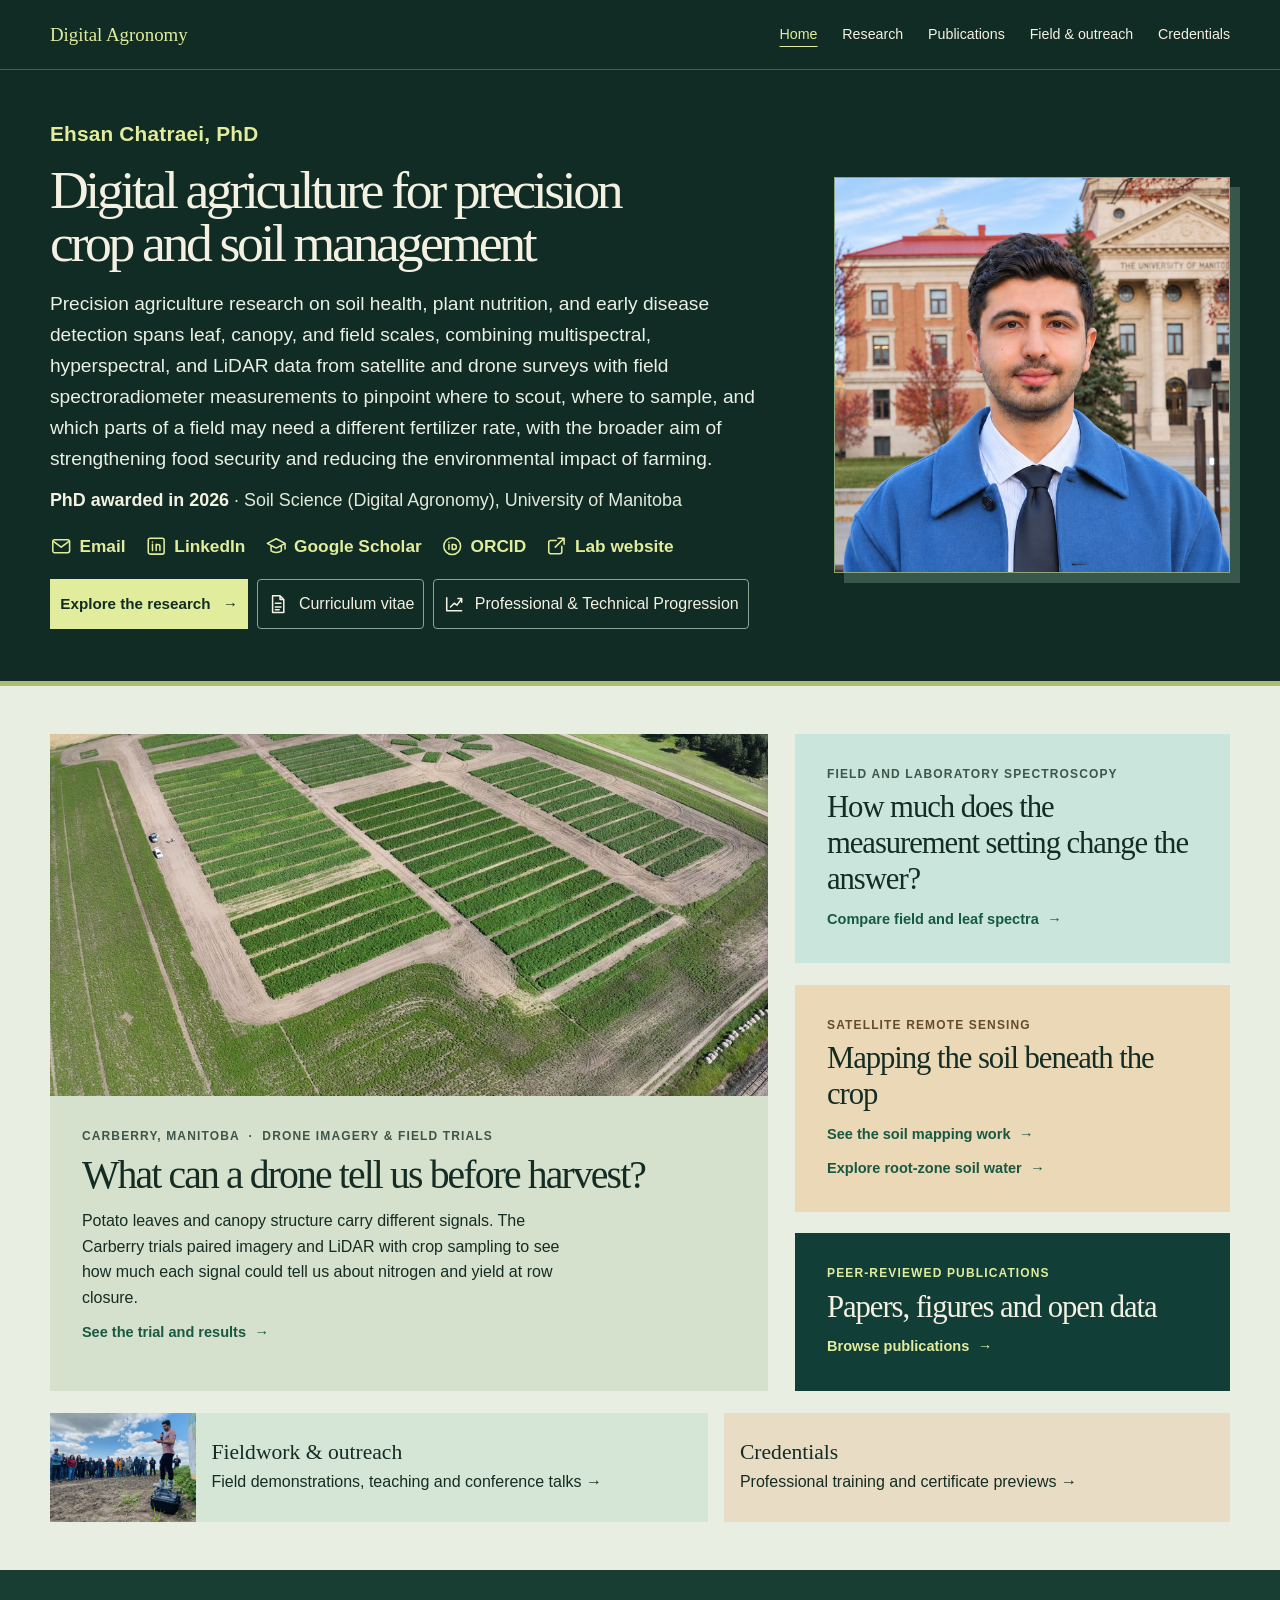
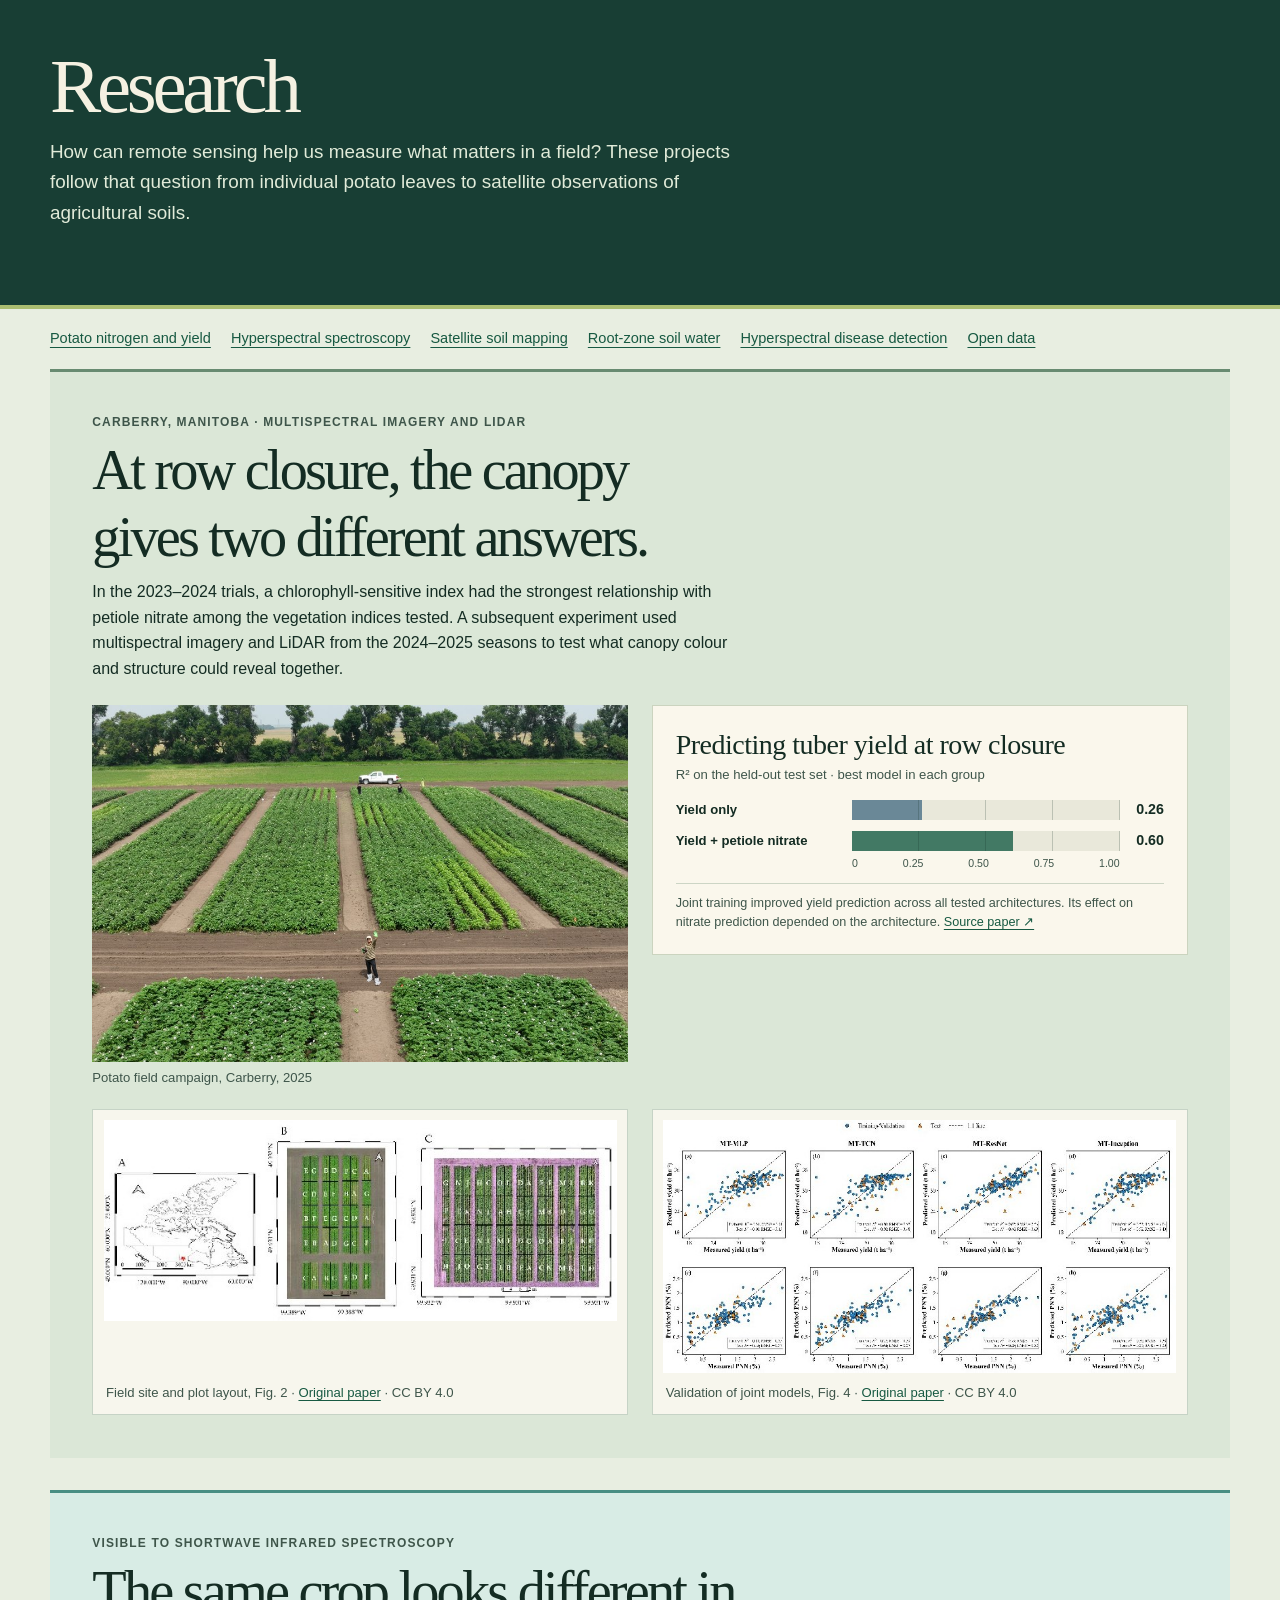
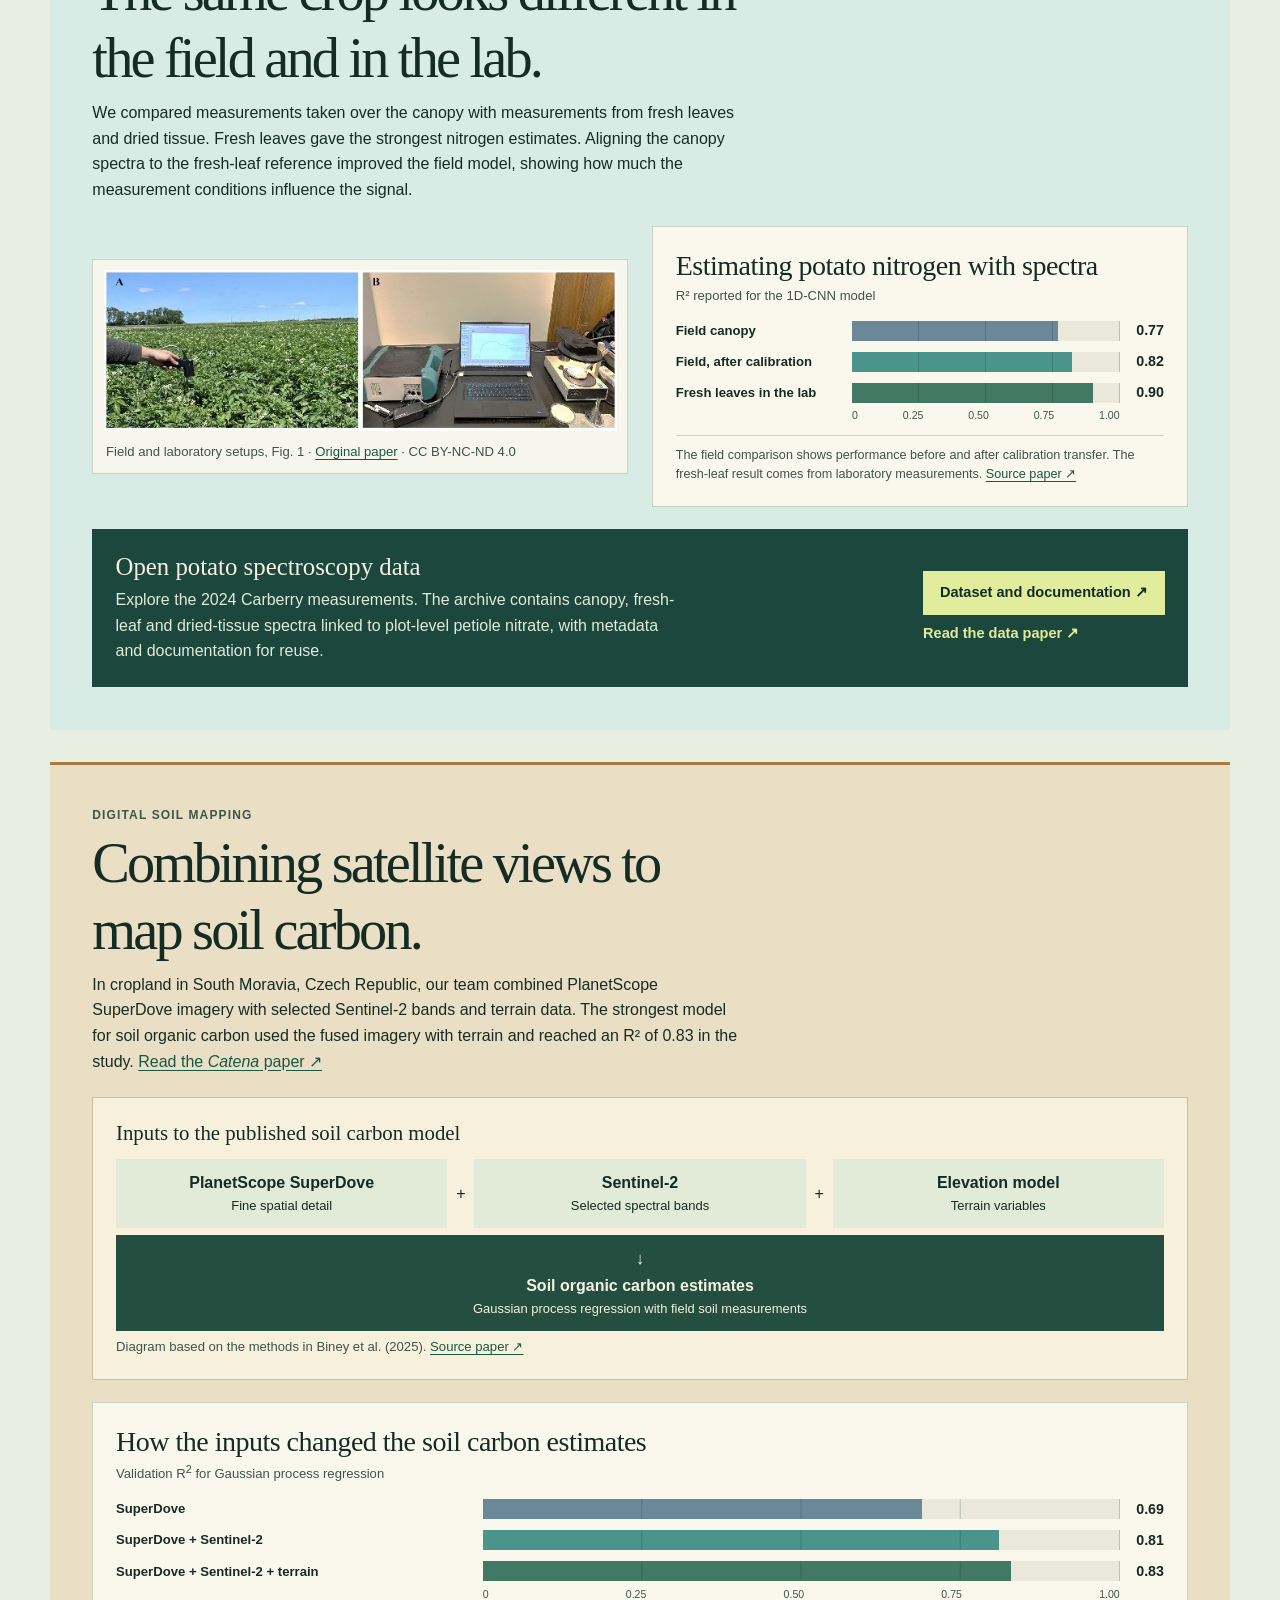
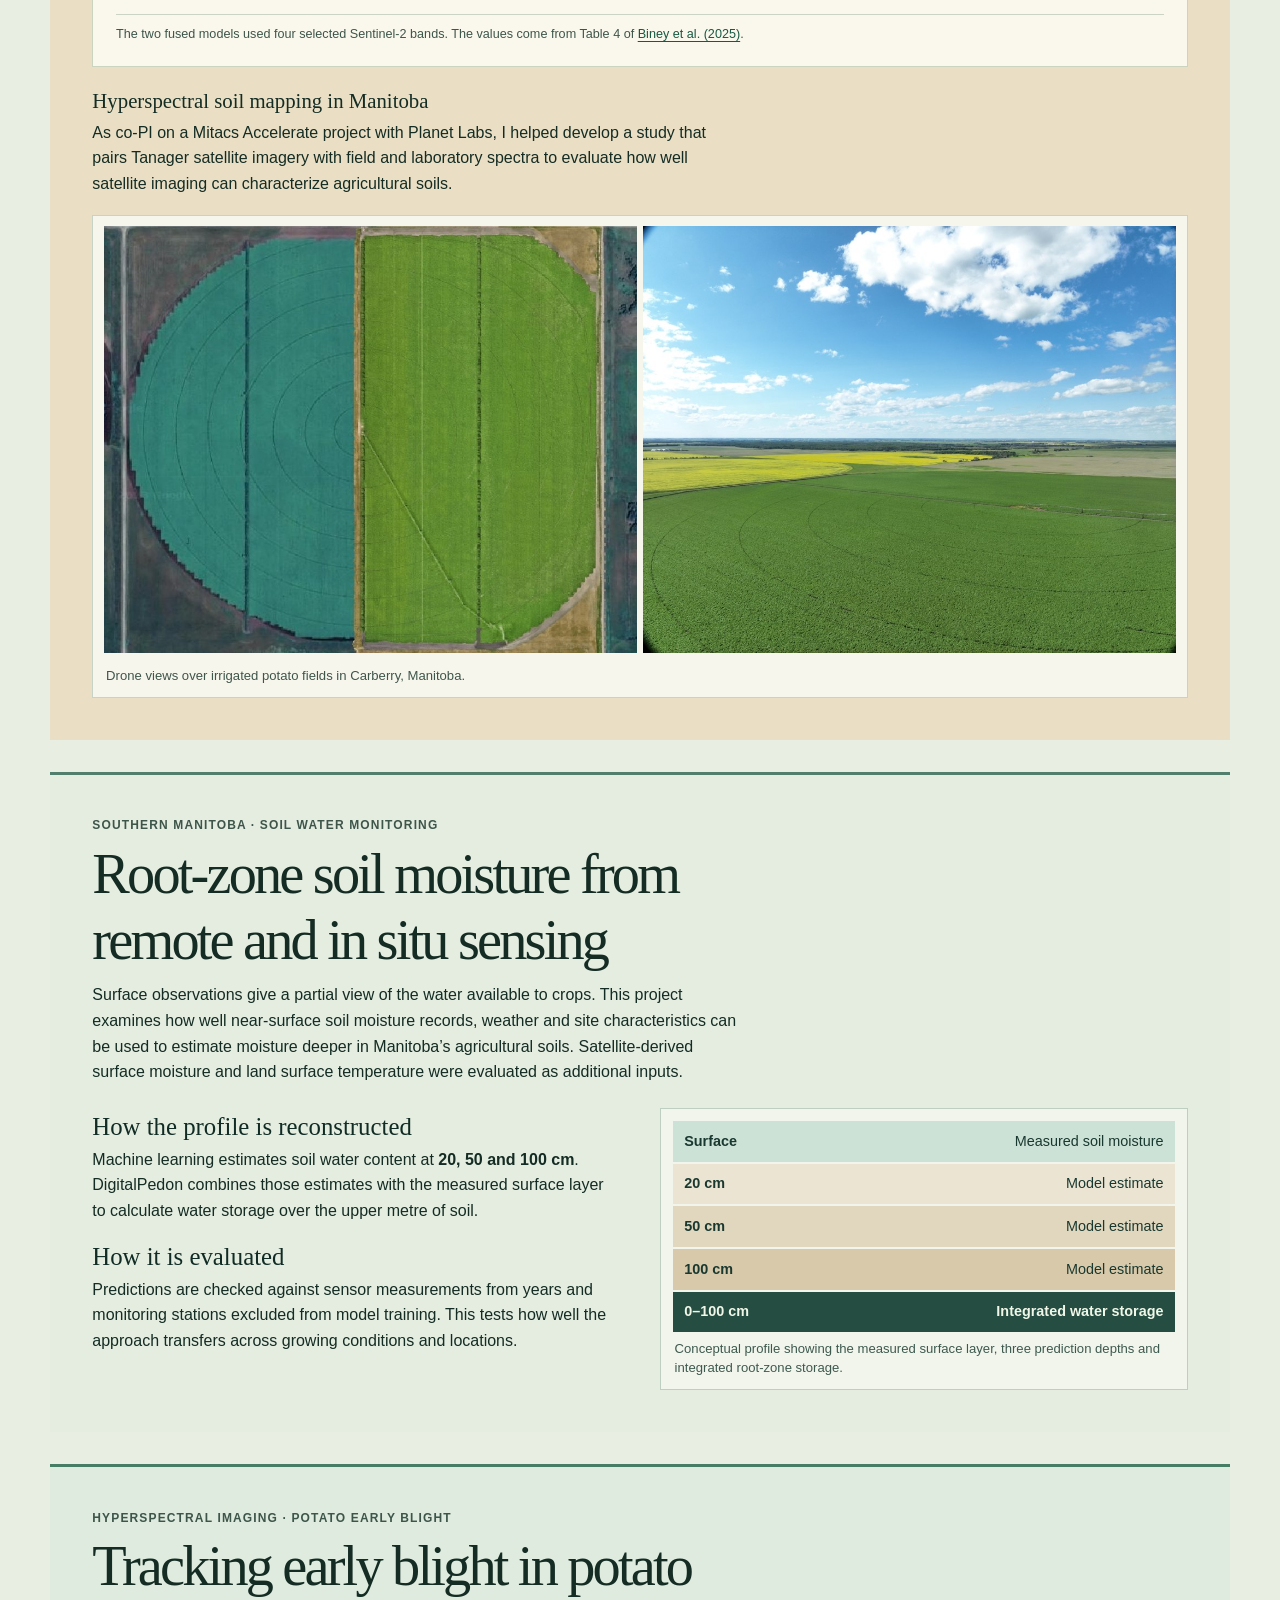
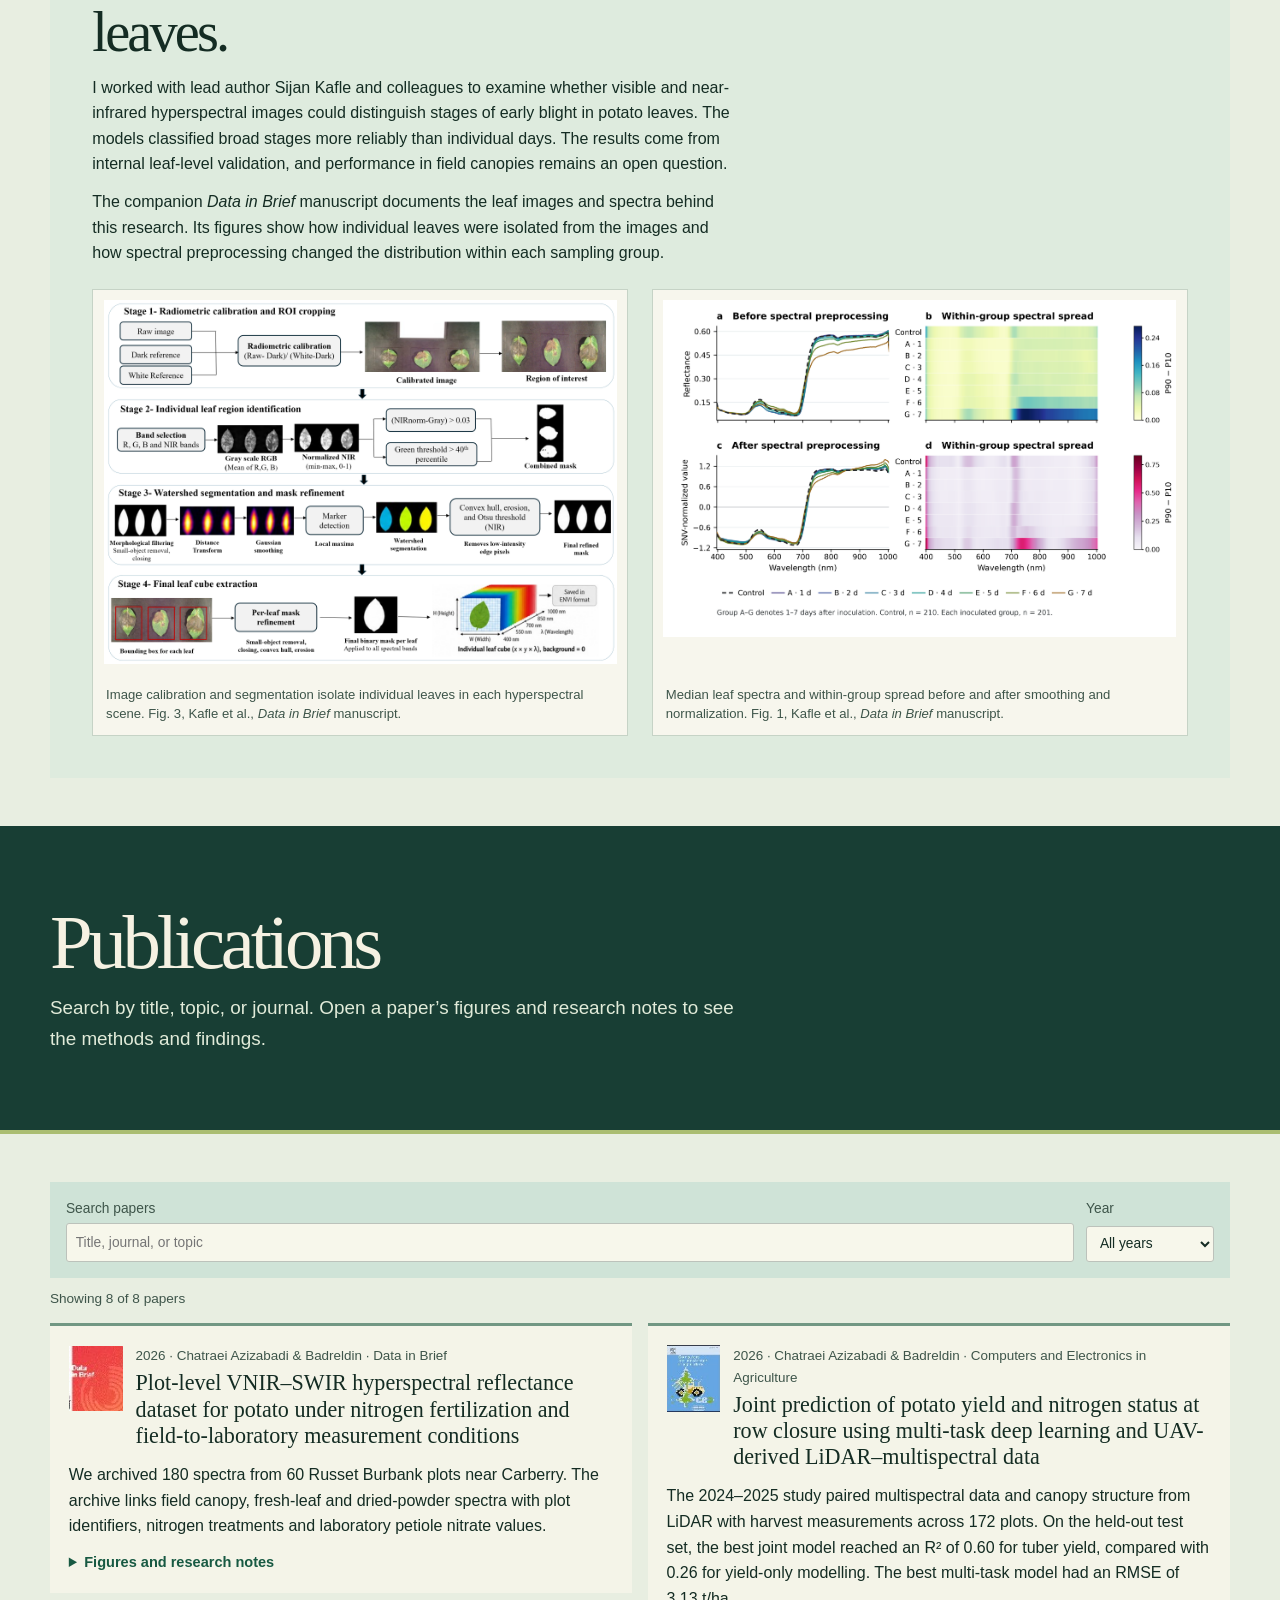
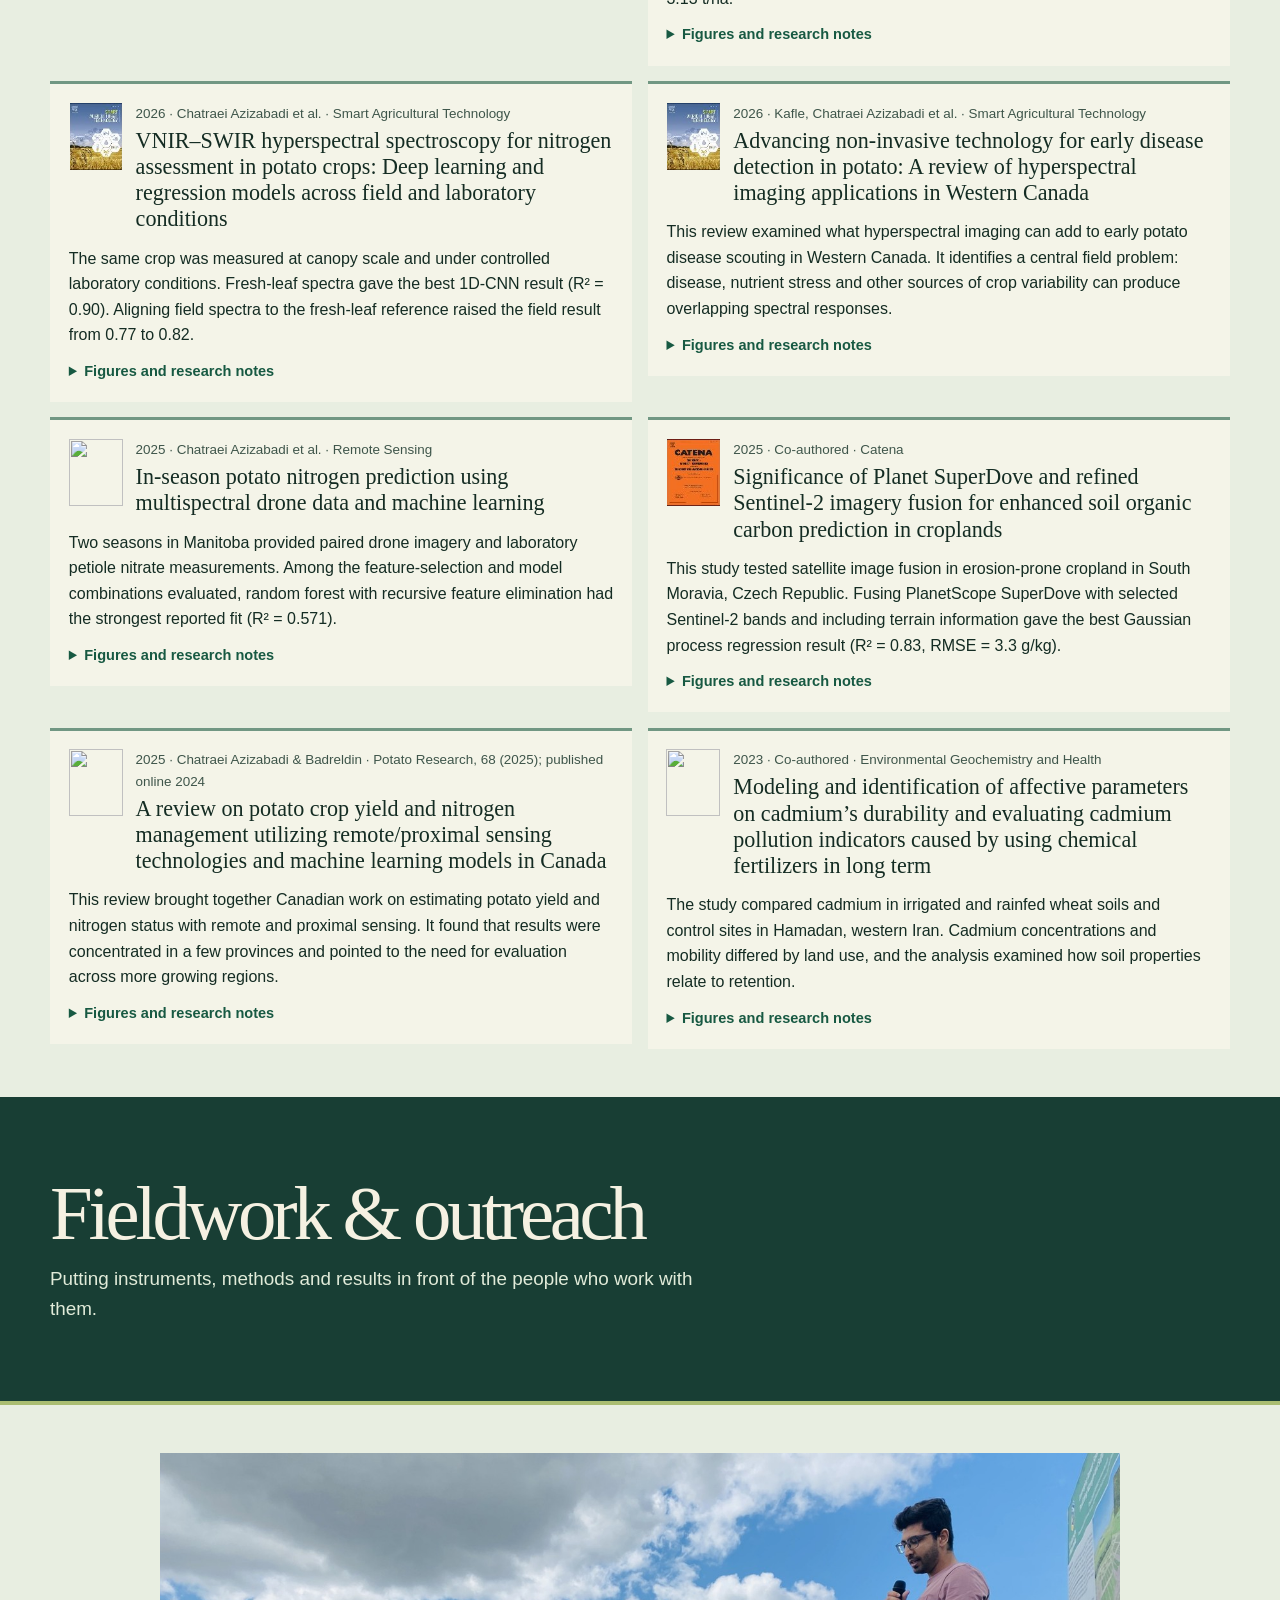
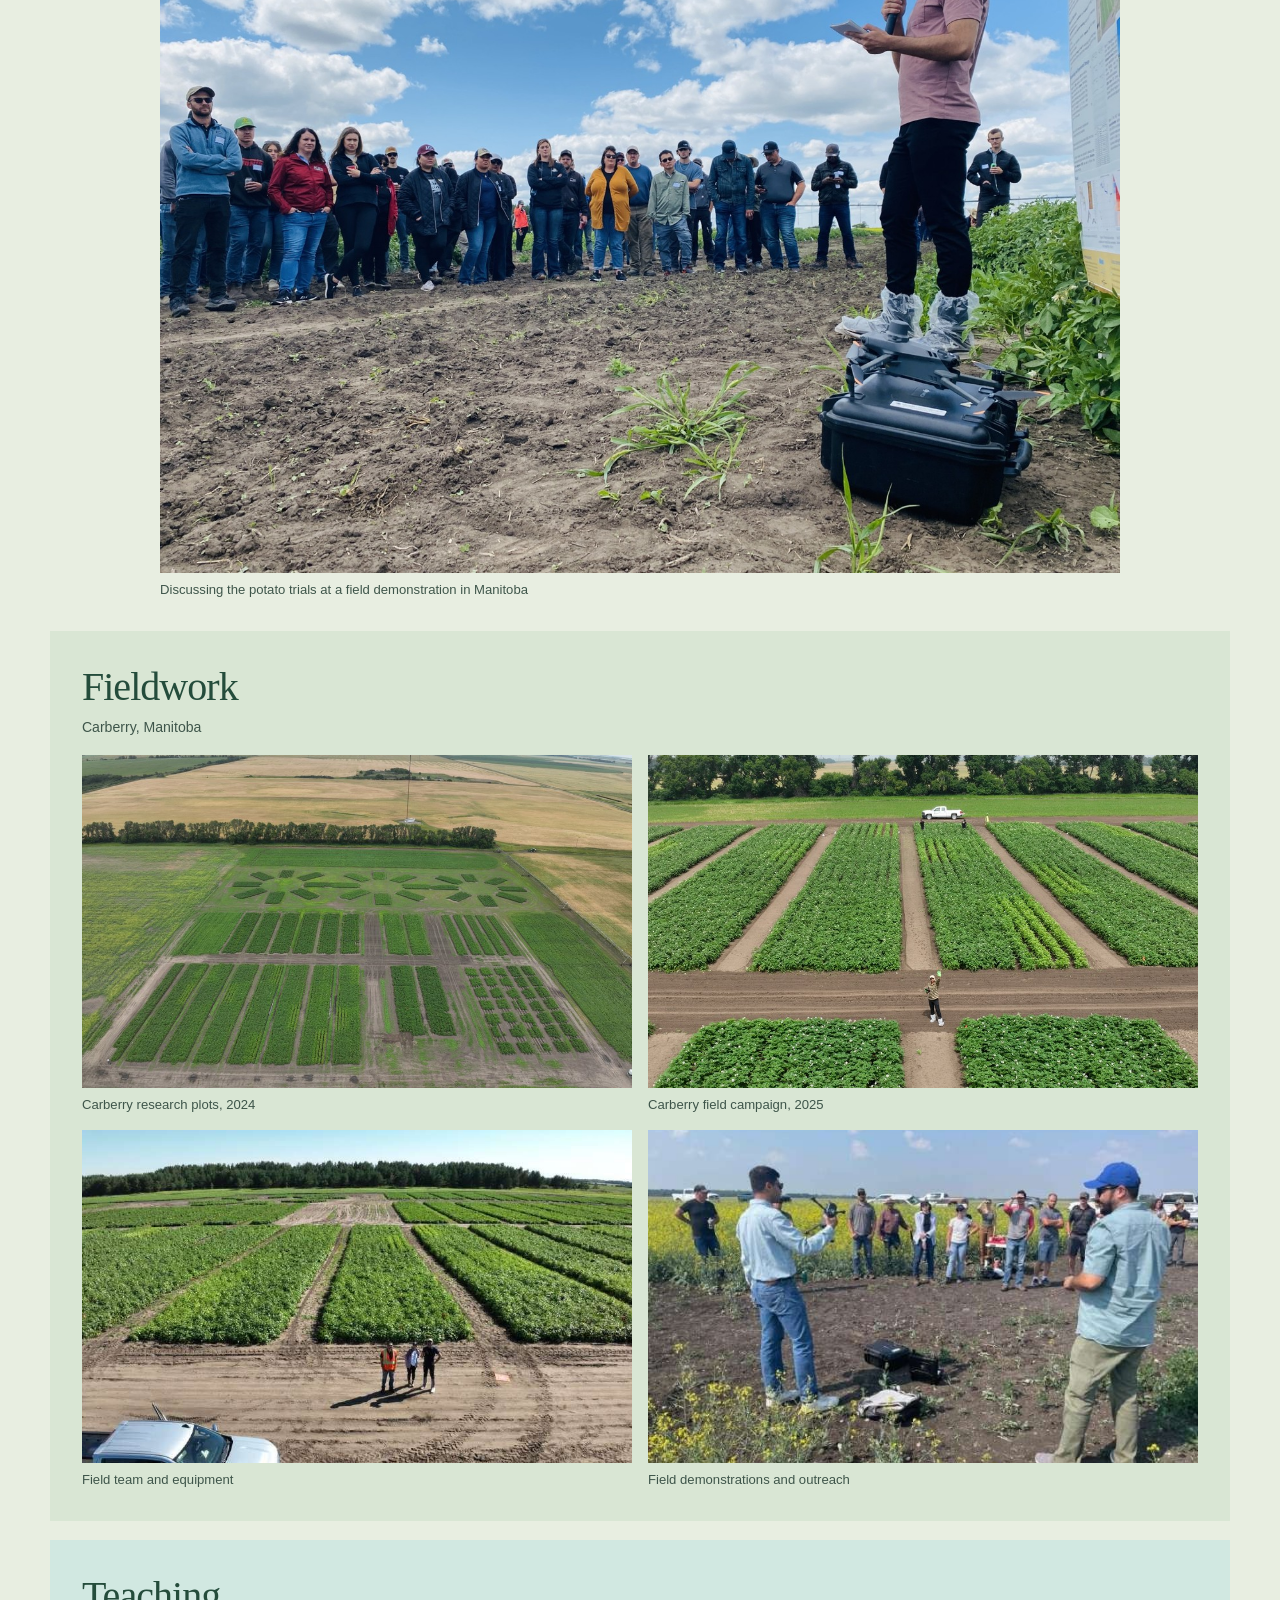
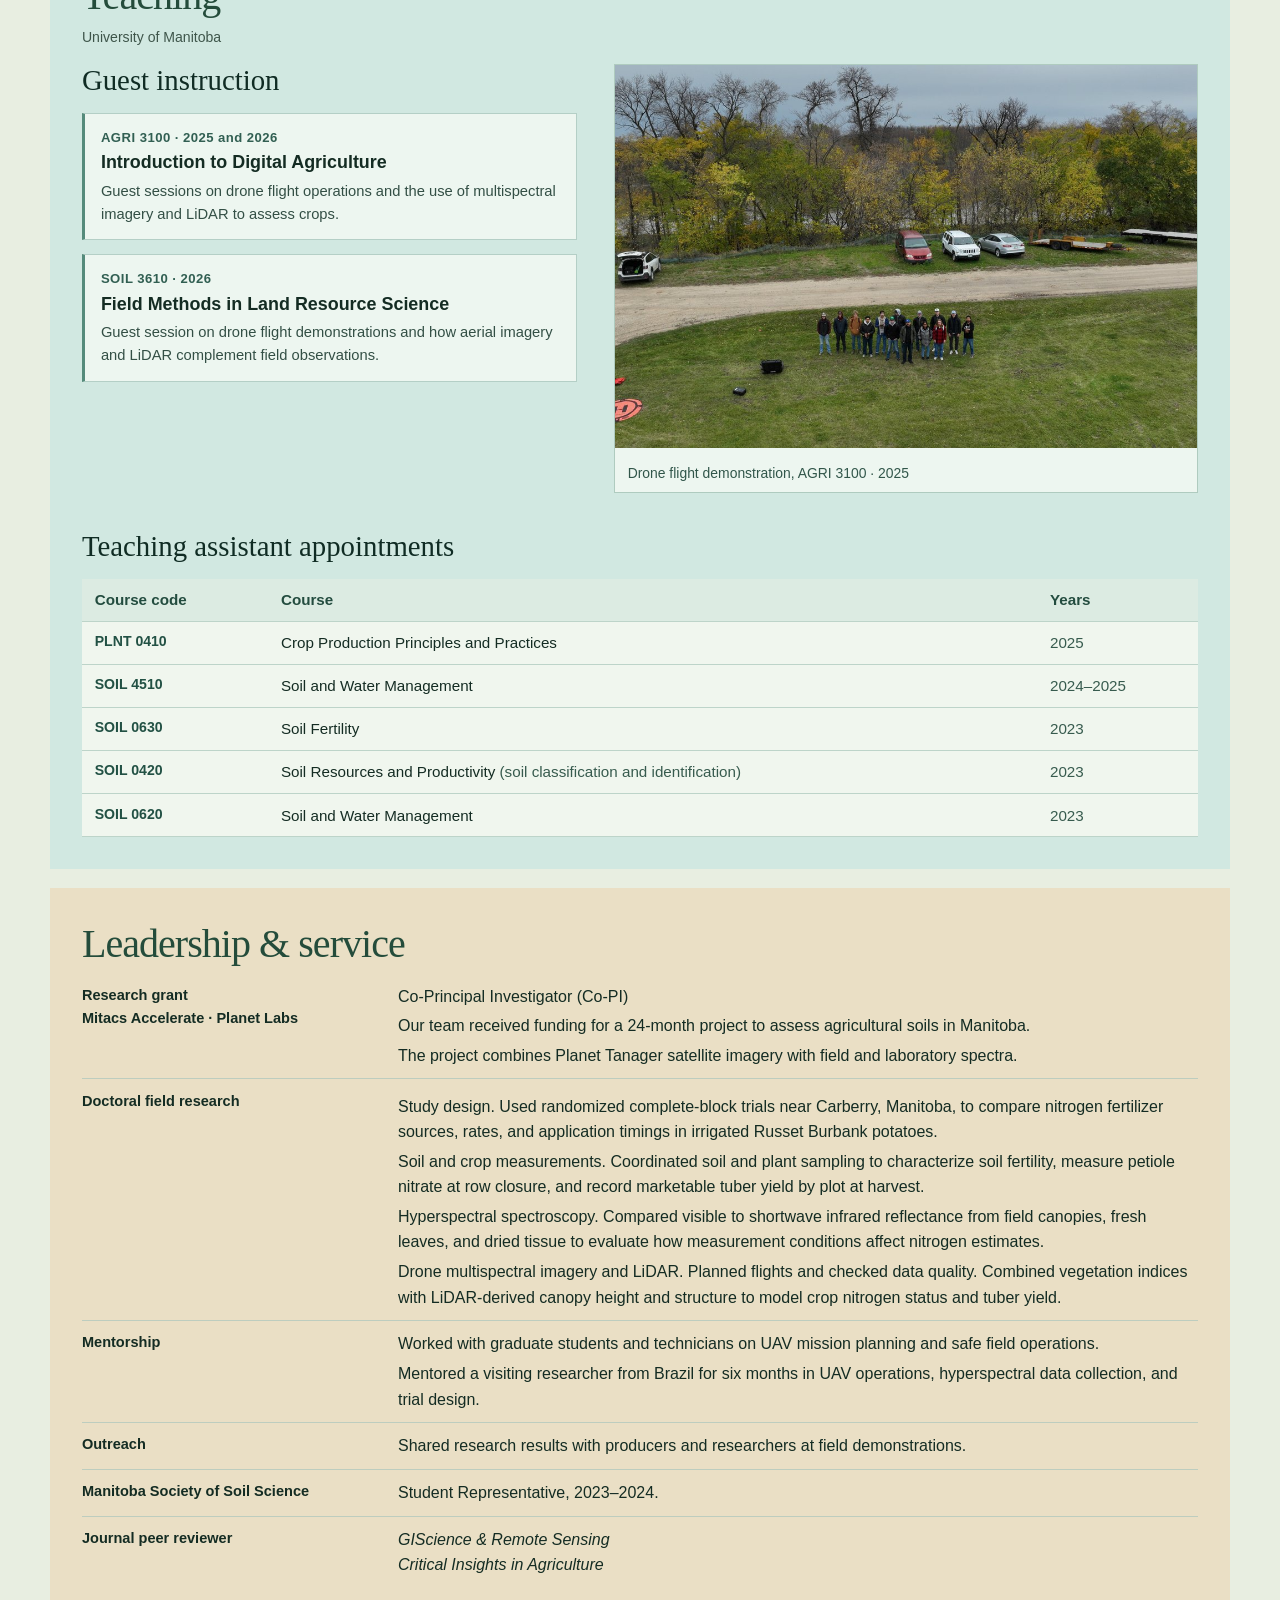
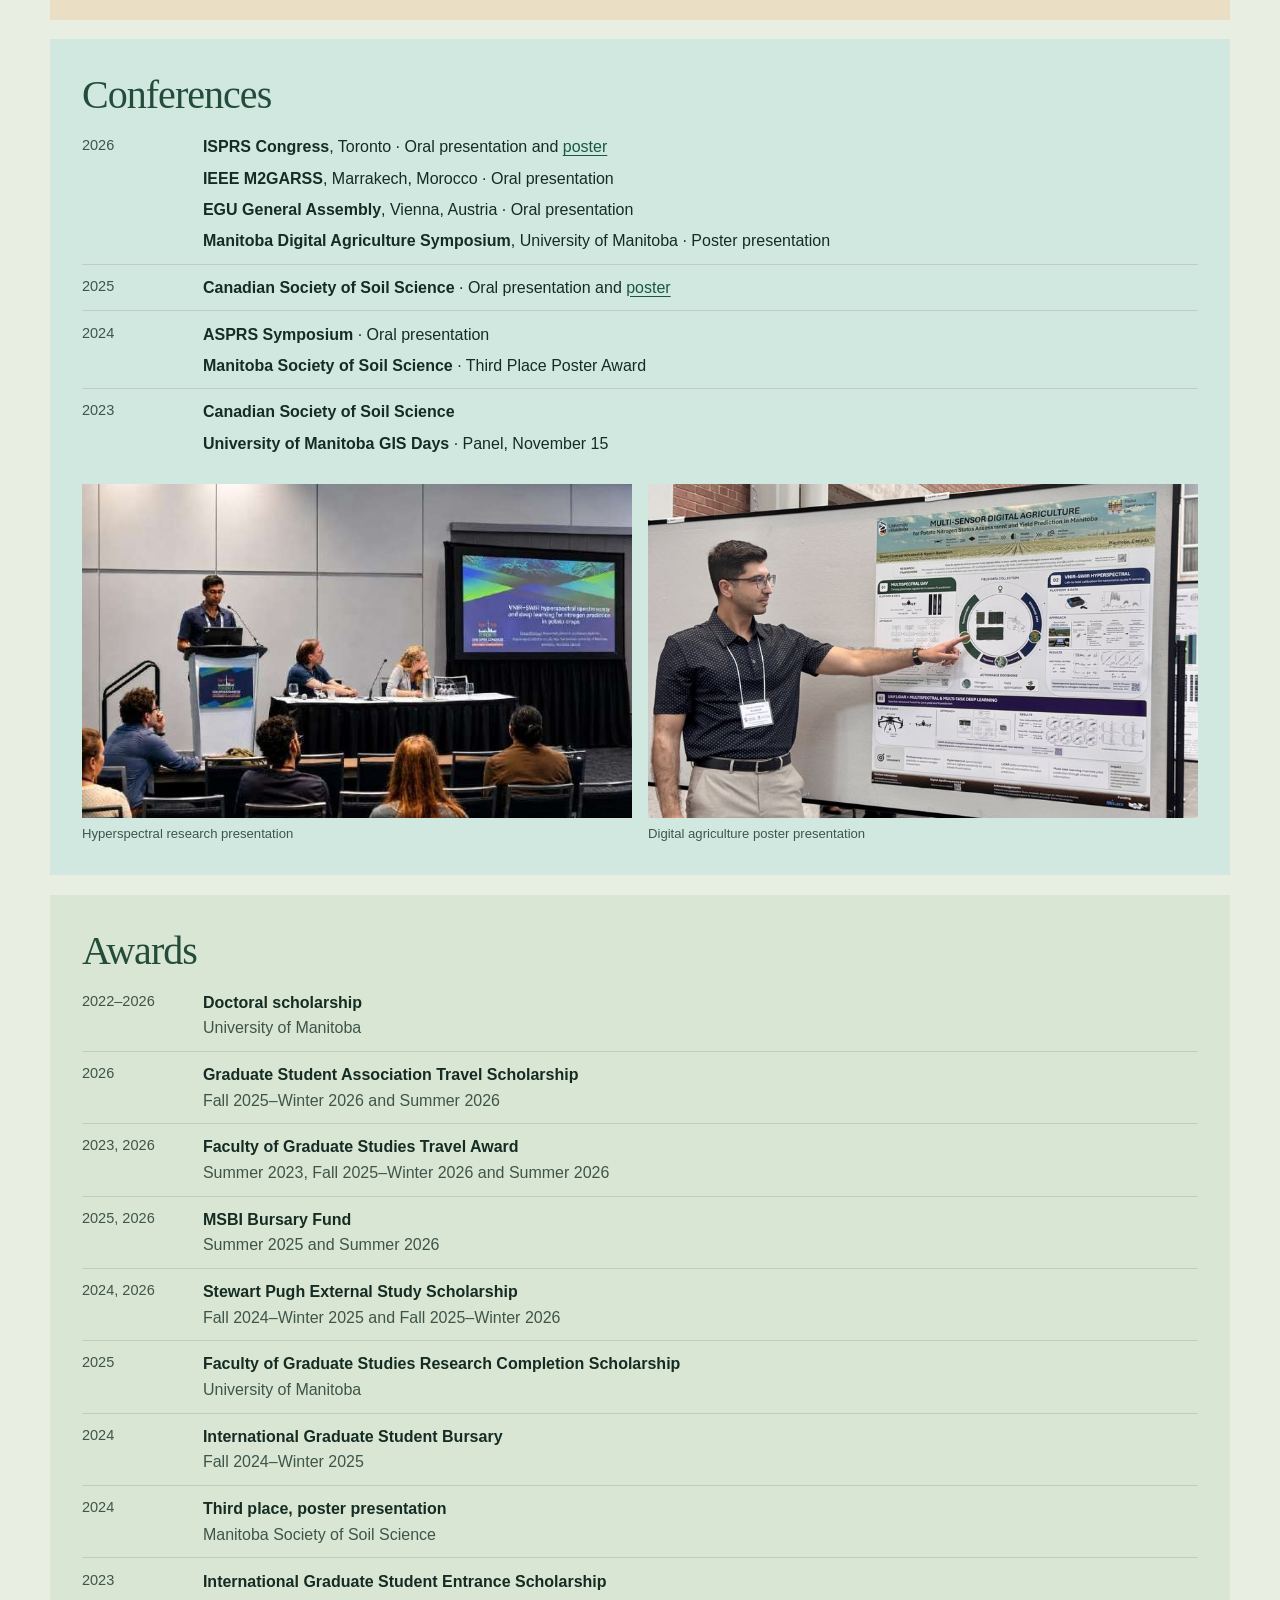
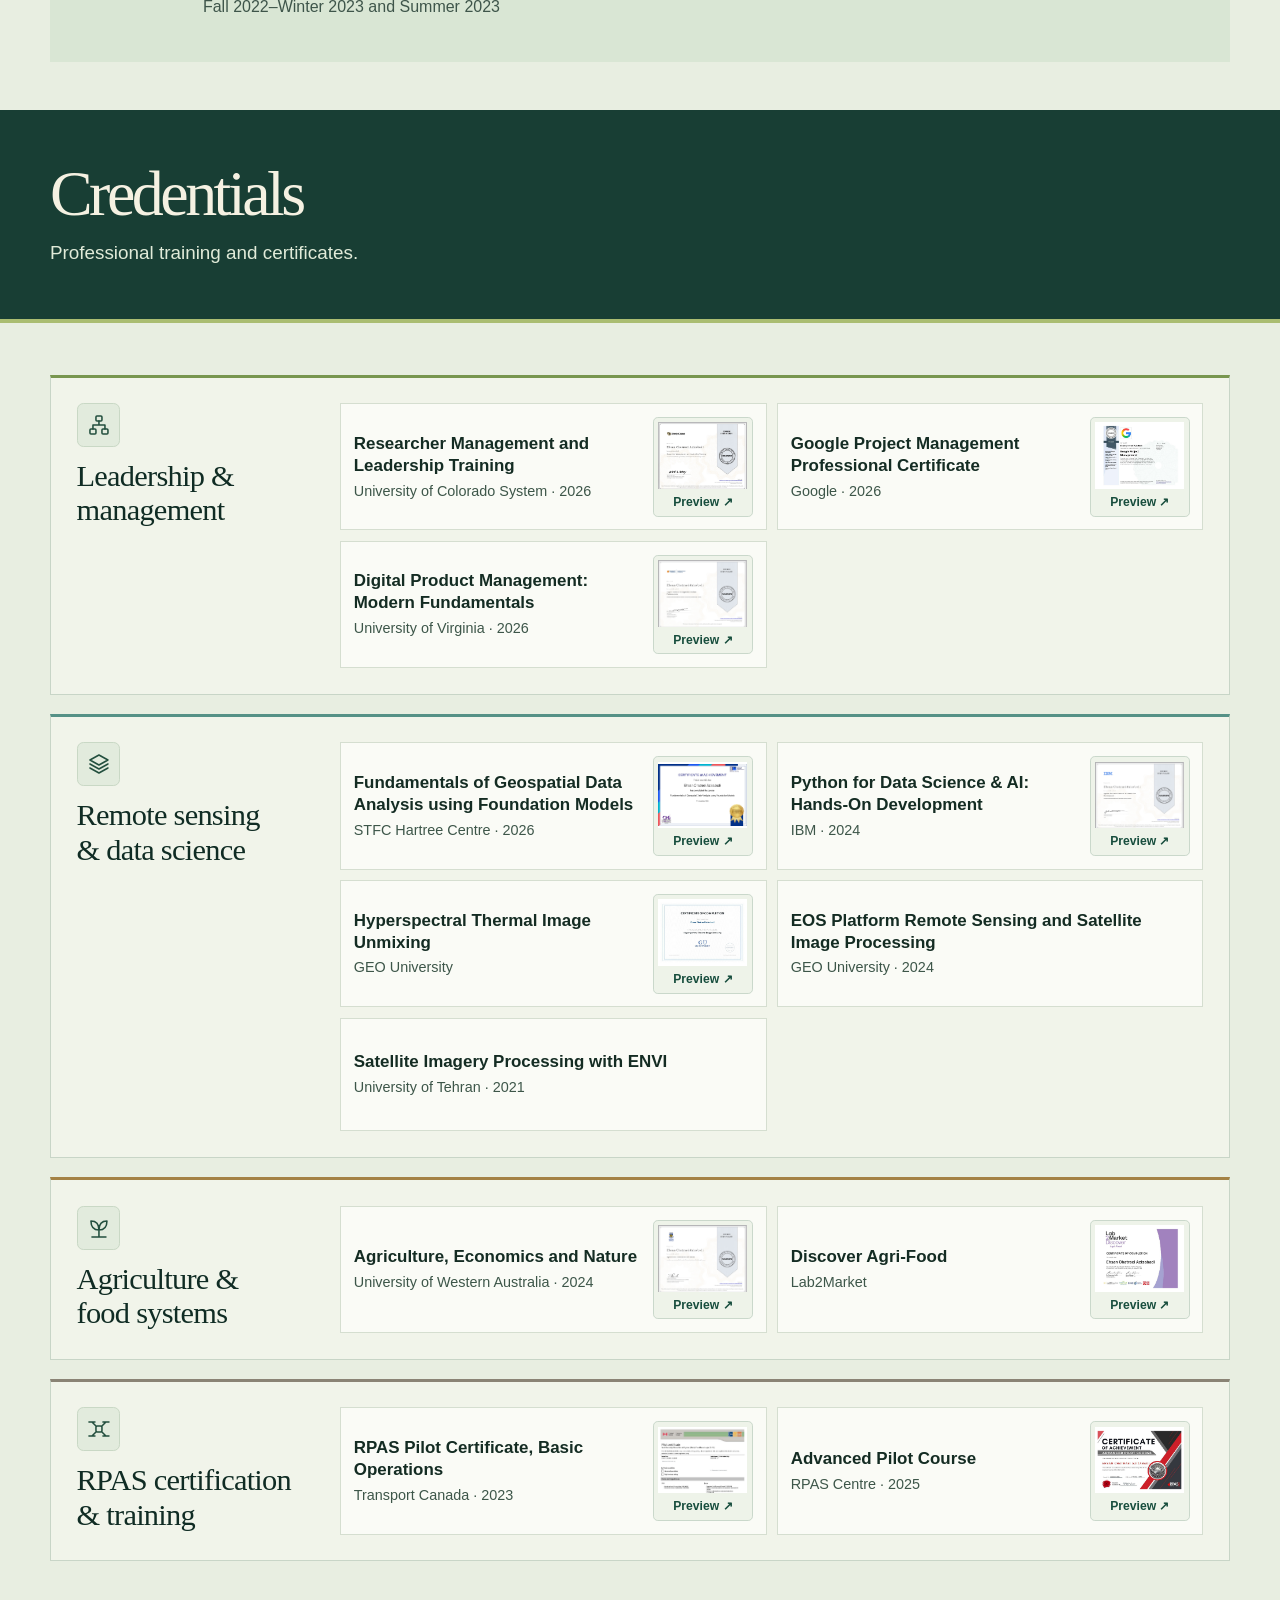
==== index.html @ 1ae4d337 "Pair the Carberry drone images under one caption" ====
<!doctype html>
<html lang="en">
<head>
  <meta charset="utf-8">
  <meta name="viewport" content="width=device-width, initial-scale=1">
  <title>Digital agriculture for precision crop and soil management | Ehsan Chatraei</title>
  <meta name="description" content="Ehsan Chatraei, PhD, is a soil scientist and digital agronomy researcher working on crop nutrition and soils with drone and satellite remote sensing.">
  <meta name="theme-color" content="#102b22">
  <link rel="canonical" href="https://ehsanchatraei.github.io/">
  <meta property="og:title" content="Digital agriculture for precision crop and soil management | Ehsan Chatraei">
  <meta property="og:description" content="Ehsan Chatraei, PhD, is a soil scientist and digital agronomy researcher working on crop nutrition and soils with drone and satellite remote sensing.">
  <meta property="og:url" content="https://ehsanchatraei.github.io/">
  <meta property="og:image" content="https://ehsanchatraei.github.io/portrait-campus.jpg">
  <link rel="icon" href="favicon.png">
  <link rel="stylesheet" href="styles.css?v=7">
  <link rel="stylesheet" href="research-site.css?v=20">
  <script src="site.js?v=21" defer></script>
  <style>
    html { scroll-padding-top: var(--one-page-header-height, 5rem); scroll-behavior: smooth; }
    .single-page .site-header { position: sticky; top: 0; z-index: 10; }
    .single-page #home { scroll-margin-top: 0; }
    #crop-disease { background: #deebde; border-top-color: #477d65; }
    .soil-evidence { margin-block: 1.35rem; }
    .soil-field-views { margin-top: 1.15rem; }
    .soil-field-panels { display: grid; grid-template-columns: repeat(2, minmax(0, 1fr)); gap: .35rem; }
    .soil-field-panels img { display: block; width: 100%; height: auto; aspect-ratio: 5 / 4; object-fit: cover; }
    .soil-field-views figcaption { margin-top: .55rem; }
    @media (max-width: 560px) { .soil-field-panels { grid-template-columns: minmax(0, 1fr); } }
    #home .cover { background: var(--forest); }
    #home .cover-grid { display: grid; grid-template-columns: minmax(0, 1.8fr) minmax(0, 1fr); align-items: center; min-height: 0; gap: clamp(2rem, 5.5vw, 5.5rem); padding-block: clamp(2.5rem, 4vw, 4rem); }
    #home .cover-copy { min-width: 0; font-family: var(--sans); }
    .cover-name { color: var(--accent); font-size: clamp(1.3rem, 1.6vw, 1.65rem); font-weight: 650; line-height: 1.25; letter-spacing: .01em; }
    #home .cover-title { margin-block: 1.05rem 1.1rem; font-family: var(--serif); font-size: clamp(2.5rem, 4.2vw, 4.4rem); font-weight: 400; line-height: .99; letter-spacing: -.063em; text-wrap: balance; }
    #home .cover-deck { max-width: 72ch; color: #eaf0e4; font-size: clamp(1.05rem, 1.5vw, 1.2rem); line-height: 1.62; }
    .cover-figure { width: min(100%, 405px); margin: 0; justify-self: end; padding: 1px; background: #8fa678; box-shadow: 10px 10px 0 #38574b; }
    .cover-figure img { display: block; width: 100%; height: auto; }
    .cover-education { margin-top: .85rem; color: #e4ead9; font-size: 1.12rem; line-height: 1.45; }
    .cover-education strong { color: var(--cream); font-weight: 700; }
    .cover-profile-links { display: flex; flex-wrap: wrap; gap: .3rem 1.2rem; margin-top: .65rem; }
    .cover-profile-links a { display: inline-flex; align-items: center; gap: .45rem; min-height: 2.75rem; color: var(--accent); font-size: 1.08rem; font-weight: 650; white-space: nowrap; text-decoration: none; }
    .cover-profile-links a:hover { color: var(--cream); text-decoration: underline; text-underline-offset: .3em; }
    .cover-profile-links svg, .cover-documents svg { width: 1.4rem; height: 1.4rem; flex: none; fill: none; stroke: currentColor; stroke-width: 1.65; stroke-linecap: round; stroke-linejoin: round; }
    .cover-documents { display: flex; flex-wrap: wrap; align-items: center; gap: .55rem; margin-top: .65rem; }
    .cover-documents button { display: inline-flex; align-items: center; justify-content: flex-start; gap: .6rem; min-height: 3.15rem; padding: .5rem .55rem; border: 1px solid #89a498; border-radius: 4px; background: var(--forest); color: var(--cream); font: inherit; font-size: 1rem; text-decoration: none; text-align: left; cursor: pointer; }
    .cover-documents button:hover { border-color: var(--accent); color: var(--accent); }
    #home .cover-documents .cta { min-height: 3.15rem; padding-inline: .65rem; font-size: .95rem; }
    .disease-figures { margin-top: 1.4rem; }
    .disease-figures .paper-display { gap: .65rem; }
    .figure-preview { display: block; width: 100%; padding: 0; background: #fff; border: 0; cursor: zoom-in; }
    .figure-preview img { display: block; width: 100%; height: auto; }
    .figure-preview:hover { outline: 1px solid var(--link); outline-offset: 2px; }
    .pdf-viewer-actions-group { display: flex; align-items: center; gap: .55rem; }
    .pdf-viewer-actions-group button { white-space: nowrap; }
    .pdf-viewer-actions-group [hidden] { display: none; }
    .pdf-viewer.visual-preview { width: min(96vw, 92rem); max-height: 94dvh; }
    .pdf-viewer.visual-preview .pdf-preview-pages { max-height: 80dvh; min-height: 0; }
    .pdf-viewer.visual-preview .pdf-preview-pages img { display: block; width: auto; max-width: 100%; max-height: min(80dvh, calc(94dvh - 5rem)); object-fit: contain; }
    .pdf-viewer.visual-preview.preview-zoomed .pdf-preview-pages img { width: max(94rem, 150%); max-width: none; max-height: none; margin: 0; }
    .pdf-viewer.cv-preview.preview-zoomed .pdf-preview-pages img { display: block; width: max(60rem, 135%); max-width: none; margin: 0; }
    @media (max-width: 760px) {
      #home .cover-grid { grid-template-columns: minmax(0, 1fr); gap: 1.65rem; padding-block: 2.15rem 2.5rem; }
      #home .cover-title { font-size: clamp(2.35rem, 7.4vw, 3.6rem); }
      .cover-figure { width: min(78%, 19rem); margin-top: 0; justify-self: start; }
      .disease-figures { grid-template-columns: minmax(0, 1fr); }
    }
    #credentials .inner-heading { padding-block: clamp(2.15rem, 4vw, 3.35rem); }
    #credentials .inner-heading h1 { font-size: clamp(2.75rem, 5vw, 4.35rem); }
    .credential-groups { display: grid; gap: 1.2rem; padding-block: clamp(1.75rem, 4vw, 3.25rem); }
    .credential-group { --group-accent: #78964f; display: grid; grid-template-columns: minmax(11rem, .73fr) minmax(0, 2.65fr); gap: clamp(.85rem, 2vw, 1.75rem); align-items: start; padding: clamp(1rem, 2.4vw, 1.6rem); border: 1px solid #c8d5c7; border-top: 3px solid var(--group-accent); background: #f1f4ea; }
    .credential-group--geospatial { --group-accent: #559186; }
    .credential-group--agriculture { --group-accent: #a48245; }
    .credential-group--rpas { --group-accent: #8a8375; }
    .credential-group-heading { display: grid; justify-items: start; gap: .75rem; }
    .credential-group-icon { width: 1.5rem; height: 1.5rem; box-sizing: content-box; padding: .56rem; color: #234f3e; background: #e2ebdd; border: 1px solid #c9d8c5; border-radius: .4rem; fill: none; stroke: currentColor; stroke-width: 1.55; stroke-linecap: round; stroke-linejoin: round; }
    .credential-group h2 { max-width: 16ch; margin: 0; color: var(--forest); font: 400 clamp(1.4rem, 2.55vw, 1.9rem)/1.13 var(--serif); letter-spacing: -.024em; text-wrap: balance; }
    .credential-group-list { display: grid; grid-template-columns: repeat(2, minmax(0, 1fr)); gap: .65rem; margin: 0; padding: 0; list-style: none; }
    .credential-group-list li { display: flex; align-items: center; gap: .75rem; min-width: 0; min-height: 7.1rem; padding: .8rem; border: 1px solid #d5ded0; background: #fafbf6; }
    .credential-entry { flex: 1; min-width: 0; }
    .credential-entry h3 { margin: 0; color: var(--ink); font: 650 clamp(.96rem, 1.4vw, 1.06rem)/1.3 var(--sans); }
    .credential-entry p { margin: .3rem 0 0; color: #3d5649; font-size: .9rem; line-height: 1.35; }
    .credential-group-list .credential-preview { display: grid; justify-items: center; align-content: start; gap: .32rem; flex: 0 0 clamp(4.4rem, 25%, 7rem); min-width: 0; padding: .28rem; border: 1px solid #cad8cb; border-radius: .3rem; background: #eef3e9; color: #174d3d; text-decoration: none; }
    .credential-thumbnail { display: grid; place-items: center; width: 100%; aspect-ratio: 4 / 3; overflow: hidden; background: #fff; }
    .credential-thumbnail img { display: block; width: 100%; height: 100%; object-fit: contain; }
    .credential-preview-label { font: 650 .76rem/1.4 var(--sans); }
    .credential-group-list .credential-preview:hover { background: #dfeadb; border-color: #8da998; }
    .credential-preview:hover .credential-preview-label { text-decoration: underline; text-underline-offset: .13em; }
    @media (max-width: 920px) {
      .credential-group { grid-template-columns: minmax(0, 1fr); }
      .credential-group-heading { display: flex; align-items: center; gap: .65rem; }
      .credential-group h2 { max-width: none; }
    }
    @media (max-width: 650px) { .credential-group-list { grid-template-columns: minmax(0, 1fr); } }
    .teaching-content { display: grid; gap: clamp(1.5rem, 3vw, 2.35rem); }
    .teaching-guest-grid { display: grid; grid-template-columns: minmax(0, 1fr) minmax(0, 1.18fr); align-items: start; gap: clamp(1rem, 3vw, 2.3rem); }
    .teaching-content h3 { margin: 0 0 .9rem; color: var(--forest); font-size: clamp(1.4rem, 2.35vw, 1.8rem); }
    .teaching-sessions { display: grid; gap: .85rem; margin: 0; padding: 0; list-style: none; }
    .teaching-sessions li { padding: .8rem 1rem; border: 1px solid #b4cfc6; border-left: 3px solid #558b7b; background: #edf6f0; }
    .teaching-session-meta { color: #315f52; font-size: .82rem; font-weight: 700; letter-spacing: .035em; }
    .teaching-sessions h4 { margin: .24rem 0 .3rem; color: var(--ink); font-size: clamp(1rem, 1.6vw, 1.12rem); line-height: 1.3; }
    .teaching-sessions p { margin: 0; }
    .teaching-sessions h4 + p { color: #334f45; font-size: .92rem; }
    .teaching-photo { margin: 0; border: 1px solid #afcbbf; background: #edf6f0; }
    .teaching-photo img { display: block; width: 100%; height: auto; }
    .teaching-photo figcaption { padding: .53rem .8rem; color: #31564a; font-size: .87rem; }
    .teaching-table { width: 100%; border-collapse: collapse; background: #f0f6ee; font-size: .95rem; line-height: 1.4; }
    .teaching-table th, .teaching-table td { padding: .65rem .8rem; border-bottom: 1px solid #bdd4c9; text-align: left; vertical-align: top; }
    .teaching-table thead { background: #dcebe2; color: #234c3f; }
    .teaching-table tbody th { color: #225144; font-size: .88rem; }
    .teaching-table :is(th, td):first-child, .teaching-table :is(th, td):last-child { white-space: nowrap; }
    .teaching-table td:last-child { color: #375b4e; font-variant-numeric: tabular-nums; }
    .teaching-course-note { color: #375b4e; }
    @media (max-width: 760px) { .teaching-guest-grid { grid-template-columns: minmax(0, 1fr); } }
    @media (max-width: 520px) {
      .teaching-table { font-size: .84rem; }
      .teaching-table th, .teaching-table td { padding: .47rem .37rem; }
      .teaching-table tbody th { font-size: .8rem; }
      .teaching-table td:last-child { white-space: normal; }
    }
    .root-zone-story-link { display: block; width: fit-content; margin-top: .35rem; }
    #root-zone { background: #e5ede1; border-top-color: #527e6e; }
    .root-zone-methods { display: grid; grid-template-columns: minmax(0, 1fr) minmax(0, 1fr); align-items: start; gap: clamp(1rem, 3.5vw, 2.5rem); margin-top: 1.35rem; }
    .root-zone-approach { padding: .25rem 0; }
    .root-zone-approach h3 { margin-bottom: .35rem; color: var(--forest); font-size: clamp(1.2rem, 2vw, 1.55rem); }
    .root-zone-approach p + h3 { margin-top: 1.15rem; }
    .root-zone-figure { margin: 0; padding: .75rem; border: 1px solid #becfc1; background: #f1f5ec; }
    .root-zone-diagram { display: grid; gap: 2px; }
    .root-zone-diagram > div { display: flex; flex-wrap: wrap; justify-content: space-between; align-items: baseline; gap: .2rem .6rem; padding: .55rem .7rem; color: #19382f; font-size: .9rem; }
    .root-zone-surface { background: #cce2d6; }
    .root-zone-layer { background: #ebe4d3; }
    .root-zone-layer:nth-child(3) { background: #e1d7be; }
    .root-zone-layer:nth-child(4) { background: #d8c9aa; }
    .root-zone-depth { font-weight: 700; font-variant-numeric: tabular-nums; }
    .root-zone-diagram .root-zone-total { background: #254d42; color: #f0f7e8; font-weight: 650; }
    .root-zone-figure figcaption { margin: .5rem .1rem 0; color: #3e594e; font-size: .82rem; line-height: 1.4; }
    @media (max-width: 700px) { .root-zone-methods { grid-template-columns: minmax(0, 1fr); } }
    @media (prefers-reduced-motion: reduce) { html { scroll-behavior: auto; } }
    @media print { .single-page .site-header { position: static; } }
  </style>
</head>
<body class="research-site single-page" id="top">
<a class="skip" href="#main">Skip to content</a>
<header class="site-header"><div class="shell masthead">
      <a class="fieldmark" href="#home">Digital Agronomy</a>
      <nav aria-label="Main navigation"><a href="#home" aria-current="page">Home</a><a href="#research">Research</a><a href="#publications">Publications</a><a href="#field-outreach">Field &amp; outreach</a><a href="#credentials">Credentials</a></nav>
    </div></header>
<main id="main">
<section id="home" aria-label="Home">
<div class="cover">
  <div class="shell cover-grid">
    <div class="cover-copy">
      <p class="cover-name" id="about">Ehsan Chatraei, PhD</p>
      <h1 class="cover-title">Digital agriculture for precision crop and soil management</h1>
      <p class="cover-deck">Precision agriculture research on soil health, plant nutrition, and early disease detection spans leaf, canopy, and field scales, combining multispectral, hyperspectral, and LiDAR data from satellite and drone surveys with field spectroradiometer measurements to pinpoint where to scout, where to sample, and which parts of a field may need a different fertilizer rate, with the broader aim of strengthening food security and reducing the environmental impact of farming.</p>
      <p class="cover-education"><strong>PhD awarded in 2026</strong> · Soil Science (Digital Agronomy), University of Manitoba</p>
      <nav class="cover-profile-links" aria-label="Professional profiles and contact">
        <a href="mailto:chatraee@myumanitoba.ca"><svg viewBox="0 0 24 24" aria-hidden="true"><rect x="3" y="5" width="18" height="14" rx="2"/><path d="m4 7 8 6 8-6"/></svg>Email</a>
        <a href="https://www.linkedin.com/in/ehsanchatraei/"><svg viewBox="0 0 24 24" aria-hidden="true"><rect x="3.5" y="3.5" width="17" height="17" rx="2"/><path d="M8 10v6.5m0-9v.1m4 8.9V10m0 2.1a2 2 0 0 1 4 0v4.4"/></svg>LinkedIn</a>
        <a href="https://scholar.google.com/citations?hl=en&amp;user=t4ILGNAAAAAJ"><svg viewBox="0 0 24 24" aria-hidden="true"><path d="m2.5 9 9.5-5 9.5 5-9.5 5-9.5-5Zm4 2.5V17c2.8 2.3 8.2 2.3 11 0v-5.5M21.5 9v6"/></svg>Google Scholar</a>
        <a href="https://orcid.org/0009-0009-6779-9754"><svg viewBox="0 0 24 24" aria-hidden="true"><circle cx="12" cy="12" r="9"/><path d="M8.5 10.1v5.3m0-7.6v.1m3.5 2.2h1.8a2.65 2.65 0 0 1 0 5.3H12z"/></svg>ORCID</a>
        <a href="https://digitalagroecosystemslab.ca/"><svg viewBox="0 0 24 24" aria-hidden="true"><path d="M14 3.5h6.5V10m-.2-6.3L11 13m7-1v6a2 2 0 0 1-2 2H6a2 2 0 0 1-2-2V8a2 2 0 0 1 2-2h6"/></svg>Lab website</a>
      </nav>
      <div class="cover-documents" aria-label="Homepage actions">
        <a class="cta" href="#research">Explore the research <span aria-hidden="true">→</span></a>
        <button type="button" class="document-preview-link" id="curriculum-vitae" aria-haspopup="dialog" data-preview-src="curriculum-vitae-preview.png" data-preview-title="Curriculum vitae" data-preview-mode="cv">
          <svg viewBox="0 0 24 24" aria-hidden="true"><path d="M6 3h8l4 4v14H6zM14 3v4h4M9 11h6m-6 4h6m-6 3h4"/></svg>
          Curriculum vitae
        </button>
        <button type="button" class="document-preview-link" id="academic-timeline" aria-haspopup="dialog" data-preview-src="professional-technical-progression.png" data-preview-title="Professional &amp; Technical Progression" data-preview-mode="visual">
          <svg viewBox="0 0 24 24" aria-hidden="true"><path d="M4 19V5m0 14h16M8 15l4-4 3 2 5-7m-4 0h4v4"/></svg>
          Professional &amp; Technical Progression
        </button>
      </div>
    </div>
    <figure class="cover-figure">
      <img src="portrait-campus.jpg" alt="Ehsan Chatraei on the University of Manitoba campus" width="1254" height="1254" fetchpriority="high">
    </figure>
  </div>
</div>
<div class="shell home-grid">
  <article class="feature-post">
    <a class="cover-photo" href="#crop"><img src="field-design.jpg" alt="Aerial view of potato trials in Carberry, Manitoba" width="1050" height="690"></a>
    <div class="story-copy">
      <p class="context">Carberry, Manitoba <span>·</span> Drone imagery &amp; field trials</p>
      <h2><a href="#crop">What can a drone tell us before harvest?</a></h2>
      <p>Potato leaves and canopy structure carry different signals. The Carberry trials paired imagery and LiDAR with crop sampling to see how much each signal could tell us about nitrogen and yield at row closure.</p>
      <a class="arrow-link" href="#crop">See the trial and results <span aria-hidden="true">→</span></a>
    </div>
  </article>
  <div class="story-stack">
    <article class="story sea"><p class="context">Field and laboratory spectroscopy</p><h2><a href="#spectroscopy">How much does the measurement setting change the answer?</a></h2><a class="arrow-link" href="#spectroscopy">Compare field and leaf spectra <span aria-hidden="true">→</span></a></article>
    <article class="story clay"><p class="context">Satellite remote sensing</p><h2><a href="#soil">Mapping the soil beneath the crop</a></h2><a class="arrow-link" href="#soil">See the soil mapping work <span aria-hidden="true">→</span></a><a class="arrow-link root-zone-story-link" href="#root-zone">Explore root-zone soil water <span aria-hidden="true">→</span></a></article>
    <article class="story fern"><p class="context">Peer-reviewed publications</p><h2><a href="#publications">Papers, figures and open data</a></h2><a class="arrow-link" href="#publications">Browse publications <span aria-hidden="true">→</span></a></article>
  </div>
</div>
<div class="shell home-bottom">
  <a class="field-link" href="#field-outreach"><img src="field-outreach-full.jpg" alt="Speaking to a group at a Manitoba potato trial" width="1500" height="1125" loading="lazy"><span><strong>Fieldwork &amp; outreach</strong>Field demonstrations, teaching and conference talks <span aria-hidden="true">→</span></span></a>
  <a class="resource-link" href="#credentials"><span><strong>Credentials</strong>Professional training and certificate previews <span aria-hidden="true">→</span></span></a>
</div>
</section>
<section id="research" aria-label="Research">
<div class="inner-heading"><div class="shell">
      <h1>Research</h1><p>How can remote sensing help us measure what matters in a field? These projects follow that question from individual potato leaves to satellite observations of agricultural soils.</p>
    </div></div><nav class="shell topic-nav" aria-label="On this page"><a href="#crop">Potato nitrogen and yield</a><a href="#spectroscopy">Hyperspectral spectroscopy</a><a href="#soil">Satellite soil mapping</a><a href="#root-zone">Root-zone soil water</a><a href="#crop-disease">Hyperspectral disease detection</a><a href="#data">Open data</a></nav>
<div class="shell research-flow">
<article class="research-feature" id="crop">
  <div class="feature-heading"><p class="context">Carberry, Manitoba · Multispectral imagery and LiDAR</p><h2>At row closure, the canopy gives two different answers.</h2><p>In the 2023–2024 trials, a chlorophyll-sensitive index had the strongest relationship with petiole nitrate among the vegetation indices tested. A subsequent experiment used multispectral imagery and LiDAR from the 2024–2025 seasons to test what canopy colour and structure could reveal together.</p></div>
  <div class="feature-grid"><figure class="feature-image">
      <img src="trial-2025.jpg" alt="Drone view of potato plots and a field worker among the rows" width="960" height="640" loading="lazy">
      <figcaption>Potato field campaign, Carberry, 2025</figcaption>
    </figure><figure class="result-chart">
      <h3>Predicting tuber yield at row closure</h3><p class="chart-metric">R² on the held-out test set · best model in each group</p>
      <dl class="chart-bars"><div class="chart-row tone-blue"><dt>Yield only</dt><dd><span class="chart-track" aria-hidden="true"><span style="--bar-width:26%"></span></span><strong>0.26</strong></dd></div><div class="chart-row tone-green"><dt>Yield + petiole nitrate</dt><dd><span class="chart-track" aria-hidden="true"><span style="--bar-width:60%"></span></span><strong>0.60</strong></dd></div><div class="chart-axis" aria-hidden="true"><dt></dt><dd><span>0</span><span>0.25</span><span>0.50</span><span>0.75</span><span>1.00</span></dd></div></dl>
      <figcaption>Joint training improved yield prediction across all tested architectures. Its effect on nitrate prediction depended on the architecture. <a href="https://doi.org/10.1016/j.compag.2026.111893">Source paper ↗</a></figcaption>
    </figure></div><div class="figure-pair"><figure class="paper-display"><a href="fig-drone-plots.jpg"><img src="fig-drone-plots.jpg" alt="Location and layout of the Carberry potato field experiment" width="631" height="247" loading="lazy"></a>
    <figcaption>Field site and plot layout, Fig. 2 · <a href="https://doi.org/10.3390/rs17111860">Original paper</a> · CC BY 4.0</figcaption></figure><figure class="paper-display"><a href="fig-fusion-validation.jpg"><img src="fig-fusion-validation.jpg" alt="Scatter plots comparing observed and predicted tuber yield and petiole nitrate" width="757" height="372" loading="lazy"></a>
    <figcaption>Validation of joint models, Fig. 4 · <a href="https://doi.org/10.1016/j.compag.2026.111893">Original paper</a> · CC BY 4.0</figcaption></figure></div></article>
<article class="research-feature" id="spectroscopy">
  <div class="feature-heading"><p class="context">Visible to shortwave infrared spectroscopy</p><h2>The same crop looks different in the field and in the lab.</h2><p>We compared measurements taken over the canopy with measurements from fresh leaves and dried tissue. Fresh leaves gave the strongest nitrogen estimates. Aligning the canopy spectra to the fresh-leaf reference improved the field model, showing how much the measurement conditions influence the signal.</p></div>
  <div class="feature-grid"><figure class="paper-display"><a href="fig-spectra-measurements.jpg"><img src="fig-spectra-measurements.jpg" alt="Field-canopy, fresh-leaf, and dried-tissue spectroscopy setups" width="634" height="199" loading="lazy"></a>
    <figcaption>Field and laboratory setups, Fig. 1 · <a href="https://doi.org/10.1016/j.atech.2026.101801">Original paper</a> · CC BY-NC-ND 4.0</figcaption></figure><figure class="result-chart">
      <h3>Estimating potato nitrogen with spectra</h3><p class="chart-metric">R² reported for the 1D-CNN model</p>
      <dl class="chart-bars"><div class="chart-row tone-blue"><dt>Field canopy</dt><dd><span class="chart-track" aria-hidden="true"><span style="--bar-width:77%"></span></span><strong>0.77</strong></dd></div><div class="chart-row tone-teal"><dt>Field, after calibration</dt><dd><span class="chart-track" aria-hidden="true"><span style="--bar-width:82%"></span></span><strong>0.82</strong></dd></div><div class="chart-row tone-green"><dt>Fresh leaves in the lab</dt><dd><span class="chart-track" aria-hidden="true"><span style="--bar-width:90%"></span></span><strong>0.90</strong></dd></div><div class="chart-axis" aria-hidden="true"><dt></dt><dd><span>0</span><span>0.25</span><span>0.50</span><span>0.75</span><span>1.00</span></dd></div></dl>
      <figcaption>The field comparison shows performance before and after calibration transfer. The fresh-leaf result comes from laboratory measurements. <a href="https://doi.org/10.1016/j.atech.2026.101801">Source paper ↗</a></figcaption>
    </figure></div>
  <aside class="open-data" id="data"><div><h3>Open potato spectroscopy data</h3><p>Explore the 2024 Carberry measurements. The archive contains canopy, fresh-leaf and dried-tissue spectra linked to plot-level petiole nitrate, with metadata and documentation for reuse.</p></div><div class="data-links"><a class="cta" href="https://doi.org/10.17632/vtw96y8k47.3">Dataset and documentation ↗</a><a class="arrow-link" href="https://doi.org/10.1016/j.dib.2026.113412">Read the data paper ↗</a></div></aside>
</article>
<article class="research-feature" id="soil">
  <div class="feature-heading"><p class="context">Digital soil mapping</p><h2>Combining satellite views to map soil carbon.</h2><p>In cropland in South Moravia, Czech Republic, our team combined PlanetScope SuperDove imagery with selected Sentinel-2 bands and terrain data. The strongest model for soil organic carbon used the fused imagery with terrain and reached an R² of 0.83 in the study. <a href="https://doi.org/10.1016/j.catena.2025.108902">Read the <em>Catena</em> paper ↗</a></p></div>
  <figure class="soil-workflow">
    <h3>Inputs to the published soil carbon model</h3>
    <div class="soil-inputs"><div><strong>PlanetScope SuperDove</strong><span>Fine spatial detail</span></div><span aria-hidden="true">+</span><div><strong>Sentinel-2</strong><span>Selected spectral bands</span></div><span aria-hidden="true">+</span><div><strong>Elevation model</strong><span>Terrain variables</span></div></div>
    <div class="soil-output"><span aria-hidden="true">↓</span><strong>Soil organic carbon estimates</strong><span>Gaussian process regression with field soil measurements</span></div>
    <figcaption>Diagram based on the methods in Biney et al. (2025). <a href="https://doi.org/10.1016/j.catena.2025.108902">Source paper ↗</a></figcaption>
  </figure>
  <figure class="result-chart soil-evidence">
    <h3>How the inputs changed the soil carbon estimates</h3>
    <p class="chart-metric">Validation R<sup>2</sup> for Gaussian process regression</p>
    <dl class="chart-bars">
      <div class="chart-row tone-blue"><dt>SuperDove</dt><dd><span class="chart-track" aria-hidden="true"><span style="--bar-width:69%"></span></span><strong>0.69</strong></dd></div>
      <div class="chart-row tone-teal"><dt>SuperDove + Sentinel-2</dt><dd><span class="chart-track" aria-hidden="true"><span style="--bar-width:81%"></span></span><strong>0.81</strong></dd></div>
      <div class="chart-row tone-green"><dt>SuperDove + Sentinel-2 + terrain</dt><dd><span class="chart-track" aria-hidden="true"><span style="--bar-width:83%"></span></span><strong>0.83</strong></dd></div>
      <div class="chart-axis" aria-hidden="true"><dt></dt><dd><span>0</span><span>0.25</span><span>0.50</span><span>0.75</span><span>1.00</span></dd></div>
    </dl>
    <figcaption>The two fused models used four selected Sentinel-2 bands. The values come from Table 4 of <a href="https://doi.org/10.1016/j.catena.2025.108902">Biney et al. (2025)</a>.</figcaption>
  </figure>
  <div class="project-note"><h3>Hyperspectral soil mapping in Manitoba</h3><p>As co-PI on a Mitacs Accelerate project with Planet Labs, I helped develop a study that pairs Tanager satellite imagery with field and laboratory spectra to evaluate how well satellite imaging can characterize agricultural soils.</p></div>
  <figure class="paper-display soil-field-views">
    <div class="soil-field-panels">
      <img src="irrigated-field-overhead.jpg" alt="Overhead view of an irrigated field shown side by side in blue-green and natural tones" width="945" height="781" loading="lazy" draggable="false">
      <img src="agricultural-landscape-aerial.jpg" alt="Oblique aerial photograph of green and yellow farm fields stretching to the horizon" width="994" height="781" loading="lazy" draggable="false">
    </div>
    <figcaption>Drone views over irrigated potato fields in Carberry, Manitoba.</figcaption>
  </figure>
</article>
<article class="research-feature" id="root-zone" aria-labelledby="root-zone-title">
  <div class="feature-heading">
    <p class="context">Southern Manitoba · Soil water monitoring</p>
    <h2 id="root-zone-title">Root-zone soil moisture from remote and in situ sensing</h2>
    <p>Surface observations give a partial view of the water available to crops. This project examines how well near-surface soil moisture records, weather and site characteristics can be used to estimate moisture deeper in Manitoba’s agricultural soils. Satellite-derived surface moisture and land surface temperature were evaluated as additional inputs.</p>
  </div>
  <div class="root-zone-methods">
    <div class="root-zone-approach">
      <h3>How the profile is reconstructed</h3>
      <p>Machine learning estimates soil water content at <strong>20, 50 and 100 cm</strong>. DigitalPedon combines those estimates with the measured surface layer to calculate water storage over the upper metre of soil.</p>
      <h3>How it is evaluated</h3>
      <p>Predictions are checked against sensor measurements from years and monitoring stations excluded from model training. This tests how well the approach transfers across growing conditions and locations.</p>
    </div>
    <figure class="root-zone-figure">
      <div class="root-zone-diagram" aria-hidden="true">
        <div class="root-zone-surface"><span class="root-zone-depth">Surface</span><span>Measured soil moisture</span></div>
        <div class="root-zone-layer"><span class="root-zone-depth">20 cm</span><span>Model estimate</span></div>
        <div class="root-zone-layer"><span class="root-zone-depth">50 cm</span><span>Model estimate</span></div>
        <div class="root-zone-layer"><span class="root-zone-depth">100 cm</span><span>Model estimate</span></div>
        <div class="root-zone-total">0–100 cm <span>Integrated water storage</span></div>
      </div>
      <figcaption>Conceptual profile showing the measured surface layer, three prediction depths and integrated root-zone storage.</figcaption>
    </figure>
  </div>
</article>
<article class="research-feature" id="crop-disease">
  <div class="feature-heading">
    <p class="context">Hyperspectral imaging · Potato early blight</p>
    <h2>Tracking early blight in potato leaves.</h2>
    <p>I worked with lead author Sijan Kafle and colleagues to examine whether visible and near-infrared hyperspectral images could distinguish stages of early blight in potato leaves. The models classified broad stages more reliably than individual days. The results come from internal leaf-level validation, and performance in field canopies remains an open question.</p>
    <p>The companion <cite>Data in Brief</cite> manuscript documents the leaf images and spectra behind this research. Its figures show how individual leaves were isolated from the images and how spectral preprocessing changed the distribution within each sampling group.</p>
  </div>
  <div class="figure-pair disease-figures">
    <figure class="paper-display">
      <button type="button" class="document-preview-link figure-preview" aria-label="Enlarge the leaf image-processing workflow" aria-haspopup="dialog" data-preview-src="early-blight-image-processing.png" data-preview-title="From a hyperspectral scene to individual leaf images" data-preview-mode="visual"><img src="early-blight-image-processing.png" alt="Four-step image-processing diagram showing calibration, leaf masking, mask refinement and extraction of individual leaf cubes" width="2400" height="1700" loading="lazy" draggable="false"></button>
      <figcaption>Image calibration and segmentation isolate individual leaves in each hyperspectral scene. Fig. 3, Kafle et al., <cite>Data in Brief</cite> manuscript.</figcaption>
    </figure>
    <figure class="paper-display">
      <button type="button" class="document-preview-link figure-preview" aria-label="Enlarge the leaf spectra and spectral spread" aria-haspopup="dialog" data-preview-src="early-blight-spectral-distribution.png" data-preview-title="Leaf spectra before and after preprocessing" data-preview-mode="visual"><img src="early-blight-spectral-distribution.png" alt="Curves and heatmaps comparing median leaf spectra and within-group spectral spread before and after preprocessing" width="2399" height="1575" loading="lazy" draggable="false"></button>
      <figcaption>Median leaf spectra and within-group spread before and after smoothing and normalization. Fig. 1, Kafle et al., <cite>Data in Brief</cite> manuscript.</figcaption>
    </figure>
  </div>
</article>
</div>
</section>
<section id="publications" aria-label="Publications">
<div class="inner-heading"><div class="shell">
      <h1>Publications</h1><p>Search by title, topic, or journal. Open a paper’s figures and research notes to see the methods and findings.</p>
    </div></div><div class="shell journal-archive"><form class="pub-controls" hidden role="search" aria-label="Filter publications"><label>Search papers<input type="search" name="query" placeholder="Title, journal, or topic"></label><label>Year<select name="year"><option value="">All years</option><option>2026</option><option>2025</option><option>2023</option></select></label></form>
    <p class="pub-count" role="status" hidden></p><ul class="pub-list">
        <li data-year="2026" data-keywords="open data spectroscopy nitrogen">
          <article class="publication">
            <div class="paper-top"><img src="cover-data-in-brief.jpg" alt="" width="60" height="72" loading="lazy"><div><p class="paper-meta">2026 · Chatraei Azizabadi &amp; Badreldin · Data in Brief</p><h3><a href="https://doi.org/10.1016/j.dib.2026.113412">Plot-level VNIR–SWIR hyperspectral reflectance dataset for potato under nitrogen fertilization and field-to-laboratory measurement conditions</a></h3></div></div>
            <p class="paper-summary">We archived 180 spectra from 60 Russet Burbank plots near Carberry. The archive links field canopy, fresh-leaf and dried-powder spectra with plot identifiers, nitrogen treatments and laboratory petiole nitrate values.</p>
            <details class="paper-details"><summary>Figures and research notes</summary><div class="paper-figures"><figure class="paper-figure"><a href="https://cdn.ncbi.nlm.nih.gov/pmc/blobs/5191/13783152/f3efced4996b/gr1.webp"><img src="https://cdn.ncbi.nlm.nih.gov/pmc/blobs/5191/13783152/f3efced4996b/gr1.webp" alt="Paper Fig. 1 · Spectral data collection and preparation workflow" loading="lazy"></a><figcaption>Paper Fig. 1 · Spectral data collection and preparation workflow · <a href="https://creativecommons.org/licenses/by/4.0/">CC BY 4.0</a></figcaption></figure><figure class="paper-figure"><a href="https://cdn.ncbi.nlm.nih.gov/pmc/blobs/5191/13783152/bdc678a70edf/gr2.webp"><img src="https://cdn.ncbi.nlm.nih.gov/pmc/blobs/5191/13783152/bdc678a70edf/gr2.webp" alt="Paper Fig. 2 · Mean reflectance across the three measurement conditions" loading="lazy"></a><figcaption>Paper Fig. 2 · Mean reflectance across the three measurement conditions · <a href="https://creativecommons.org/licenses/by/4.0/">CC BY 4.0</a></figcaption></figure></div><p class="paper-source"><a href="https://doi.org/10.1016/j.dib.2026.113412">Publication and source figures</a></p></details>
          </article>
        </li>
        <li data-year="2026" data-keywords="drone uav lidar deep learning">
          <article class="publication">
            <div class="paper-top"><img src="cover-compag.jpg" alt="" width="82" height="105" loading="lazy"><div><p class="paper-meta">2026 · Chatraei Azizabadi &amp; Badreldin · Computers and Electronics in Agriculture</p><h3><a href="https://doi.org/10.1016/j.compag.2026.111893">Joint prediction of potato yield and nitrogen status at row closure using multi-task deep learning and UAV-derived LiDAR–multispectral data</a></h3></div></div>
            <p class="paper-summary">The 2024–2025 study paired multispectral data and canopy structure from LiDAR with harvest measurements across 172 plots. On the held-out test set, the best joint model reached an R² of 0.60 for tuber yield, compared with 0.26 for yield-only modelling. The best multi-task model had an RMSE of 3.13 t/ha.</p>
            <details class="paper-details"><summary>Figures and research notes</summary><div class="paper-figures"><figure class="paper-figure"><a href="fig-fusion-workflow.jpg"><img src="fig-fusion-workflow.jpg" alt="Paper Fig. 1 · Sensors, reference measurements and model workflow" width="754" height="397" loading="lazy"></a><figcaption>Paper Fig. 1 · Sensors, reference measurements and model workflow · <a href="https://creativecommons.org/licenses/by/4.0/">CC BY 4.0</a></figcaption></figure><figure class="paper-figure"><a href="fig-fusion-validation.jpg"><img src="fig-fusion-validation.jpg" alt="Paper Fig. 4 · Observed and predicted yield and petiole nitrate" width="757" height="372" loading="lazy"></a><figcaption>Paper Fig. 4 · Observed and predicted yield and petiole nitrate · <a href="https://creativecommons.org/licenses/by/4.0/">CC BY 4.0</a></figcaption></figure></div><p class="paper-source"><a href="https://doi.org/10.1016/j.compag.2026.111893">Publication and source figures</a></p></details>
          </article>
        </li>
        <li data-year="2026" data-keywords="spectroscopy nitrogen calibration transfer fresh leaf">
          <article class="publication">
            <div class="paper-top"><img src="cover-atech.jpg" alt="" width="82" height="105" loading="lazy"><div><p class="paper-meta">2026 · Chatraei Azizabadi et al. · Smart Agricultural Technology</p><h3><a href="https://doi.org/10.1016/j.atech.2026.101801">VNIR–SWIR hyperspectral spectroscopy for nitrogen assessment in potato crops: Deep learning and regression models across field and laboratory conditions</a></h3></div></div>
            <p class="paper-summary">The same crop was measured at canopy scale and under controlled laboratory conditions. Fresh-leaf spectra gave the best 1D-CNN result (R² = 0.90). Aligning field spectra to the fresh-leaf reference raised the field result from 0.77 to 0.82.</p>
            <details class="paper-details"><summary>Figures and research notes</summary><div class="paper-figures"><figure class="paper-figure"><a href="fig-spectra-measurements.jpg"><img src="fig-spectra-measurements.jpg" alt="Paper Fig. 1 · Field and laboratory spectroscopy setups" width="634" height="199" loading="lazy"></a><figcaption>Paper Fig. 1 · Field and laboratory spectroscopy setups · <a href="https://creativecommons.org/licenses/by-nc-nd/4.0/">CC BY-NC-ND 4.0</a></figcaption></figure><figure class="paper-figure"><a href="fig-spectra-calibration.jpg"><img src="fig-spectra-calibration.jpg" alt="Paper Fig. 6 · Field model validation after calibration transfer" width="707" height="230" loading="lazy"></a><figcaption>Paper Fig. 6 · Field model validation after calibration transfer · <a href="https://creativecommons.org/licenses/by-nc-nd/4.0/">CC BY-NC-ND 4.0</a></figcaption></figure></div><p class="paper-source"><a href="https://doi.org/10.1016/j.atech.2026.101801">Publication and source figures</a></p></details>
          </article>
        </li>
        <li data-year="2026" data-keywords="early blight plant pathology crop stress">
          <article class="publication">
            <div class="paper-top"><img src="cover-atech.jpg" alt="" width="82" height="105" loading="lazy"><div><p class="paper-meta">2026 · Kafle, Chatraei Azizabadi et al. · Smart Agricultural Technology</p><h3><a href="https://doi.org/10.1016/j.atech.2026.102500">Advancing non-invasive technology for early disease detection in potato: A review of hyperspectral imaging applications in Western Canada</a></h3></div></div>
            <p class="paper-summary">This review examined what hyperspectral imaging can add to early potato disease scouting in Western Canada. It identifies a central field problem: disease, nutrient stress and other sources of crop variability can produce overlapping spectral responses.</p>
            <details class="paper-details"><summary>Figures and research notes</summary><div class="paper-figures"><figure class="paper-figure paper-diagram"><h4>What a spectral change can mean</h4><dl><div><dt>Disease stress</dt><dd>A change in plant condition may appear before visible symptoms.</dd></div><div><dt>Other stress</dt><dd>Nutrient or environmental effects can produce similar patterns.</dd></div></dl><figcaption>Conceptual summary of the review.</figcaption></figure><figure class="paper-figure paper-diagram"><h4>What field validation adds</h4><dl><div><dt>Imagery</dt><dd>Locates changes across plants or fields.</dd></div><div><dt>Ground observations</dt><dd>Help determine what caused the change.</dd></div><div><dt>Independent trials</dt><dd>Test whether the result transfers to other settings.</dd></div></dl><figcaption>Interpretive overview based on the review.</figcaption></figure></div><p class="paper-source"><a href="https://doi.org/10.1016/j.atech.2026.102500">Publication and source figures</a></p></details>
          </article>
        </li>
        <li data-year="2025" data-keywords="uav multispectral random forest petiole nitrate">
          <article class="publication">
            <div class="paper-top"><img src="https://mdpi-res.com/data/covers/remotesensing/big_cover-remotesensing-v17-i11.png" alt="" width="46" height="58" loading="lazy"><div><p class="paper-meta">2025 · Chatraei Azizabadi et al. · Remote Sensing</p><h3><a href="https://doi.org/10.3390/rs17111860">In-season potato nitrogen prediction using multispectral drone data and machine learning</a></h3></div></div>
            <p class="paper-summary">Two seasons in Manitoba provided paired drone imagery and laboratory petiole nitrate measurements. Among the feature-selection and model combinations evaluated, random forest with recursive feature elimination had the strongest reported fit (R² = 0.571).</p>
            <details class="paper-details"><summary>Figures and research notes</summary><div class="paper-figures"><figure class="paper-figure"><a href="fig-drone-plots.jpg"><img src="fig-drone-plots.jpg" alt="Paper Fig. 2 · Carberry study site and trial layout" width="631" height="247" loading="lazy"></a><figcaption>Paper Fig. 2 · Carberry study site and trial layout · <a href="https://creativecommons.org/licenses/by/4.0/">CC BY 4.0</a></figcaption></figure><figure class="paper-figure"><a href="fig-drone-validation.jpg"><img src="fig-drone-validation.jpg" alt="Paper Fig. 5 · Measured and predicted petiole nitrate across models" width="612" height="534" loading="lazy"></a><figcaption>Paper Fig. 5 · Measured and predicted petiole nitrate across models · <a href="https://creativecommons.org/licenses/by/4.0/">CC BY 4.0</a></figcaption></figure></div><p class="paper-source"><a href="https://doi.org/10.3390/rs17111860">Publication and source figures</a></p></details>
          </article>
        </li>
        <li data-year="2025" data-keywords="satellite sentinel-2 planetscope soil organic carbon earth observation">
          <article class="publication">
            <div class="paper-top"><img src="cover-catena.jpg" alt="" width="82" height="105" loading="lazy"><div><p class="paper-meta">2025 · Co-authored · Catena</p><h3><a href="https://doi.org/10.1016/j.catena.2025.108902">Significance of Planet SuperDove and refined Sentinel-2 imagery fusion for enhanced soil organic carbon prediction in croplands</a></h3></div></div>
            <p class="paper-summary">This study tested satellite image fusion in erosion-prone cropland in South Moravia, Czech Republic. Fusing PlanetScope SuperDove with selected Sentinel-2 bands and including terrain information gave the best Gaussian process regression result (R² = 0.83, RMSE = 3.3 g/kg).</p>
            <details class="paper-details"><summary>Figures and research notes</summary><div class="paper-figures"><figure class="paper-figure paper-diagram"><h4>Inputs to soil carbon mapping</h4><dl><div><dt>PlanetScope SuperDove</dt><dd>Spatial detail.</dd></div><div><dt>Sentinel-2</dt><dd>Additional spectral information.</dd></div><div><dt>Terrain data</dt><dd>Landscape context associated with erosion and deposition.</dd></div></dl><figcaption>Original schematic based on the article.</figcaption></figure><figure class="paper-figure paper-diagram"><h4>Best model fit</h4><p class="chart-unit">R² on a 0–1 scale</p><dl class="paper-bars"><div><dt>Fused imagery and terrain</dt><dd><span class="bar" style="--value:83.00%" aria-hidden="true"></span><strong>0.83</strong></dd></div></dl><figcaption>Gaussian process regression, as reported in the article.</figcaption></figure></div><p class="paper-source"><a href="https://doi.org/10.1016/j.catena.2025.108902">Publication and source figures</a></p></details>
          </article>
        </li>
        <li data-year="2025" data-keywords="review uav fertilizer precision agronomy">
          <article class="publication">
            <div class="paper-top"><img src="https://media.springernature.com/w316/springer-static/cover-hires/journal/11540?as=webp" alt="" width="46" height="58" loading="lazy"><div><p class="paper-meta">2025 · Chatraei Azizabadi &amp; Badreldin · Potato Research, 68 (2025); published online 2024</p><h3><a href="https://doi.org/10.1007/s11540-024-09803-3">A review on potato crop yield and nitrogen management utilizing remote/proximal sensing technologies and machine learning models in Canada</a></h3></div></div>
            <p class="paper-summary">This review brought together Canadian work on estimating potato yield and nitrogen status with remote and proximal sensing. It found that results were concentrated in a few provinces and pointed to the need for evaluation across more growing regions.</p>
            <details class="paper-details"><summary>Figures and research notes</summary><div class="paper-figures"><figure class="paper-figure paper-diagram"><h4>Two scales of sensing</h4><dl><div><dt>Proximal sensing</dt><dd>Measurements near the crop, often at leaf or canopy level.</dd></div><div><dt>Remote sensing</dt><dd>Imagery from aerial or satellite platforms over larger areas.</dd></div></dl><figcaption>Original overview based on the review.</figcaption></figure><figure class="paper-figure paper-diagram"><h4>Two questions for a field study</h4><dl><div><dt>Nitrogen status</dt><dd>Can midseason measurements distinguish crop nutrient status?</dd></div><div><dt>Yield</dt><dd>Does the estimate remain useful across sites and growing seasons?</dd></div></dl><figcaption>Research questions framed from the published review.</figcaption></figure></div><p class="paper-source"><a href="https://doi.org/10.1007/s11540-024-09803-3">Publication and source figures</a></p></details>
          </article>
        </li>
        <li data-year="2023" data-keywords="cadmium contaminants soil chemistry fertility">
          <article class="publication">
            <div class="paper-top"><img src="https://media.springernature.com/w316/springer-static/cover-hires/journal/10653?as=webp" alt="" width="46" height="58" loading="lazy"><div><p class="paper-meta">2023 · Co-authored · Environmental Geochemistry and Health</p><h3><a href="https://doi.org/10.1007/s10653-023-01535-6">Modeling and identification of affective parameters on cadmium’s durability and evaluating cadmium pollution indicators caused by using chemical fertilizers in long term</a></h3></div></div>
            <p class="paper-summary">The study compared cadmium in irrigated and rainfed wheat soils and control sites in Hamadan, western Iran. Cadmium concentrations and mobility differed by land use, and the analysis examined how soil properties relate to retention.</p>
            <details class="paper-details"><summary>Figures and research notes</summary><div class="paper-figures"><figure class="paper-figure paper-diagram"><h4>Mean soil cadmium by land use</h4><p class="chart-unit">mg/kg</p><dl class="paper-bars"><div><dt>Rainfed</dt><dd><span class="bar" style="--value:75.00%" aria-hidden="true"></span><strong>0.15</strong></dd></div><div><dt>Irrigated</dt><dd><span class="bar" style="--value:90.00%" aria-hidden="true"></span><strong>0.18</strong></dd></div><div><dt>Control</dt><dd><span class="bar" style="--value:40.00%" aria-hidden="true"></span><strong>0.08</strong></dd></div></dl><figcaption>Original chart using means reported in the article.</figcaption></figure><figure class="paper-figure paper-diagram"><h4>Soil factors associated with cadmium retention</h4><dl><div><dt>Soil composition</dt><dd>Lime, clay and organic matter.</dd></div><div><dt>Other metals</dt><dd>Lead was also associated with cadmium retention in the model.</dd></div></dl><figcaption>&lt;a href=&quot;https://media.springernature.com/m312/springer-static/image/art%3A10.1007%2Fs10653-023-01535-6/MediaObjects/10653_2023_1535_Fig1_HTML.png&quot;&gt;Publisher figure 1&lt;/a&gt; · &lt;a href=&quot;https://media.springernature.com/m312/springer-static/image/art%3A10.1007%2Fs10653-023-01535-6/MediaObjects/10653_2023_1535_Fig6_HTML.png&quot;&gt;Publisher figure 6&lt;/a&gt;</figcaption></figure></div><p class="paper-source"><a href="https://doi.org/10.1007/s10653-023-01535-6">Publication and source figures</a></p></details>
          </article>
        </li>
    </ul><p class="pub-empty" hidden>No papers match. Try a different search or year.</p></div>
</section>
<section id="field-outreach" aria-label="Field and outreach">
<div class="inner-heading"><div class="shell">
      <h1>Fieldwork &amp; outreach</h1><p>Putting instruments, methods and results in front of the people who work with them.</p>
    </div></div><div class="shell field-page"><figure class="outreach-lead">
      <img src="field-outreach-full.jpg" alt="Ehsan presenting at an outdoor field demonstration beside a potato trial" width="1500" height="1125" loading="lazy">
      <figcaption>Discussing the potato trials at a field demonstration in Manitoba</figcaption>
    </figure><section id="fieldwork" class="rule-section" aria-labelledby="fieldwork-title">
  <div class="section-label"><h2 id="fieldwork-title">Fieldwork</h2><p>Carberry, Manitoba</p></div>
  <div class="section-body field-strip field-gallery-v6">
    <figure><img src="trial-2024.jpg" alt="Aerial view showing the layout of crop research plots" width="960" height="640" loading="lazy"><figcaption>Carberry research plots, 2024</figcaption></figure>
    <figure><img src="trial-2025.jpg" alt="Rows of potato research plots viewed from a drone during fieldwork" width="960" height="640" loading="lazy"><figcaption>Carberry field campaign, 2025</figcaption></figure>
    <figure><img src="carberry.jpg" alt="People and equipment at the edge of a potato field trial" width="931" height="495" loading="lazy"><figcaption>Field team and equipment</figcaption></figure>
    <figure><img src="outreach.jpg" alt="Attendees gathered around a field demonstration of sensing equipment" width="623" height="469" loading="lazy"><figcaption>Field demonstrations and outreach</figcaption></figure>
  </div>
</section><section id="teaching" class="rule-section" aria-labelledby="teaching-title">
  <div class="section-label"><h2 id="teaching-title">Teaching</h2><p>University of Manitoba</p></div>
  <div class="section-body teaching-content">
    <div class="teaching-guest-grid">
      <section class="teaching-guest" aria-labelledby="teaching-guest-title">
        <h3 id="teaching-guest-title">Guest instruction</h3>
        <ul class="teaching-sessions">
          <li>
            <p class="teaching-session-meta">AGRI 3100 <span aria-hidden="true">·</span> 2025 and 2026</p>
            <h4>Introduction to Digital Agriculture</h4>
            <p>Guest sessions on drone flight operations and the use of multispectral imagery and LiDAR to assess crops.</p>
          </li>
          <li>
            <p class="teaching-session-meta">SOIL 3610 <span aria-hidden="true">·</span> 2026</p>
            <h4>Field Methods in Land Resource Science</h4>
            <p>Guest session on drone flight demonstrations and how aerial imagery and LiDAR complement field observations.</p>
          </li>
        </ul>
      </section>
      <figure class="teaching-photo">
        <img src="field-training.jpg" alt="AGRI 3100 students and instructors beside a drone landing pad during field instruction" width="1050" height="690" loading="lazy" decoding="async">
        <figcaption>Drone flight demonstration, AGRI 3100 · 2025</figcaption>
      </figure>
    </div>
    <section class="teaching-appointments" aria-labelledby="teaching-ta-title">
      <h3 id="teaching-ta-title">Teaching assistant appointments</h3>
      <table class="teaching-table" aria-labelledby="teaching-ta-title">
        <thead><tr><th scope="col">Course code</th><th scope="col">Course</th><th scope="col">Years</th></tr></thead>
        <tbody>
          <tr><th scope="row">PLNT 0410</th><td>Crop Production Principles and Practices</td><td>2025</td></tr>
          <tr><th scope="row">SOIL 4510</th><td>Soil and Water Management</td><td>2024–2025</td></tr>
          <tr><th scope="row">SOIL 0630</th><td>Soil Fertility</td><td>2023</td></tr>
          <tr><th scope="row">SOIL 0420</th><td>Soil Resources and Productivity <span class="teaching-course-note">(soil classification and identification)</span></td><td>2023</td></tr>
          <tr><th scope="row">SOIL 0620</th><td>Soil and Water Management</td><td>2023</td></tr>
        </tbody>
      </table>
    </section>
  </div>
</section>
<section id="leadership" class="rule-section" aria-labelledby="leadership-title">
  <div class="section-label"><h2 id="leadership-title">Leadership &amp; service</h2></div>
  <div class="section-body">
    <dl class="records plain">
      <div>
        <dt>Research grant<br>Mitacs Accelerate · Planet Labs</dt>
        <dd>
          Co-Principal Investigator (Co-PI)
          <p>Our team received funding for a 24-month project to assess agricultural soils in Manitoba.</p>
          <p>The project combines Planet Tanager satellite imagery with field and laboratory spectra.</p>
        </dd>
      </div>
      <div>
        <dt>Doctoral field research</dt>
        <dd>
          <p>Study design. Used randomized complete-block trials near Carberry, Manitoba, to compare nitrogen fertilizer sources, rates, and application timings in irrigated Russet Burbank potatoes.</p>
          <p>Soil and crop measurements. Coordinated soil and plant sampling to characterize soil fertility, measure petiole nitrate at row closure, and record marketable tuber yield by plot at harvest.</p>
          <p>Hyperspectral spectroscopy. Compared visible to shortwave infrared reflectance from field canopies, fresh leaves, and dried tissue to evaluate how measurement conditions affect nitrogen estimates.</p>
          <p>Drone multispectral imagery and LiDAR. Planned flights and checked data quality. Combined vegetation indices with LiDAR-derived canopy height and structure to model crop nitrogen status and tuber yield.</p>
        </dd>
      </div>
      <div>
        <dt>Mentorship</dt>
        <dd>
          Worked with graduate students and technicians on UAV mission planning and safe field operations.
          <p>Mentored a visiting researcher from Brazil for six months in UAV operations, hyperspectral data collection, and trial design.</p>
        </dd>
      </div>
      <div><dt>Outreach</dt><dd>Shared research results with producers and researchers at field demonstrations.</dd></div>
      <div><dt>Manitoba Society of Soil Science</dt><dd>Student Representative, 2023–2024.</dd></div>
      <div id="peer-review">
        <dt>Journal peer reviewer</dt>
        <dd><cite>GIScience &amp; Remote Sensing</cite><br><cite>Critical Insights in Agriculture</cite></dd>
      </div>
    </dl>
  </div>
</section><section id="conferences" class="rule-section" aria-labelledby="conferences-title">
  <div class="section-label"><h2 id="conferences-title">Conferences</h2></div>
  <div class="section-body">
    <dl class="records conference-list" id="conference-posters">
      <div>
        <dt>2026</dt>
        <dd><ul>
          <li><strong>ISPRS Congress</strong>, Toronto · Oral presentation and <button type="button" class="document-preview-link" aria-haspopup="dialog" data-preview-src="isprs-2026-poster-preview.jpg" data-preview-title="In-Season Potato Nitrogen Prediction from Multispectral UAV Imagery" id="isprs-poster" aria-label="ISPRS Congress poster">poster</button></li>
          <li><strong>IEEE M2GARSS</strong>, Marrakech, Morocco · Oral presentation</li>
          <li><strong>EGU General Assembly</strong>, Vienna, Austria · Oral presentation</li>
          <li><strong>Manitoba Digital Agriculture Symposium</strong>, University of Manitoba · Poster presentation</li>
        </ul></dd>
      </div>
      <div><dt>2025</dt><dd><ul><li><strong>Canadian Society of Soil Science</strong> · Oral presentation and <button type="button" class="document-preview-link" aria-haspopup="dialog" data-preview-src="csss-2025-poster-preview.jpg" data-preview-title="Advancing Nutrient Deficiency Detection in Potato Using Visible-Near Infrared Spectroscopy" id="csss-poster" aria-label="Canadian Society of Soil Science poster">poster</button></li></ul></dd></div>
      <div><dt>2024</dt><dd><ul><li><strong>ASPRS Symposium</strong> · Oral presentation</li><li><strong>Manitoba Society of Soil Science</strong> · Third Place Poster Award</li></ul></dd></div>
      <div><dt>2023</dt><dd><ul><li><strong>Canadian Society of Soil Science</strong></li><li><strong>University of Manitoba GIS Days</strong> · Panel, November 15</li></ul></dd></div>
    </dl>
    <div class="field-strip">
      <figure><img src="presentation.jpg" alt="Ehsan speaking at a podium beside a research slide" width="653" height="469" loading="lazy"><figcaption>Hyperspectral research presentation</figcaption></figure>
      <figure><img src="research-poster.jpg" alt="Ehsan presenting a poster on crop sensing" width="800" height="800" loading="lazy"><figcaption>Digital agriculture poster presentation</figcaption></figure>
    </div>
  </div>
</section><section id="awards" class="rule-section" aria-labelledby="awards-title">
  <div class="section-label"><h2 id="awards-title">Awards</h2></div>
  <div class="section-body"><dl class="records">
    <div><dt>2022–2026</dt><dd><strong>Doctoral scholarship</strong><span>University of Manitoba</span></dd></div>
    <div><dt>2026</dt><dd><strong>Graduate Student Association Travel Scholarship</strong><span>Fall 2025–Winter 2026 and Summer 2026</span></dd></div>
    <div><dt>2023, 2026</dt><dd><strong>Faculty of Graduate Studies Travel Award</strong><span>Summer 2023, Fall 2025–Winter 2026 and Summer 2026</span></dd></div>
    <div><dt>2025, 2026</dt><dd><strong>MSBI Bursary Fund</strong><span>Summer 2025 and Summer 2026</span></dd></div>
    <div><dt>2024, 2026</dt><dd><strong>Stewart Pugh External Study Scholarship</strong><span>Fall 2024–Winter 2025 and Fall 2025–Winter 2026</span></dd></div>
    <div><dt>2025</dt><dd><strong>Faculty of Graduate Studies Research Completion Scholarship</strong><span>University of Manitoba</span></dd></div>
    <div><dt>2024</dt><dd><strong>International Graduate Student Bursary</strong><span>Fall 2024–Winter 2025</span></dd></div>
    <div><dt>2024</dt><dd><strong>Third place, poster presentation</strong><span>Manitoba Society of Soil Science</span></dd></div>
    <div><dt>2023</dt><dd><strong>International Graduate Student Entrance Scholarship</strong><span>Fall 2022–Winter 2023 and Summer 2023</span></dd></div>
  </dl></div>
</section></div>
</section>
<section id="credentials" aria-labelledby="credentials-title">
  <div class="inner-heading">
    <div class="shell"><h1 id="credentials-title">Credentials</h1><p>Professional training and certificates.</p></div>
  </div>
  <div id="credential-documents" class="shell credential-groups">
    <section class="credential-group credential-group--leadership" aria-labelledby="credential-leadership">
      <div class="credential-group-heading">
        <svg class="credential-group-icon" viewBox="0 0 24 24" aria-hidden="true"><rect x="9" y="3" width="6" height="5" rx="1"/><path d="M12 8v4m-6 4v-4h12v4"/><rect x="3" y="16" width="6" height="5" rx="1"/><rect x="15" y="16" width="6" height="5" rx="1"/></svg>
        <h2 id="credential-leadership">Leadership &amp; management</h2>
      </div>
      <ul class="credential-group-list">
        <li>
          <div class="credential-entry"><h3>Researcher Management and Leadership Training</h3><p>University of Colorado System · 2026</p></div>
          <button type="button" class="document-preview-link credential-preview" aria-haspopup="dialog" data-preview-src="research-leadership-preview.jpg" data-preview-title="Researcher Management and Leadership Training" aria-label="Preview Researcher Management and Leadership Training">
            <span class="credential-thumbnail"><img src="research-leadership-preview.jpg" width="1155" height="893" alt="" loading="lazy" decoding="async" draggable="false"></span>
            <span class="credential-preview-label" aria-hidden="true">Preview ↗</span>
          </button>
        </li>
        <li>
          <div class="credential-entry"><h3>Google Project Management Professional Certificate</h3><p>Google · 2026</p></div>
          <button type="button" class="document-preview-link credential-preview" aria-haspopup="dialog" data-preview-src="google-project-management-preview.jpg" data-preview-title="Google Project Management Professional Certificate" aria-label="Preview Google Project Management Professional Certificate">
            <span class="credential-thumbnail"><img src="google-project-management-preview.jpg" width="1228" height="868" alt="" loading="lazy" decoding="async" draggable="false"></span>
            <span class="credential-preview-label" aria-hidden="true">Preview ↗</span>
          </button>
        </li>
        <li>
          <div class="credential-entry"><h3>Digital Product Management: Modern Fundamentals</h3><p>University of Virginia · 2026</p></div>
          <button type="button" class="document-preview-link credential-preview" aria-haspopup="dialog" data-preview-src="digital-product-management-preview.jpg" data-preview-title="Digital Product Management: Modern Fundamentals" aria-label="Preview Digital Product Management: Modern Fundamentals">
            <span class="credential-thumbnail"><img src="digital-product-management-preview.jpg" width="1708" height="1320" alt="" loading="lazy" decoding="async" draggable="false"></span>
            <span class="credential-preview-label" aria-hidden="true">Preview ↗</span>
          </button>
        </li>
      </ul>
    </section>
    <section class="credential-group credential-group--geospatial" aria-labelledby="credential-geospatial">
      <div class="credential-group-heading">
        <svg class="credential-group-icon" viewBox="0 0 24 24" aria-hidden="true"><path d="m12 3 9 5-9 5-9-5 9-5Zm-9 9 9 5 9-5M3 16l9 5 9-5"/></svg>
        <h2 id="credential-geospatial">Remote sensing &amp; data science</h2>
      </div>
      <ul class="credential-group-list">
        <li>
          <div class="credential-entry"><h3>Fundamentals of Geospatial Data Analysis using Foundation Models</h3><p>STFC Hartree Centre · 2026</p></div>
          <button type="button" class="document-preview-link credential-preview" aria-haspopup="dialog" data-preview-src="geospatial-foundation-models-preview.jpg" data-preview-title="Fundamentals of Geospatial Data Analysis using Foundation Models" aria-label="Preview Fundamentals of Geospatial Data Analysis using Foundation Models">
            <span class="credential-thumbnail"><img src="geospatial-foundation-models-preview.jpg" width="1720" height="1216" alt="" loading="lazy" decoding="async" draggable="false"></span>
            <span class="credential-preview-label" aria-hidden="true">Preview ↗</span>
          </button>
        </li>
        <li>
          <div class="credential-entry"><h3>Python for Data Science &amp; AI: Hands-On Development</h3><p>IBM · 2024</p></div>
          <button type="button" class="document-preview-link credential-preview" aria-haspopup="dialog" data-preview-src="python-for-data-science-and-ai-preview.jpg" data-preview-title="Python for Data Science &amp; AI: Hands-On Development" aria-label="Preview Python for Data Science &amp; AI: Hands-On Development">
            <span class="credential-thumbnail"><img src="python-for-data-science-and-ai-preview.jpg" width="1708" height="1320" alt="" loading="lazy" decoding="async" draggable="false"></span>
            <span class="credential-preview-label" aria-hidden="true">Preview ↗</span>
          </button>
        </li>
        <li>
          <div class="credential-entry"><h3>Hyperspectral Thermal Image Unmixing</h3><p>GEO University</p></div>
          <button type="button" class="document-preview-link credential-preview" aria-haspopup="dialog" data-preview-src="hyperspectral-thermal-unmixing-preview.jpg" data-preview-title="Hyperspectral Thermal Image Unmixing" aria-label="Preview Hyperspectral Thermal Image Unmixing">
            <span class="credential-thumbnail"><img src="hyperspectral-thermal-unmixing-preview.jpg" width="1228" height="868" alt="" loading="lazy" decoding="async" draggable="false"></span>
            <span class="credential-preview-label" aria-hidden="true">Preview ↗</span>
          </button>
        </li>
        <li>
          <div class="credential-entry"><h3>EOS Platform Remote Sensing and Satellite Image Processing</h3><p>GEO University · 2024</p></div>
        </li>
        <li>
          <div class="credential-entry"><h3>Satellite Imagery Processing with ENVI</h3><p>University of Tehran · 2021</p></div>
        </li>
      </ul>
    </section>
    <section class="credential-group credential-group--agriculture" aria-labelledby="credential-agriculture">
      <div class="credential-group-heading">
        <svg class="credential-group-icon" viewBox="0 0 24 24" aria-hidden="true"><path d="M12 21v-9m0 2C6 14 4 10 4 5c5 0 8 3 8 9Zm0 0c0-6 3-9 8-9 0 5-2 9-8 9ZM5 21h14"/></svg>
        <h2 id="credential-agriculture">Agriculture &amp; food systems</h2>
      </div>
      <ul class="credential-group-list">
        <li>
          <div class="credential-entry"><h3>Agriculture, Economics and Nature</h3><p>University of Western Australia · 2024</p></div>
          <button type="button" class="document-preview-link credential-preview" aria-haspopup="dialog" data-preview-src="agriculture-economics-and-nature-preview.jpg" data-preview-title="Agriculture, Economics and Nature" aria-label="Preview Agriculture, Economics and Nature">
            <span class="credential-thumbnail"><img src="agriculture-economics-and-nature-preview.jpg" width="1708" height="1320" alt="" loading="lazy" decoding="async" draggable="false"></span>
            <span class="credential-preview-label" aria-hidden="true">Preview ↗</span>
          </button>
        </li>
        <li>
          <div class="credential-entry"><h3>Discover Agri-Food</h3><p>Lab2Market</p></div>
          <button type="button" class="document-preview-link credential-preview" aria-haspopup="dialog" data-preview-src="lab2market-certificate-preview.jpg" data-preview-title="Discover Agri-Food" aria-label="Preview Discover Agri-Food">
            <span class="credential-thumbnail"><img src="lab2market-certificate-preview.jpg" width="1228" height="868" alt="" loading="lazy" decoding="async" draggable="false"></span>
            <span class="credential-preview-label" aria-hidden="true">Preview ↗</span>
          </button>
        </li>
      </ul>
    </section>
    <section class="credential-group credential-group--rpas" aria-labelledby="credential-rpas">
      <div class="credential-group-heading">
        <svg class="credential-group-icon" viewBox="0 0 24 24" aria-hidden="true"><rect x="9" y="9" width="6" height="6" rx="1.4"/><path d="m9 9-4-4m10 4 4-4m-4 10 4 4M9 15l-4 4M2 5h6m8 0h6M2 19h6m8 0h6"/></svg>
        <h2 id="credential-rpas">RPAS certification &amp; training</h2>
      </div>
      <ul class="credential-group-list">
        <li>
          <div class="credential-entry"><h3>RPAS Pilot Certificate, Basic Operations</h3><p>Transport Canada · 2023</p></div>
          <button type="button" class="document-preview-link credential-preview" aria-haspopup="dialog" data-preview-src="transport-canada-rpas-preview.jpg" data-preview-title="RPAS Pilot Certificate, Basic Operations" aria-label="Preview RPAS Pilot Certificate, Basic Operations">
            <span class="credential-thumbnail"><img src="transport-canada-rpas-preview.jpg" width="893" height="1155" alt="" loading="lazy" decoding="async" draggable="false"></span>
            <span class="credential-preview-label" aria-hidden="true">Preview ↗</span>
          </button>
        </li>
        <li>
          <div class="credential-entry"><h3>Advanced Pilot Course</h3><p>RPAS Centre · 2025</p></div>
          <button type="button" class="document-preview-link credential-preview" aria-haspopup="dialog" data-preview-src="advanced-rpas-pilot-course-preview.jpg" data-preview-title="Advanced Pilot Course" aria-label="Preview Advanced Pilot Course">
            <span class="credential-thumbnail"><img src="advanced-rpas-pilot-course-preview.jpg" width="1228" height="868" alt="" loading="lazy" decoding="async" draggable="false"></span>
            <span class="credential-preview-label" aria-hidden="true">Preview ↗</span>
          </button>
        </li>
      </ul>
    </section>
  </div>
</section>
</main>
<footer class="journal-footer" id="contact"><div class="shell footer-grid">
  <div><h2>Get in touch</h2><a href="mailto:chatraee@myumanitoba.ca">chatraee@myumanitoba.ca</a></div>
  <div><p>Digital AgroEcosystems Lab<br>University of Manitoba · Winnipeg, Canada</p><div class="footer-links"><a href="https://orcid.org/0009-0009-6779-9754">ORCID</a><a href="https://www.linkedin.com/in/ehsanchatraei/">LinkedIn</a></div></div>
</div></footer>

<dialog class="pdf-viewer" id="pdf-viewer" aria-labelledby="pdf-viewer-title">
  <div class="pdf-viewer-header"><h2 id="pdf-viewer-title">Document preview</h2><form method="dialog" class="pdf-viewer-actions-group"><button type="button" class="button outline preview-zoom" aria-pressed="false" hidden>Zoom in</button><button type="submit" class="button outline">Close</button></form></div>
  <div class="pdf-preview-pages" tabindex="0" aria-label="Document preview"><img alt="" draggable="false"></div>
</dialog>
<script>
  (() => {
    const header = document.querySelector('.site-header');
    const links = [...header.querySelectorAll('nav a[href^="#"]')];
    const sections = links.map(link => document.getElementById(link.hash.slice(1)));
    function updateHeaderHeight() {
      document.documentElement.style.setProperty('--one-page-header-height', (header.offsetHeight + 8) + 'px');
    }
    function updateActive() {
      let active = 0;
      const threshold = header.getBoundingClientRect().bottom + 12;
      sections.forEach((section, index) => { if (section && section.getBoundingClientRect().top <= threshold) active = index; });
      links.forEach((link, index) => index === active ? link.setAttribute('aria-current', 'location') : link.removeAttribute('aria-current'));
    }
    updateHeaderHeight();
    if ('ResizeObserver' in window) new ResizeObserver(() => { updateHeaderHeight(); updateActive(); }).observe(header);
    window.addEventListener('resize', updateHeaderHeight);
    window.addEventListener('scroll', updateActive, { passive: true });
    window.addEventListener('load', updateActive);
    updateActive();
  })();
</script>
</body>
</html>
---- styles.css ----
:root{--paper:#fbfaf6;--ink:#202522;--muted:#505a55;--line:#d7d9d3;--link:#1c5446;--soft:#eeeee8;--serif:Georgia,"Times New Roman",serif;--sans:"Segoe UI",Arial,sans-serif}
*{box-sizing:border-box}
[hidden]{display:none!important}
html{scroll-padding-top:1.35rem}
body{margin:0;background:var(--paper);color:var(--ink);font-family:var(--sans);font-size:16px;line-height:1.6}
a{color:var(--link);text-underline-offset:.2em}
a:hover{color:#102d25}
:focus-visible{outline:2px solid #9b4d22;outline-offset:4px}
img{display:block;max-width:100%;height:auto}
h1,h2,h3,h4,p,figure,dl{margin:0}
h1,h2,h3{font-family:var(--serif);font-weight:400;line-height:1.18}
h3{font-size:1.3rem}
p+p{margin-top:.75rem}
.shell{width:min(1080px,calc(100% - 3.25rem));margin-inline:auto}
.skip{position:absolute;top:0;left:0;transform:translateY(-200%);background:var(--paper);padding:.5rem}
.skip:focus{transform:translateY(0)}
.site-header{border-bottom:1px solid var(--line)}
.masthead{display:flex;align-items:center;justify-content:space-between;gap:.75rem 1.8rem;min-height:67px;padding-block:.7rem}
.brand{color:var(--ink);font-family:var(--serif);font-size:1.24rem;text-decoration:none;white-space:nowrap}
.brand .monogram,.brand .brand-sub{display:none}
nav{display:flex;flex-wrap:wrap;gap:.35rem 1.05rem}
nav a{font-size:.91rem;color:var(--muted);text-decoration:none}
nav a:hover{text-decoration:underline}
.profile-intro{display:grid;grid-template-columns:minmax(0,1fr) minmax(190px,260px);align-items:start;gap:2.3rem clamp(2.4rem,8vw,7rem);padding-block:3.45rem 2.9rem}
.profile-intro h1{font-size:clamp(2.55rem,5.35vw,4.2rem);letter-spacing:-.055em}
.affiliation{margin:.65rem 0 1rem;font-size:1rem;font-weight:600;color:var(--muted)}
.profile-intro p:not(.affiliation){max-width:57ch}
.profile-intro img{width:100%;border:1px solid var(--line)}
.inline-links,.socials{display:flex;flex-wrap:wrap;gap:.45rem 1.1rem;font-size:.93rem;margin-top:1rem}
.rule-section{display:grid;grid-template-columns:176px minmax(0,1fr);gap:1.45rem 2rem;border-top:1px solid var(--line);padding:1.75rem 0 2.05rem}
.section-label h2{font-size:1.66rem;letter-spacing:-.024em}
.section-label p{margin-top:.4rem;color:var(--muted);font-size:.88rem}
.section-body{min-width:0}
.records{margin:0}
.records>div{display:grid;grid-template-columns:105px minmax(0,1fr);gap:.25rem 1rem;padding:.63rem 0;border-bottom:1px solid var(--line)}
.records>div:first-child{padding-top:0}
.records>div:last-child{border-bottom:0}
.records dt{color:var(--muted);font-size:.91rem}
.records dd{margin:0}
.records dd span{display:block;color:var(--muted)}
.records dd p{margin-top:.25rem}
.records.plain{margin-top:.8rem}
.records.plain>div{grid-template-columns:minmax(130px,.75fr) minmax(0,2fr)}
.records.plain dt{font-weight:600;color:var(--ink)}
.project+.project{margin-top:1.15rem}
.project p,.data-note p{margin-top:.35rem}
.data-note{border-top:1px solid var(--line);padding-top:1rem;margin-top:1.25rem}
.data-note .inline-links{margin-top:.55rem}
.field-strip{display:grid;grid-template-columns:repeat(2,minmax(0,1fr));gap:1rem;margin-top:1.12rem}
.field-gallery-v6{margin-top:0}
.field-strip img{width:100%;aspect-ratio:1.65;object-fit:cover}
.field-strip img[src="research-poster.jpg"]{object-position:center 43%}
figcaption{color:var(--muted);font-size:.82rem;line-height:1.45;margin-top:.42rem}
.activity-photo{margin-top:1.1rem;max-width:570px}
.activity-photo img{width:100%;aspect-ratio:1.8;object-fit:cover}
.conference-list ul{margin:0;padding:0;list-style:none}
.conference-list li+li{margin-top:.35rem}
.pub-controls{display:grid;grid-template-columns:minmax(0,1fr) 8rem;gap:.75rem}
.pub-controls label{display:grid;gap:.18rem;font-size:.86rem;color:var(--muted)}
.pub-controls input,.pub-controls select{font:inherit;color:var(--ink);background:transparent;border:1px solid #bcc2bb;min-width:0;padding:.45rem .55rem;border-radius:3px}
.pub-count,.pub-empty{color:var(--muted);font-size:.85rem;margin-top:.45rem}
.pub-list,.credential-list{padding:0;list-style:none;margin:0}
.pub-list>li{padding:1.05rem 0;border-bottom:1px solid var(--line)}
.pub-list>li:last-child{padding-bottom:0;border:0}
.paper-top{display:flex;align-items:center;gap:.8rem}
.paper-top img{width:46px;height:58px;flex:0 0 46px;object-fit:contain}
.paper-meta{color:var(--muted);font-size:.84rem;margin-bottom:.22rem}
.paper-top h3{font-size:1.18rem;line-height:1.32}
.paper-top h3 a{color:var(--ink);text-decoration:none}
.paper-top h3 a:hover{text-decoration:underline}
.paper-summary{margin-top:.53rem}
.paper-details{margin-top:.55rem}
.paper-details summary{cursor:pointer;color:var(--link);font-size:.91rem;font-weight:600}
.paper-figures{display:grid;grid-template-columns:repeat(2,minmax(0,1fr));align-items:start;gap:.85rem;margin-top:.65rem}
.paper-figure{min-width:0}
.paper-figure img{width:100%;border:1px solid var(--line)}
.paper-diagram{border:1px solid var(--line);padding:.7rem .8rem;background:#f3f4ef}
.paper-diagram h4{font-size:.95rem;color:var(--ink)}
.paper-diagram dl{margin-top:.35rem}
.paper-diagram dt{font-weight:600;font-size:.87rem}
.paper-diagram dd{margin:0 0 .35rem;color:var(--muted);font-size:.86rem}
.paper-source{font-size:.84rem;margin-top:.51rem}
.chart-unit{font-size:.8rem;color:var(--muted)}
.paper-bars dd{display:flex;align-items:center;gap:.5rem;margin:.15rem 0 .32rem}
.paper-bars .bar{width:var(--value);height:.52rem;background:#527667}
.document-links{display:flex;flex-wrap:wrap;gap:.45rem 1rem;margin:0 0 1.1rem}
.document-links span{font-size:.73rem;color:var(--muted);margin-left:.15rem}
.credential-heading{margin-bottom:.45rem}
.credential-list li{display:grid;grid-template-columns:36px minmax(0,1fr) auto;align-items:center;gap:.55rem .75rem;border-top:1px solid var(--line);padding:.57rem 0}
.issuer-badge{display:grid;place-items:center;width:36px;height:34px;border:1px solid var(--line);border-radius:3px;background:#f2f3ee;color:#355148;font-size:.65rem;font-weight:700;white-space:nowrap}
.issuer-badge img{width:25px;height:25px;object-fit:contain}
.credential-list div{line-height:1.35}
.credential-list strong{display:block;font-size:.95rem}
.credential-list div span{font-size:.84rem;color:var(--muted)}
.credential-list a{font-size:.85rem;padding:.24rem .3rem}
.site-footer,.footer-base{display:flex;justify-content:space-between;flex-wrap:wrap;gap:.8rem;padding:1.3rem 0 1.8rem;border-top:1px solid var(--line);font-size:.88rem;color:var(--muted)}
.site-footer div:last-child{display:flex;gap:.95rem;align-items:start}
.cv{padding:2.1rem 0}
.cv h1{font-size:clamp(2.15rem,5vw,3.5rem);letter-spacing:-.045em}
.cv h1 em{font-style:normal}
.cv .eyebrow{color:var(--muted);font-size:.88rem}
.cv .lead{margin-top:.5rem}
.cv-row{display:grid;grid-template-columns:176px minmax(0,1fr);gap:.65rem 2rem;border-top:1px solid var(--line);padding-block:1.05rem}
.cv-row h2{font-size:1.38rem}
.cv-row h3{margin-top:.55rem}
.cv-row ul{margin:0;padding-left:1.1rem}
.cv-intro{margin:0 0 1.4rem}
.actions{display:flex;flex-wrap:wrap;gap:.65rem;margin-top:.85rem}
.button{font:600 .88rem var(--sans);background:transparent;color:var(--link);border:1px solid #aab7af;border-radius:3px;padding:.45rem .68rem;text-decoration:none;cursor:pointer}
.primary{color:var(--paper);background:#264e41;border-color:#264e41}
.primary:hover{color:white}
.pdf-viewer{width:min(100% - 1rem,53rem);max-height:94vh;padding:0;color:var(--ink);background:var(--paper);border:1px solid #8dab99}
.pdf-viewer::backdrop{background:rgb(8 29 22 / .7)}
.pdf-viewer-header{display:flex;gap:.75rem;justify-content:space-between;align-items:start;padding:.75rem 1rem .35rem}
.pdf-viewer-header h2{font-size:clamp(1.2rem,3vw,1.7rem)}
.pdf-viewer-header form{flex:0 0 auto}
.pdf-viewer-actions{display:flex;gap:.7rem;padding:.15rem 1rem .65rem;font-size:.86rem}
.pdf-preview-pages{overflow:auto;min-height:min(32vh,16rem);max-height:72vh;background:#e4e7e1}
.pdf-preview-pages img{width:min(100%,50rem);height:auto;margin:auto}
@media(max-width:820px){.masthead{align-items:start;flex-direction:column;gap:.4rem;min-height:0}.rule-section,.cv-row{grid-template-columns:140px minmax(0,1fr);gap:.8rem 1.25rem}.profile-intro{padding-block:2.5rem 2rem;grid-template-columns:minmax(0,1fr) minmax(145px,210px);gap:1.5rem}}
@media(max-width:600px){.shell{width:calc(100% - 2rem)}.rule-section,.cv-row{grid-template-columns:1fr}.profile-intro{grid-template-columns:1fr;padding-block:1.55rem 1.65rem}.profile-intro figure{width:min(64%,220px)}.records>div{grid-template-columns:80px minmax(0,1fr)}.records.plain>div{grid-template-columns:1fr}.paper-figures{grid-template-columns:1fr}.section-label h2{font-size:1.52rem}}
@media print{.site-header,.site-footer,footer,.skip,.cv-actions,.pdf-viewer{display:none!important}.shell{width:100%}.cv{padding:0}.cv-row{grid-template-columns:130px minmax(0,1fr);break-inside:avoid}}


/* Restore the forest palette around the academic layout. */
:root{--paper:#f6f5ed;--ink:#1b2d24;--muted:#465b50;--line:#ccd6cc;--link:#245b47;--soft:#e9eee2;--forest:#102b22;--cream:#f4f5eb;--accent:#e0eca7}
.site-header{background:var(--forest);border-color:#3b584b}
.site-header .brand,.site-header nav a{color:var(--cream)}
.site-header nav a:hover{color:var(--accent)}
.masthead nav:only-child{margin-left:auto}
.profile-intro{background:var(--forest);color:var(--cream);box-shadow:0 0 0 100vmax var(--forest);clip-path:inset(0 -100vmax)}
.profile-intro h1{color:var(--cream)}
.profile-intro .affiliation{color:#cbdccc}
.profile-intro .inline-links a{color:var(--accent)}
.profile-intro img{border:1px solid #719181}
.section-label h2{color:#244c3b}
.paper-diagram,.issuer-badge{background:var(--soft)}
.activity-photo.full-photo img{aspect-ratio:auto;height:auto;object-fit:contain}
@media(max-width:820px){.masthead nav:only-child{margin-left:0}}
@media print{.profile-intro{background:white;color:black;box-shadow:none;clip-path:none}.profile-intro h1,.profile-intro .affiliation,.profile-intro .inline-links a{color:black}}
---- research-site.css ----
.research-site {
  --paper: #e8eee1;
  --ink: #142c23;
  --muted: #3e554a;
  --line: #bdcdbf;
  --forest: #102c24;
  --cream: #f5f1e2;
  --accent: #e1ed9c;
  --link: #175942;
  --soft: #e1ece1;
  --teal: #123e38;
  --leaf: #dbe9af;
  --sand: #ead8b7;
  --frame: clamp(1.25rem, 3.9vw, 3.25rem);
}

.research-site .shell { width: min(1210px, calc(100% - 2 * var(--frame))); }
.research-site .site-header { background: var(--forest); border-color: #426255; }
.research-site .masthead {
  min-height: 69px;
  align-items: center;
  flex-direction: row;
  gap: .45rem 1.6rem;
}
.fieldmark { color: var(--accent); font: 1.18rem var(--serif); text-decoration: none; white-space: nowrap; }
.fieldmark:hover { color: var(--cream); }
.research-site .masthead nav { gap: .4rem clamp(.75rem, 2vw, 1.55rem); }
.research-site .masthead nav a { font-size: .89rem; }
.research-site .masthead nav a[aria-current] { color: var(--accent); text-decoration: underline; text-underline-offset: .48em; }
.research-site .skip { z-index: 2; }
.research-site :focus-visible { outline: 2px solid #a85320; outline-offset: 4px; }
.research-site .site-header :focus-visible, .cover :focus-visible, .journal-footer :focus-visible { outline-color: var(--accent); }

.cover {
  background: var(--forest);
  color: var(--cream);
  border-bottom: 5px solid #aabd71;
}
.cover-grid {
  min-height: min(43vw, 610px);
  display: grid;
  grid-template-columns: 1.38fr minmax(0, .9fr);
  align-items: center;
  gap: clamp(2rem, 7.4vw, 7.3rem);
  padding-block: clamp(3rem, 6vw, 6.25rem);
}
.cover-copy { min-width: 0; }
.context {
  color: var(--muted);
  font-size: .75rem;
  font-weight: 700;
  letter-spacing: .095em;
  line-height: 1.46;
  text-transform: uppercase;
}
.context span { margin-inline: .3rem; }
.cover .context { color: var(--accent); }
.cover h1 { margin: .72rem 0 1rem; font-size: clamp(3.1rem, 6.8vw, 6.15rem); line-height: .98; letter-spacing: -.067em; }
.cover-deck { color: #e4ead9; font-size: clamp(1rem, 1.62vw, 1.22rem); max-width: 50ch; }
.cover-actions { display: flex; align-items: center; flex-wrap: wrap; gap: .75rem 1.25rem; margin-top: 1.6rem; }
.cta {
  display: inline-flex;
  align-items: center;
  gap: .8em;
  width: fit-content;
  padding: .65rem 1.05rem;
  background: var(--accent);
  color: var(--forest);
  text-decoration: none;
  font-size: .91rem;
  font-weight: 700;
}
.cta:hover { background: #f0f6ca; text-decoration: underline; }
.soft-link { color: var(--cream); font-size: .91rem; }
.soft-link:hover { color: var(--accent); }
.cover-portrait {
  justify-self: end;
  width: min(100%, 405px);
  background: #8fa678;
  position: relative;
  padding: 1px;
  box-shadow: 10px 10px 0 #38574b;
}
.cover-portrait img { width: 100%; }

.home-grid {
  display: grid;
  grid-template-columns: minmax(0, 1.65fr) minmax(0, 1fr);
  gap: clamp(.85rem, 2.3vw, 1.7rem);
  margin-block: clamp(1.65rem, 4vw, 3rem) 1.4rem;
}
.feature-post { background: #d5e1cc; }
.cover-photo { display: block; }
.cover-photo img { width: 100%; aspect-ratio: 1.98; object-fit: cover; object-position: center 57%; }
.story-copy, .story { padding: clamp(1.15rem, 2.9vw, 2rem); }
.feature-post h2 { margin: .42rem 0 .55rem; font-size: clamp(1.95rem, 3.1vw, 3rem); letter-spacing: -.047em; }
.feature-post h2 a, .story h2 a { color: inherit; text-decoration: none; }
.feature-post h2 a:hover, .story h2 a:hover { text-decoration: underline; }
.feature-post p:not(.context) { max-width: 55ch; }
.arrow-link { font-weight: 650; font-size: .91rem; text-decoration: none; display: inline-block; }
.arrow-link:hover { text-decoration: underline; }
.arrow-link span { margin-left: .3em; }
.story-copy .arrow-link, .story .arrow-link { margin-top: .65rem; }
.story-stack { display: grid; grid-template-rows: repeat(3, auto); gap: clamp(.85rem, 2.3vw, 1.35rem); }
.story { display: grid; align-content: center; }
.story h2 { margin-top: .36rem; font-size: clamp(1.55rem, 2.4vw, 2.18rem); letter-spacing: -.035em; }
.story.sea { background: #c9e5dc; }
.story.clay { background: var(--sand); }
.story.clay .context { color: #654b2c; }
.story.fern { background: var(--teal); color: var(--cream); }
.story.fern .context, .story.fern .arrow-link { color: var(--accent); }
.home-bottom { display: grid; grid-template-columns: 1.3fr 1fr; gap: 1rem; margin-bottom: 3rem; }
.home-bottom > a {
  display: flex;
  align-items: stretch;
  background: #d6e6d6;
  color: var(--ink);
  text-decoration: none;
  min-width: 0;
}
.home-bottom > a:hover strong { text-decoration: underline; }
.home-bottom > a > span { align-self: center; padding: .78rem 1rem; }
.home-bottom strong { display: block; font: 1.35rem var(--serif); line-height: 1.15; margin-bottom: .25rem; }
.home-bottom img { flex: 0 0 auto; width: 9.1rem; object-fit: cover; object-position: 70% 0; }
.home-bottom .resource-link { background: #e8ddc4; }

.inner-heading { background: #183e34; color: var(--cream); padding: clamp(2.65rem, 6vw, 5rem) 0; border-bottom: 4px solid #aabd71; }
.inner-heading h1 { font-size: clamp(2.55rem, 6vw, 5.2rem); letter-spacing: -.055em; line-height: 1.03; }
.inner-heading p { color: #e1ebd9; max-width: 66ch; margin-top: .7rem; font-size: clamp(1rem, 2vw, 1.18rem); }
.topic-nav { padding-block: 1.15rem; gap: .55rem 1.25rem; }
.topic-nav a { color: var(--link); text-decoration: underline; text-underline-offset: .3em; }
.research-flow { padding-bottom: 3rem; }
.research-feature {
  padding: clamp(1.2rem, 4vw, 2.65rem);
  background: #dbe7d7;
  border-top: 3px solid #688b71;
}
.research-feature + .research-feature { margin-top: 2rem; }
.research-feature#spectroscopy { background: #d8ece5; border-top-color: #488e83; }
.research-feature#soil { background: #eadfc5; border-top-color: #a77c42; }
.feature-heading { margin-bottom: 1.45rem; }
.feature-heading h2 { margin-block: .36rem .55rem; font-size: clamp(1.95rem, 4.4vw, 3.55rem); letter-spacing: -.05em; max-width: 23ch; }
.feature-heading p:not(.context) { max-width: 73ch; }
.feature-grid, .figure-pair { display: grid; grid-template-columns: repeat(2, minmax(0, 1fr)); gap: clamp(.8rem, 2.25vw, 1.5rem); align-items: start; }
.figure-pair { margin-top: 1.35rem; }
.feature-image img, .paper-display img { width: 100%; }
.paper-display {
  align-self: stretch;
  background: #f7f6ed;
  border: 1px solid #c6d3c6;
  padding: .65rem;
  display: flex;
  flex-direction: column;
  justify-content: space-between;
}
.paper-display figcaption { padding: .25rem .15rem .1rem; }
#spectroscopy .paper-display { align-self: center; }
.result-chart { background: #faf7ec; border: 1px solid #cbd4bf; padding: clamp(.92rem, 2.1vw, 1.42rem); }
.result-chart h3 { font-size: clamp(1.24rem, 2.2vw, 1.75rem); letter-spacing: -.018em; }
.chart-metric { margin: .15rem 0 .85rem; color: var(--muted); font-size: .82rem; }
.chart-row, .chart-axis { display: grid; grid-template-columns: minmax(6.8rem, 34%) minmax(0, 1fr); column-gap: .65rem; align-items: center; }
.chart-row + .chart-row { margin-top: .52rem; }
.chart-row dt { font-size: .82rem; line-height: 1.2; font-weight: 600; overflow-wrap: anywhere; }
.chart-row dd { display: grid; grid-template-columns: 1fr 2.45rem; align-items: center; gap: .32rem; }
.chart-row dd, .chart-axis dd { margin: 0; }
.chart-track { display: block; background: #e9e8da; min-width: 0; position: relative; }
.chart-track::after {
  position: absolute;
  inset: 0;
  content: "";
  background: linear-gradient(to right, transparent calc(100% - 1px), rgb(15 45 34 / .21) 0);
  background-size: 25% 100%;
  pointer-events: none;
}
.chart-track span { display: block; height: 1.25rem; width: var(--bar-width); background: #427964; }
.chart-row strong { font-variant-numeric: tabular-nums; text-align: right; font-size: .89rem; }
.tone-blue .chart-track span { background: #6a8897; }
.tone-teal .chart-track span { background: #4a948b; }
.chart-axis { margin-top: .2rem; color: var(--muted); font-size: .66rem; }
.chart-axis dd { display: flex; justify-content: space-between; padding-right: 2.77rem; gap: .1rem; font-variant-numeric: tabular-nums; }
.chart-axis dt:empty { display: block; }
.result-chart figcaption { border-top: 1px solid #ccd5c5; padding-top: .62rem; margin-top: .7rem; font-size: .79rem; }
.open-data { margin-top: 1.4rem; background: #1b473d; color: var(--cream); padding: clamp(.95rem, 2vw, 1.45rem); display: grid; grid-template-columns: 1fr auto; gap: .95rem 1.75rem; align-items: center; }
.open-data h3 { font-size: 1.55rem; margin-bottom: .35rem; }
.open-data p { color: #e3ebdb; max-width: 63ch; }
.data-links { display: grid; gap: .45rem; }
.open-data .arrow-link { color: var(--accent); }
.soil-workflow { background: #f7f0dd; padding: clamp(.92rem, 2.1vw, 1.42rem); border: 1px solid #cdbf9a; }
.soil-inputs { display: grid; grid-template-columns: 1fr auto 1fr auto 1fr; gap: .55rem; align-items: center; margin: .85rem 0 .45rem; }
.soil-inputs div, .soil-output { padding: .7rem; background: #e2ead8; text-align: center; }
.soil-inputs div span, .soil-output span { display: block; font-size: .81rem; }
.soil-output { background: #244e40; color: #f5f1e2; }
.soil-output span:first-child { font-size: 1.05rem; }
.project-note { margin-top: 1.2rem; max-width: 72ch; }
.project-note p { margin-top: .4rem; }

.journal-archive, .resources-body, .field-page { margin-block: clamp(1.6rem, 4vw, 3rem); }
.journal-archive .pub-controls { background: #cfe3d7; padding: 1rem; }
.journal-archive .pub-controls input, .journal-archive .pub-controls select { background: #f7f7eb; }
.journal-archive .pub-count { margin: .65rem 0 .85rem; }
.journal-archive .pub-list { display: grid; grid-template-columns: repeat(2, minmax(0, 1fr)); gap: .95rem; align-items: start; }
.journal-archive .pub-list > li { background: #f4f4e8; padding: 1.18rem; border-top: 3px solid #719783; border-bottom: 0; min-width: 0; }
.journal-archive .pub-list > li[hidden] { display: none; }
.journal-archive .pub-list > li:has(details[open]) { grid-column: 1 / -1; }
.journal-archive .paper-top { align-items: flex-start; }
.journal-archive .paper-top h3 { font-size: 1.38rem; line-height: 1.19; }
.journal-archive .paper-top img { width: 54px; height: 67px; flex-basis: 54px; }
.journal-archive .paper-summary { margin-top: .8rem; }
.journal-archive .paper-details summary { width: fit-content; margin-top: .75rem; }
.journal-archive .paper-figures { padding-top: .7rem; }
.field-page .outreach-lead { width: min(100%, 960px); margin: 0 auto 2rem; }
.outreach-lead img { width: 100%; height: auto; }
.field-page .rule-section { display: block; border: 0; padding: clamp(1.1rem, 3vw, 2rem); background: #d9e6d4; margin-bottom: 1.2rem; }
.field-page .rule-section:nth-of-type(2n) { background: #d1e8e1; }
.field-page .rule-section:nth-of-type(3n) { background: #eadfc5; }
.field-page .section-label { margin-bottom: 1rem; }
.field-page .section-label h2 { font-size: clamp(1.7rem, 3.3vw, 2.5rem); }
.field-page .section-body > p { max-width: 70ch; }
.field-page .activity-photo { max-width: 760px; }
.field-page .activity-photo img { aspect-ratio: auto; }
.poster-viewer[open] {
  display: grid;
  grid-template-rows: auto minmax(0, 1fr);
  height: calc(100vh - 1.5rem);
  height: calc(100dvh - 1.5rem);
  max-height: none;
}
.poster-viewer .pdf-viewer-header { padding-bottom: .7rem; }
.poster-viewer .pdf-preview-pages {
  display: grid;
  grid-template: minmax(0, 1fr) / minmax(0, 1fr);
  min-height: 0;
  max-height: none;
  overflow: hidden;
  padding: .5rem;
}
.poster-viewer .pdf-preview-pages img {
  width: 100%;
  height: 100%;
  object-fit: contain;
}
.document-preview-link {
  appearance: none;
  border: 0;
  background: transparent;
  padding: 0;
  color: var(--link);
  font: inherit;
  text-align: start;
  text-decoration: underline;
  text-underline-offset: .2em;
  cursor: pointer;
}
.document-preview-link:hover { color: var(--forest); }
.resources-body .document-links { display: grid; grid-template-columns: repeat(3, minmax(0, 1fr)); gap: .8rem; margin-bottom: 2.1rem; }
.resources-body .document-links :is(a, button) { background: #cde4d9; padding: .9rem; font-weight: 650; }
.credential-list .document-preview-link { font-size: .85rem; padding: .24rem .3rem; }
.resources-body .credential-list { display: grid; grid-template-columns: repeat(2, minmax(0, 1fr)); gap: .72rem; }
.resources-body .credential-list li { padding: .85rem; min-width: 0; background: #d9e6d4; border: 1px solid #c7d6c4; }
.credential-heading { font-size: 1.7rem; }
.visually-hidden { position: absolute; width: 1px; height: 1px; overflow: hidden; clip-path: inset(50%); white-space: nowrap; }

.journal-footer { padding: 2rem 0 2.4rem; background: var(--forest); color: var(--cream); }
.footer-grid { display: grid; grid-template-columns: 1fr auto; gap: 1.35rem; }
.journal-footer h2 { font-size: 1.85rem; margin-bottom: .25rem; }
.journal-footer a { color: var(--accent); }
.footer-links { display: flex; flex-wrap: wrap; gap: .35rem .85rem; margin-top: .4rem; }

@media (max-width: 840px) {
  .research-site .masthead { align-items: flex-start; flex-direction: column; }
  .cover-grid { grid-template-columns: minmax(0, 1.4fr) minmax(0, .85fr); gap: 1.65rem; }
  .feature-grid, .figure-pair { grid-template-columns: minmax(0, 1fr); }
}
@media (max-width: 650px) {
  .research-site .masthead { padding-block: .7rem; }
  .research-site .masthead nav a { font-size: .81rem; }
  .cover-grid, .home-grid, .home-bottom, .open-data, .journal-archive .pub-list,
  .resources-body .credential-list, .footer-grid { grid-template-columns: minmax(0, 1fr); }
  .cover-grid { padding-block: 2.15rem 2.5rem; }
  .cover h1 { font-size: clamp(2.65rem, 10.7vw, 4.2rem); }
  .cover-portrait { justify-self: start; width: min(66%, 240px); }
  .story-stack { grid-template-rows: auto; }
  .home-bottom img { width: 7.3rem; }
  .resources-body .document-links { grid-template-columns: minmax(0, 1fr); }
  .soil-inputs { grid-template-columns: minmax(0, 1fr); gap: .2rem; }
  .soil-inputs > span { text-align: center; }
}
@media (max-width: 375px) {
  .chart-row, .chart-axis { grid-template-columns: minmax(5.5rem, 37%) minmax(0, 1fr); gap: .37rem; }
  .chart-axis { font-size: .59rem; }
  .chart-axis span:nth-child(even) { visibility: hidden; }
  .pub-controls { grid-template-columns: minmax(0, 1fr); }
}
@media print { .research-site { background: white; } }
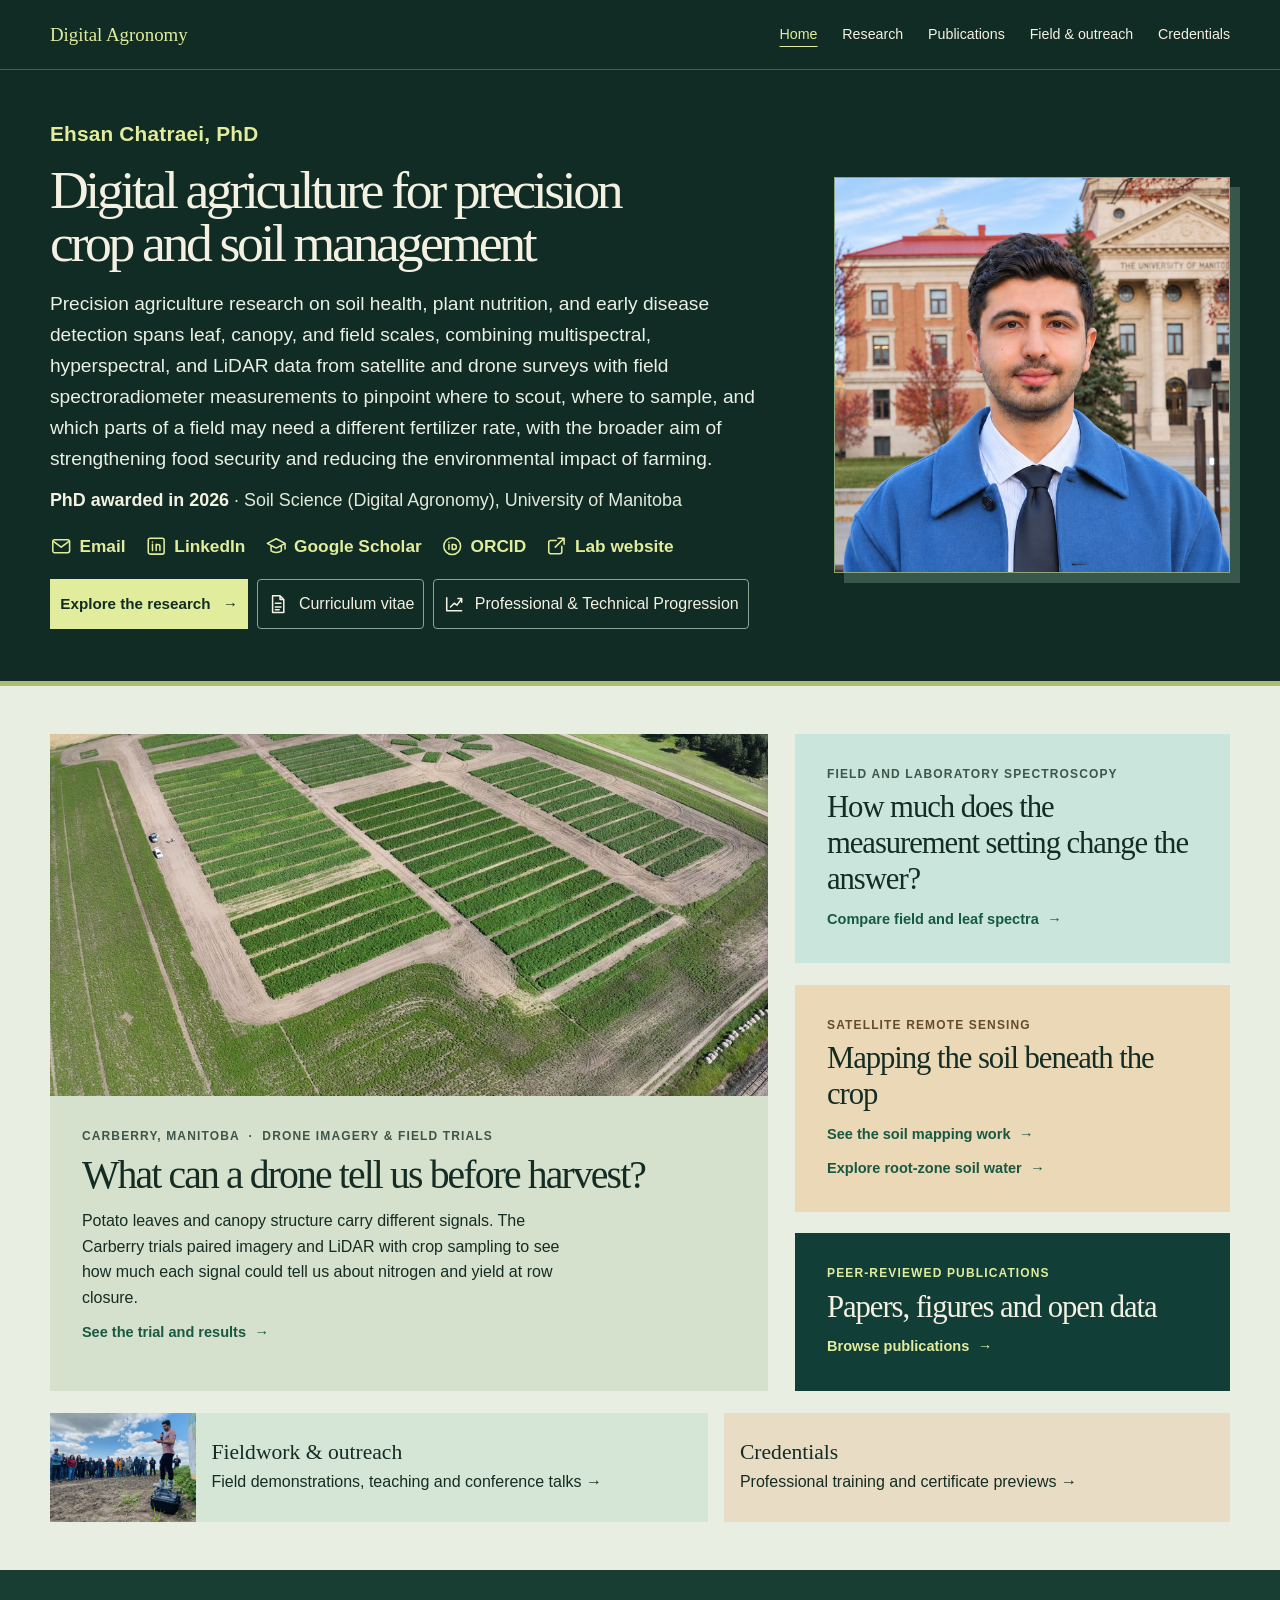
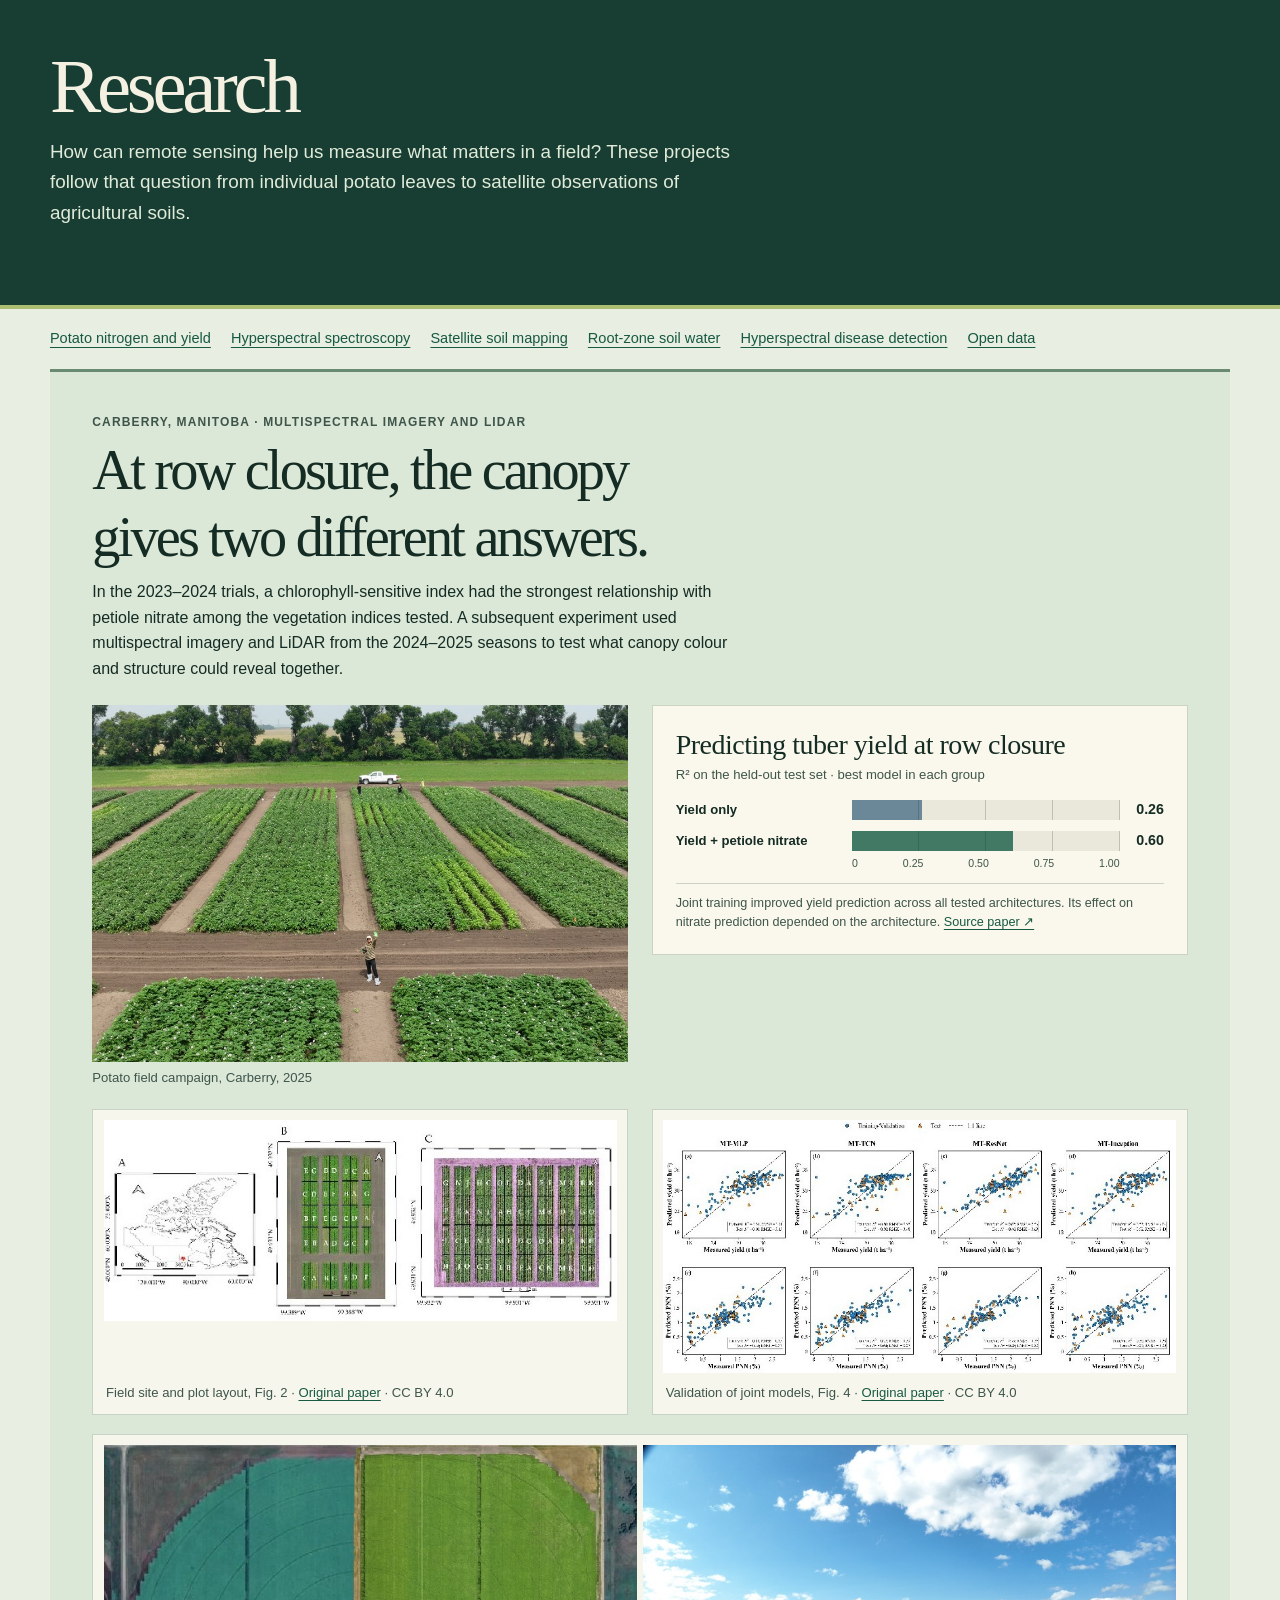
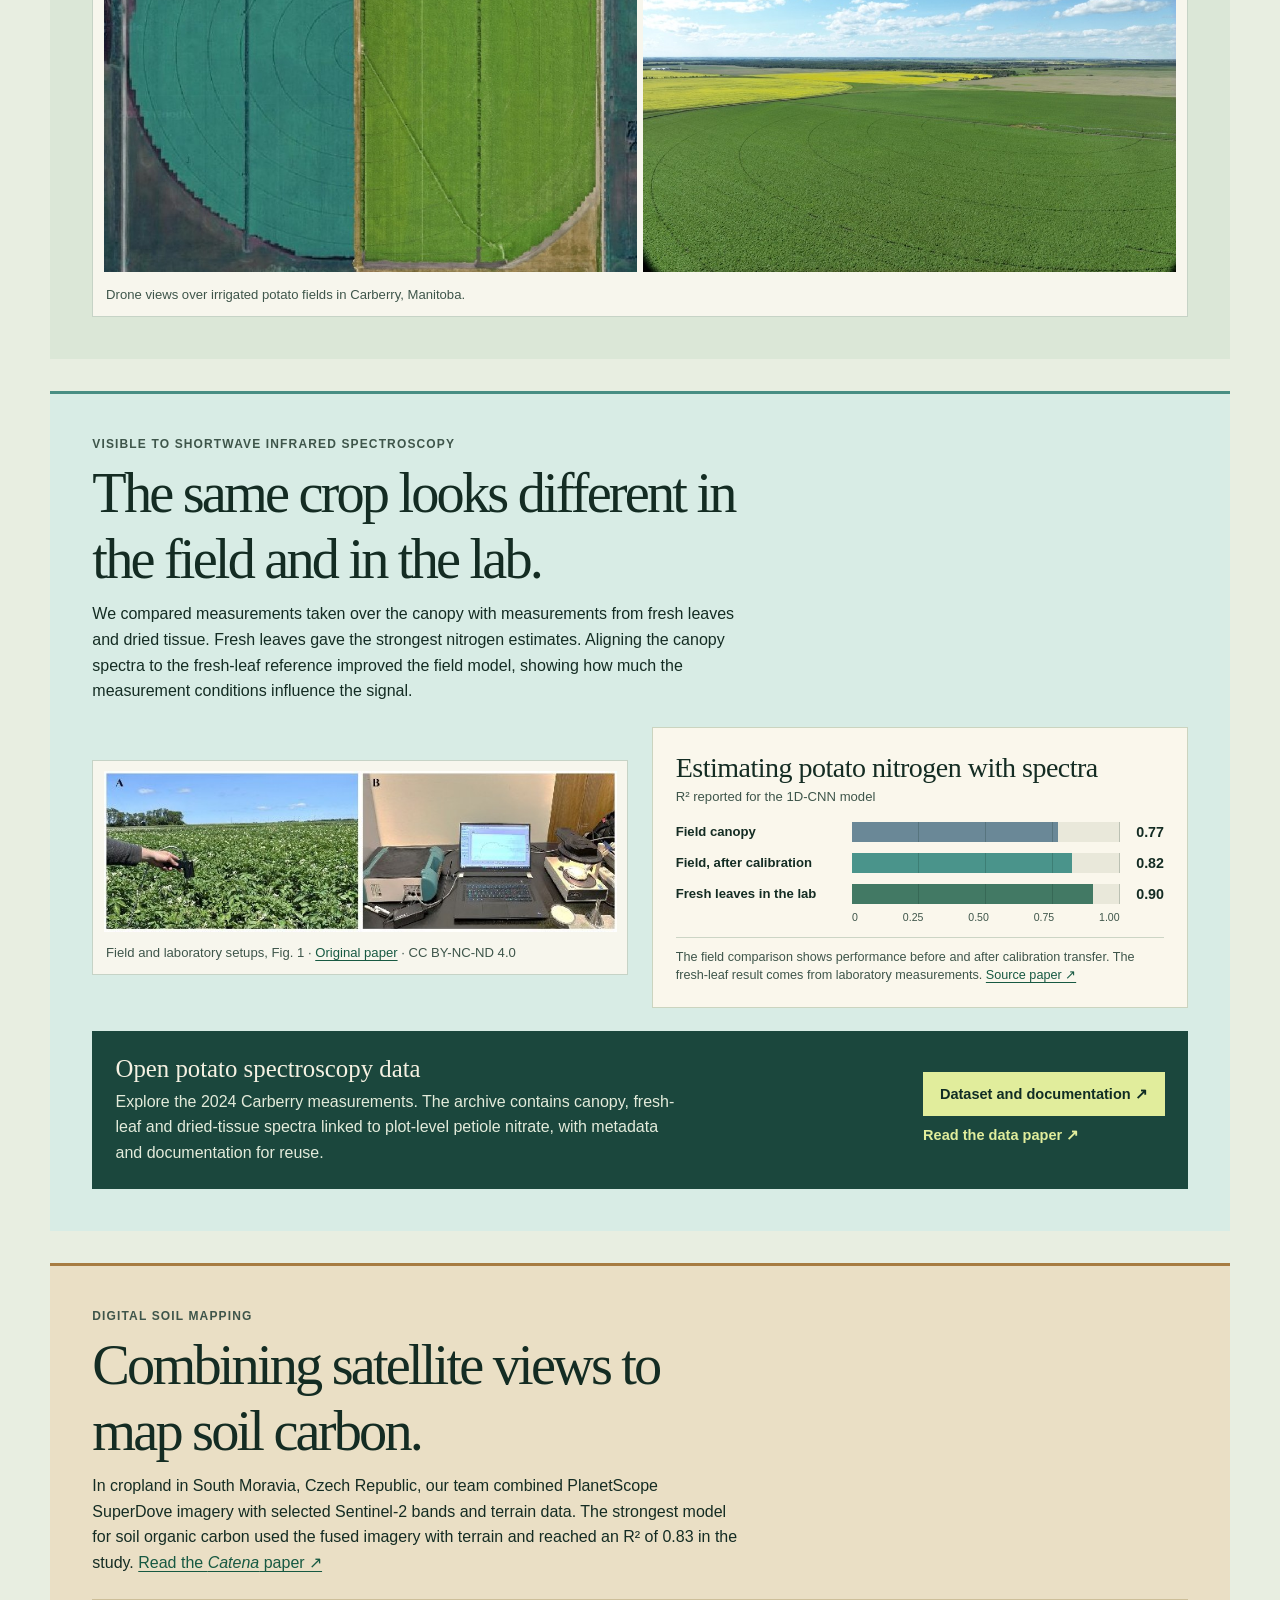
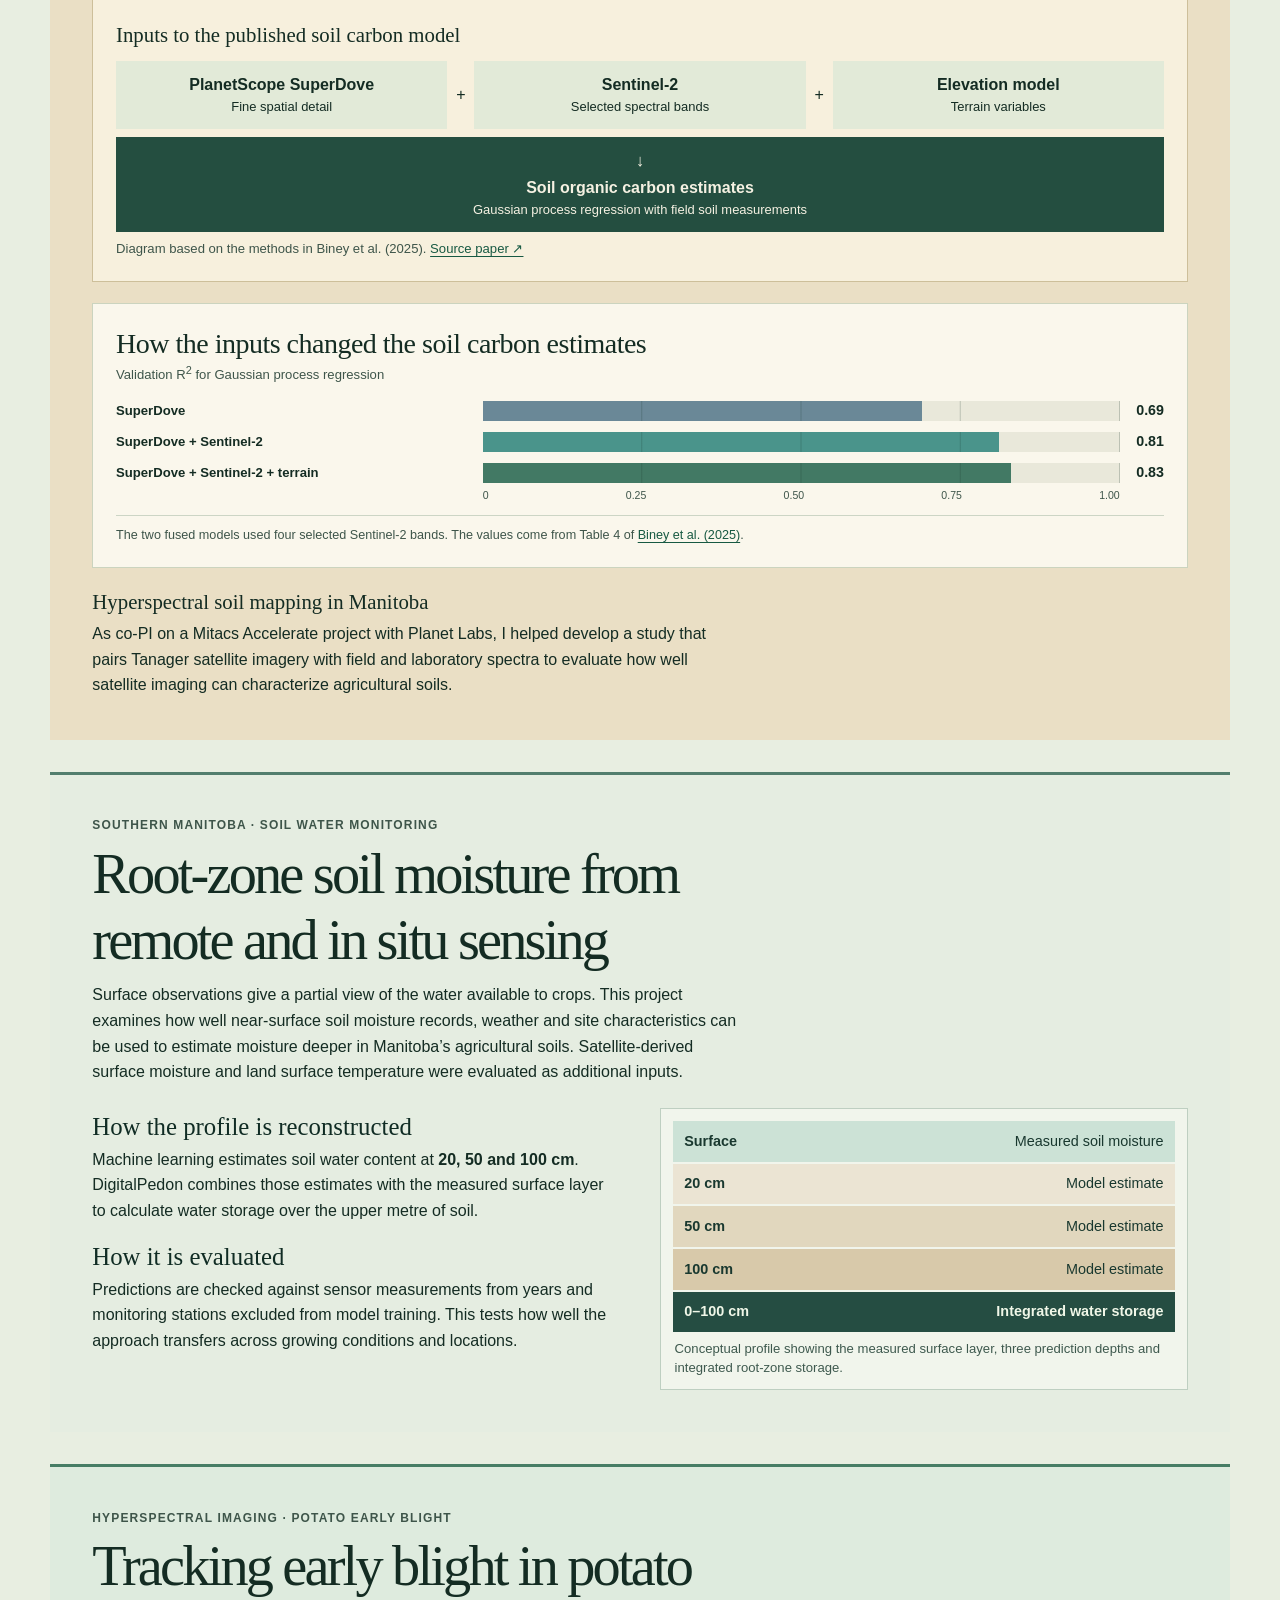
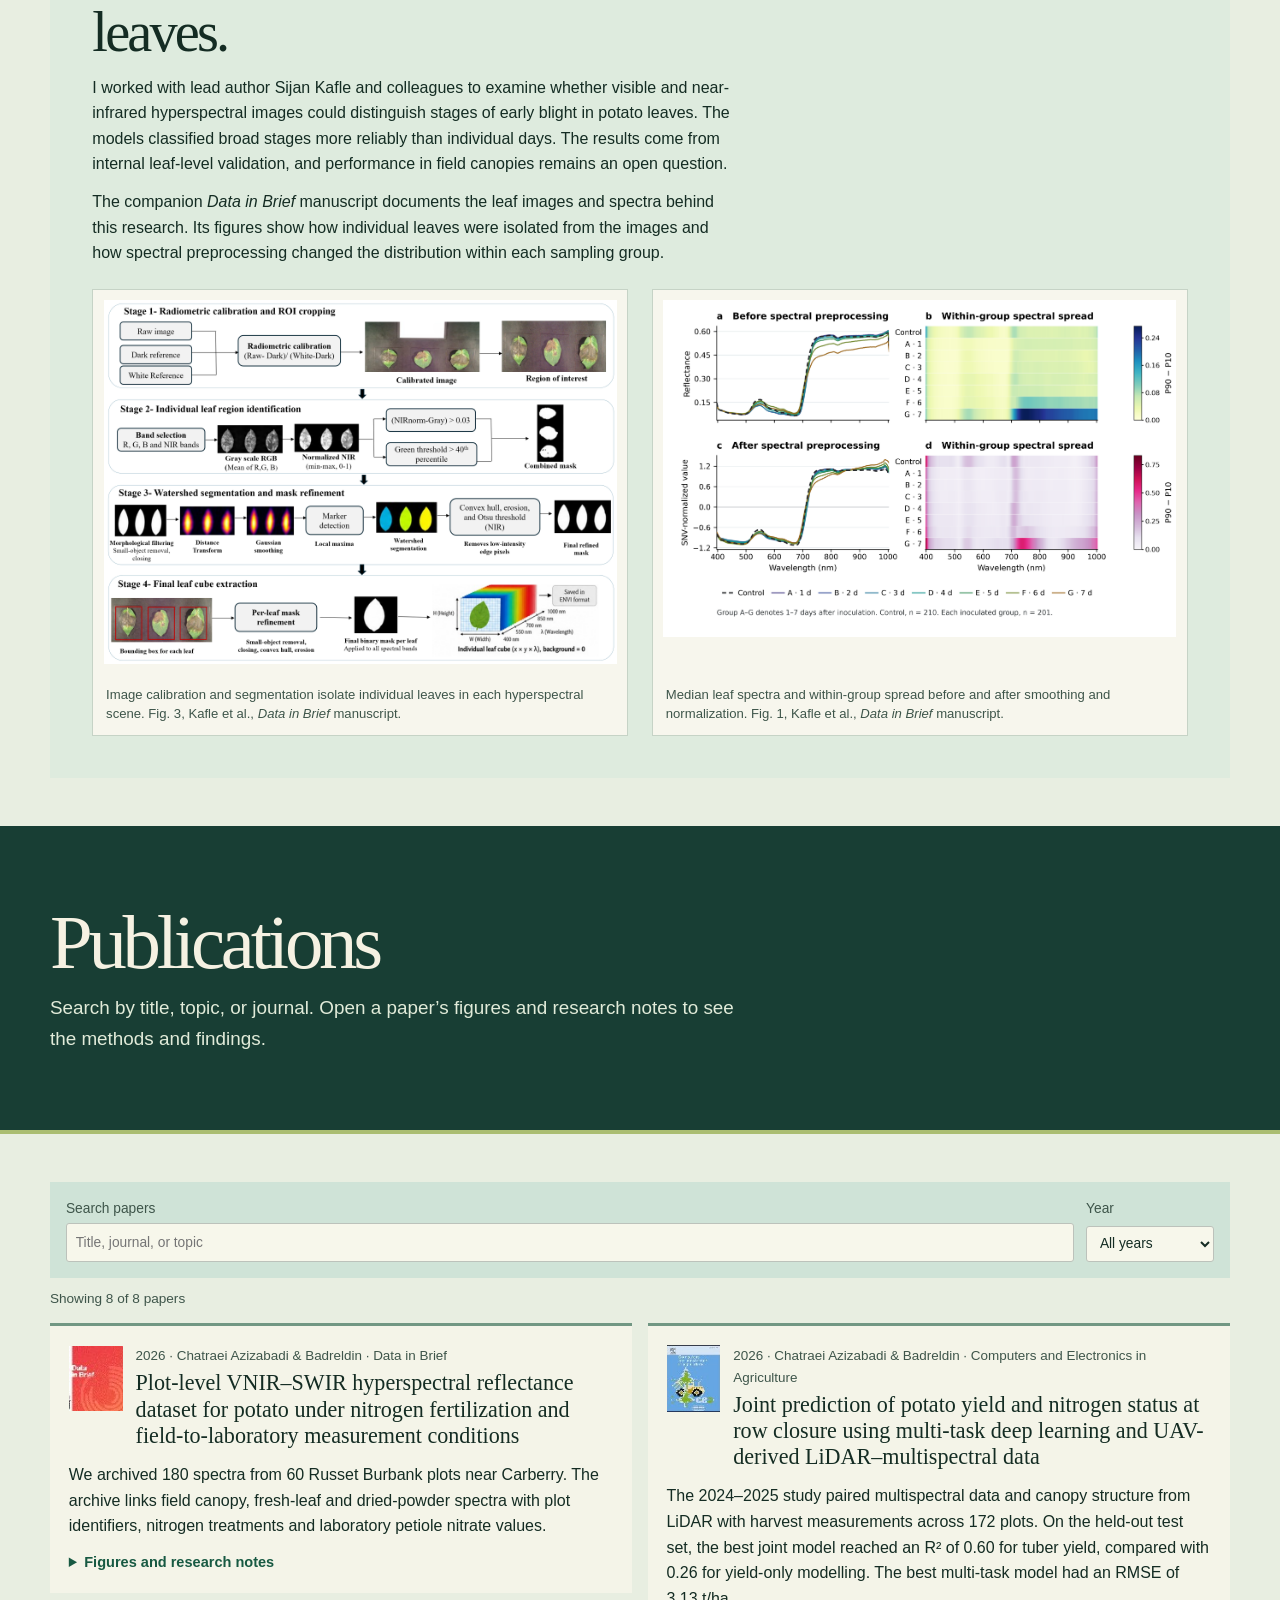
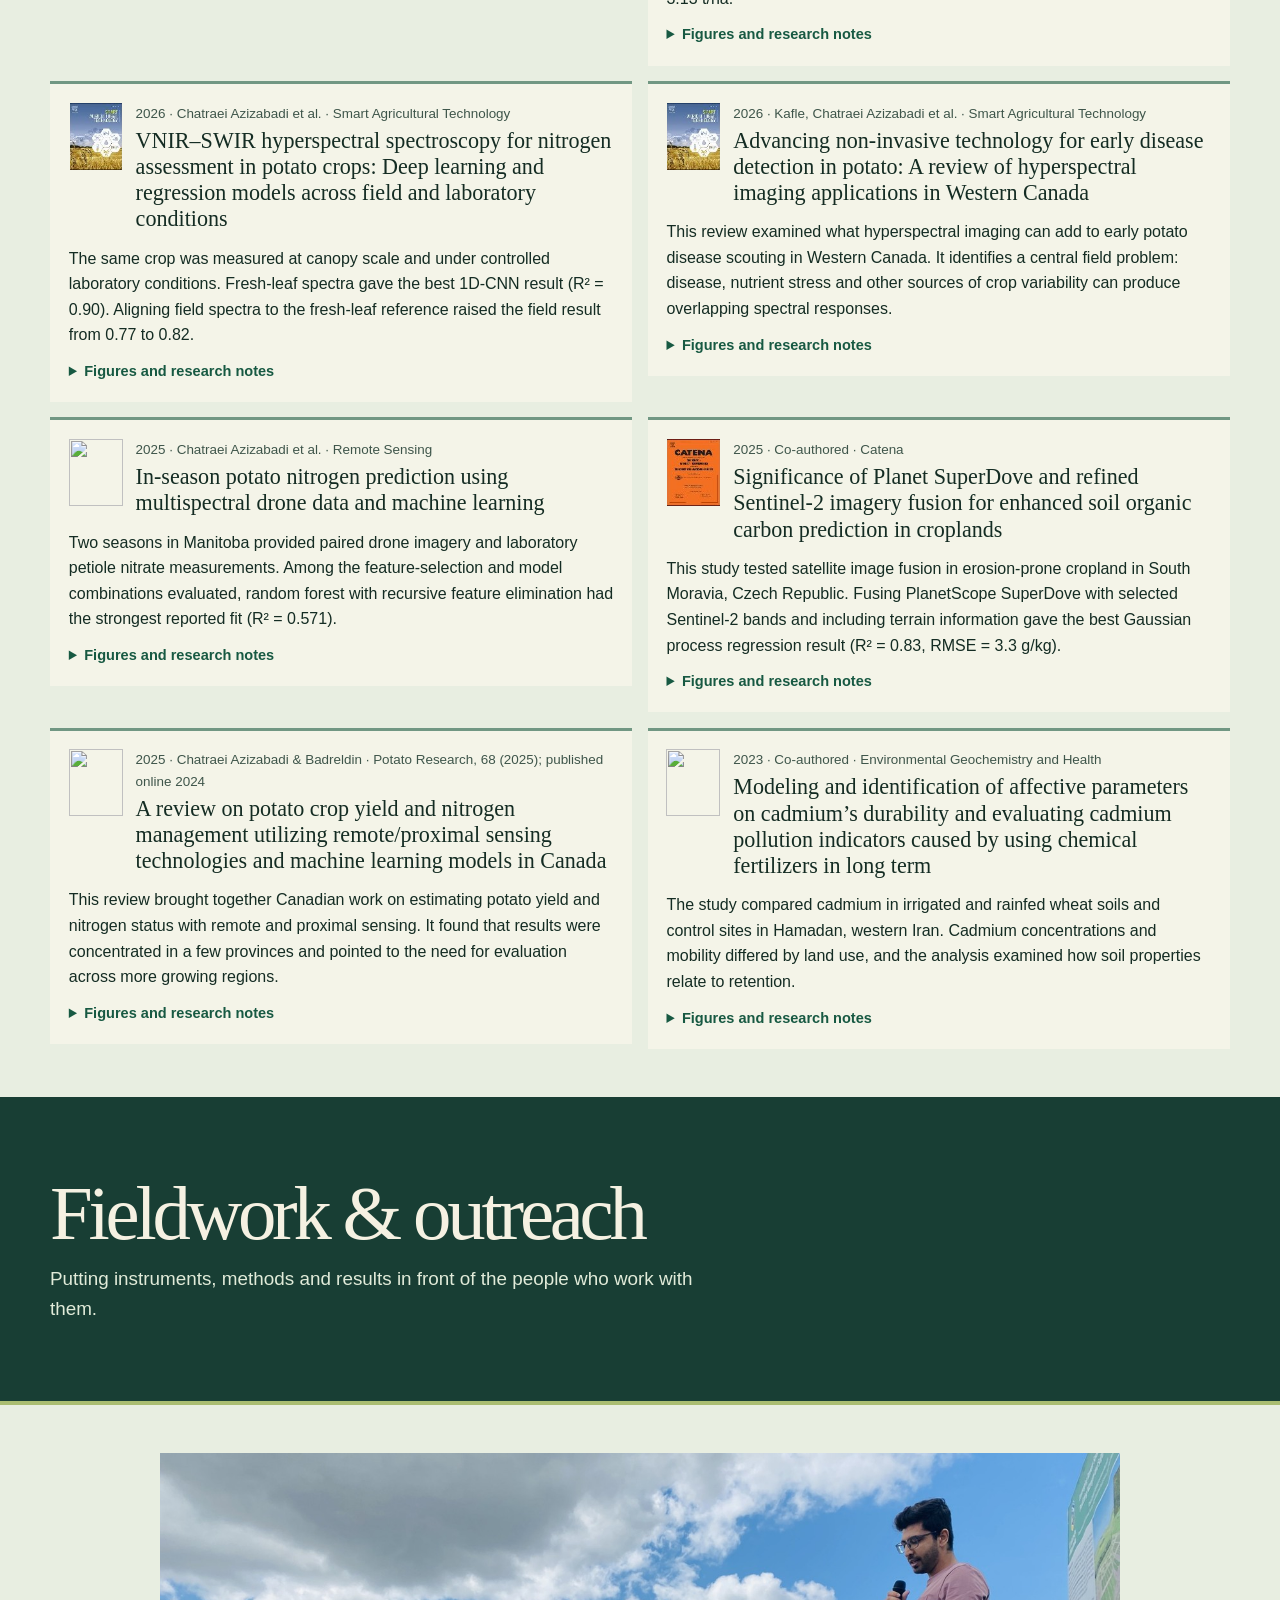
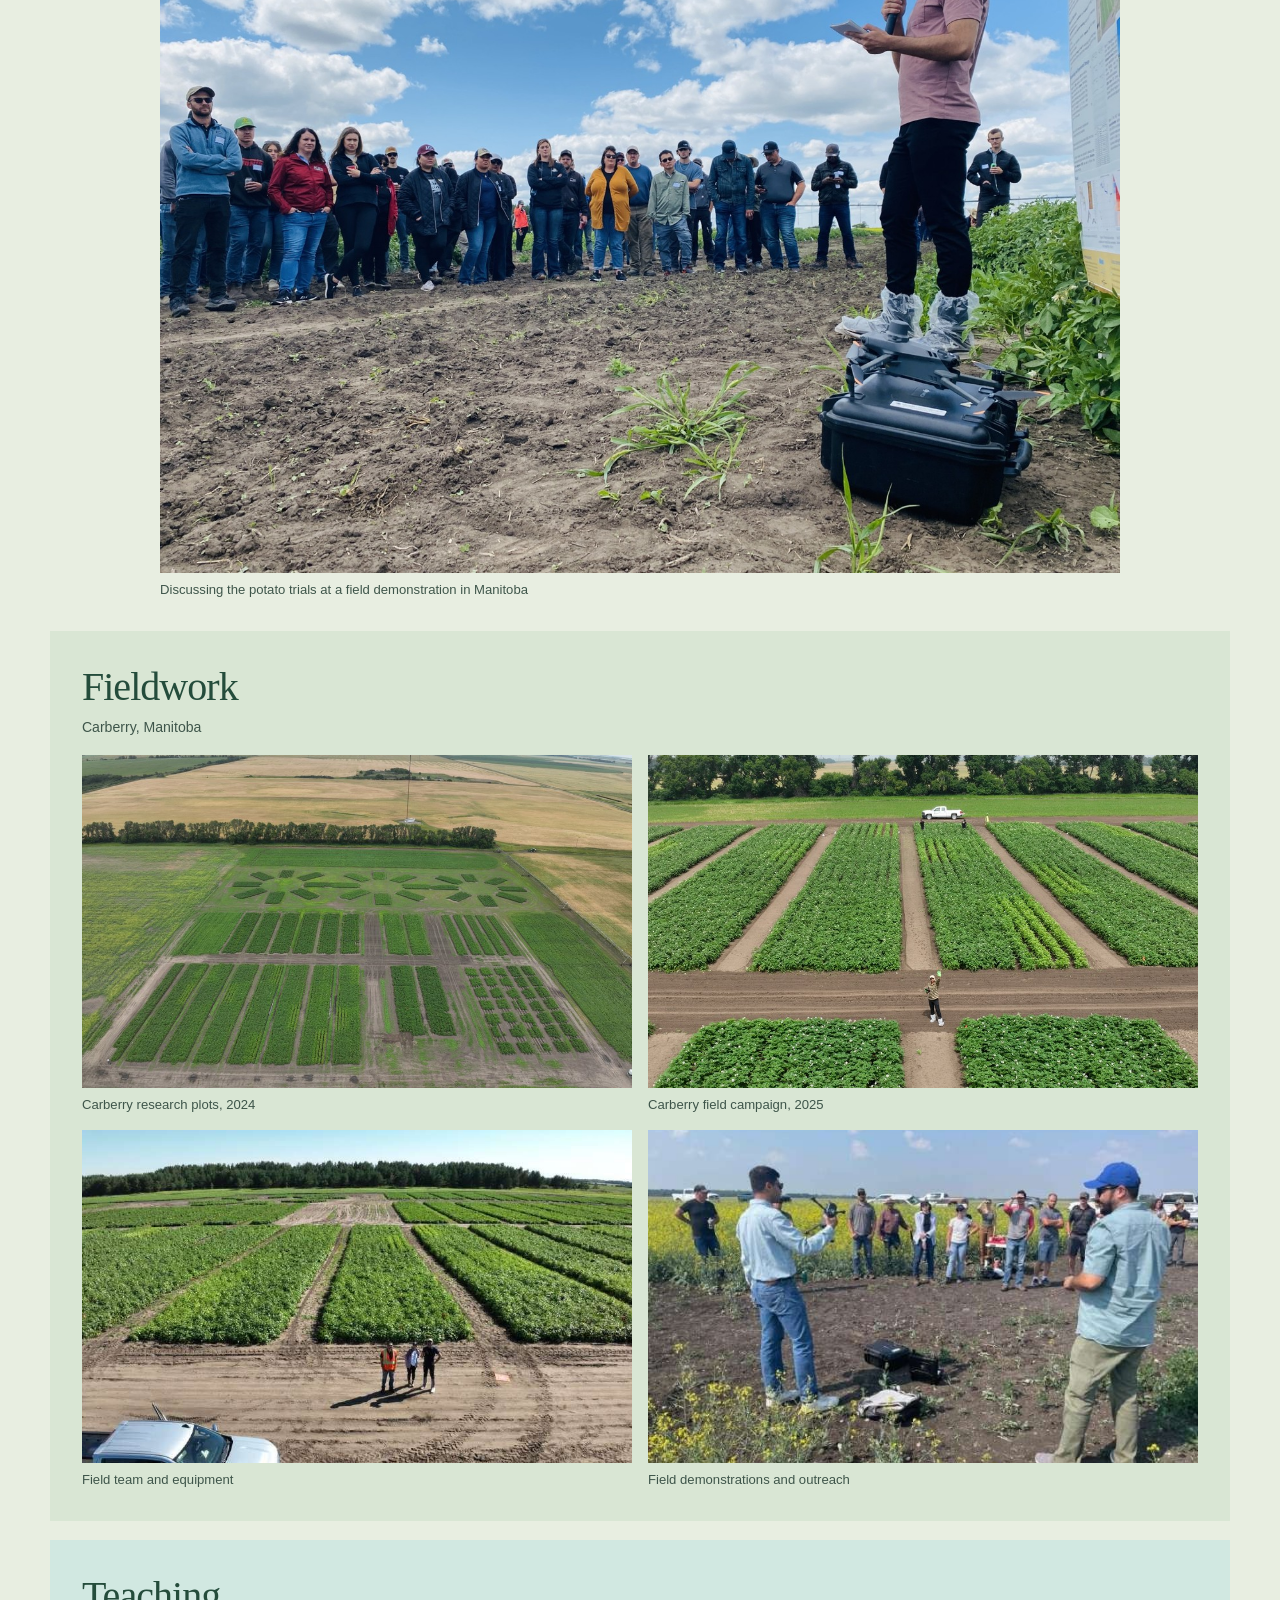
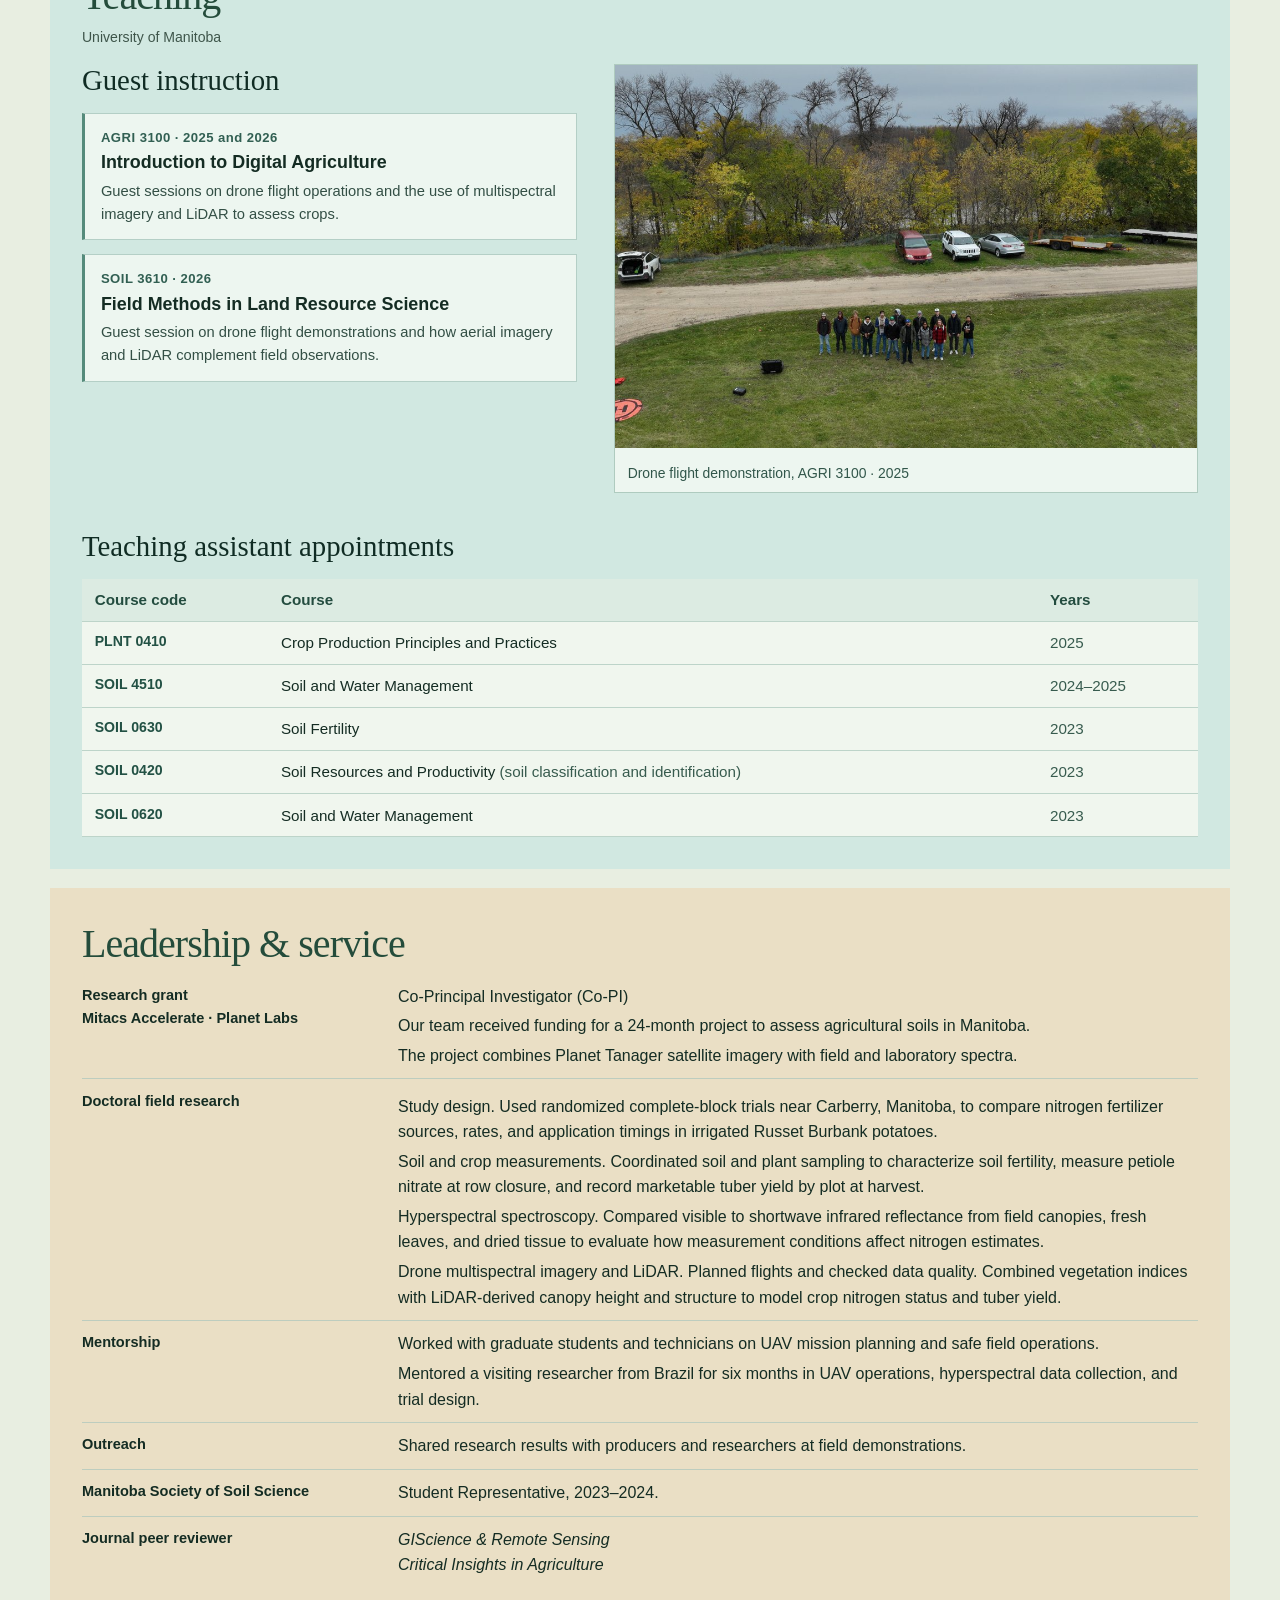
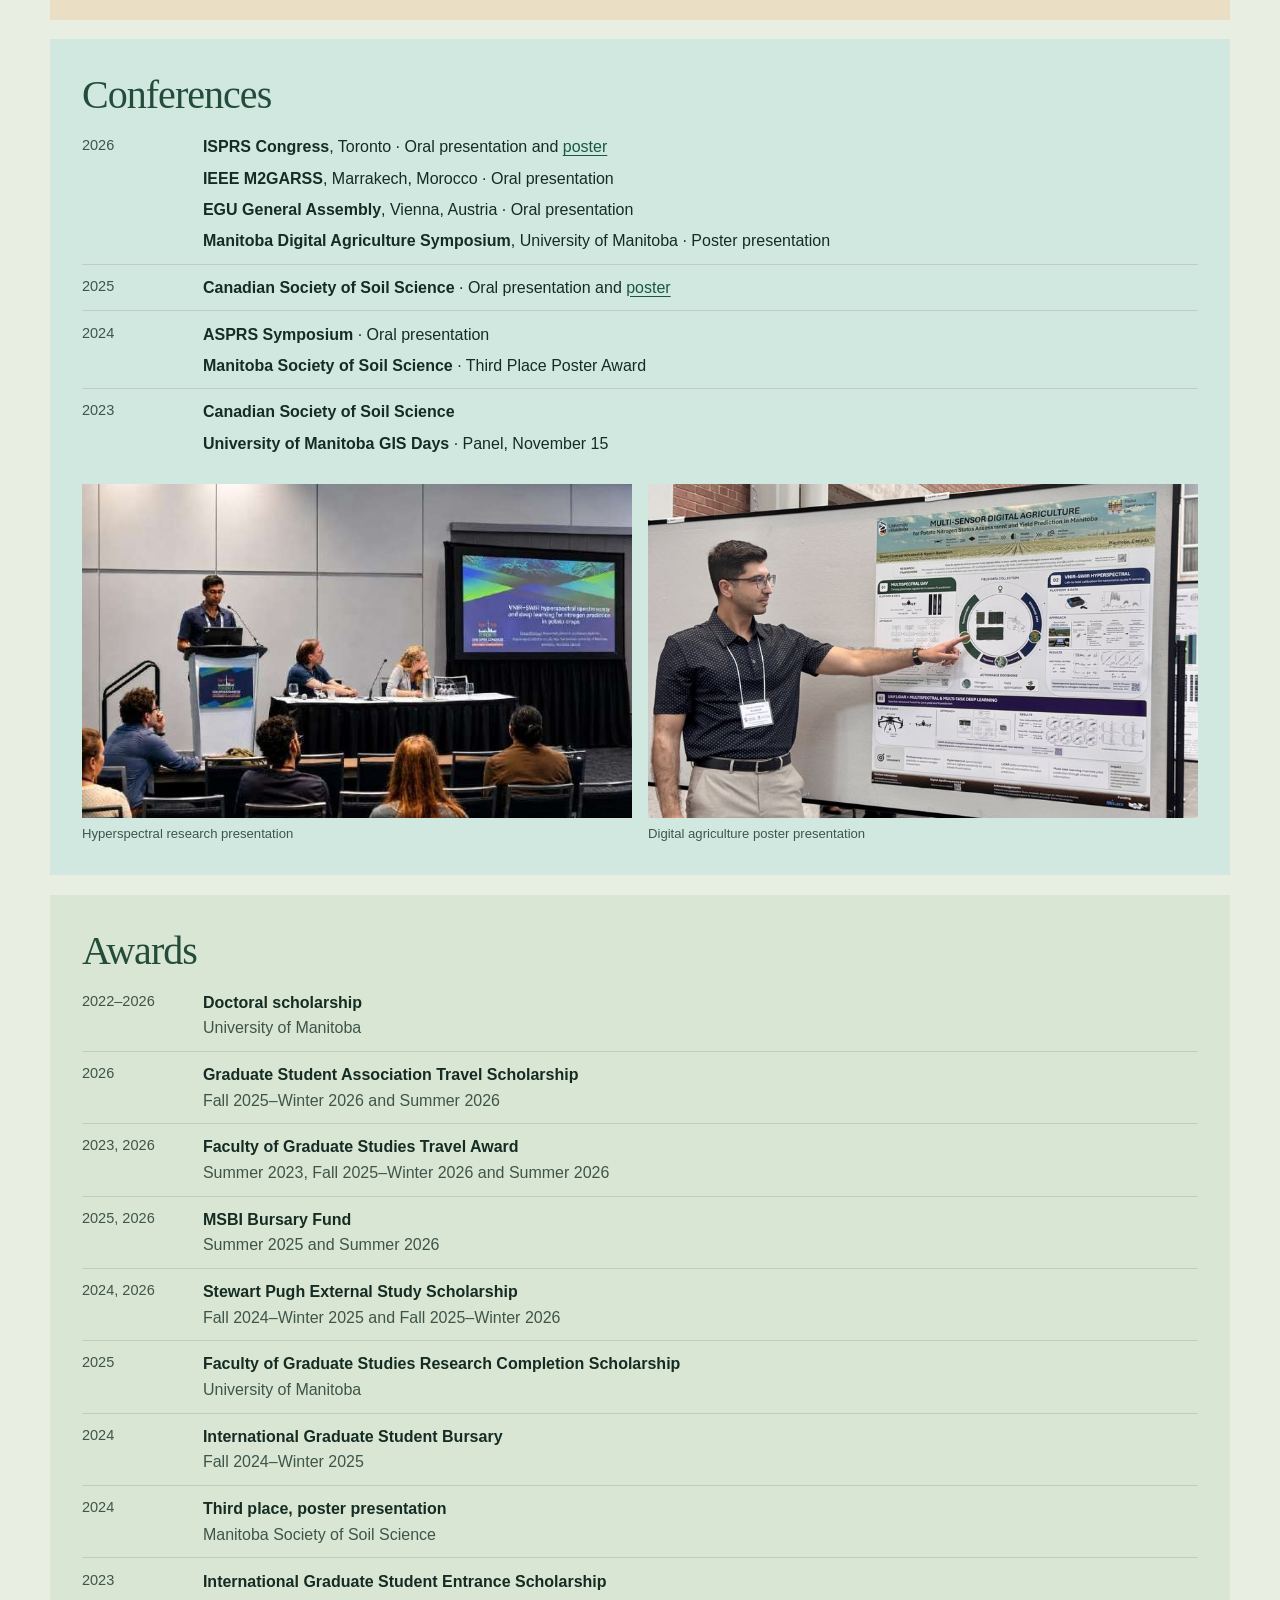
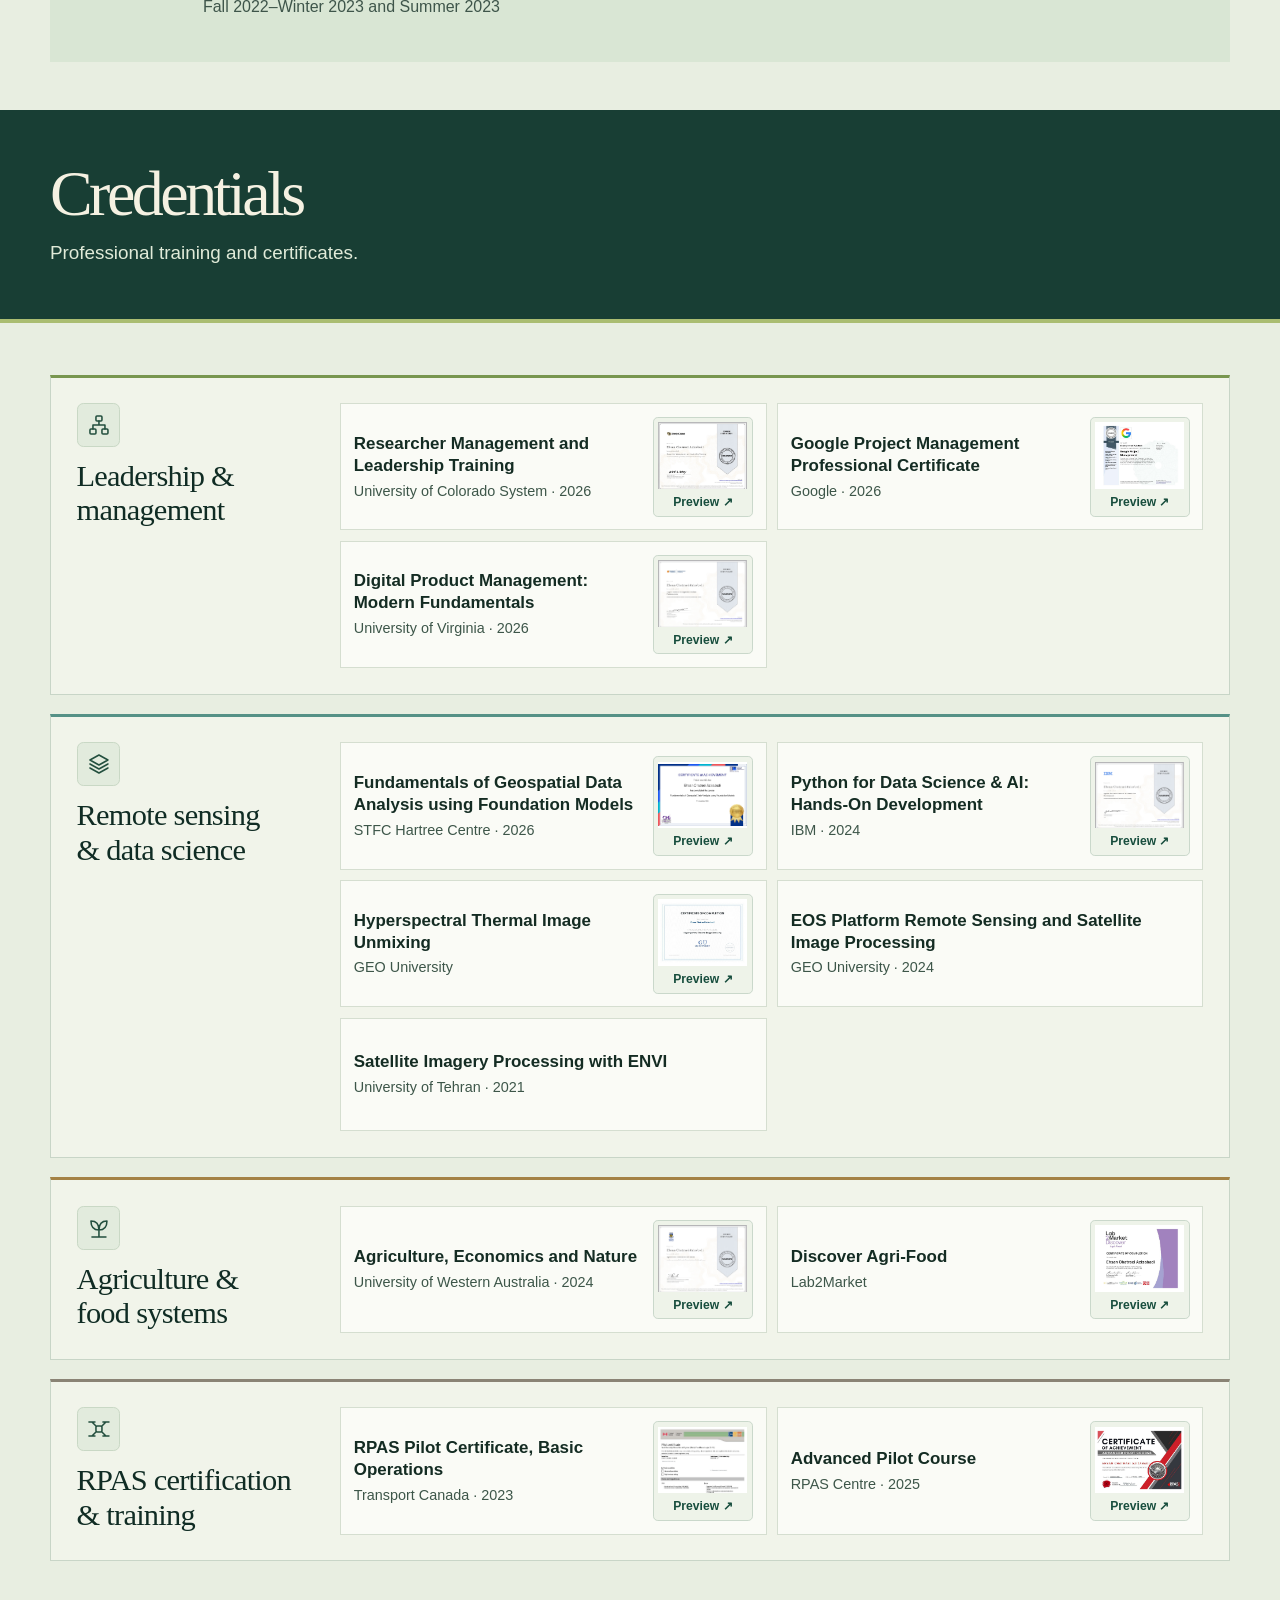
==== commit eec5de86: "Move the Carberry drone photographs into the potato drone study" ====
--- a/index.html
+++ b/index.html
@@ -213,7 +213,15 @@
       <figcaption>Joint training improved yield prediction across all tested architectures. Its effect on nitrate prediction depended on the architecture. <a href="https://doi.org/10.1016/j.compag.2026.111893">Source paper ↗</a></figcaption>
     </figure></div><div class="figure-pair"><figure class="paper-display"><a href="fig-drone-plots.jpg"><img src="fig-drone-plots.jpg" alt="Location and layout of the Carberry potato field experiment" width="631" height="247" loading="lazy"></a>
     <figcaption>Field site and plot layout, Fig. 2 · <a href="https://doi.org/10.3390/rs17111860">Original paper</a> · CC BY 4.0</figcaption></figure><figure class="paper-display"><a href="fig-fusion-validation.jpg"><img src="fig-fusion-validation.jpg" alt="Scatter plots comparing observed and predicted tuber yield and petiole nitrate" width="757" height="372" loading="lazy"></a>
-    <figcaption>Validation of joint models, Fig. 4 · <a href="https://doi.org/10.1016/j.compag.2026.111893">Original paper</a> · CC BY 4.0</figcaption></figure></div></article>
+    <figcaption>Validation of joint models, Fig. 4 · <a href="https://doi.org/10.1016/j.compag.2026.111893">Original paper</a> · CC BY 4.0</figcaption></figure></div>
+  <figure class="paper-display soil-field-views">
+    <div class="soil-field-panels">
+      <img src="irrigated-field-overhead.jpg" alt="Overhead view of an irrigated field shown side by side in blue-green and natural tones" width="945" height="781" loading="lazy" draggable="false">
+      <img src="agricultural-landscape-aerial.jpg" alt="Oblique aerial photograph of green and yellow farm fields stretching to the horizon" width="994" height="781" loading="lazy" draggable="false">
+    </div>
+    <figcaption>Drone views over irrigated potato fields in Carberry, Manitoba.</figcaption>
+  </figure>
+</article>
 <article class="research-feature" id="spectroscopy">
   <div class="feature-heading"><p class="context">Visible to shortwave infrared spectroscopy</p><h2>The same crop looks different in the field and in the lab.</h2><p>We compared measurements taken over the canopy with measurements from fresh leaves and dried tissue. Fresh leaves gave the strongest nitrogen estimates. Aligning the canopy spectra to the fresh-leaf reference improved the field model, showing how much the measurement conditions influence the signal.</p></div>
   <div class="feature-grid"><figure class="paper-display"><a href="fig-spectra-measurements.jpg"><img src="fig-spectra-measurements.jpg" alt="Field-canopy, fresh-leaf, and dried-tissue spectroscopy setups" width="634" height="199" loading="lazy"></a>
@@ -244,13 +252,6 @@
     <figcaption>The two fused models used four selected Sentinel-2 bands. The values come from Table 4 of <a href="https://doi.org/10.1016/j.catena.2025.108902">Biney et al. (2025)</a>.</figcaption>
   </figure>
   <div class="project-note"><h3>Hyperspectral soil mapping in Manitoba</h3><p>As co-PI on a Mitacs Accelerate project with Planet Labs, I helped develop a study that pairs Tanager satellite imagery with field and laboratory spectra to evaluate how well satellite imaging can characterize agricultural soils.</p></div>
-  <figure class="paper-display soil-field-views">
-    <div class="soil-field-panels">
-      <img src="irrigated-field-overhead.jpg" alt="Overhead view of an irrigated field shown side by side in blue-green and natural tones" width="945" height="781" loading="lazy" draggable="false">
-      <img src="agricultural-landscape-aerial.jpg" alt="Oblique aerial photograph of green and yellow farm fields stretching to the horizon" width="994" height="781" loading="lazy" draggable="false">
-    </div>
-    <figcaption>Drone views over irrigated potato fields in Carberry, Manitoba.</figcaption>
-  </figure>
 </article>
 <article class="research-feature" id="root-zone" aria-labelledby="root-zone-title">
   <div class="feature-heading">
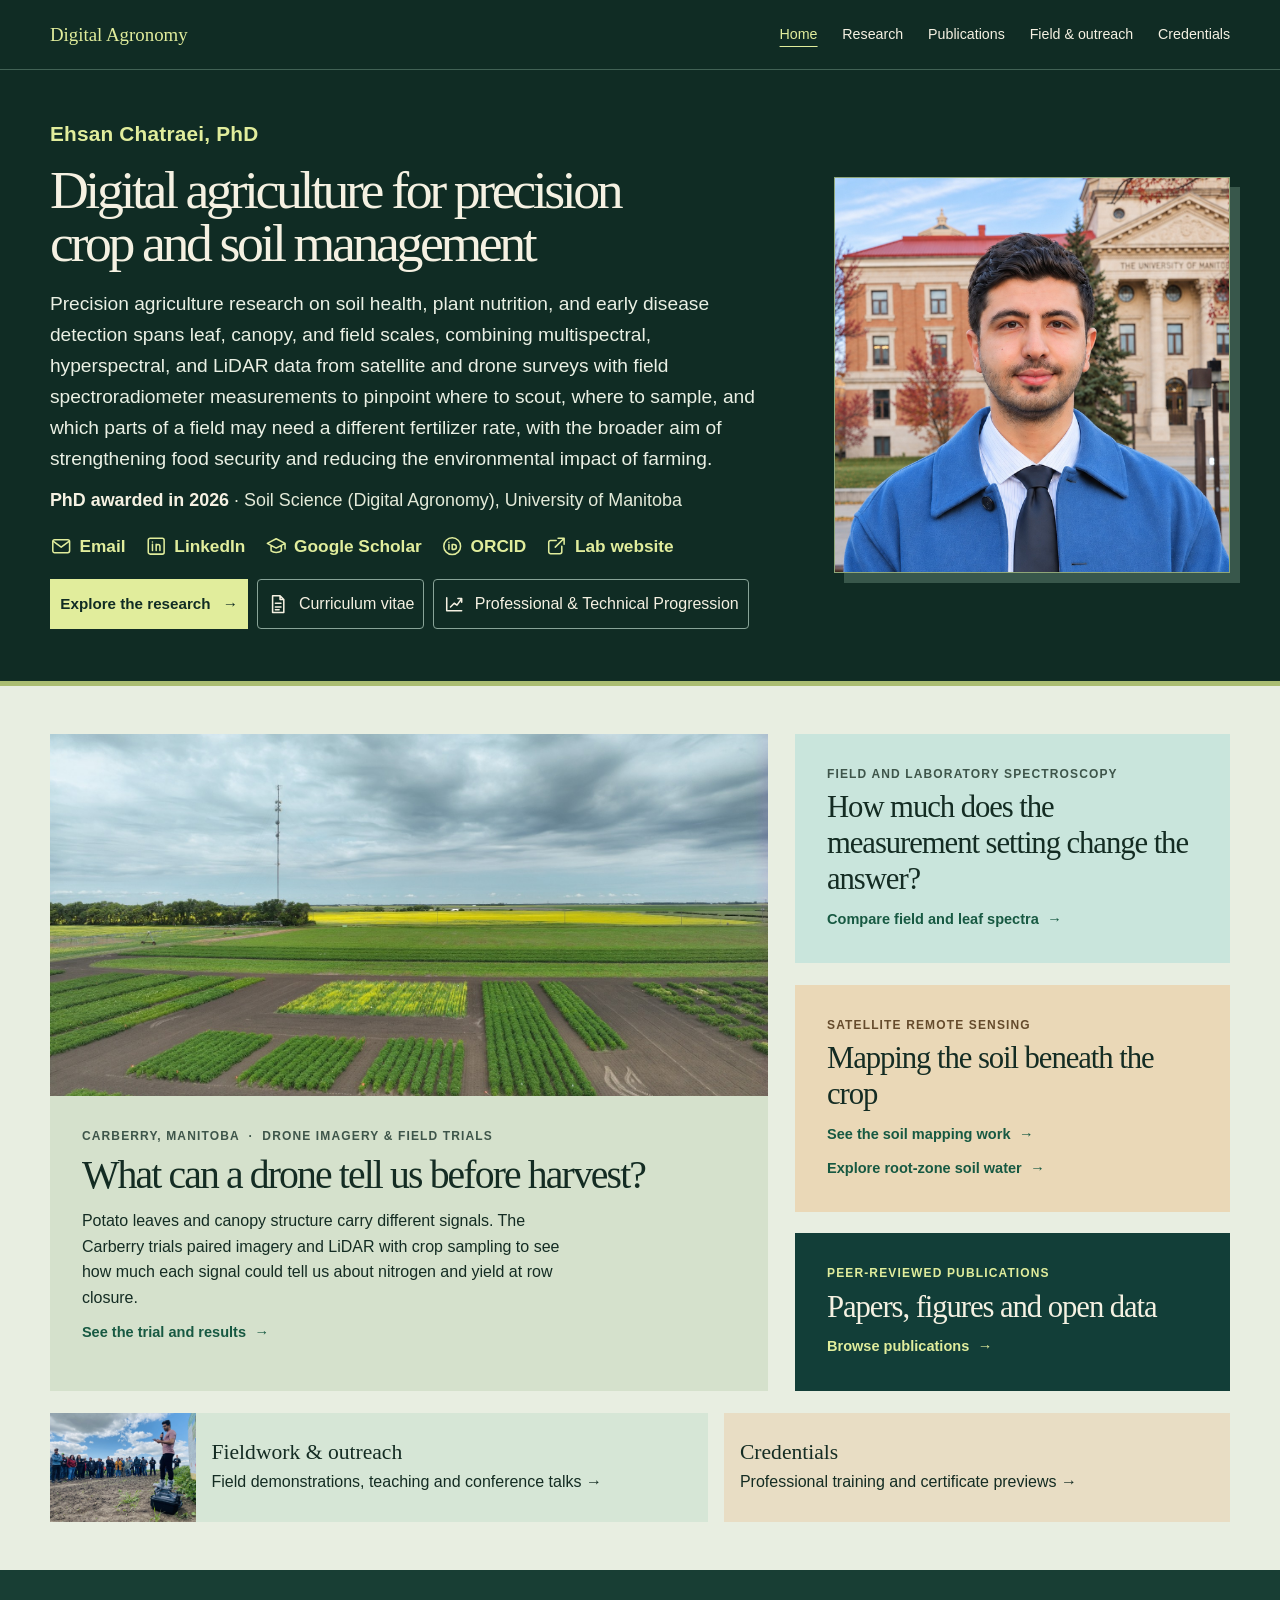
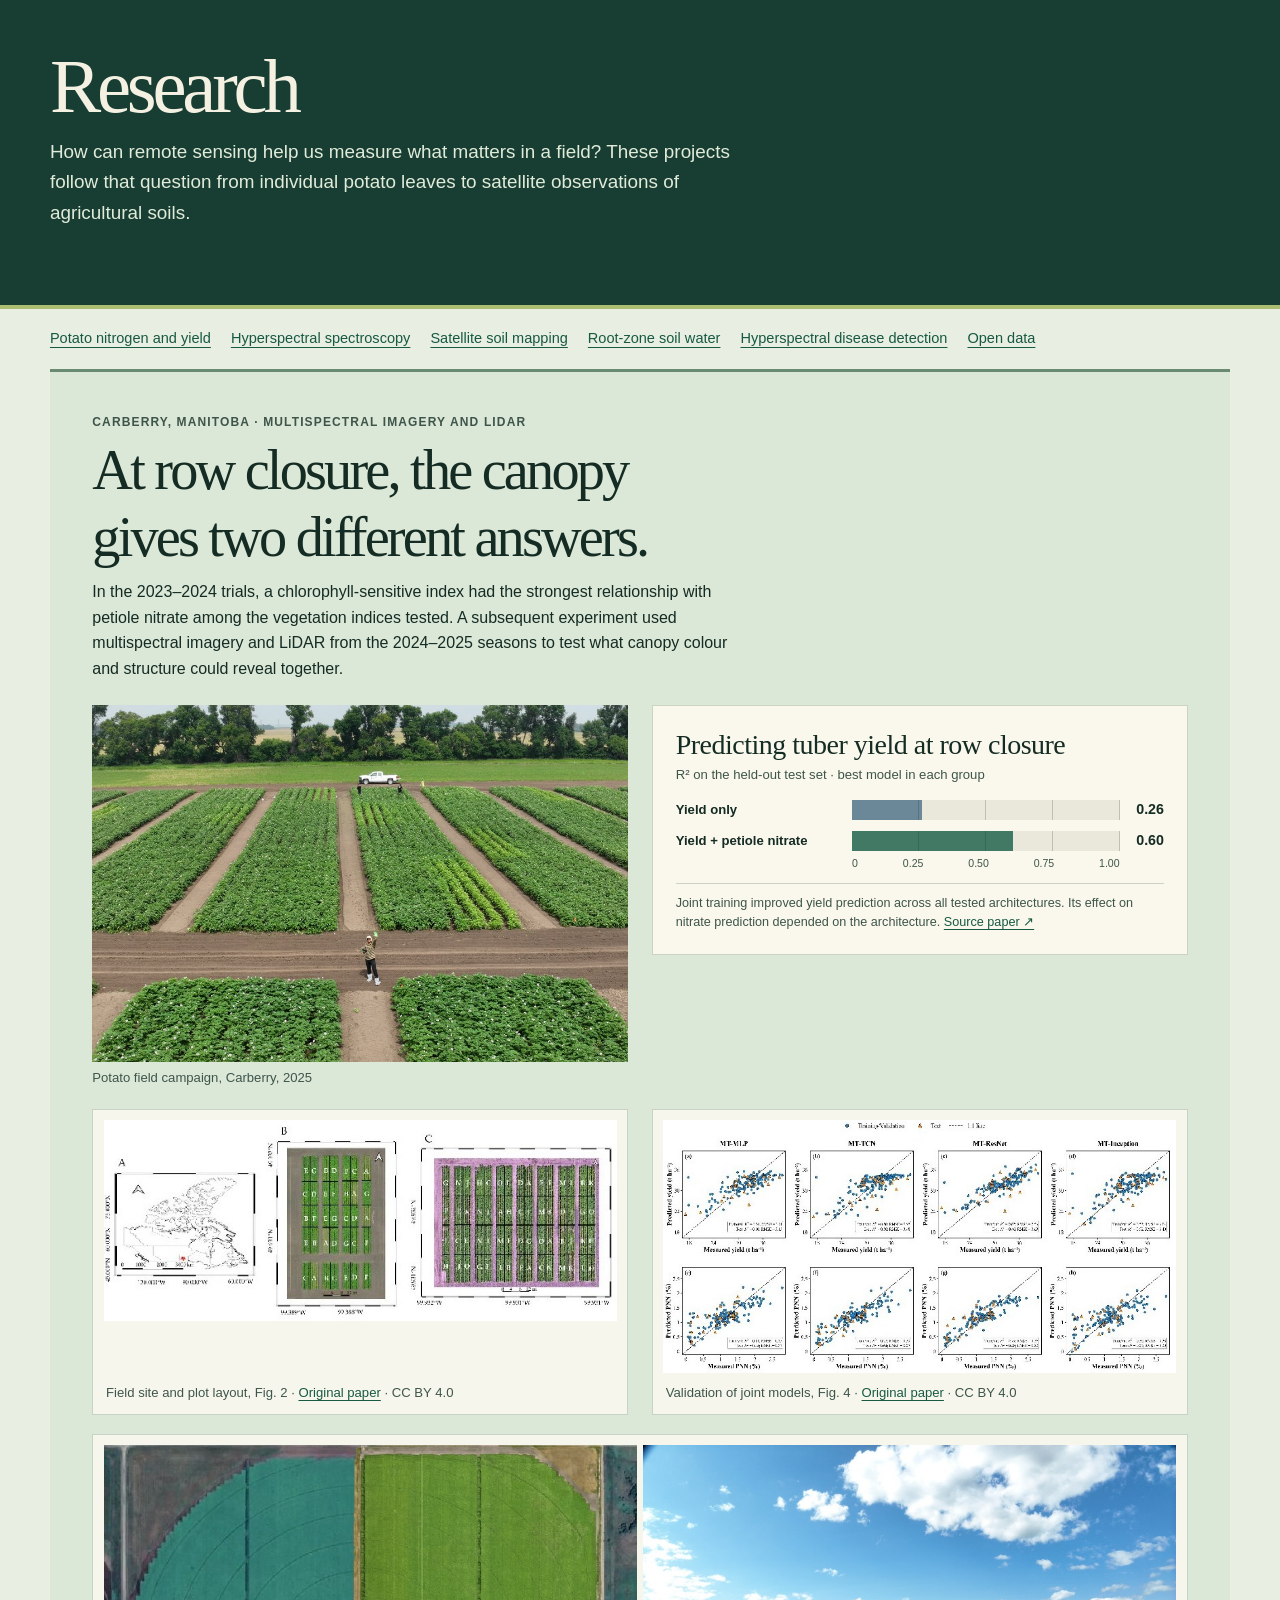
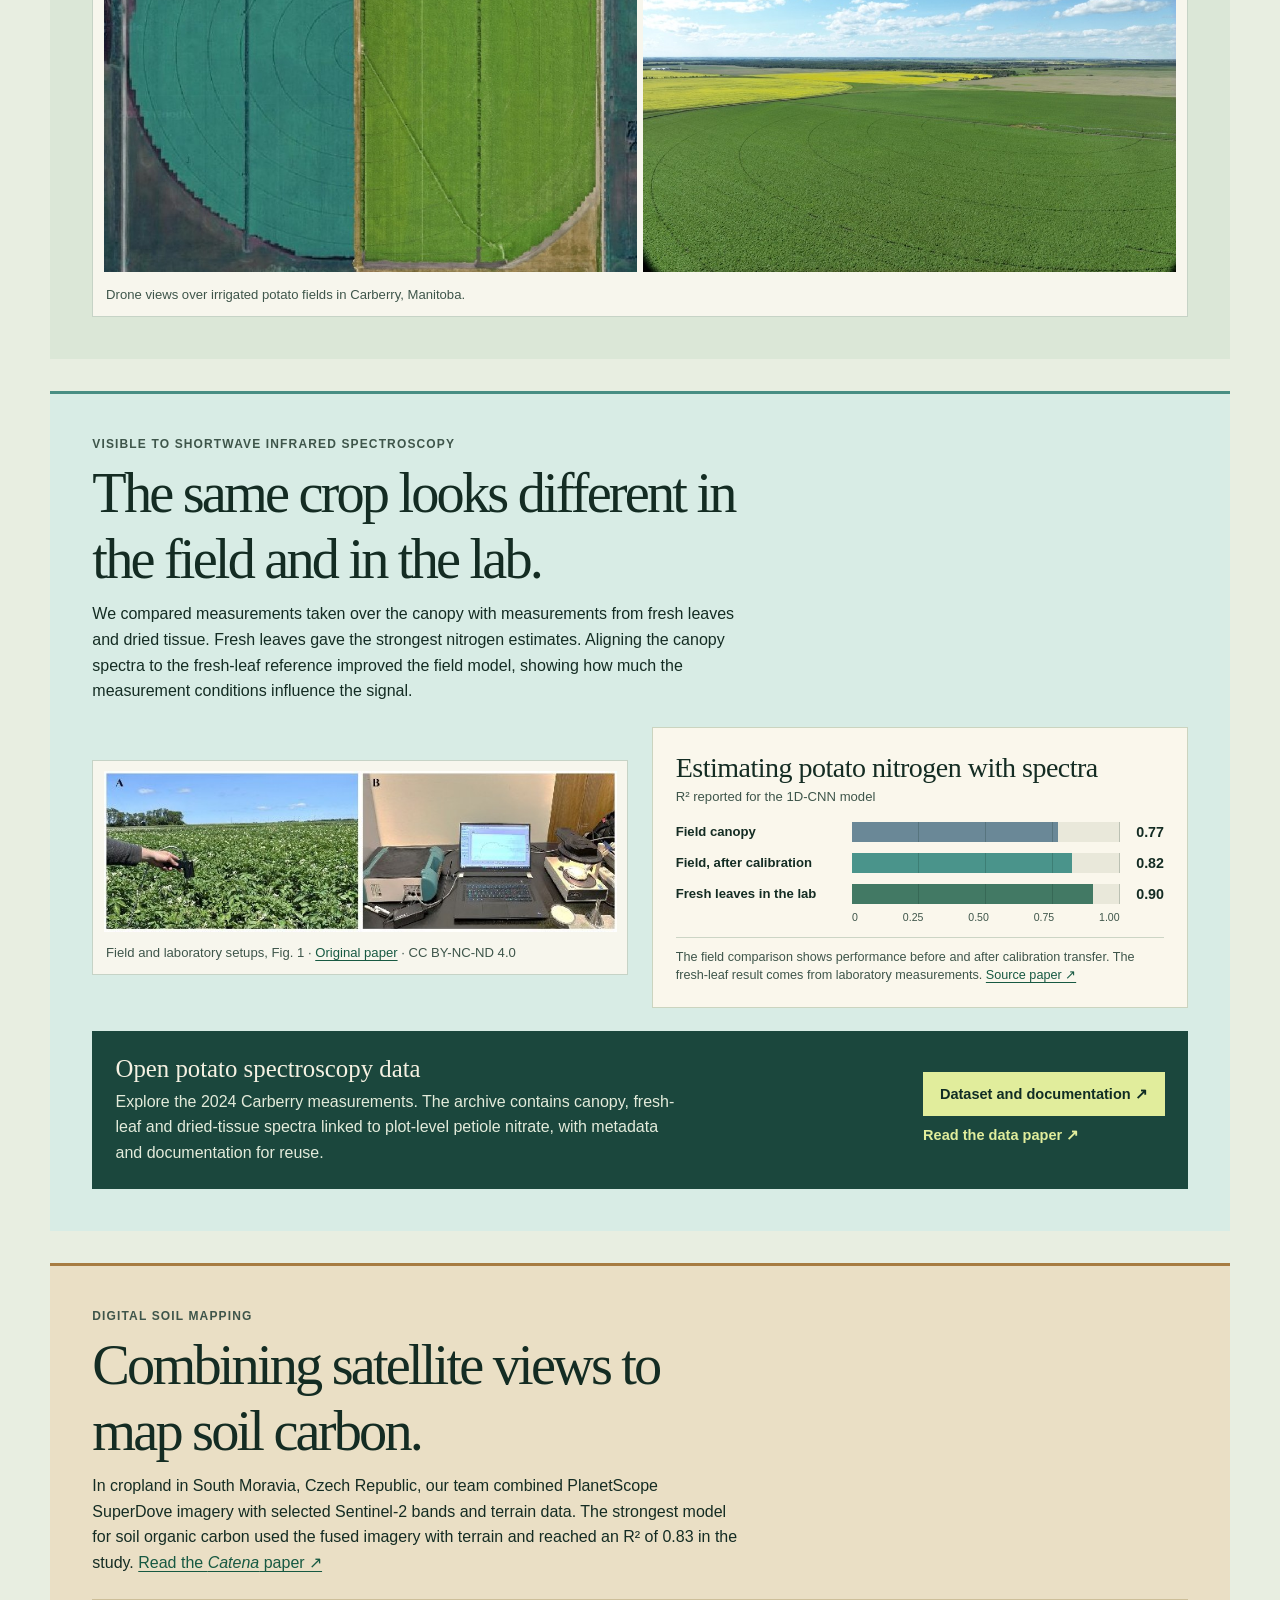
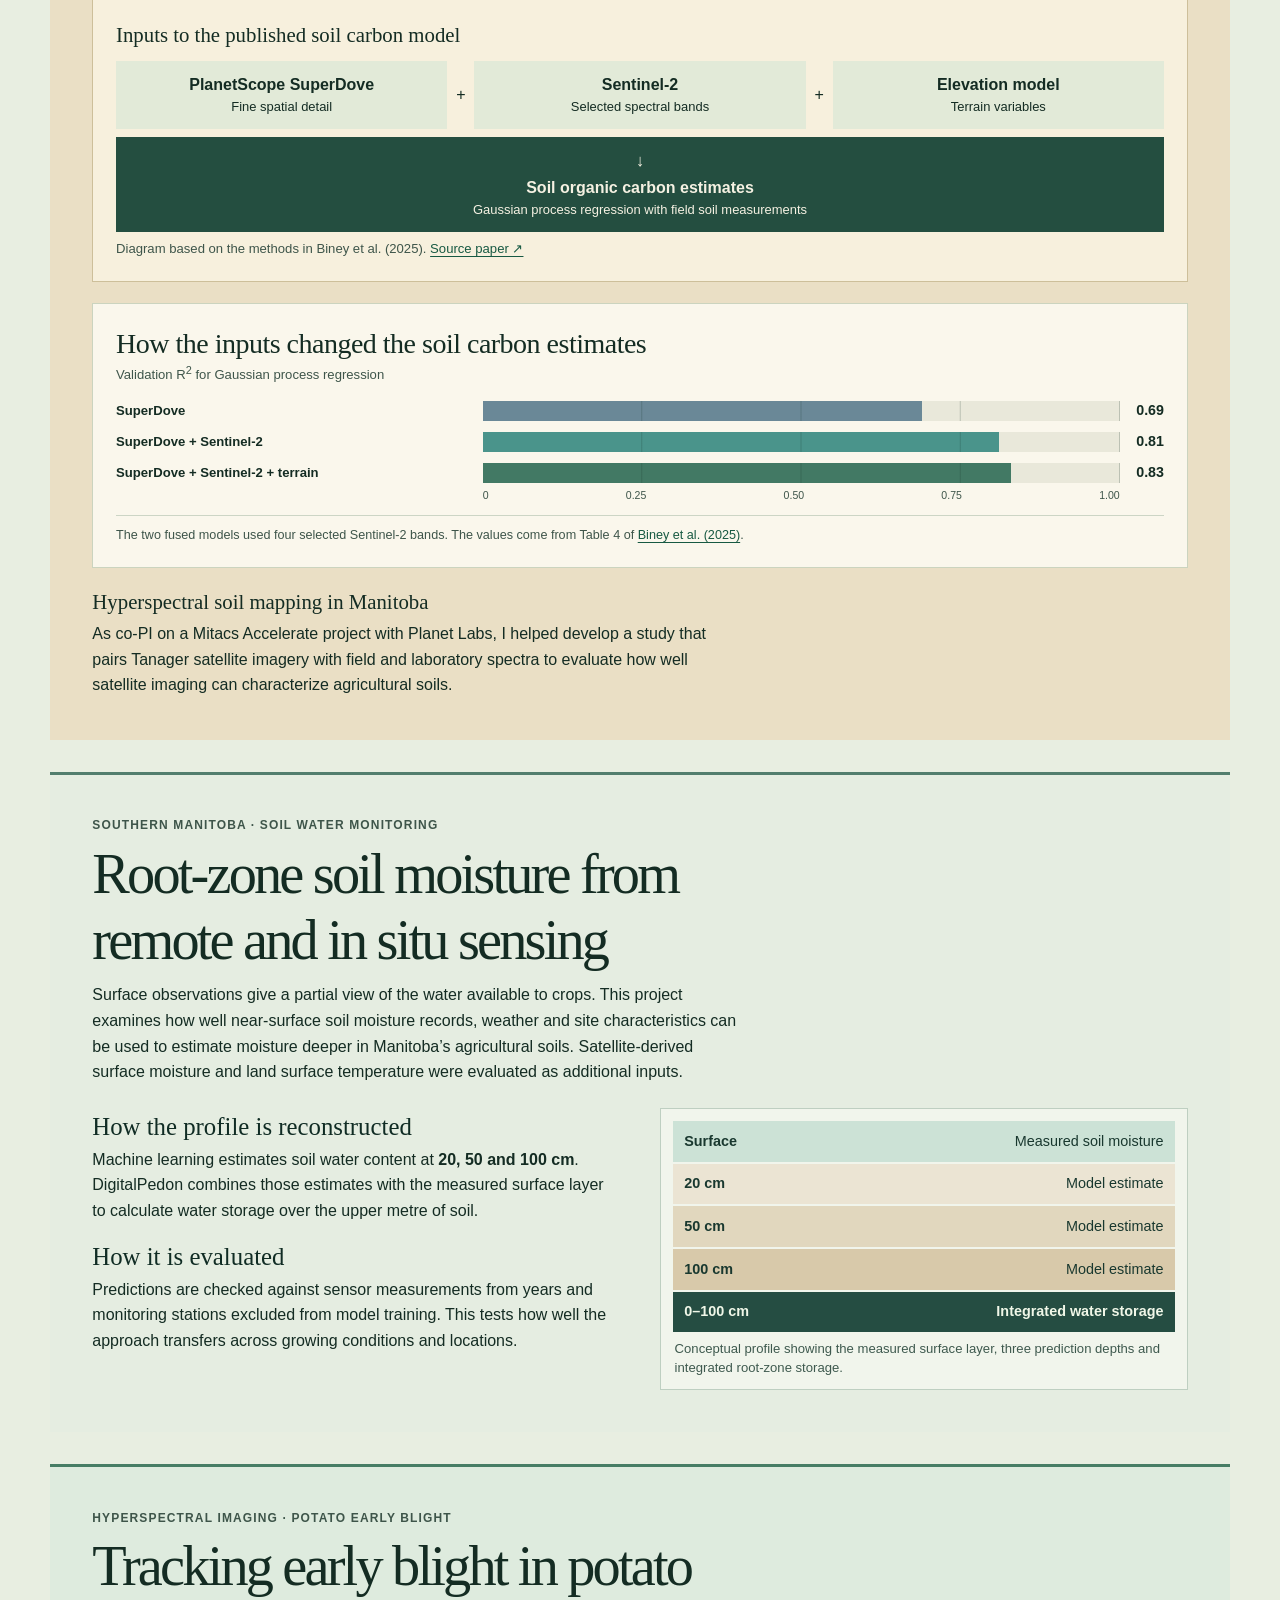
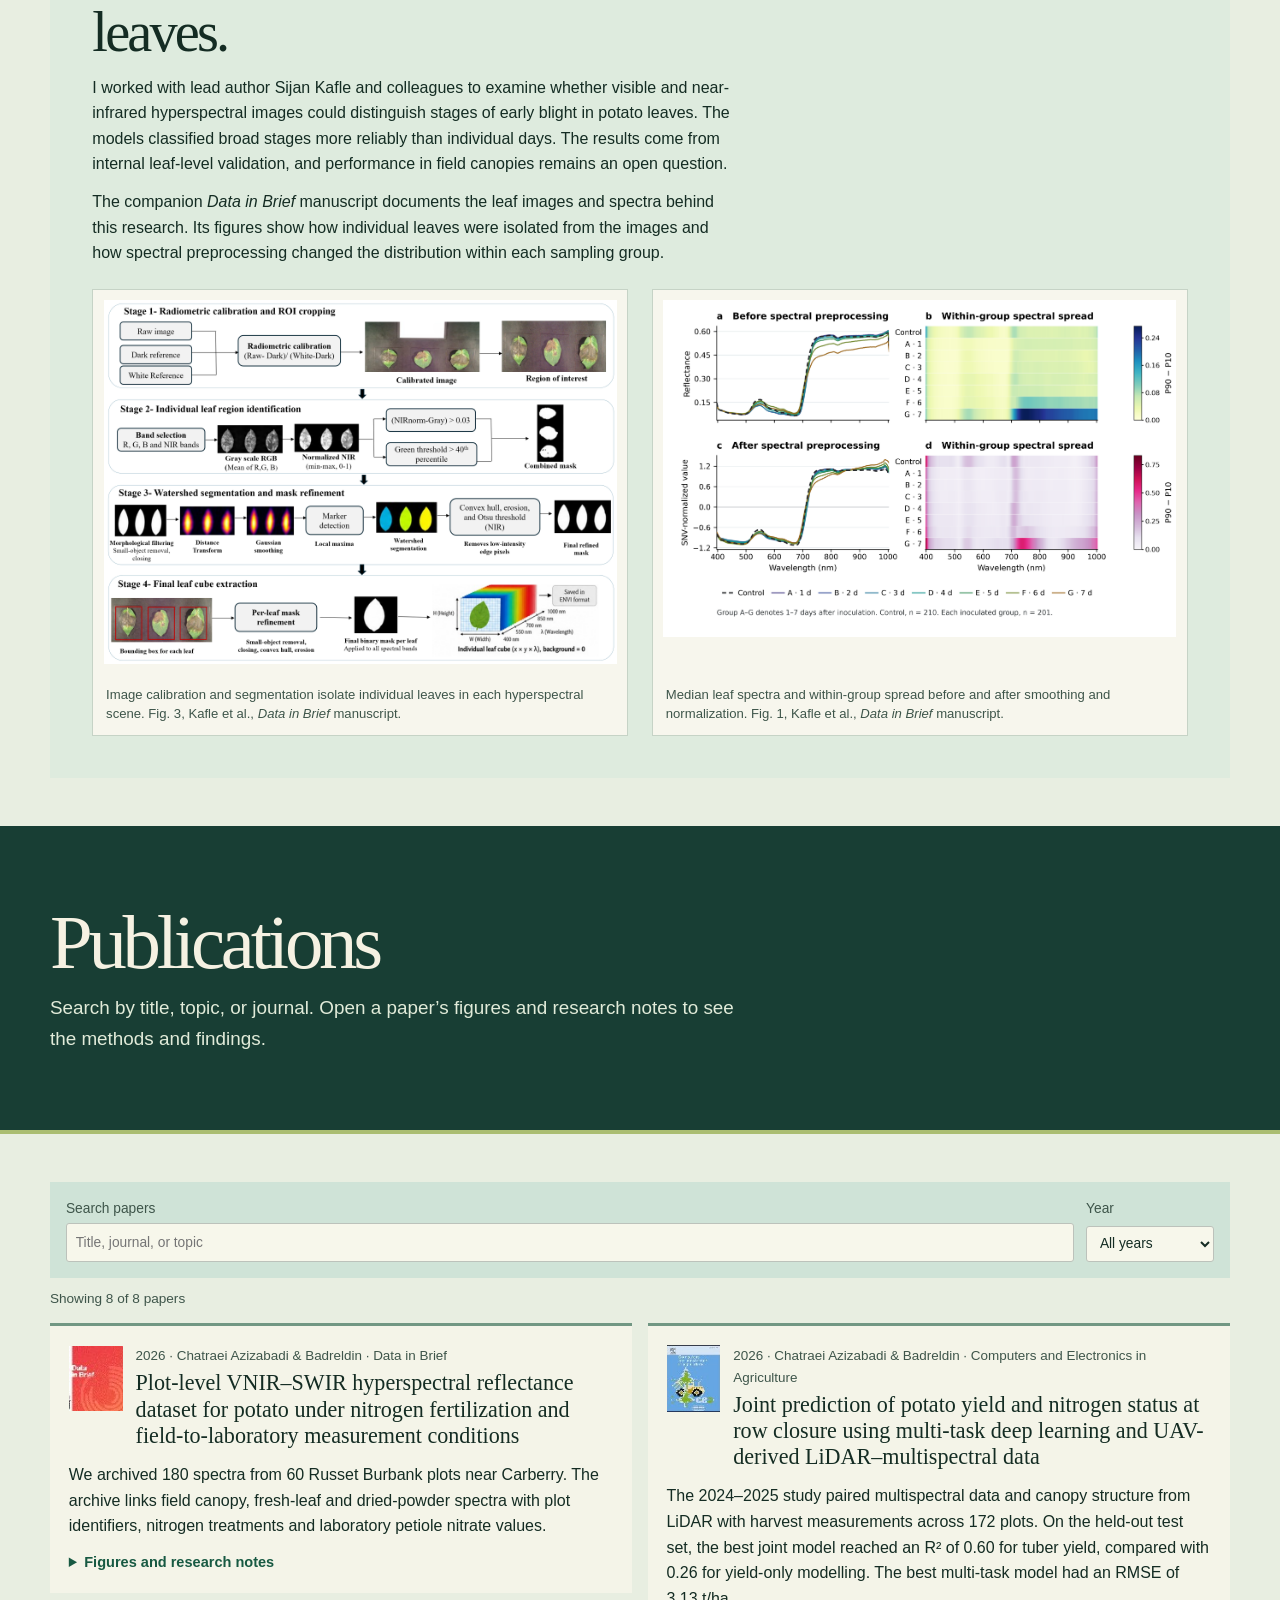
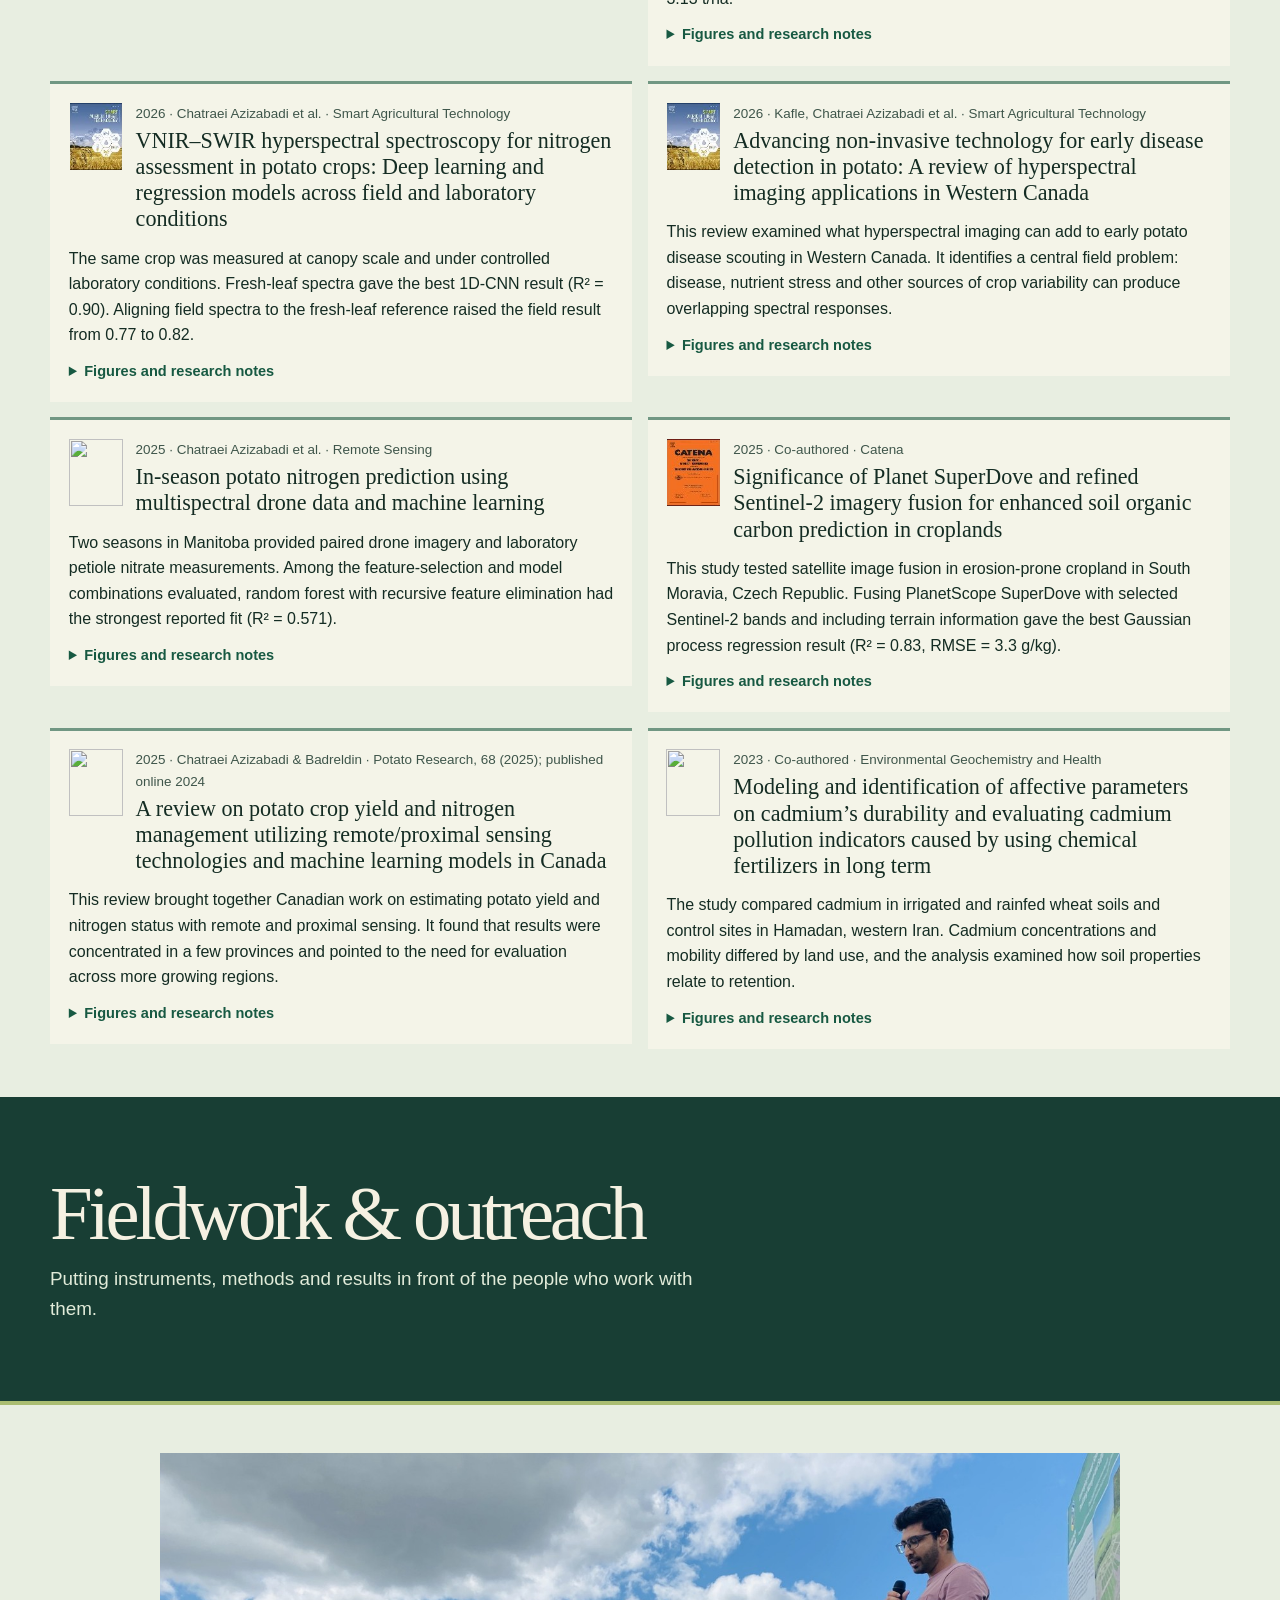
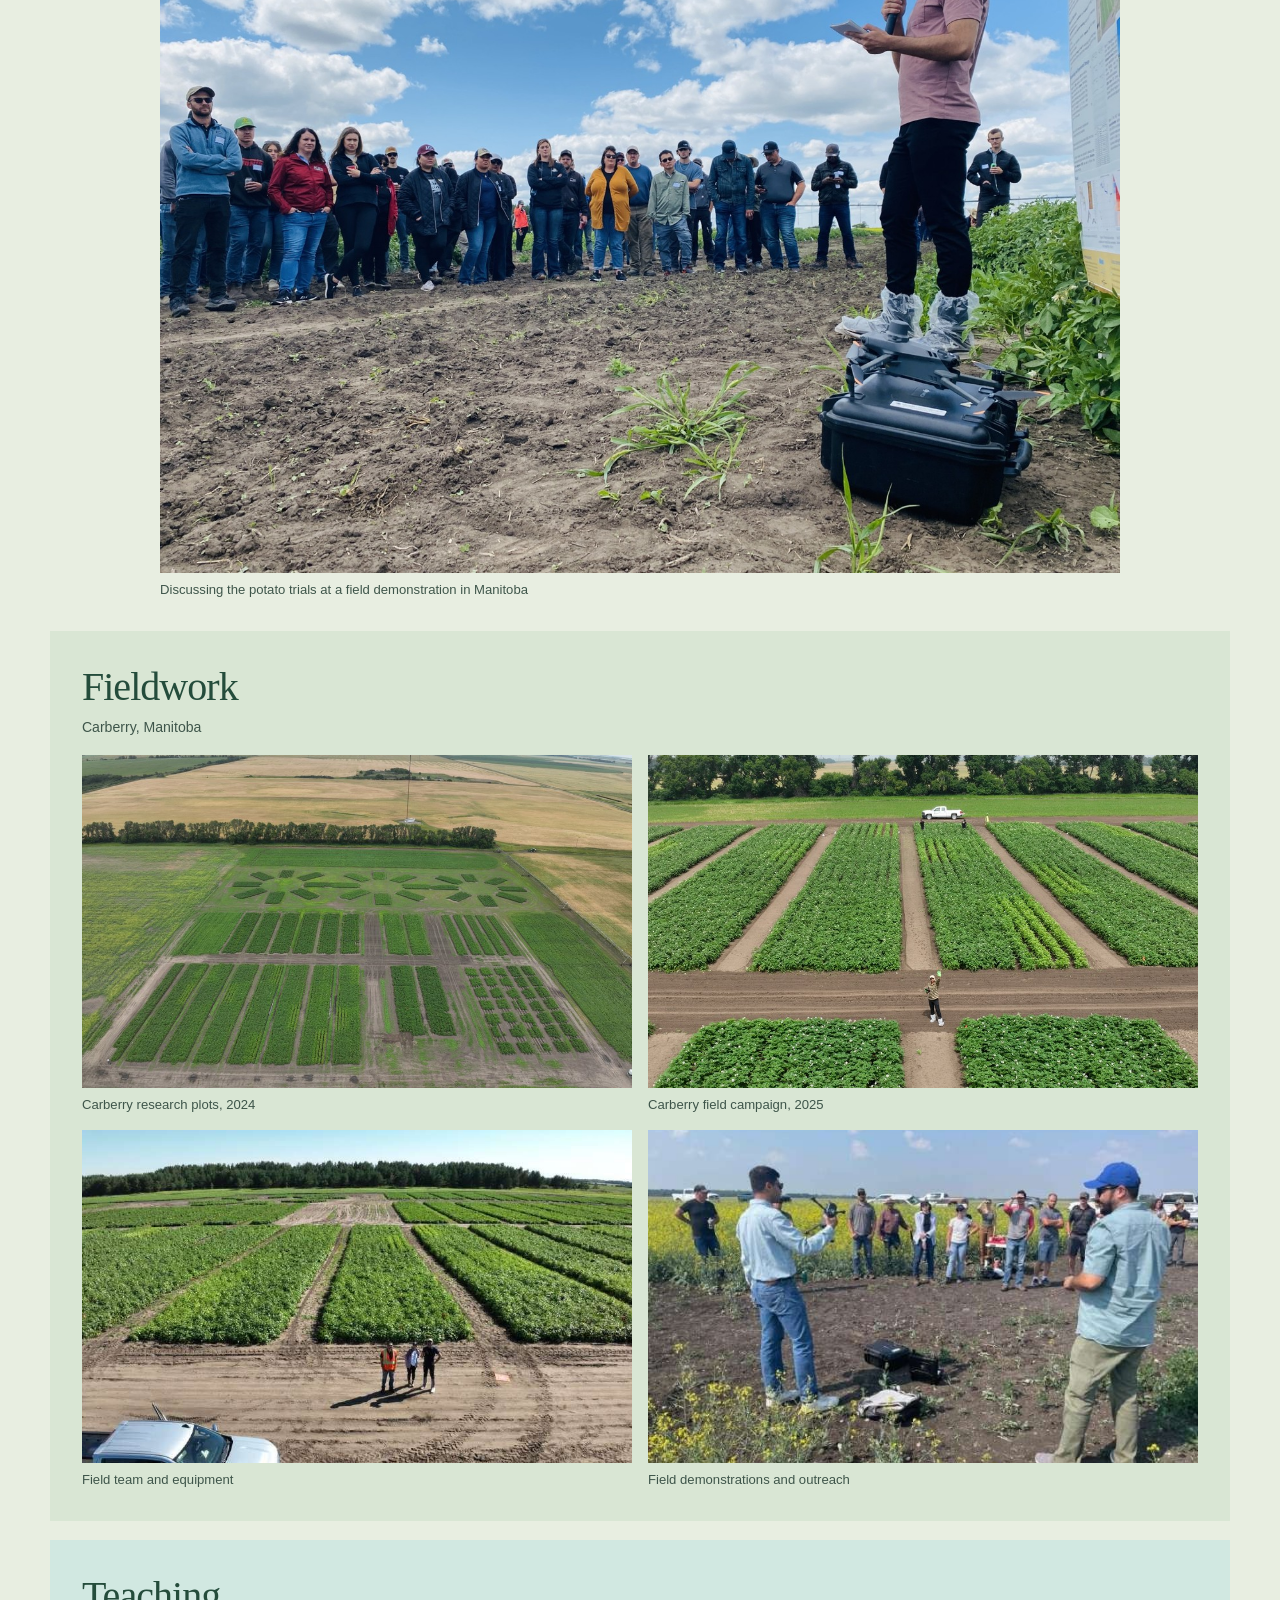
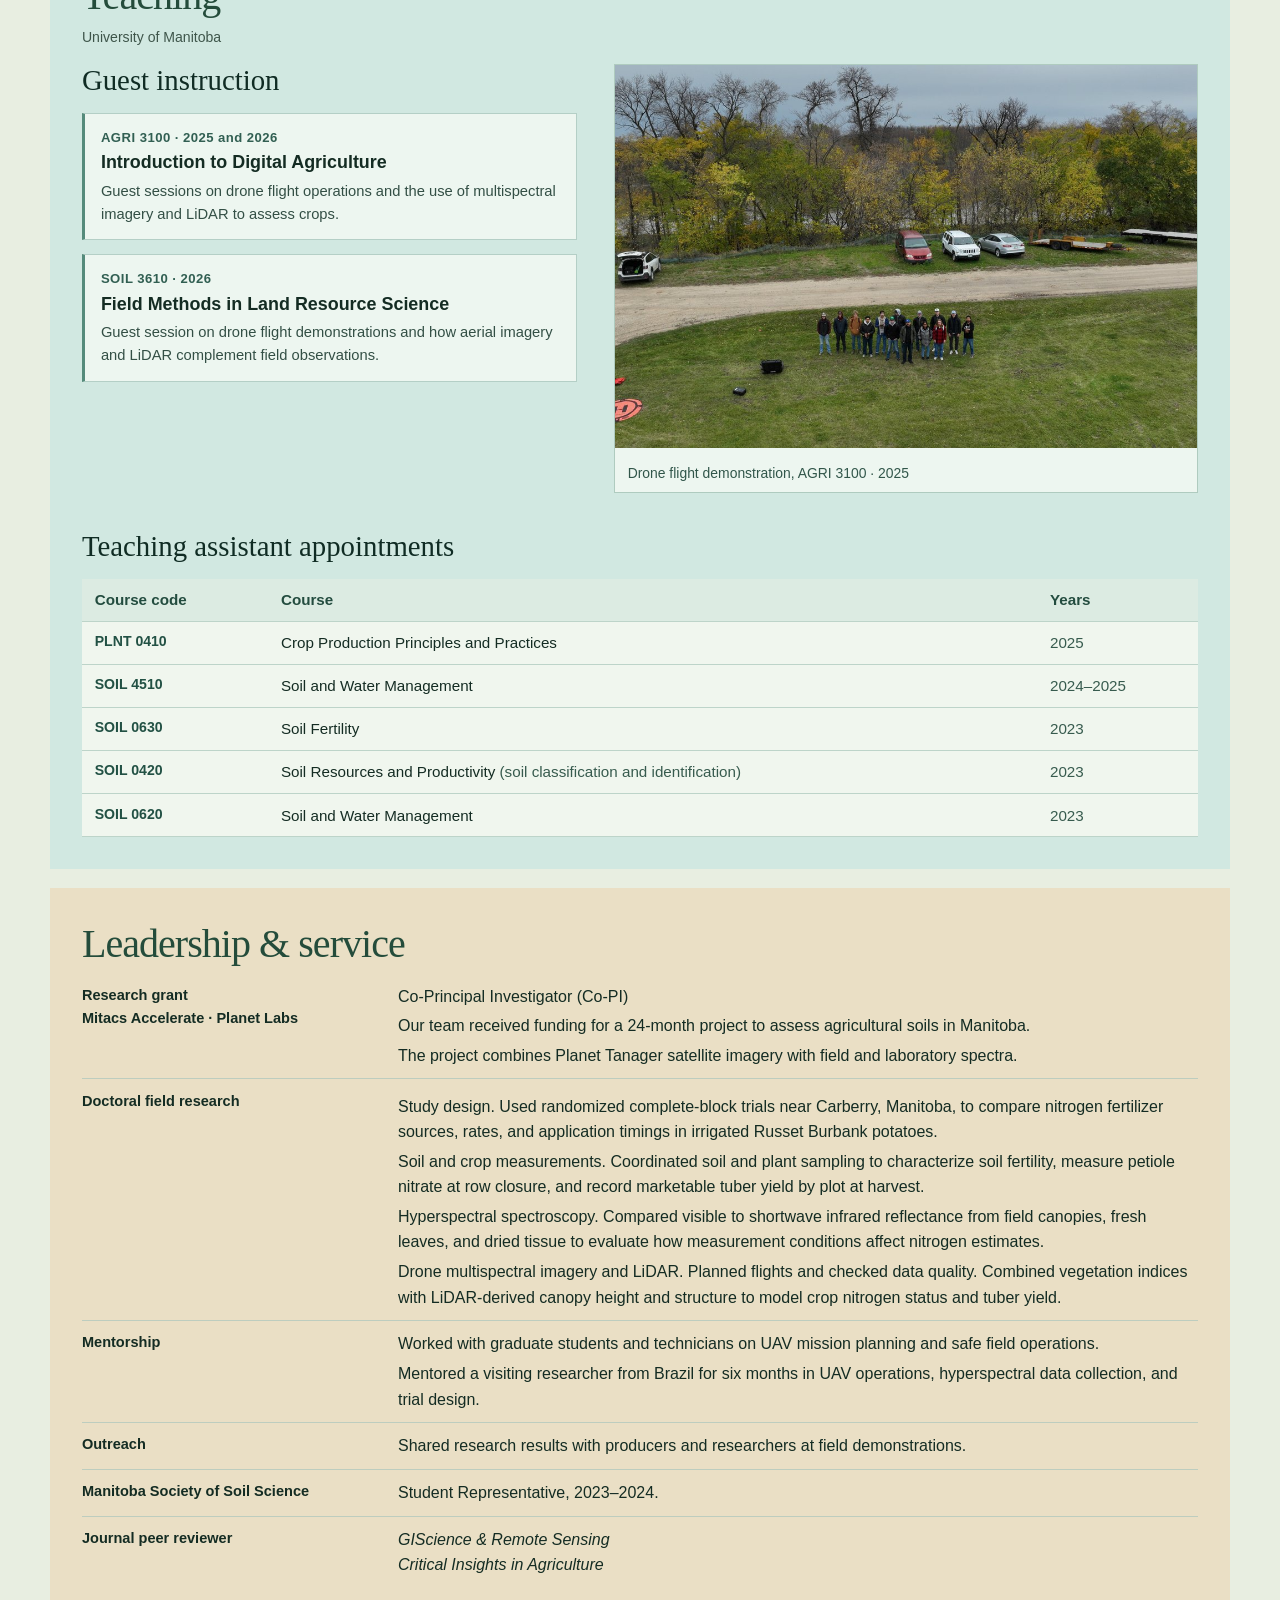
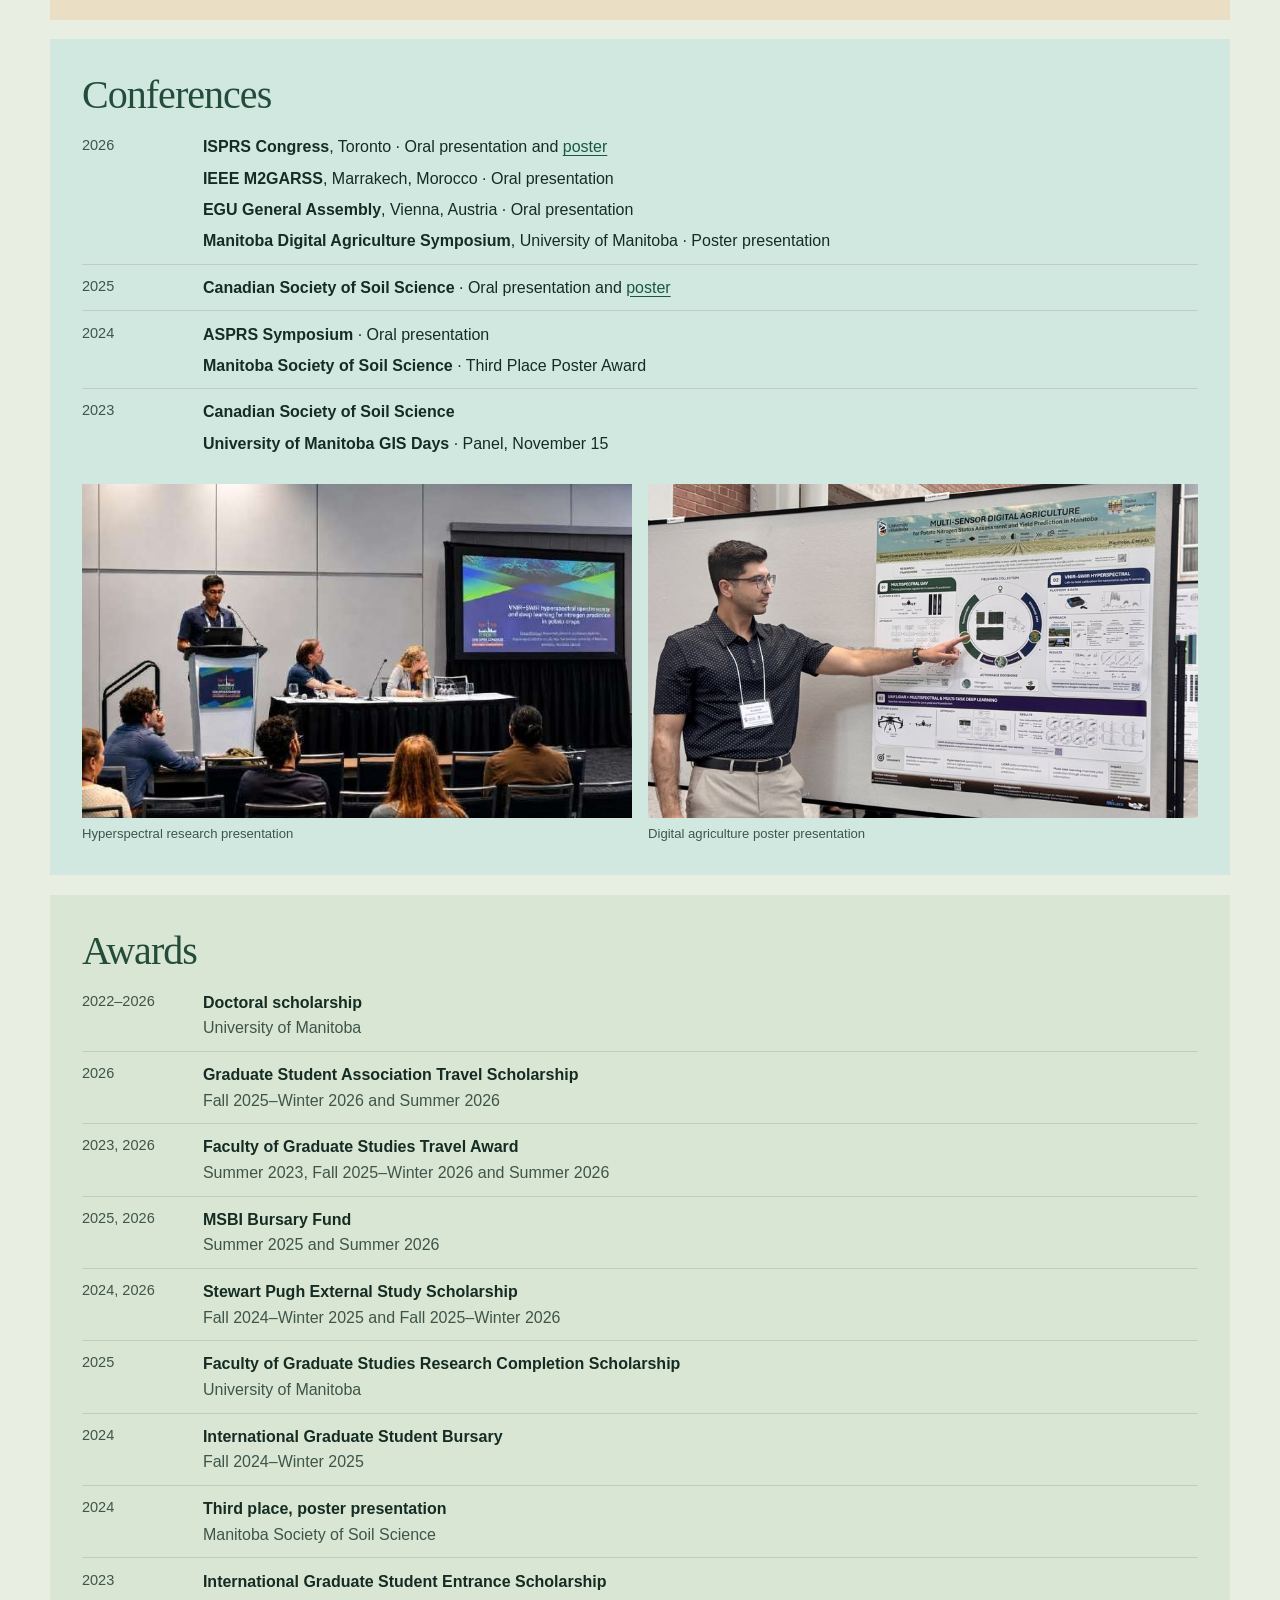
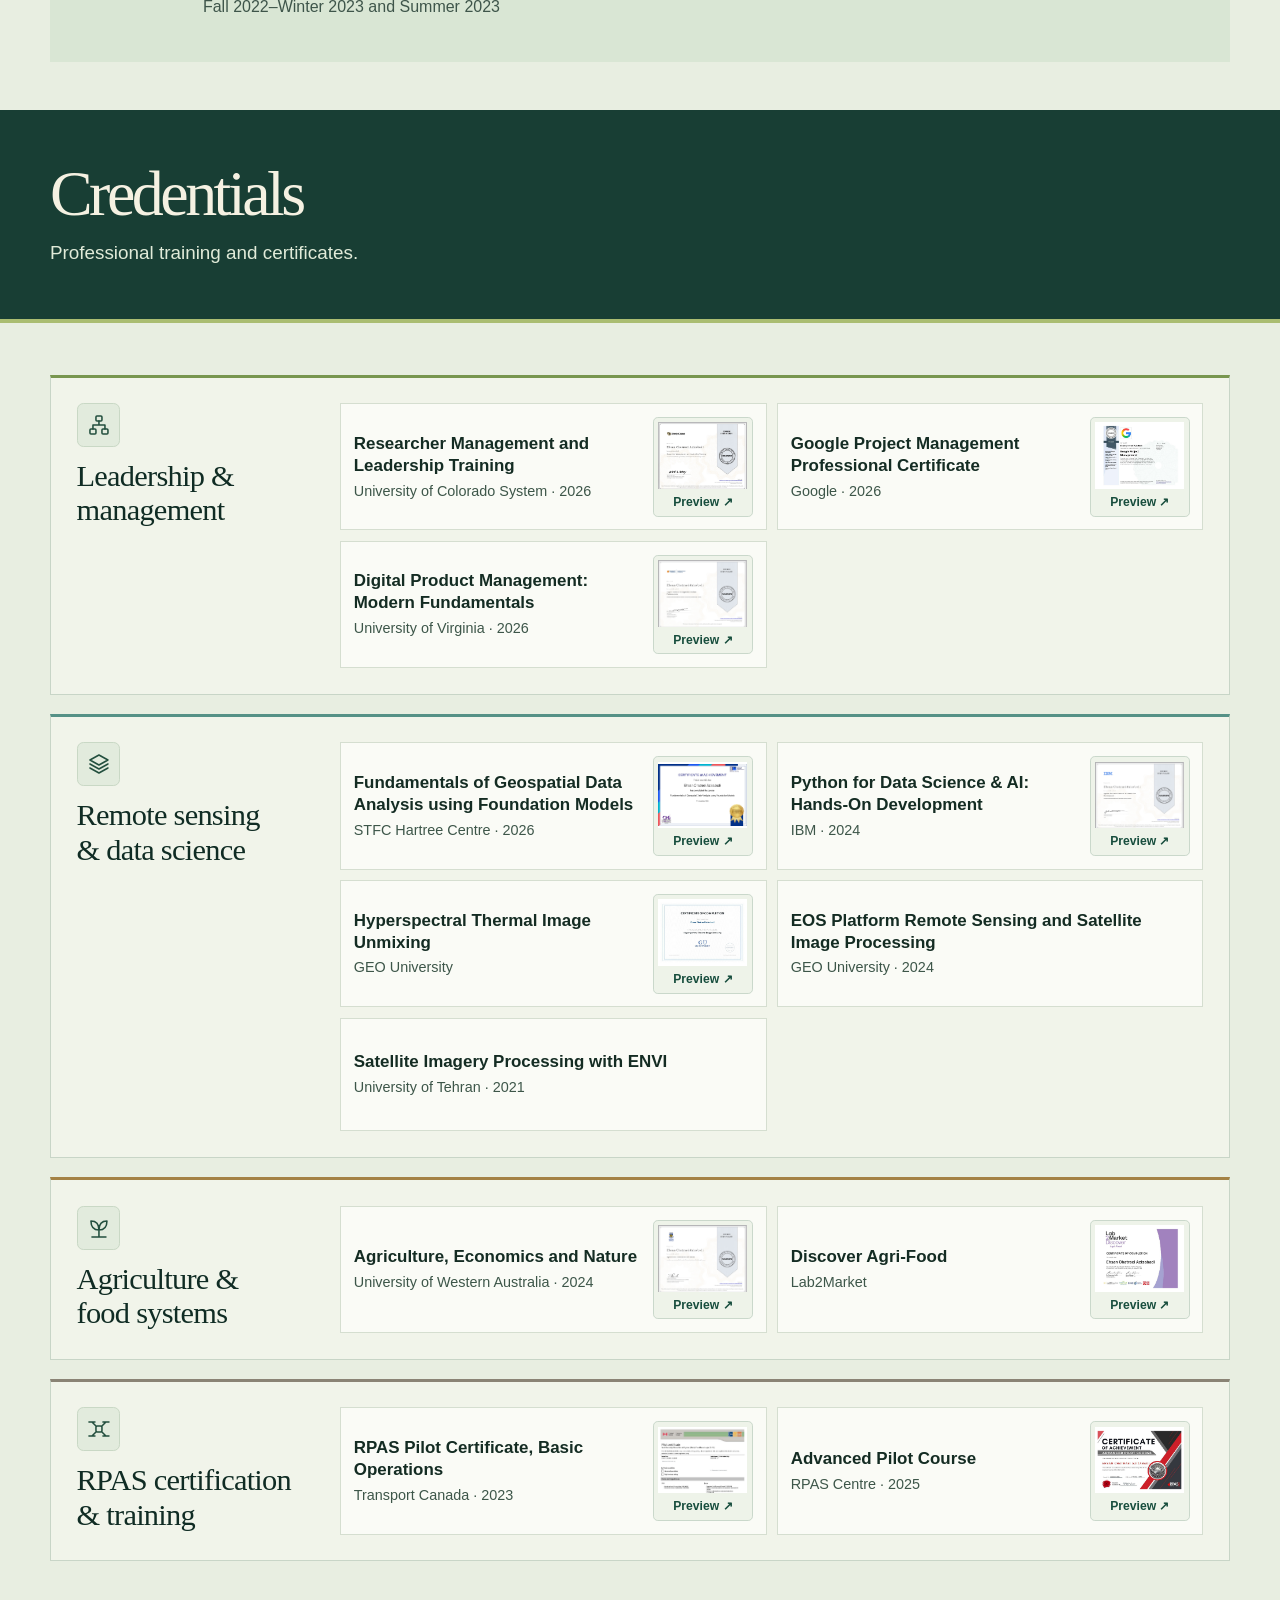
==== commit 434f3a5c: "Replace the homepage Carberry drone study photo" ====
--- a/index.html
+++ b/index.html
@@ -178,7 +178,7 @@
 </div>
 <div class="shell home-grid">
   <article class="feature-post">
-    <a class="cover-photo" href="#crop"><img src="field-design.jpg" alt="Aerial view of potato trials in Carberry, Manitoba" width="1050" height="690"></a>
+    <a class="cover-photo" href="#crop"><img src="carberry-field-cover.jpg" alt="Drone view of Carberry potato trial plots and surrounding fields under a cloudy sky" width="1700" height="1274"></a>
     <div class="story-copy">
       <p class="context">Carberry, Manitoba <span>·</span> Drone imagery &amp; field trials</p>
       <h2><a href="#crop">What can a drone tell us before harvest?</a></h2>
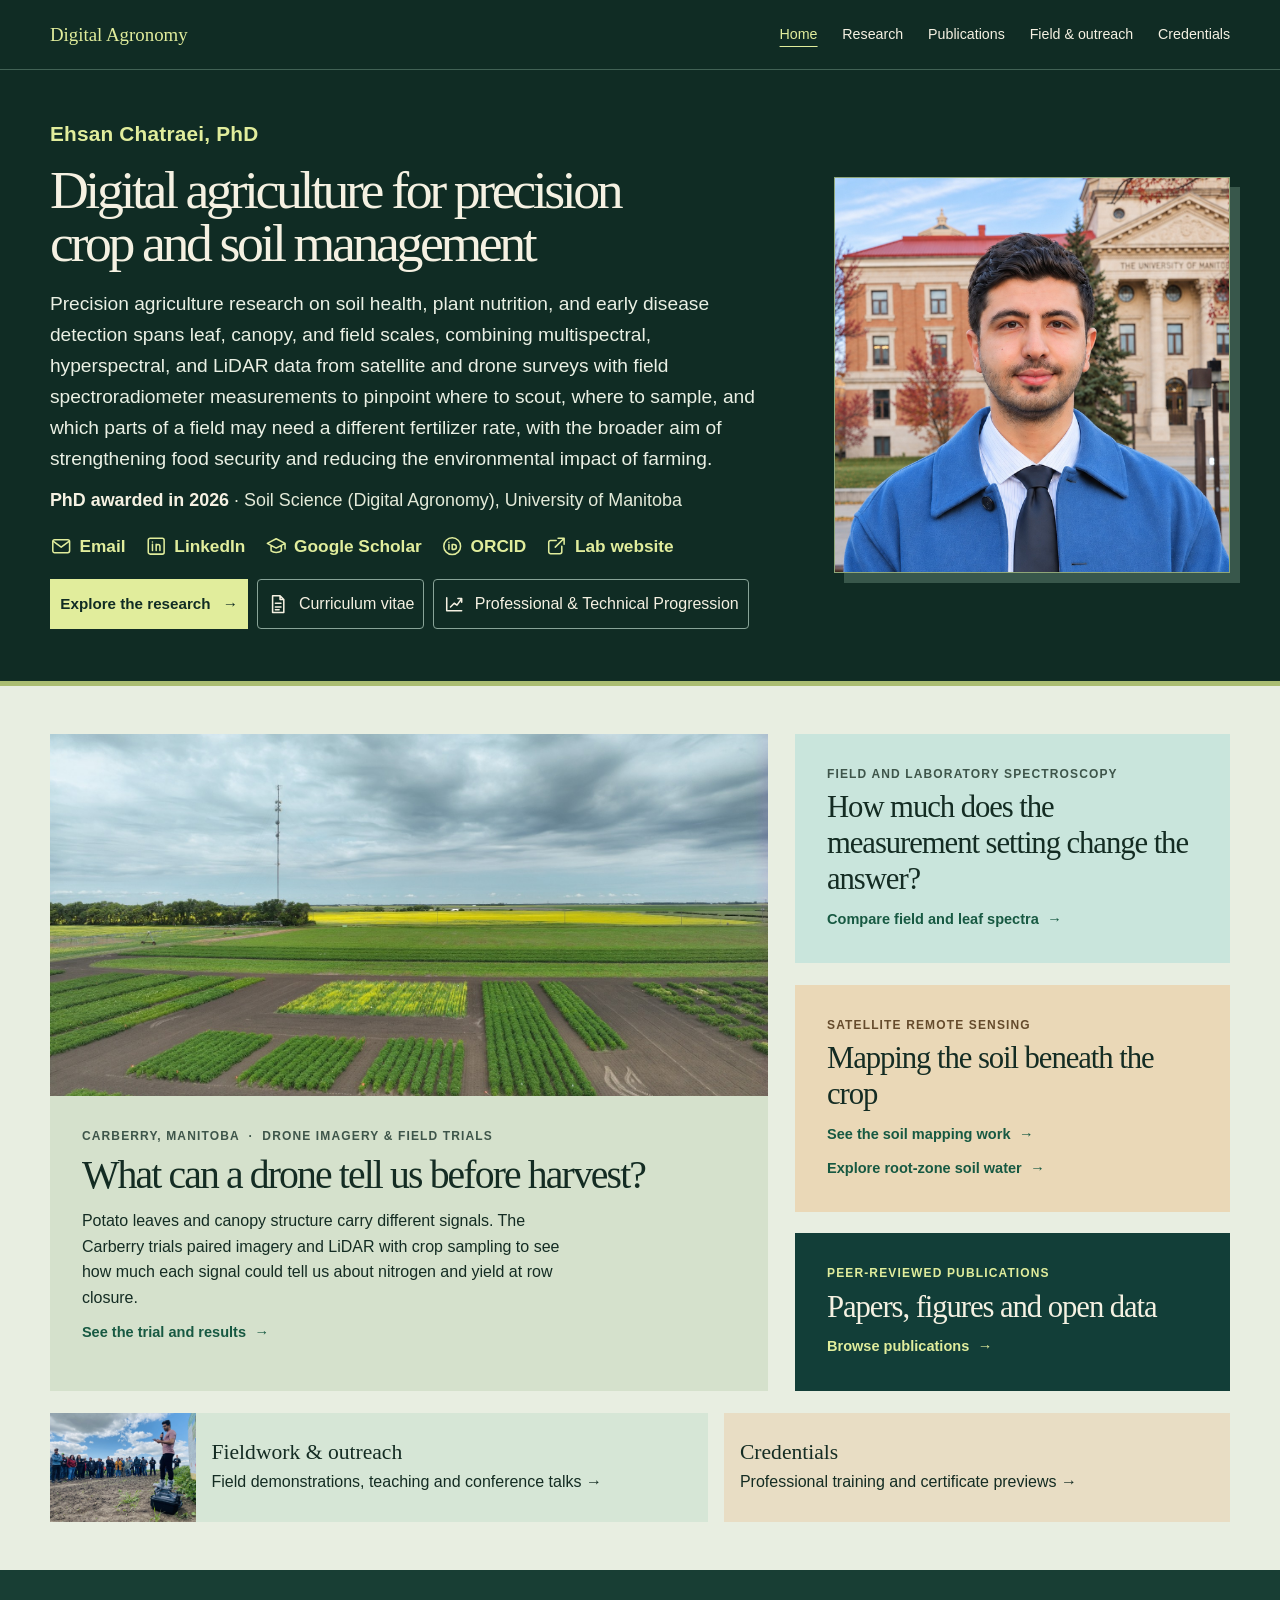
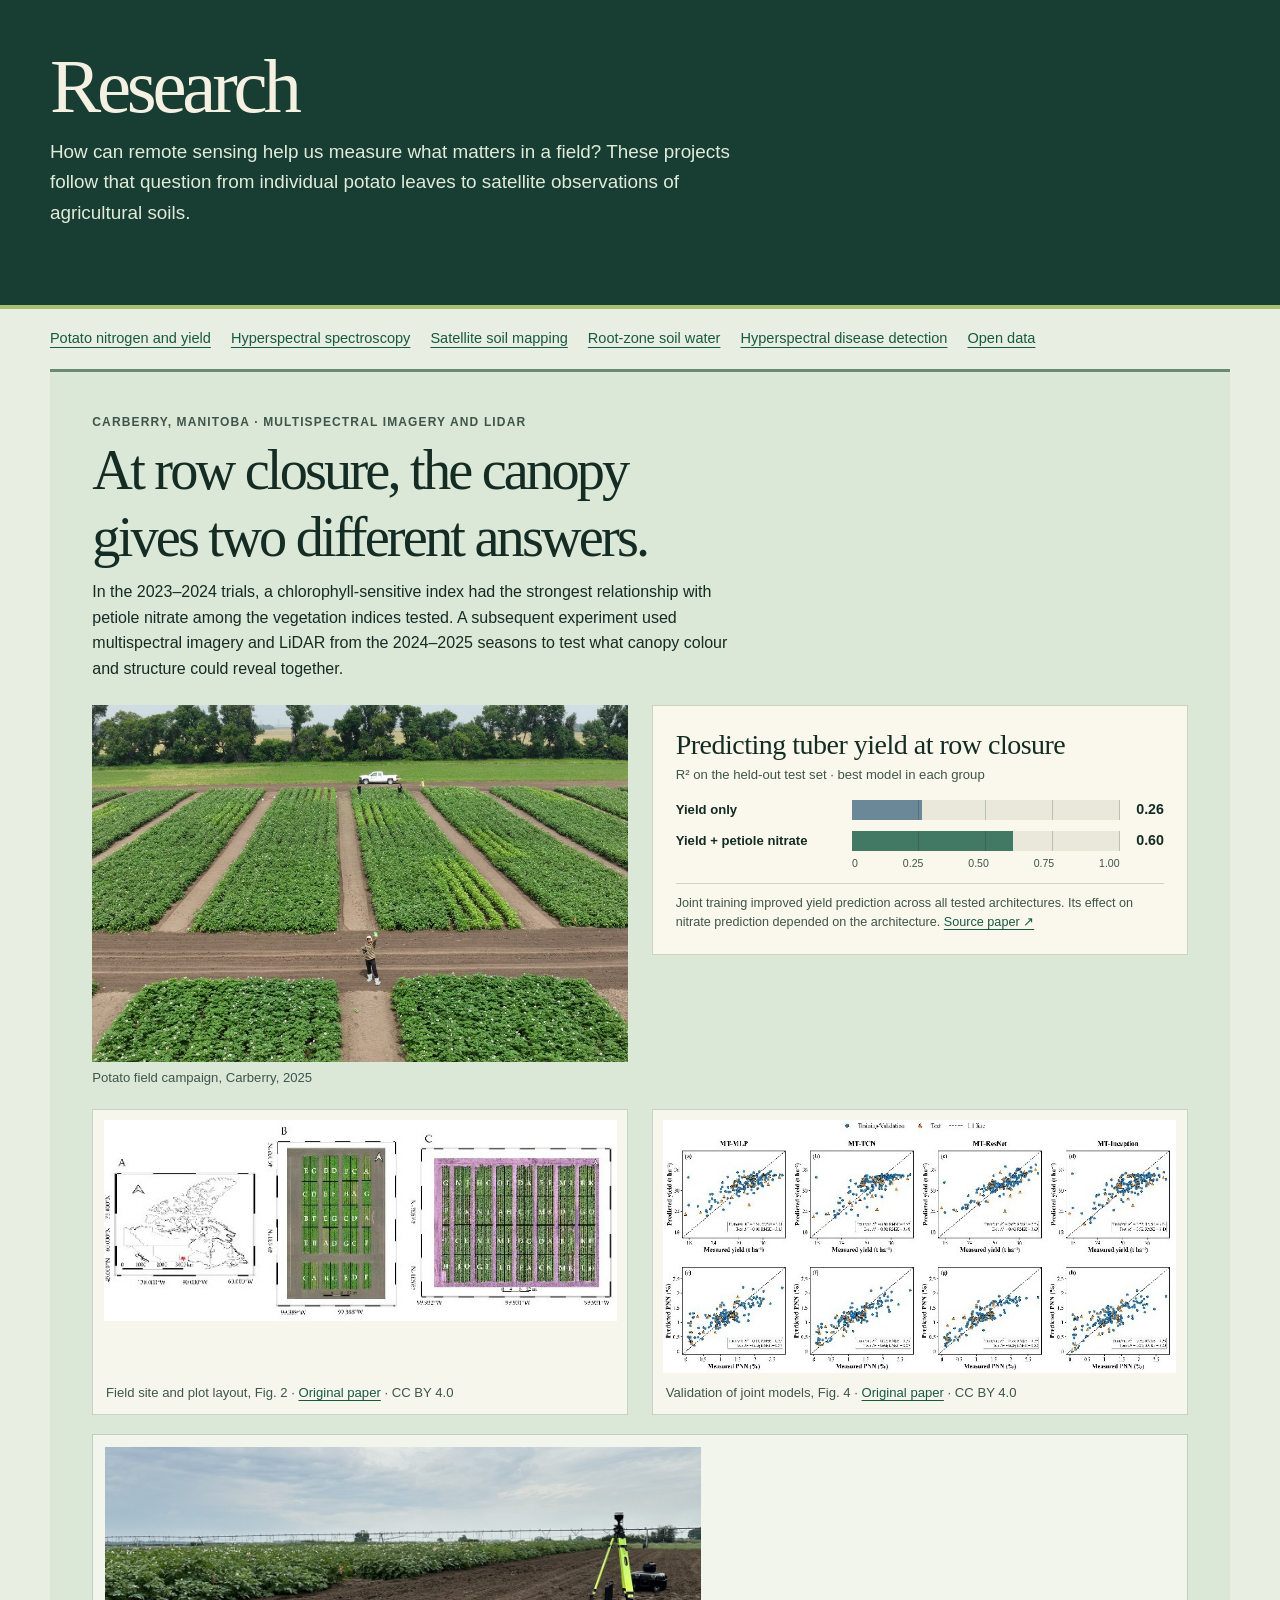
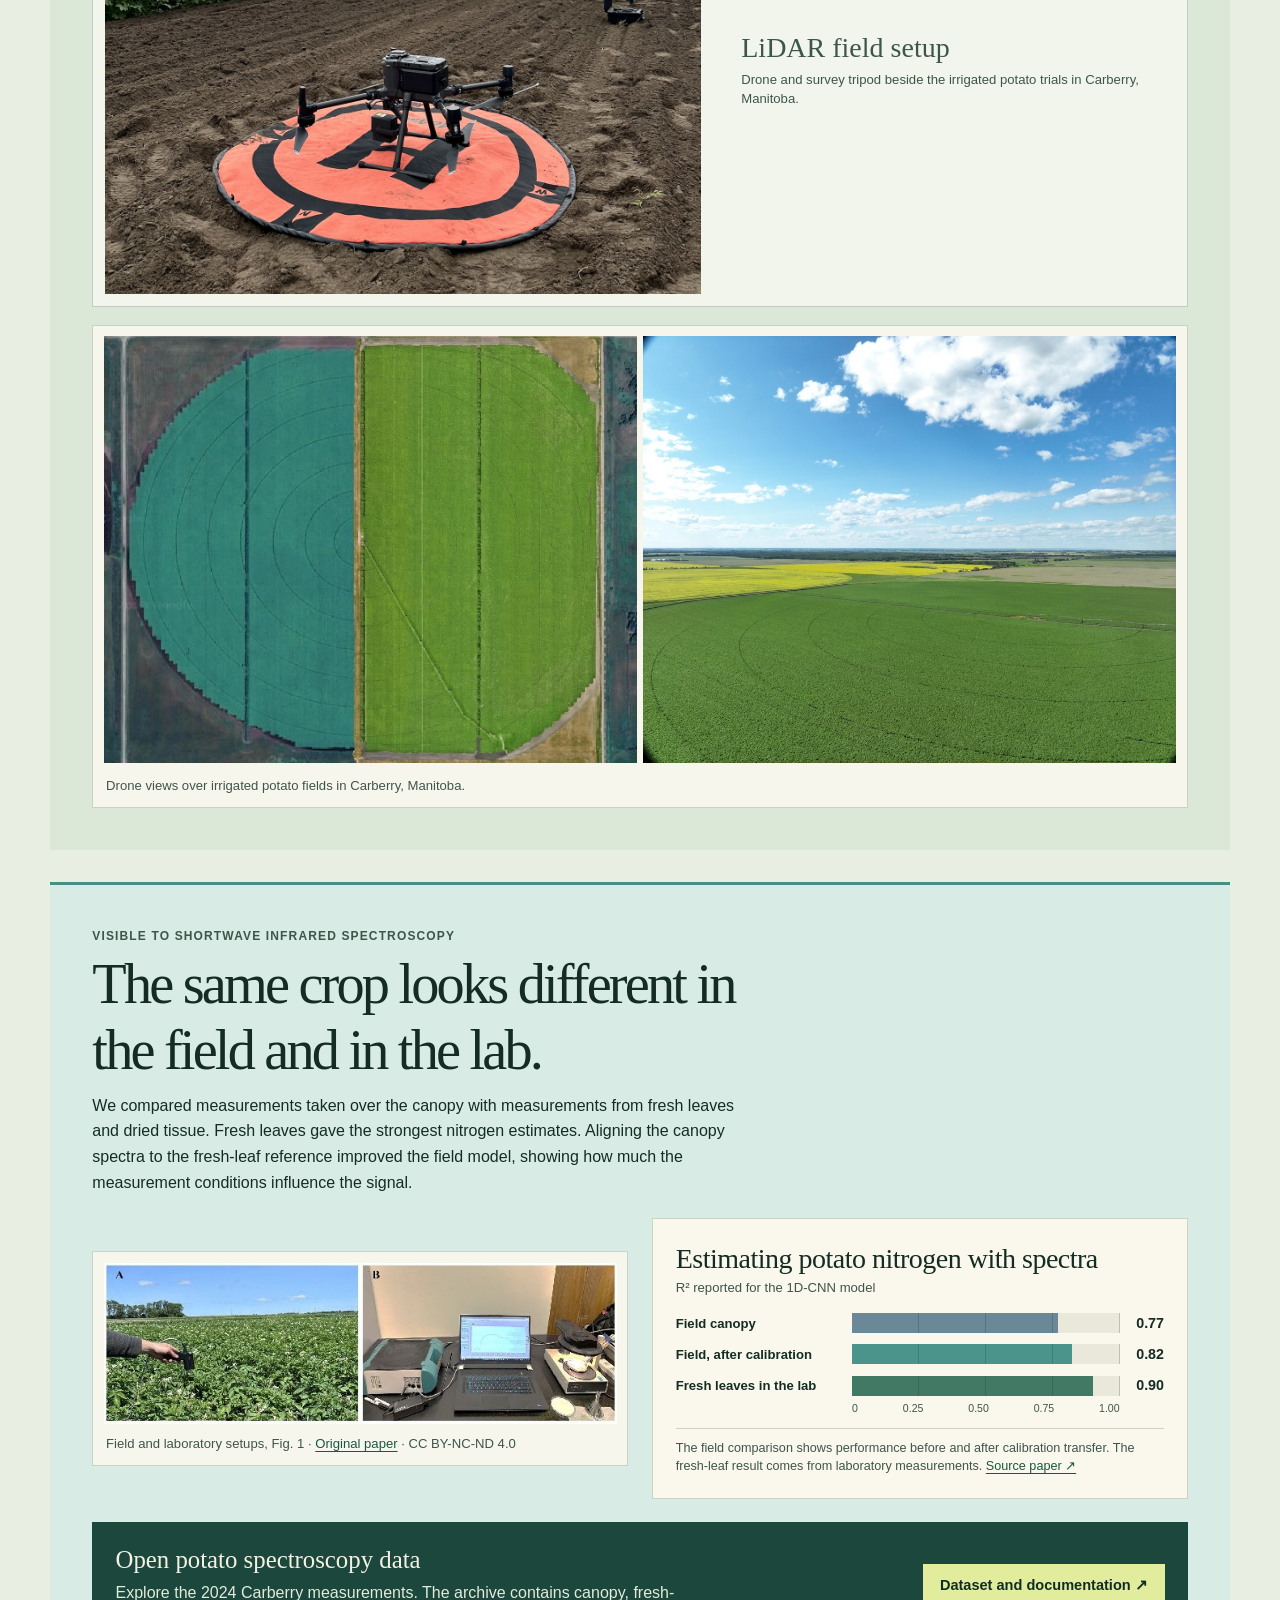
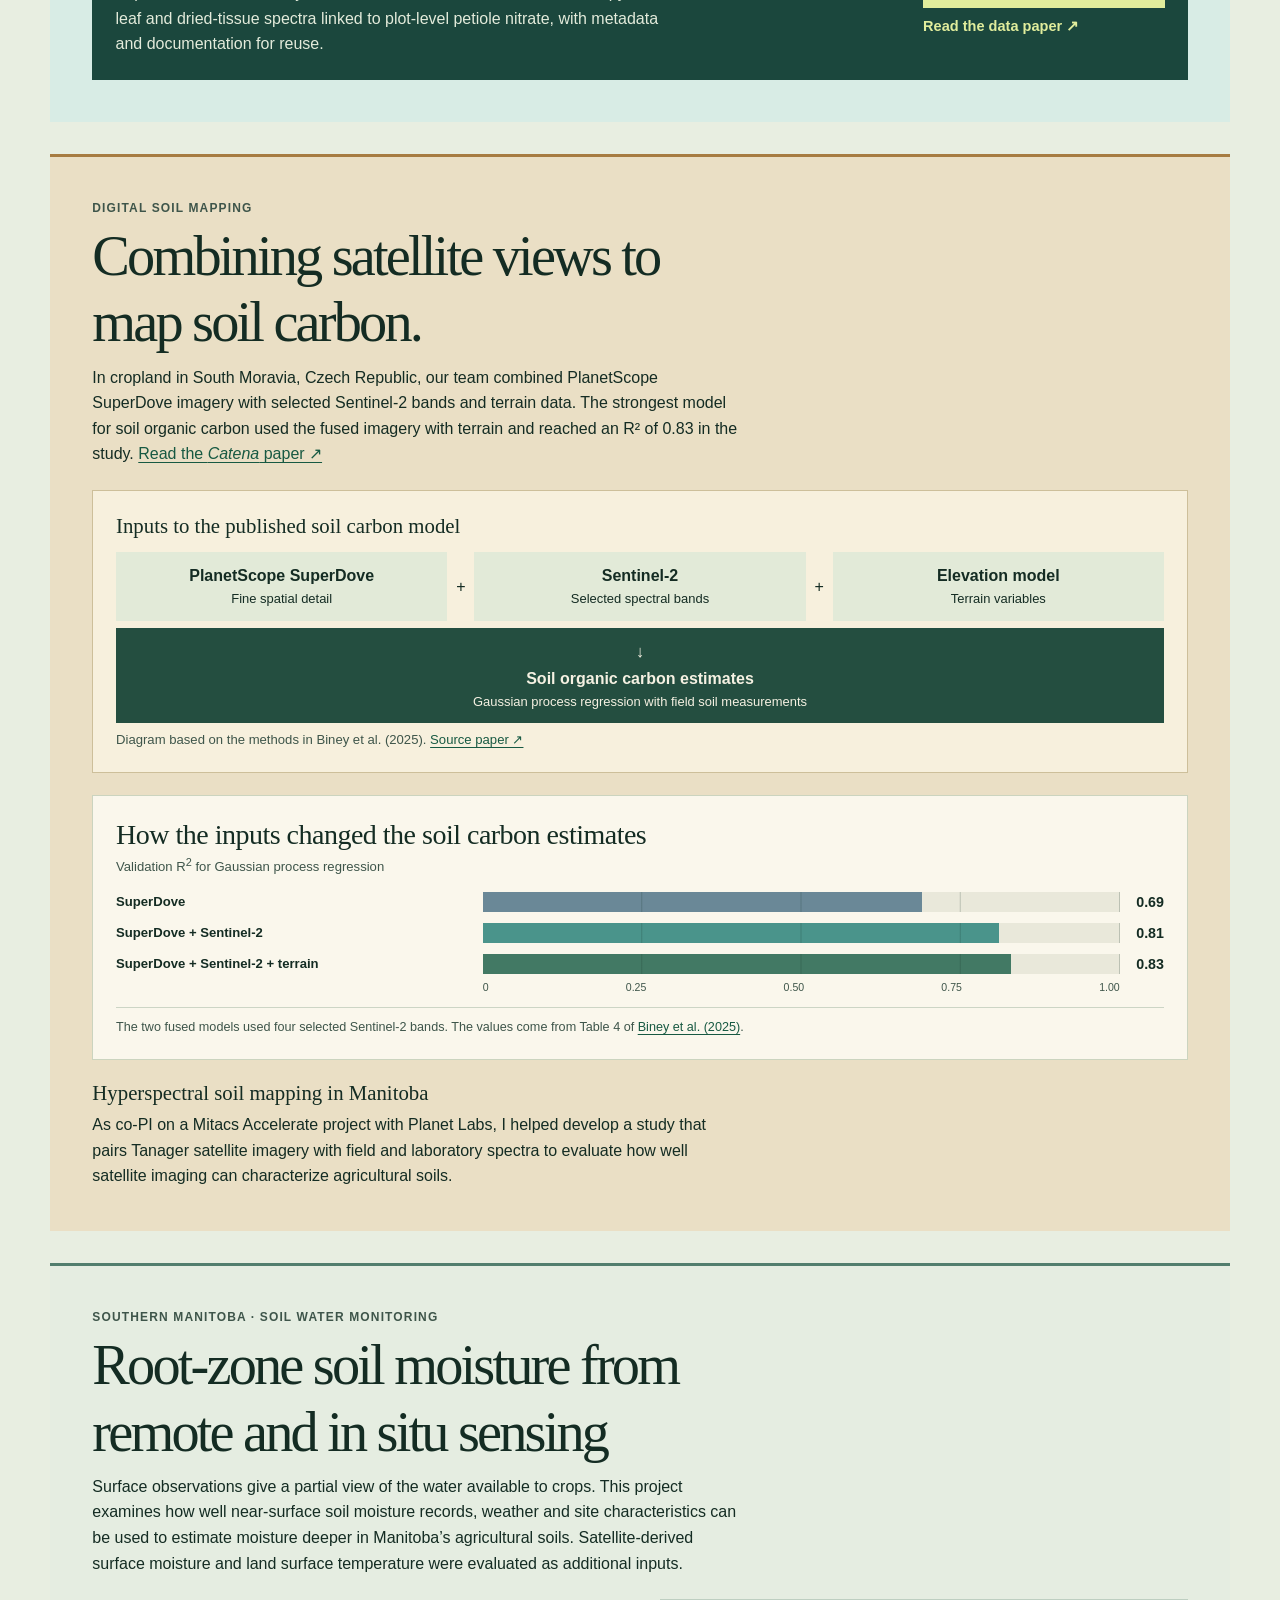
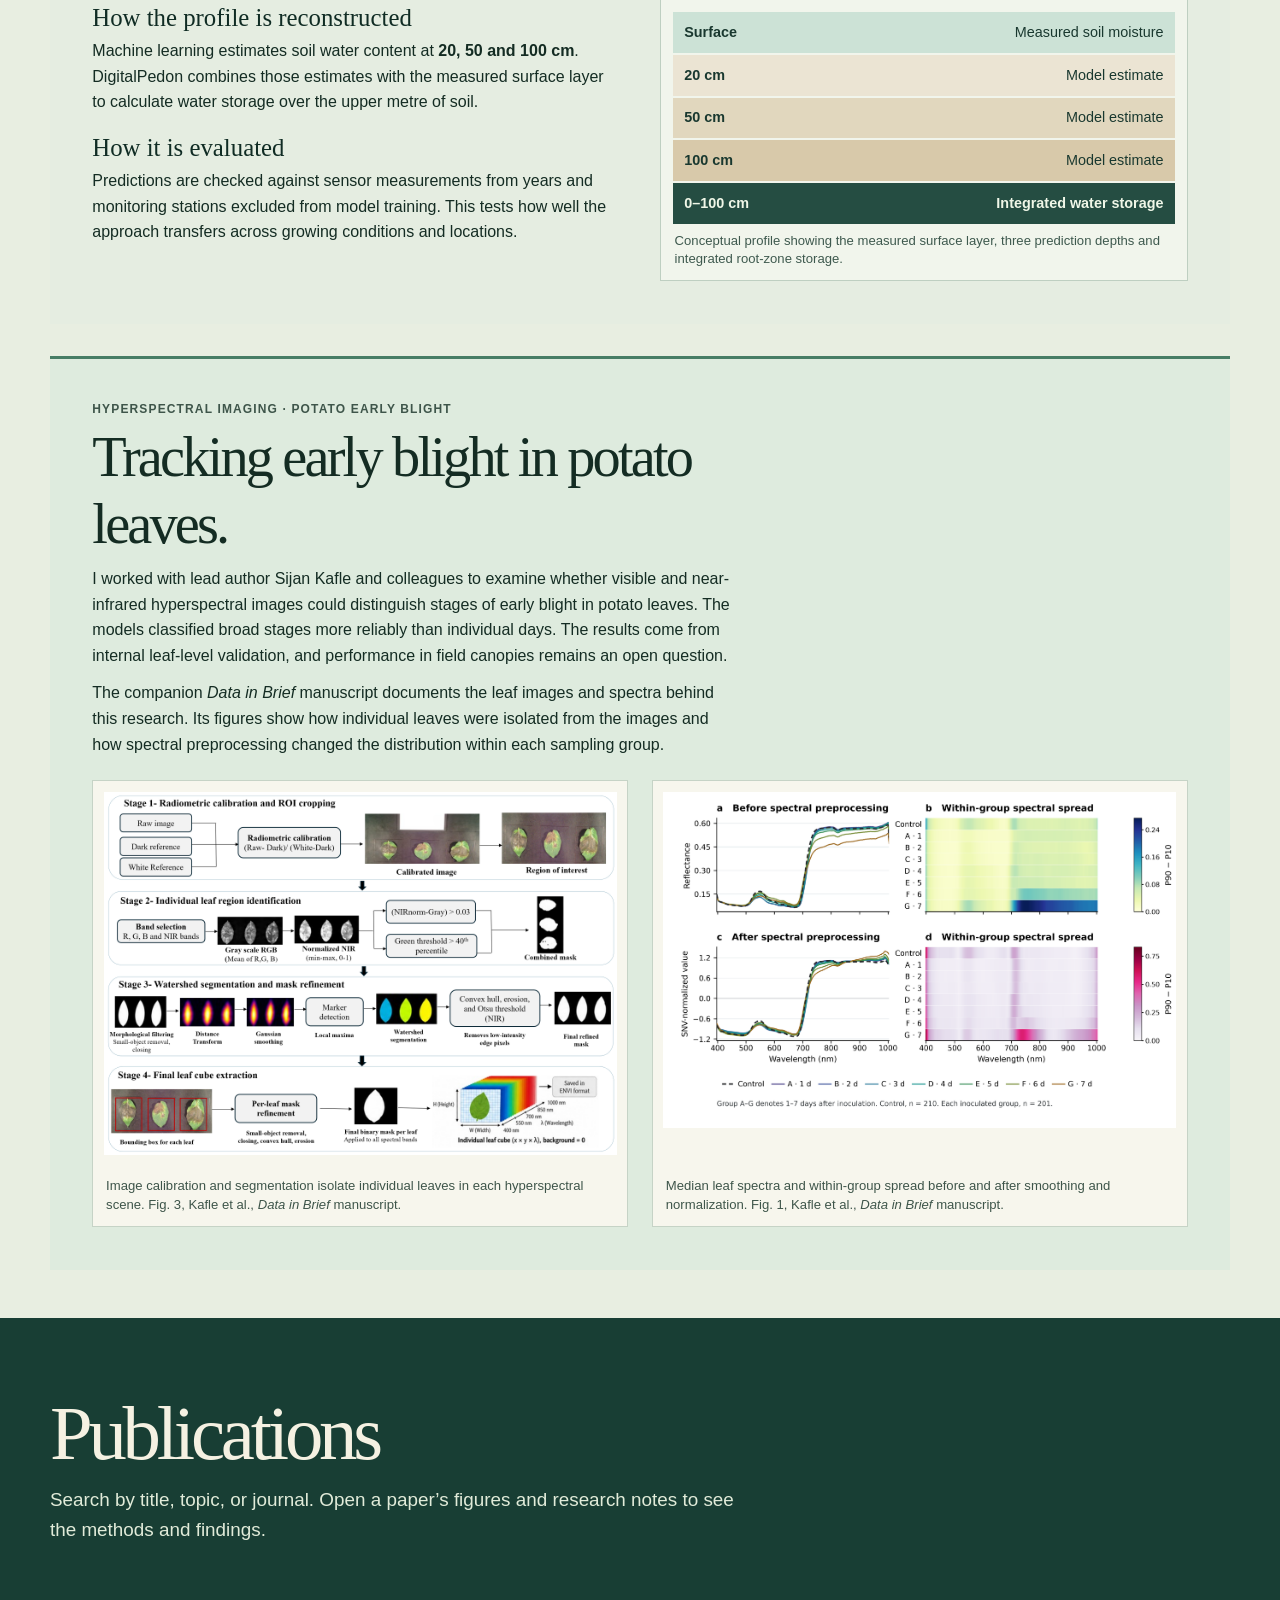
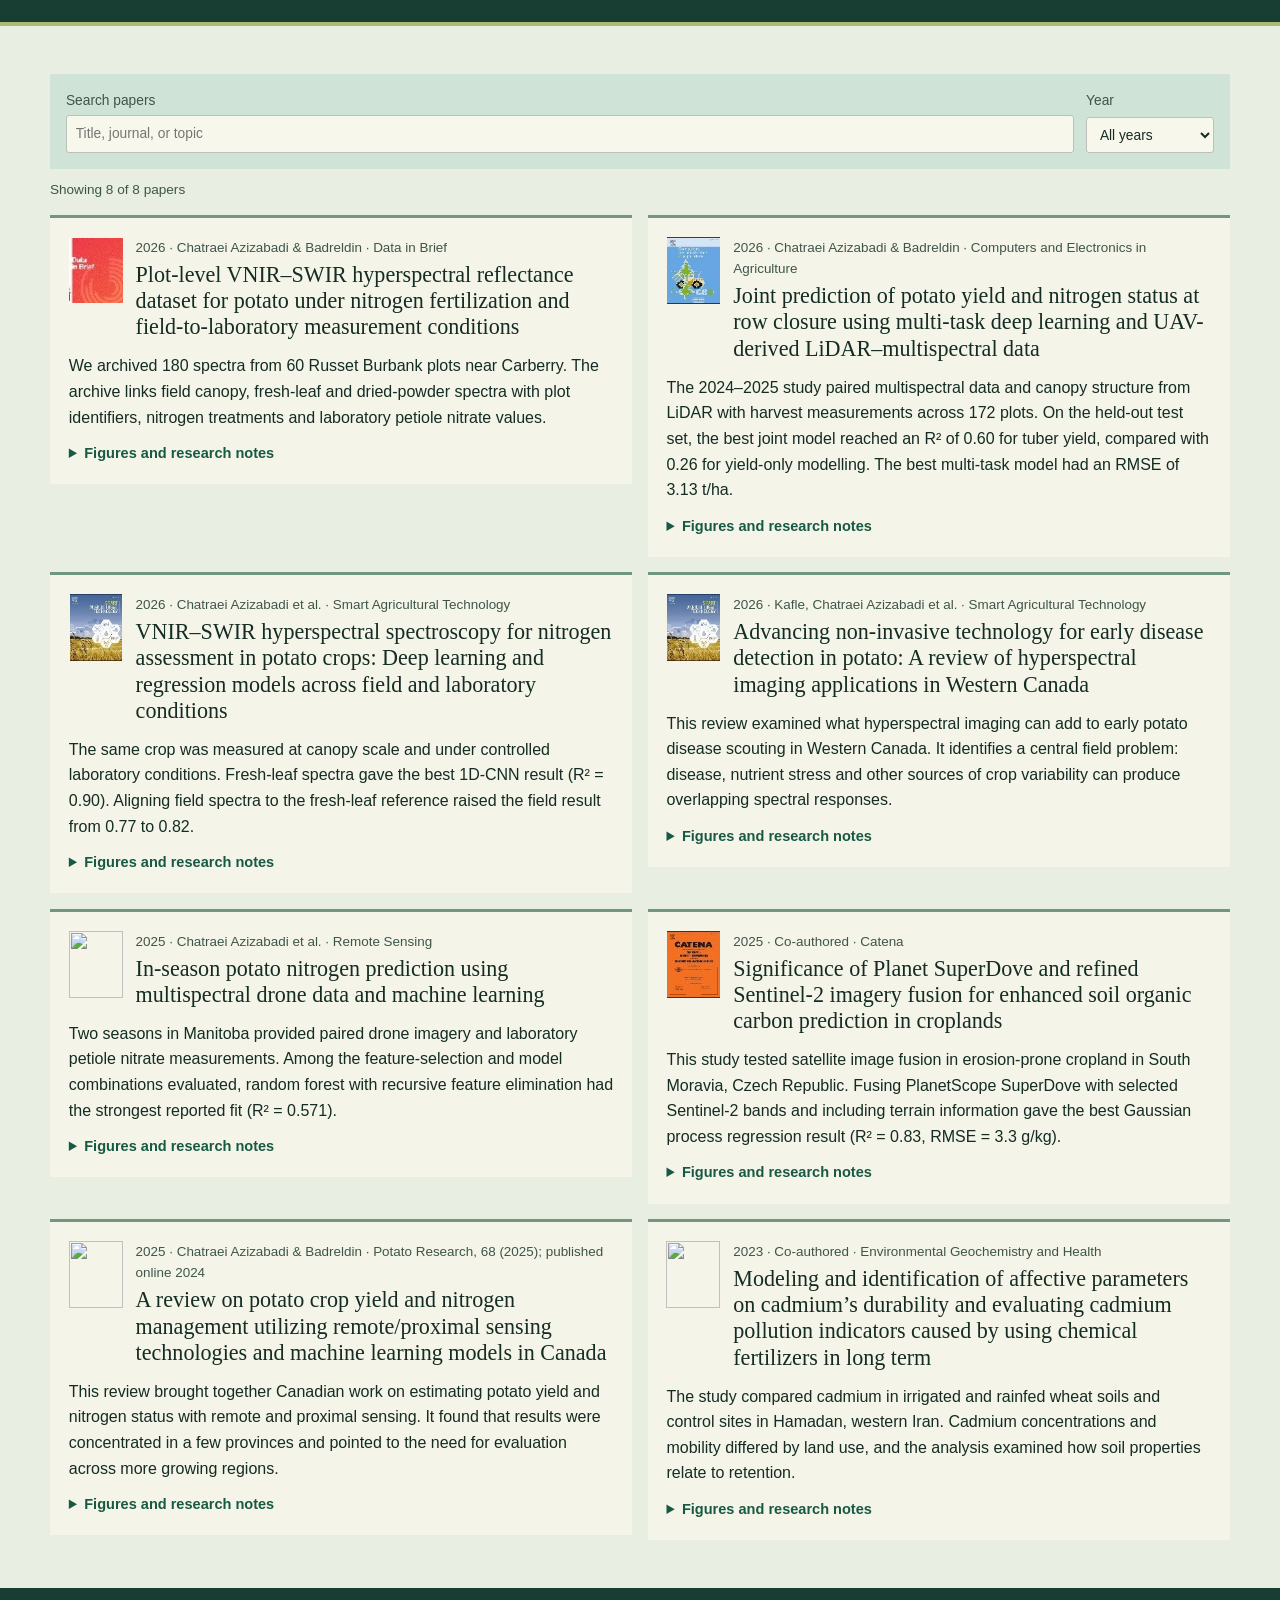
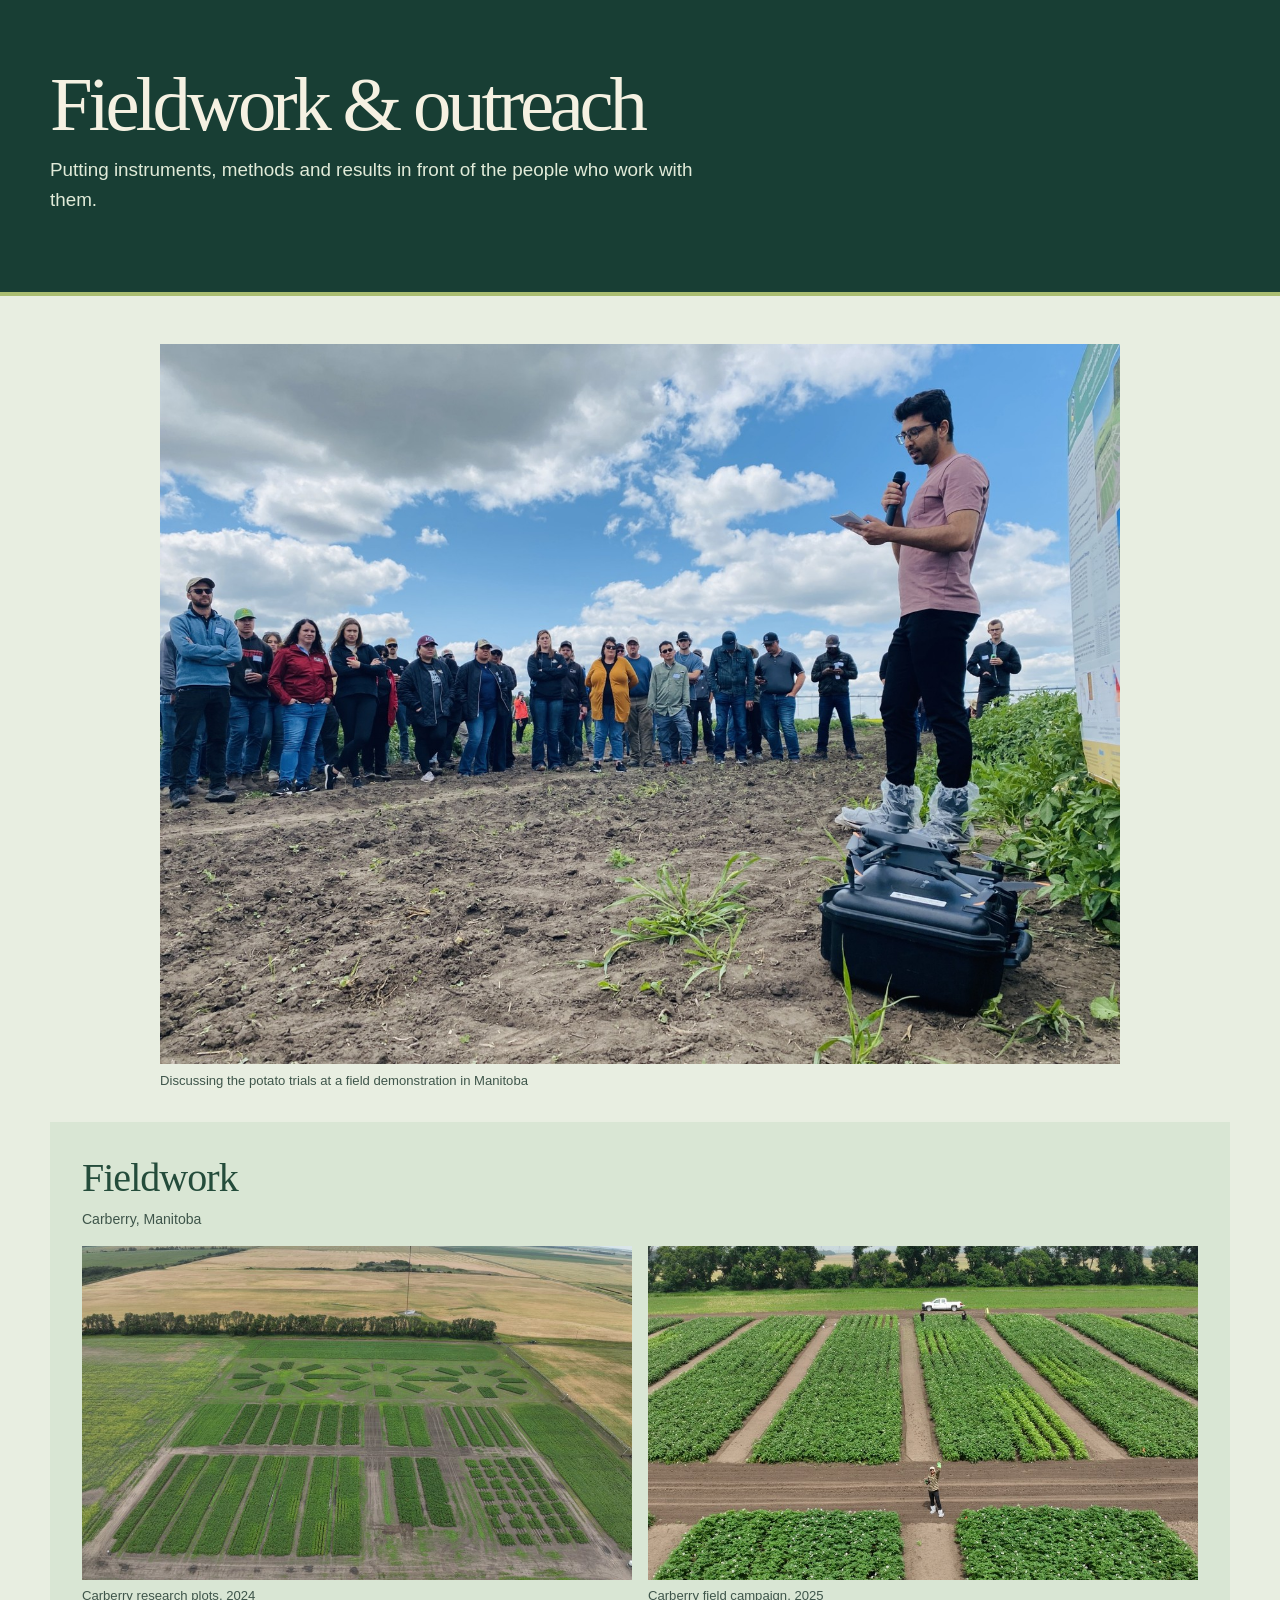
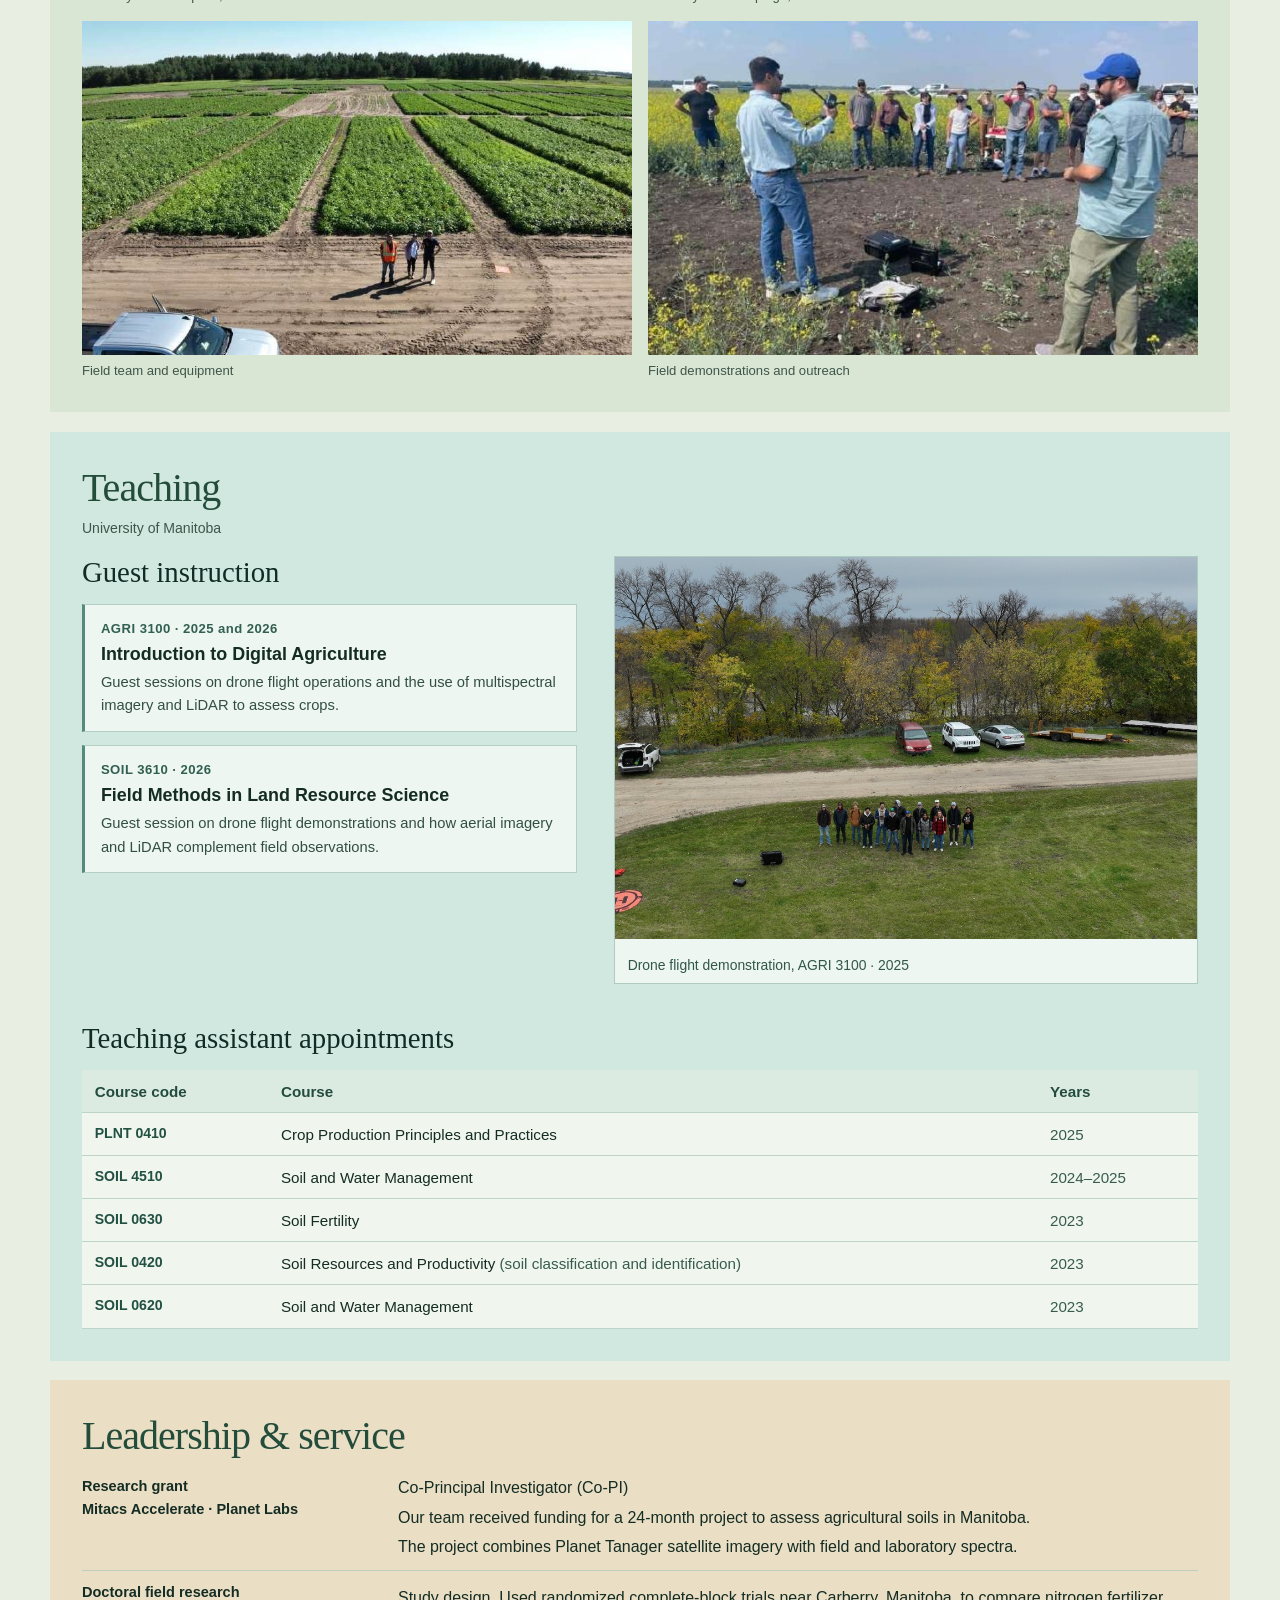
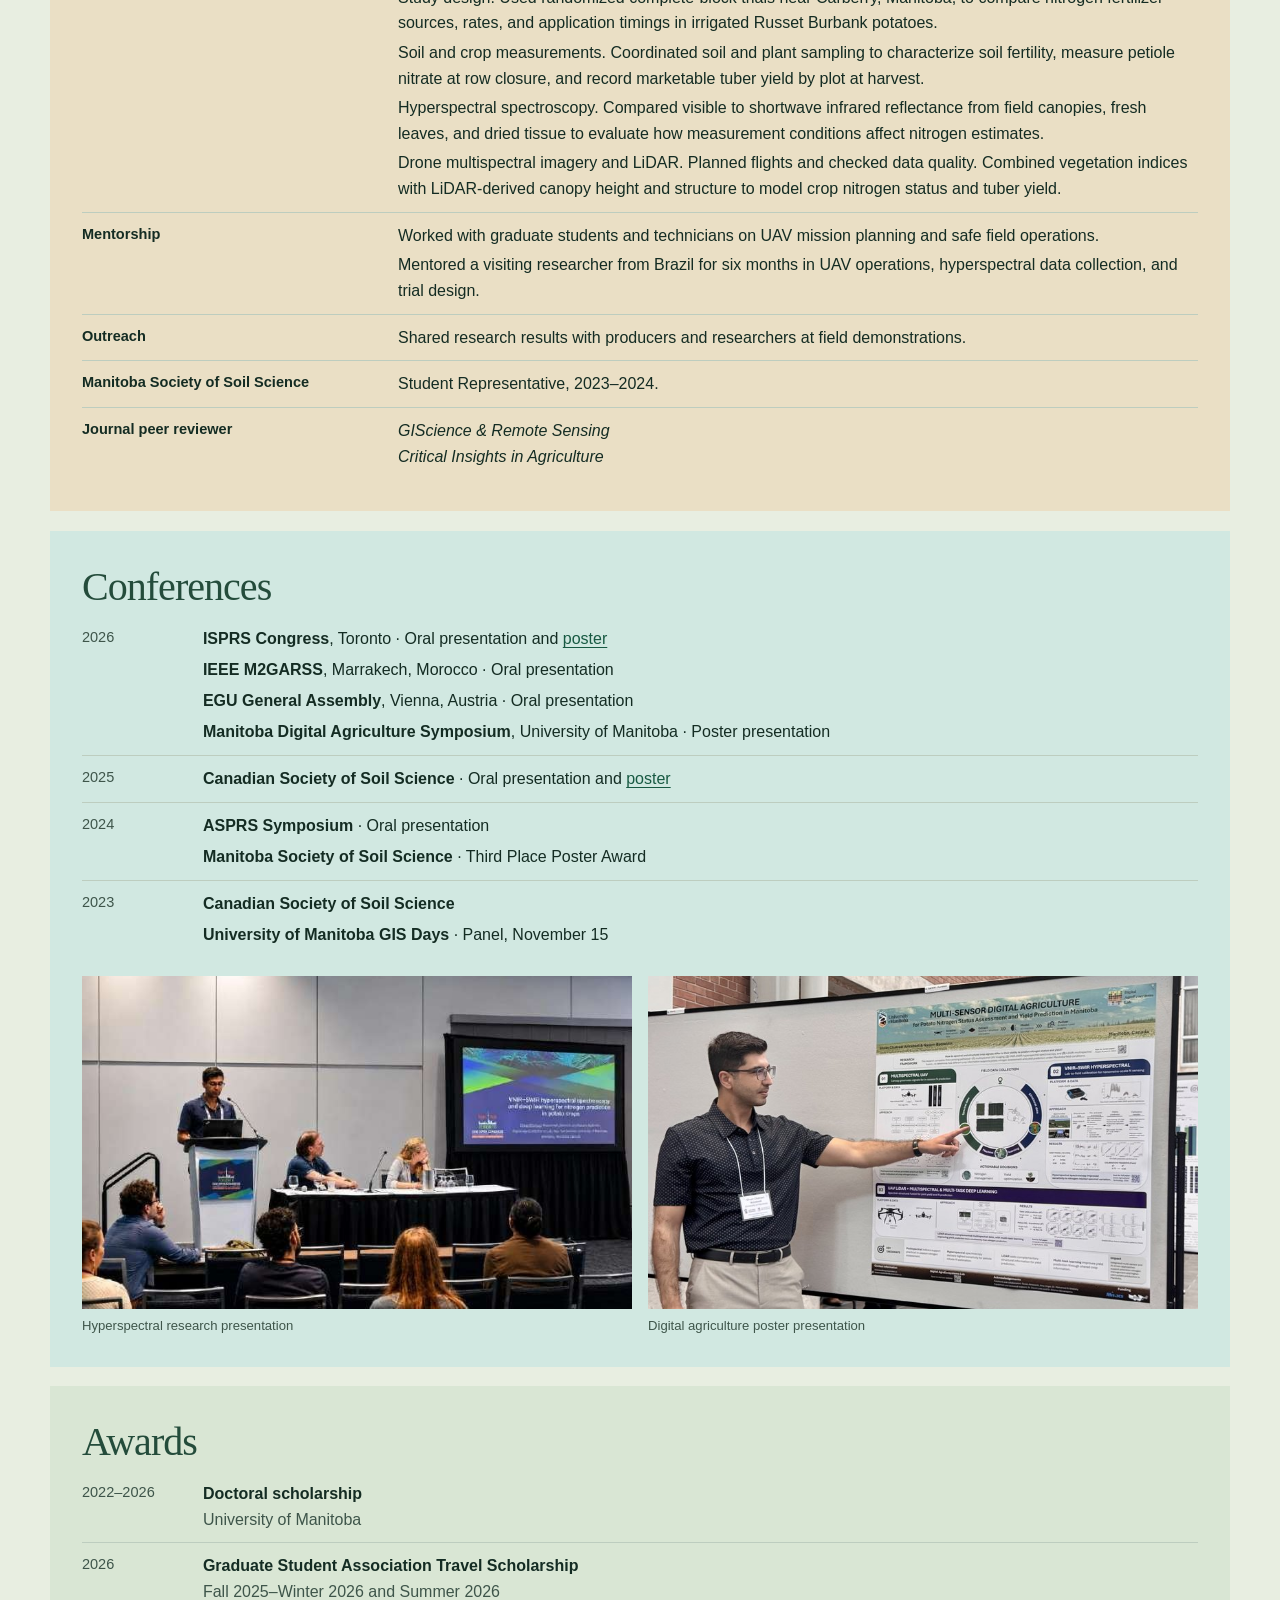
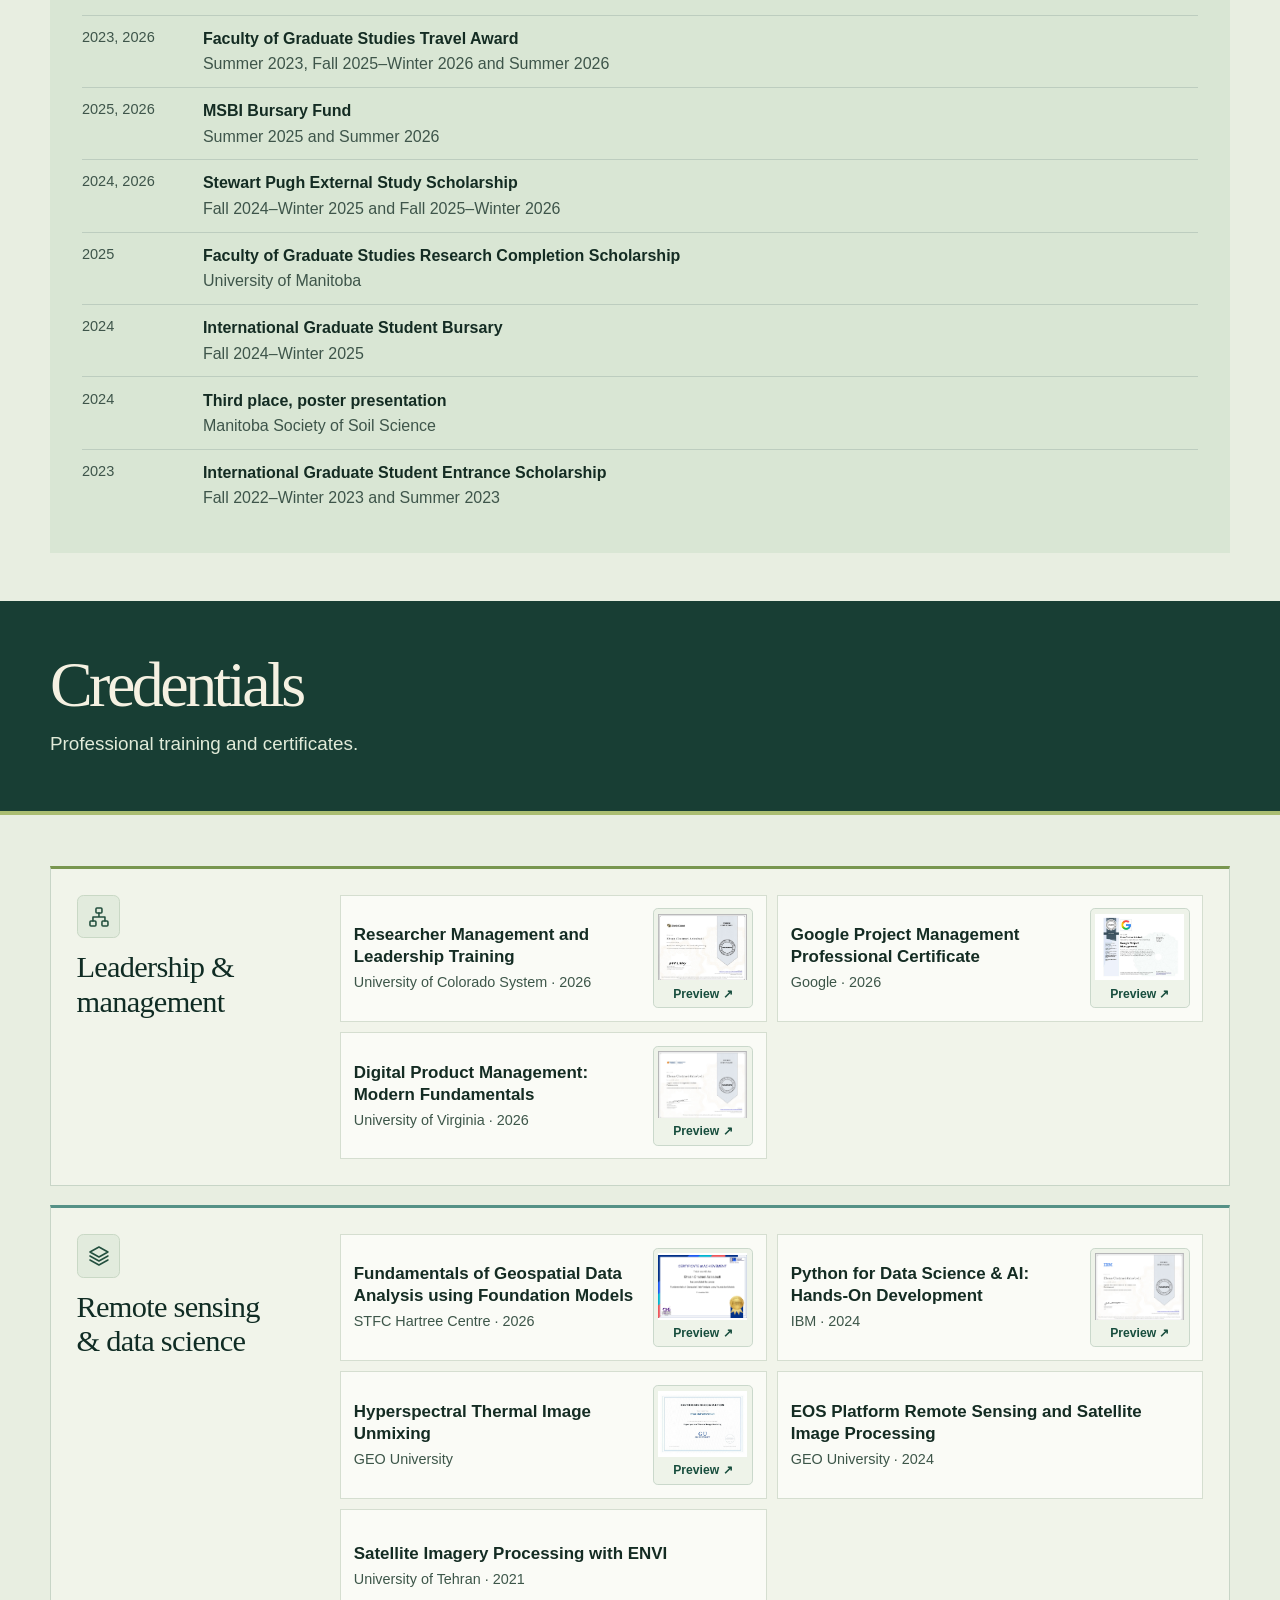
==== commit 9e47465d: "Add the Carberry LiDAR field setup photo" ====
--- a/index.html
+++ b/index.html
@@ -21,6 +21,11 @@
     .single-page #home { scroll-margin-top: 0; }
     #crop-disease { background: #deebde; border-top-color: #477d65; }
     .soil-evidence { margin-block: 1.35rem; }
+    .drone-setup { display: grid; grid-template-columns: minmax(0, 1.35fr) minmax(0, 1fr); align-items: center; gap: clamp(.875rem, 2.5vw, 2rem); margin: 1.15rem 0 0; padding: .75rem; border: 1px solid #becfc1; background: #f1f5ec; }
+    .drone-setup img { display: block; width: 100%; height: auto; aspect-ratio: 4 / 3; object-fit: cover; object-position: center 82%; }
+    .drone-setup figcaption { display: grid; gap: .35rem; margin: 0; padding: .35rem .5rem; }
+    .drone-setup figcaption strong { font: 400 clamp(1.25rem, 2.25vw, 1.75rem)/1.15 var(--serif); }
+    @media (max-width: 560px) { .drone-setup { grid-template-columns: minmax(0, 1fr); } }
     .soil-field-views { margin-top: 1.15rem; }
     .soil-field-panels { display: grid; grid-template-columns: repeat(2, minmax(0, 1fr)); gap: .35rem; }
     .soil-field-panels img { display: block; width: 100%; height: auto; aspect-ratio: 5 / 4; object-fit: cover; }
@@ -214,6 +219,10 @@
     </figure></div><div class="figure-pair"><figure class="paper-display"><a href="fig-drone-plots.jpg"><img src="fig-drone-plots.jpg" alt="Location and layout of the Carberry potato field experiment" width="631" height="247" loading="lazy"></a>
     <figcaption>Field site and plot layout, Fig. 2 · <a href="https://doi.org/10.3390/rs17111860">Original paper</a> · CC BY 4.0</figcaption></figure><figure class="paper-display"><a href="fig-fusion-validation.jpg"><img src="fig-fusion-validation.jpg" alt="Scatter plots comparing observed and predicted tuber yield and petiole nitrate" width="757" height="372" loading="lazy"></a>
     <figcaption>Validation of joint models, Fig. 4 · <a href="https://doi.org/10.1016/j.compag.2026.111893">Original paper</a> · CC BY 4.0</figcaption></figure></div>
+  <figure class="drone-setup">
+    <img src="carberry-lidar-field-setup.jpg" alt="Drone on an orange landing pad beside potato rows, with a survey tripod in the background" width="1350" height="1800" loading="lazy" decoding="async" draggable="false">
+    <figcaption><strong>LiDAR field setup</strong><span>Drone and survey tripod beside the irrigated potato trials in Carberry, Manitoba.</span></figcaption>
+  </figure>
   <figure class="paper-display soil-field-views">
     <div class="soil-field-panels">
       <img src="irrigated-field-overhead.jpg" alt="Overhead view of an irrigated field shown side by side in blue-green and natural tones" width="945" height="781" loading="lazy" draggable="false">
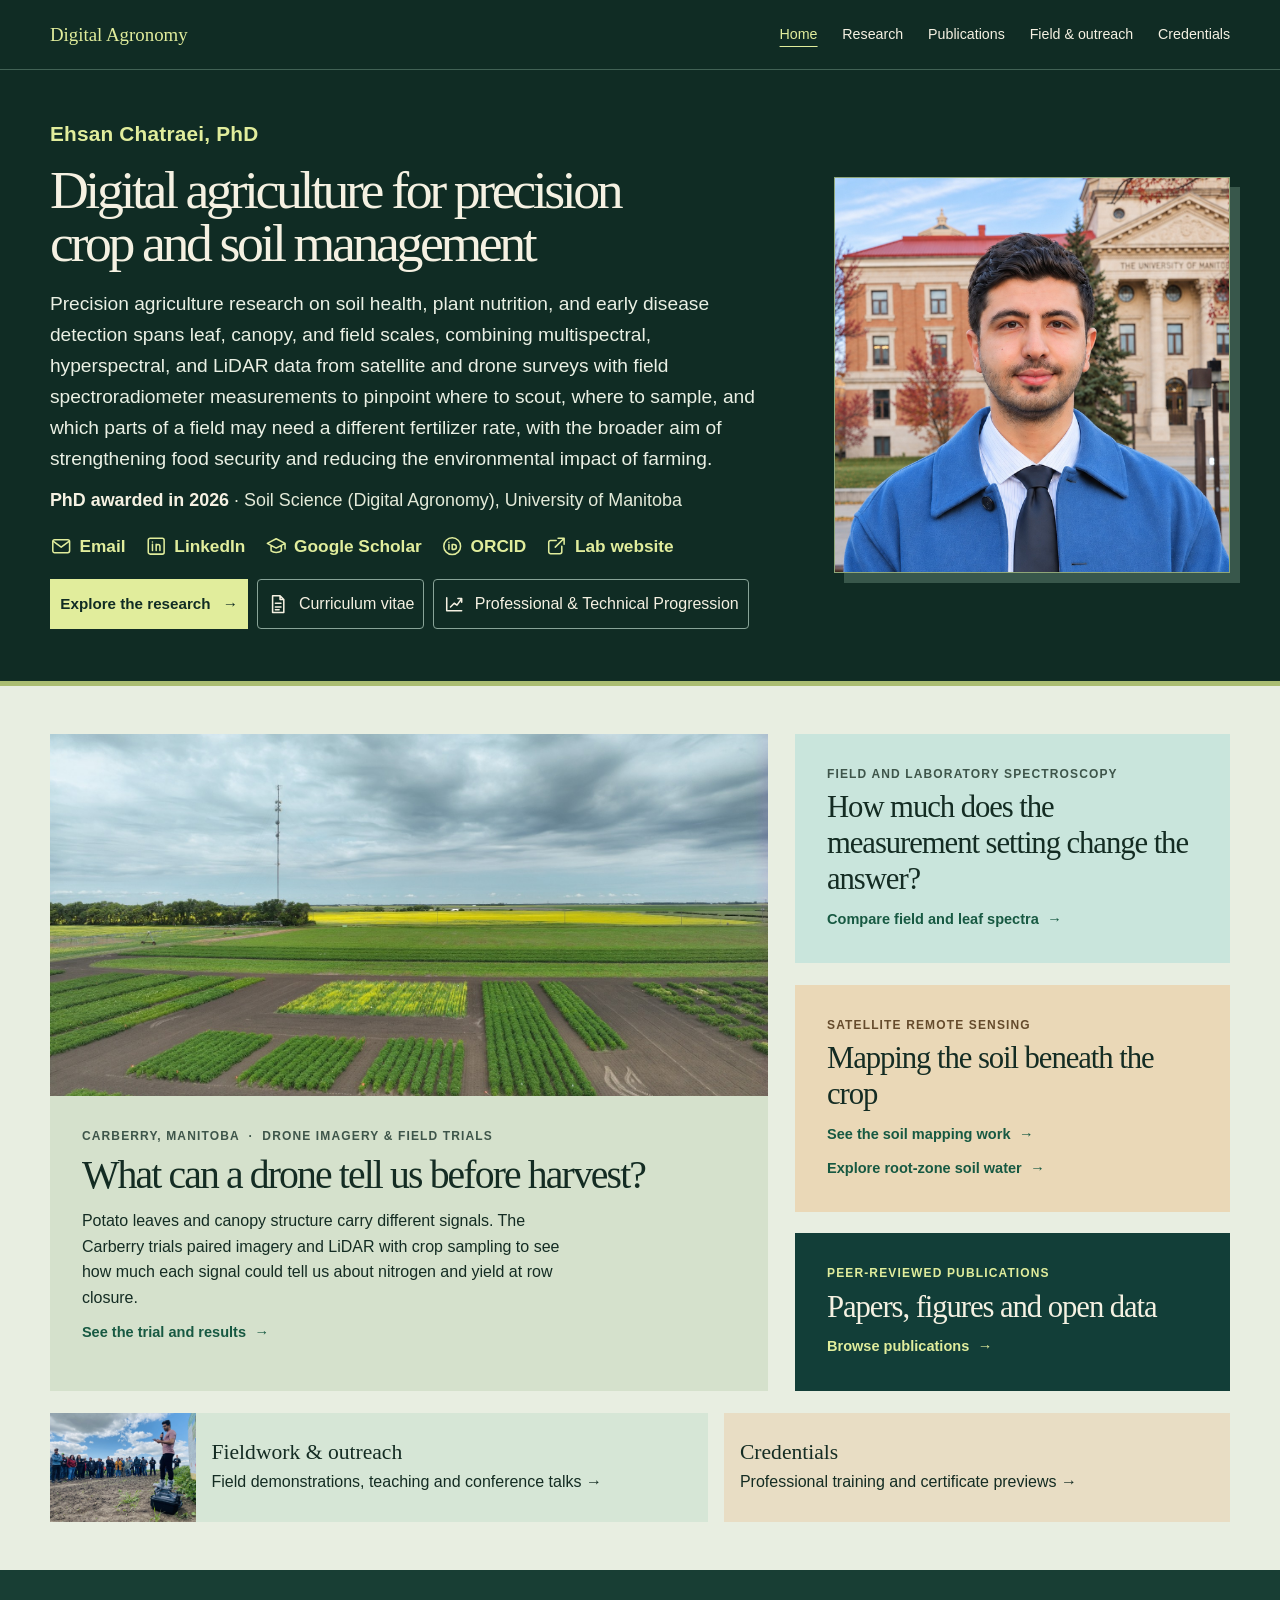
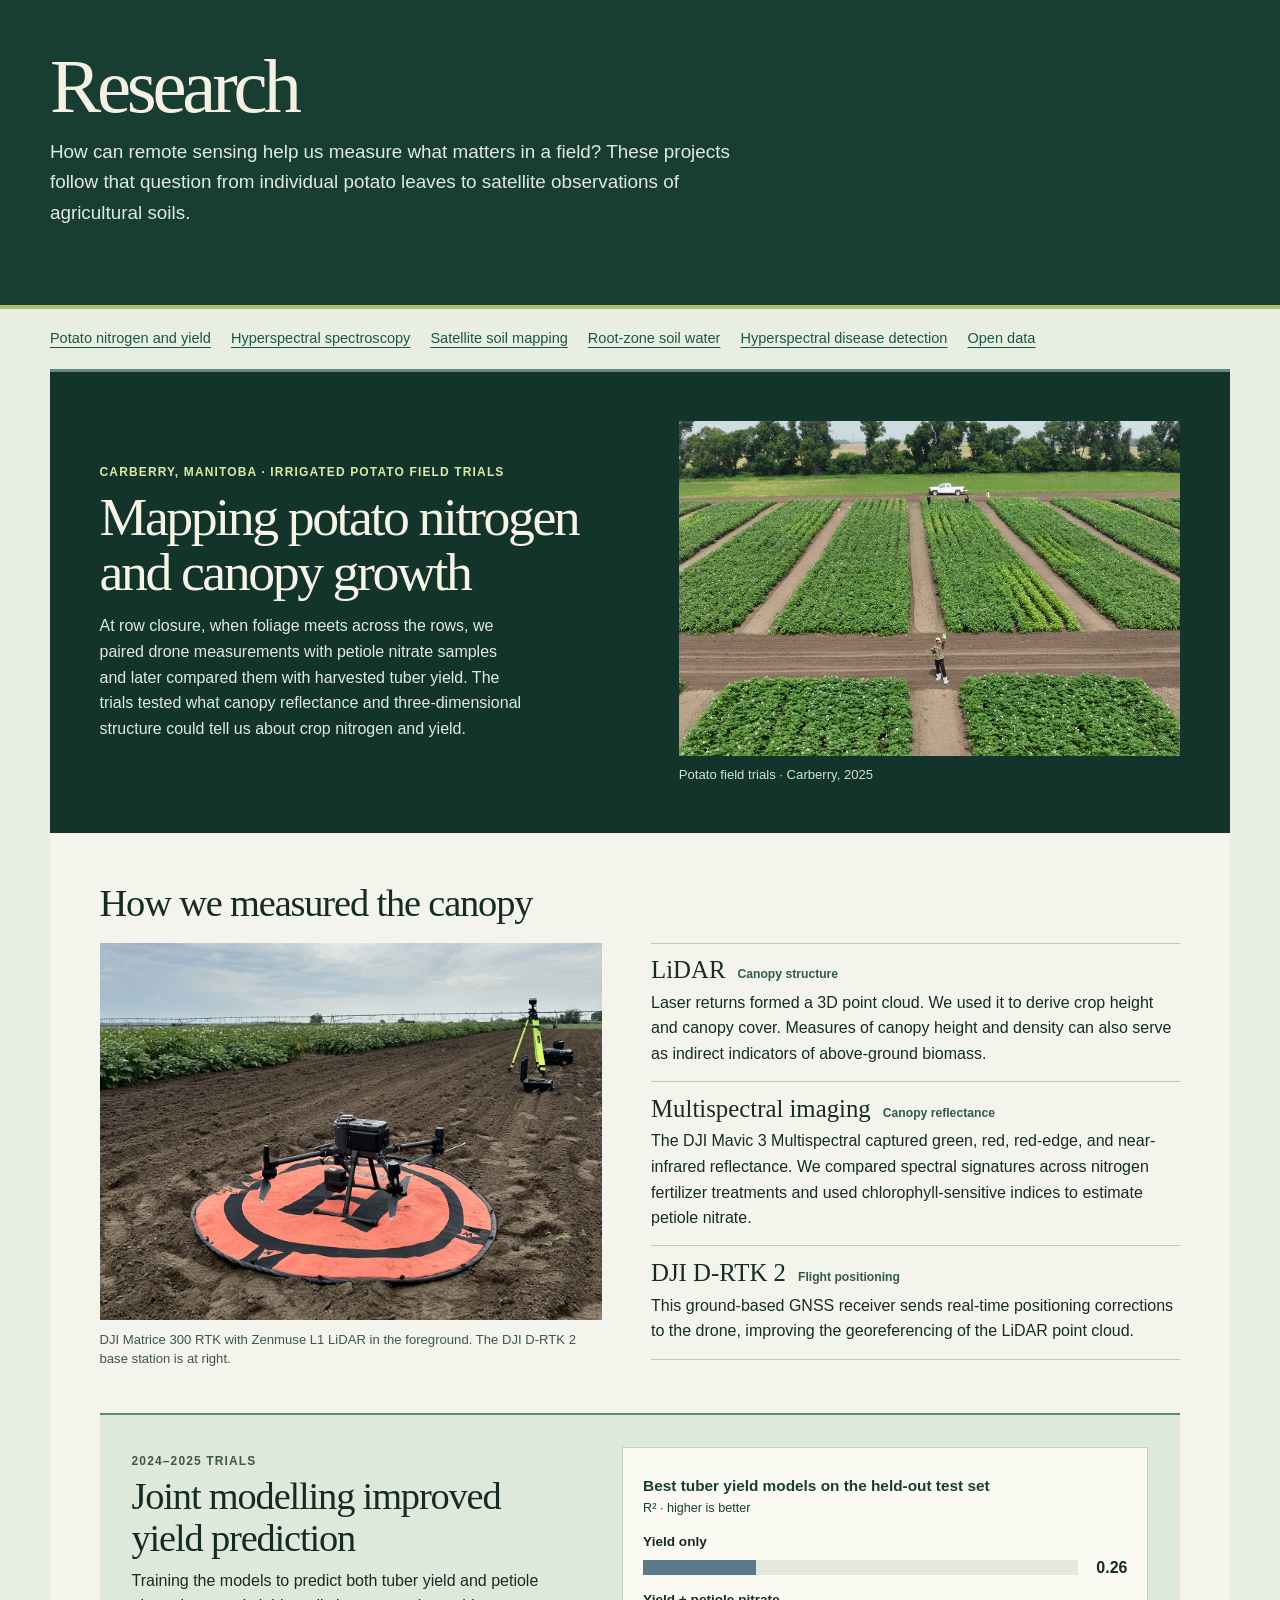
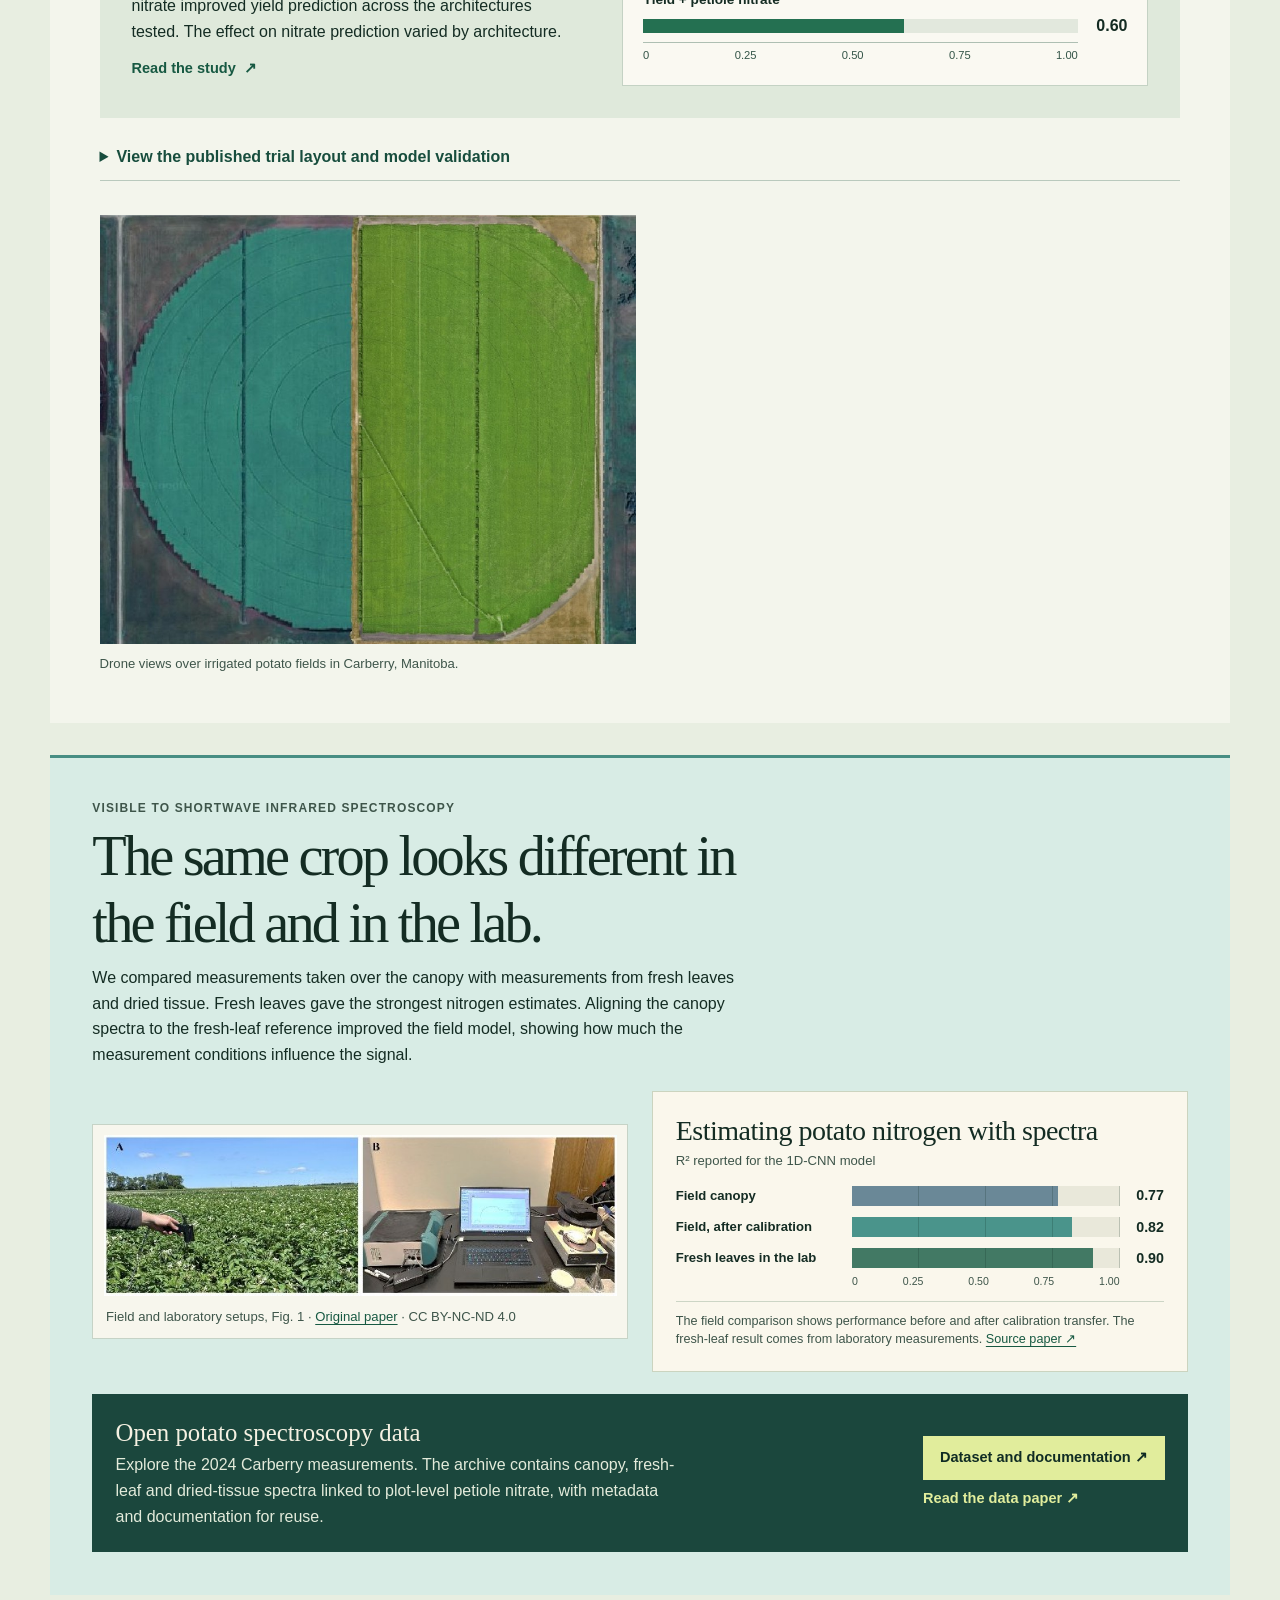
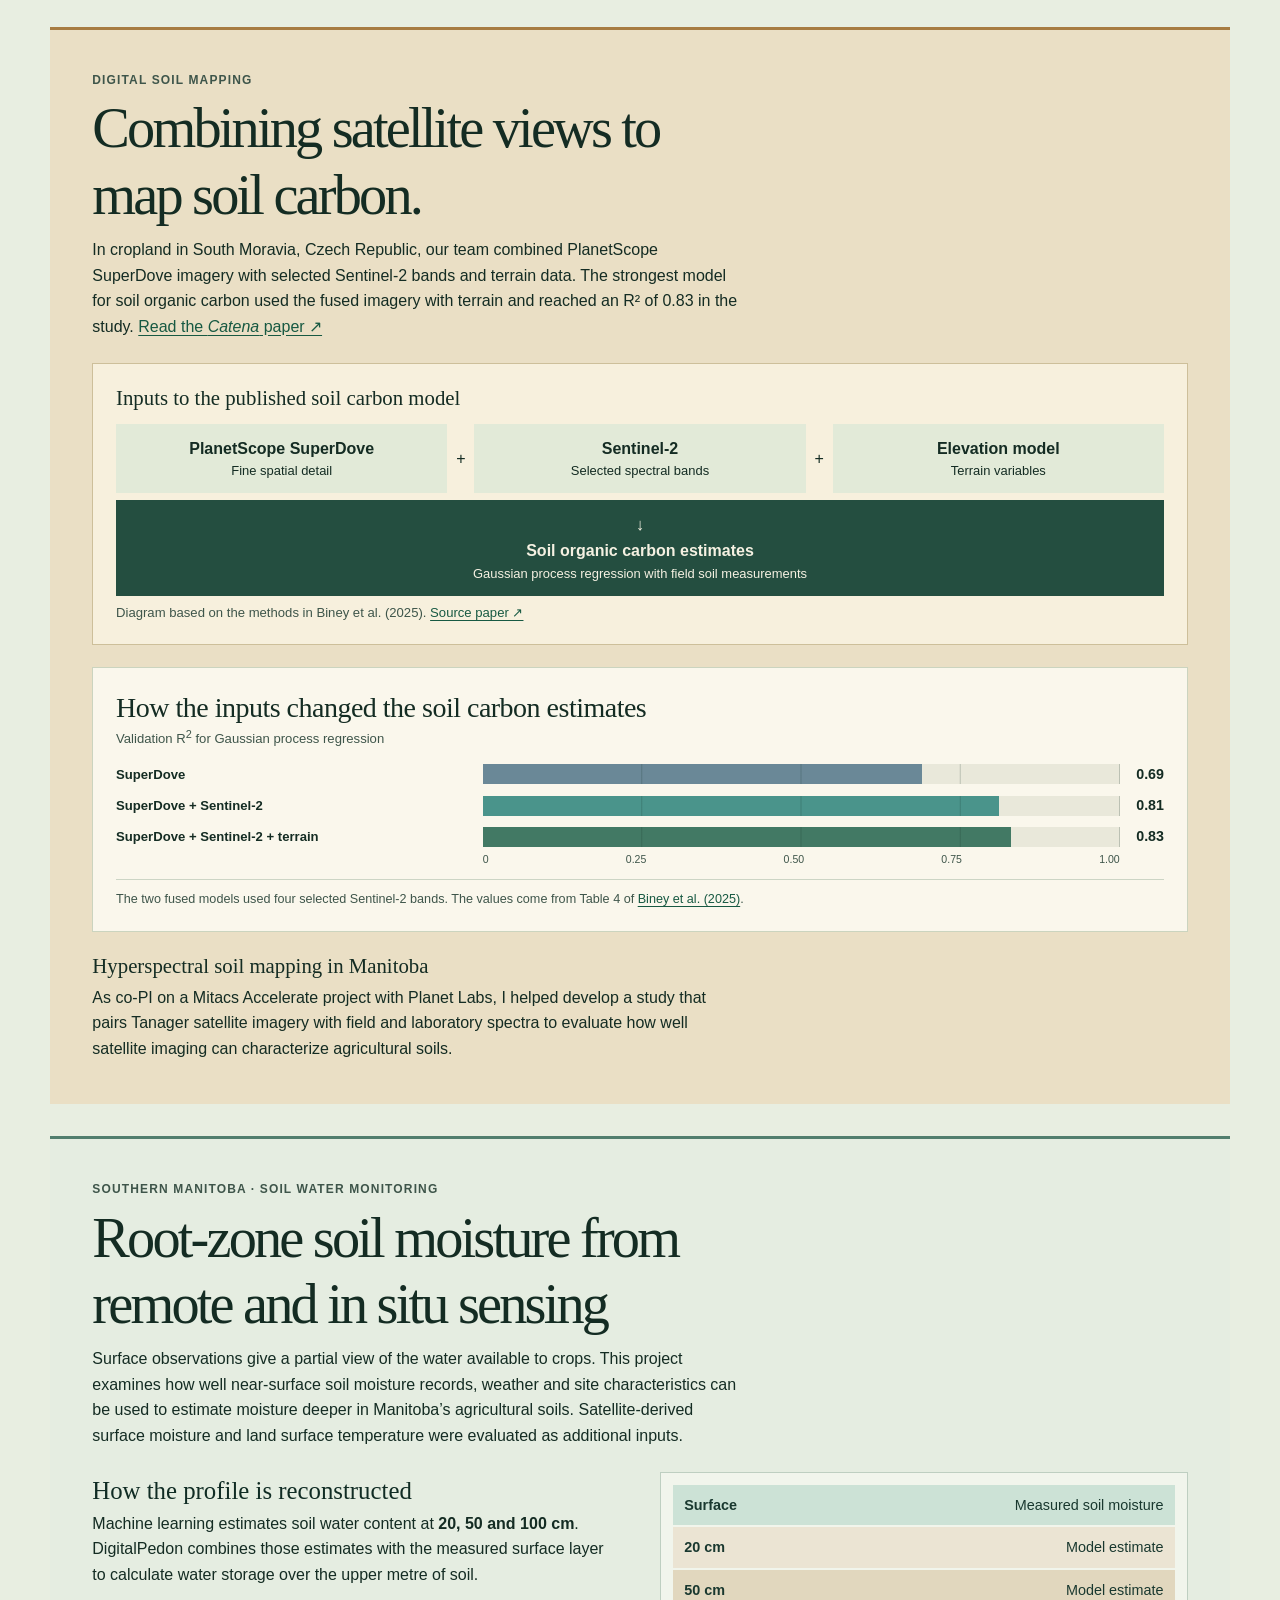
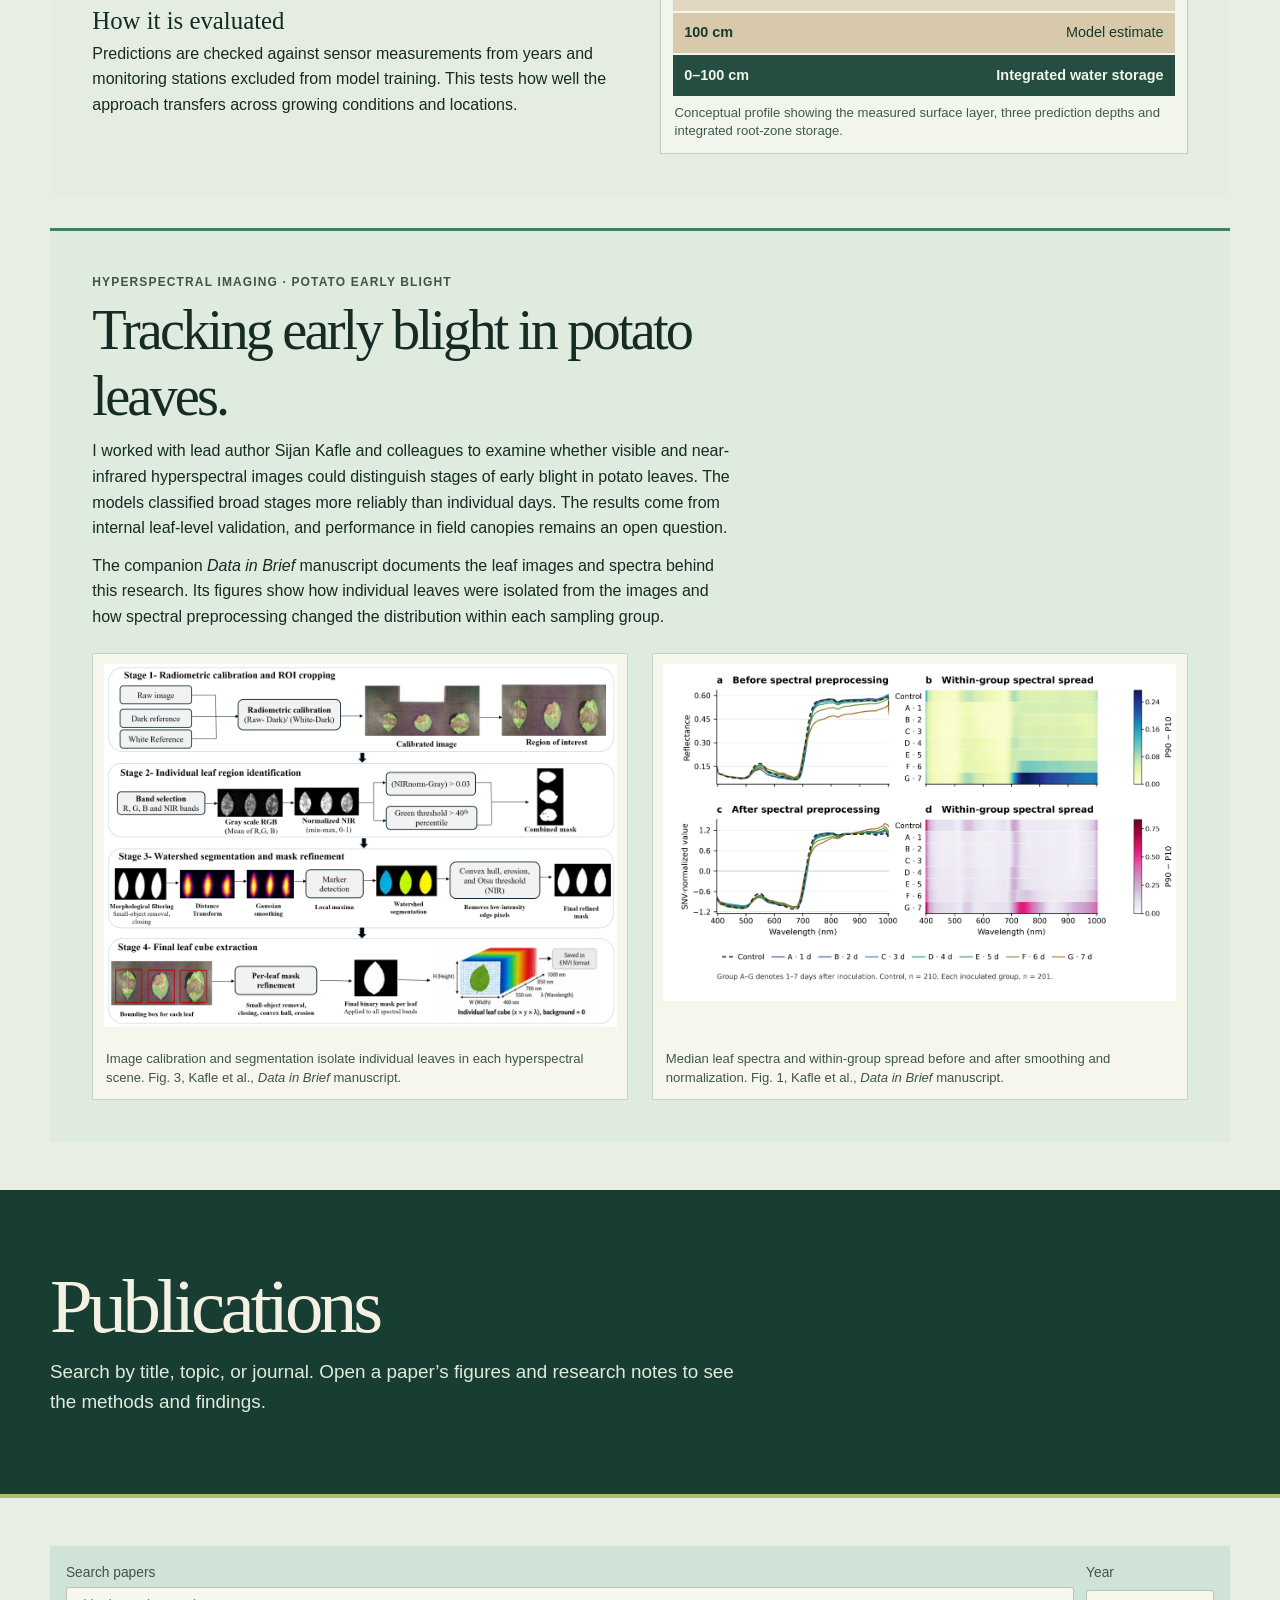
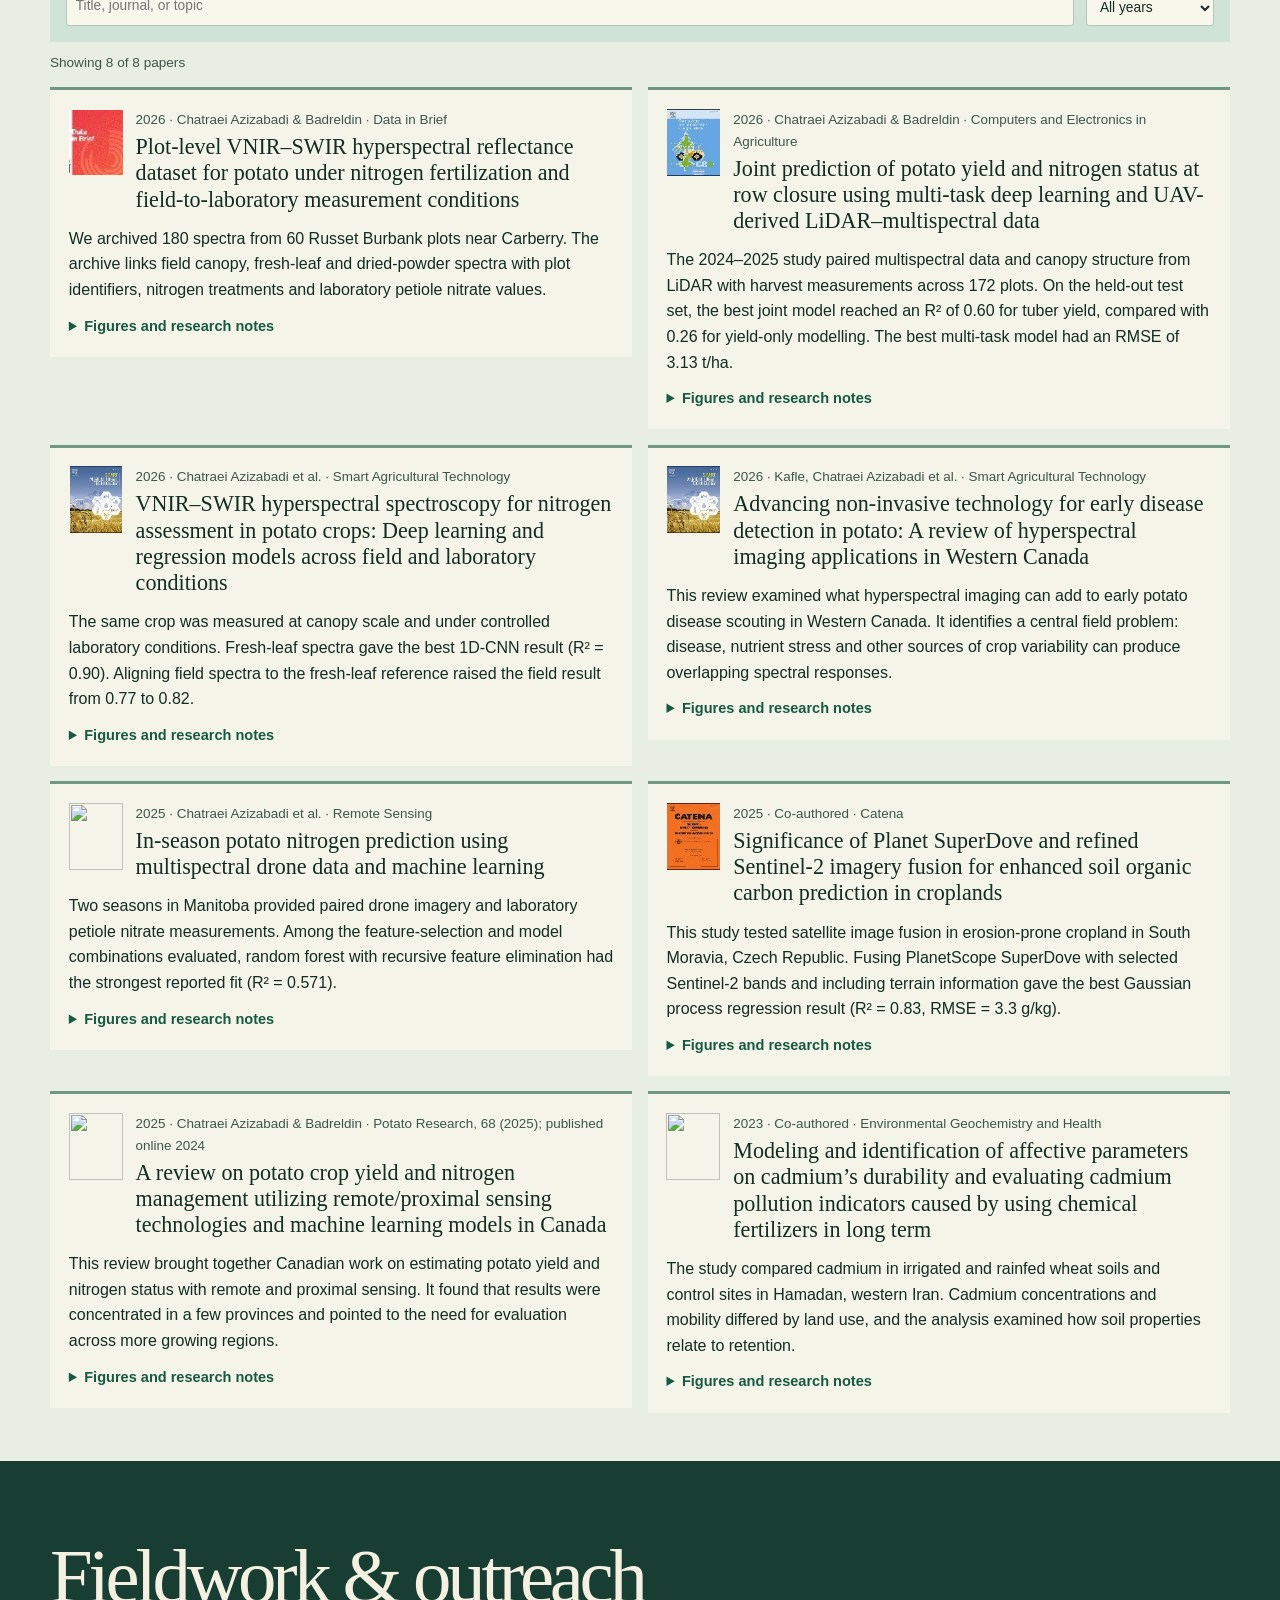
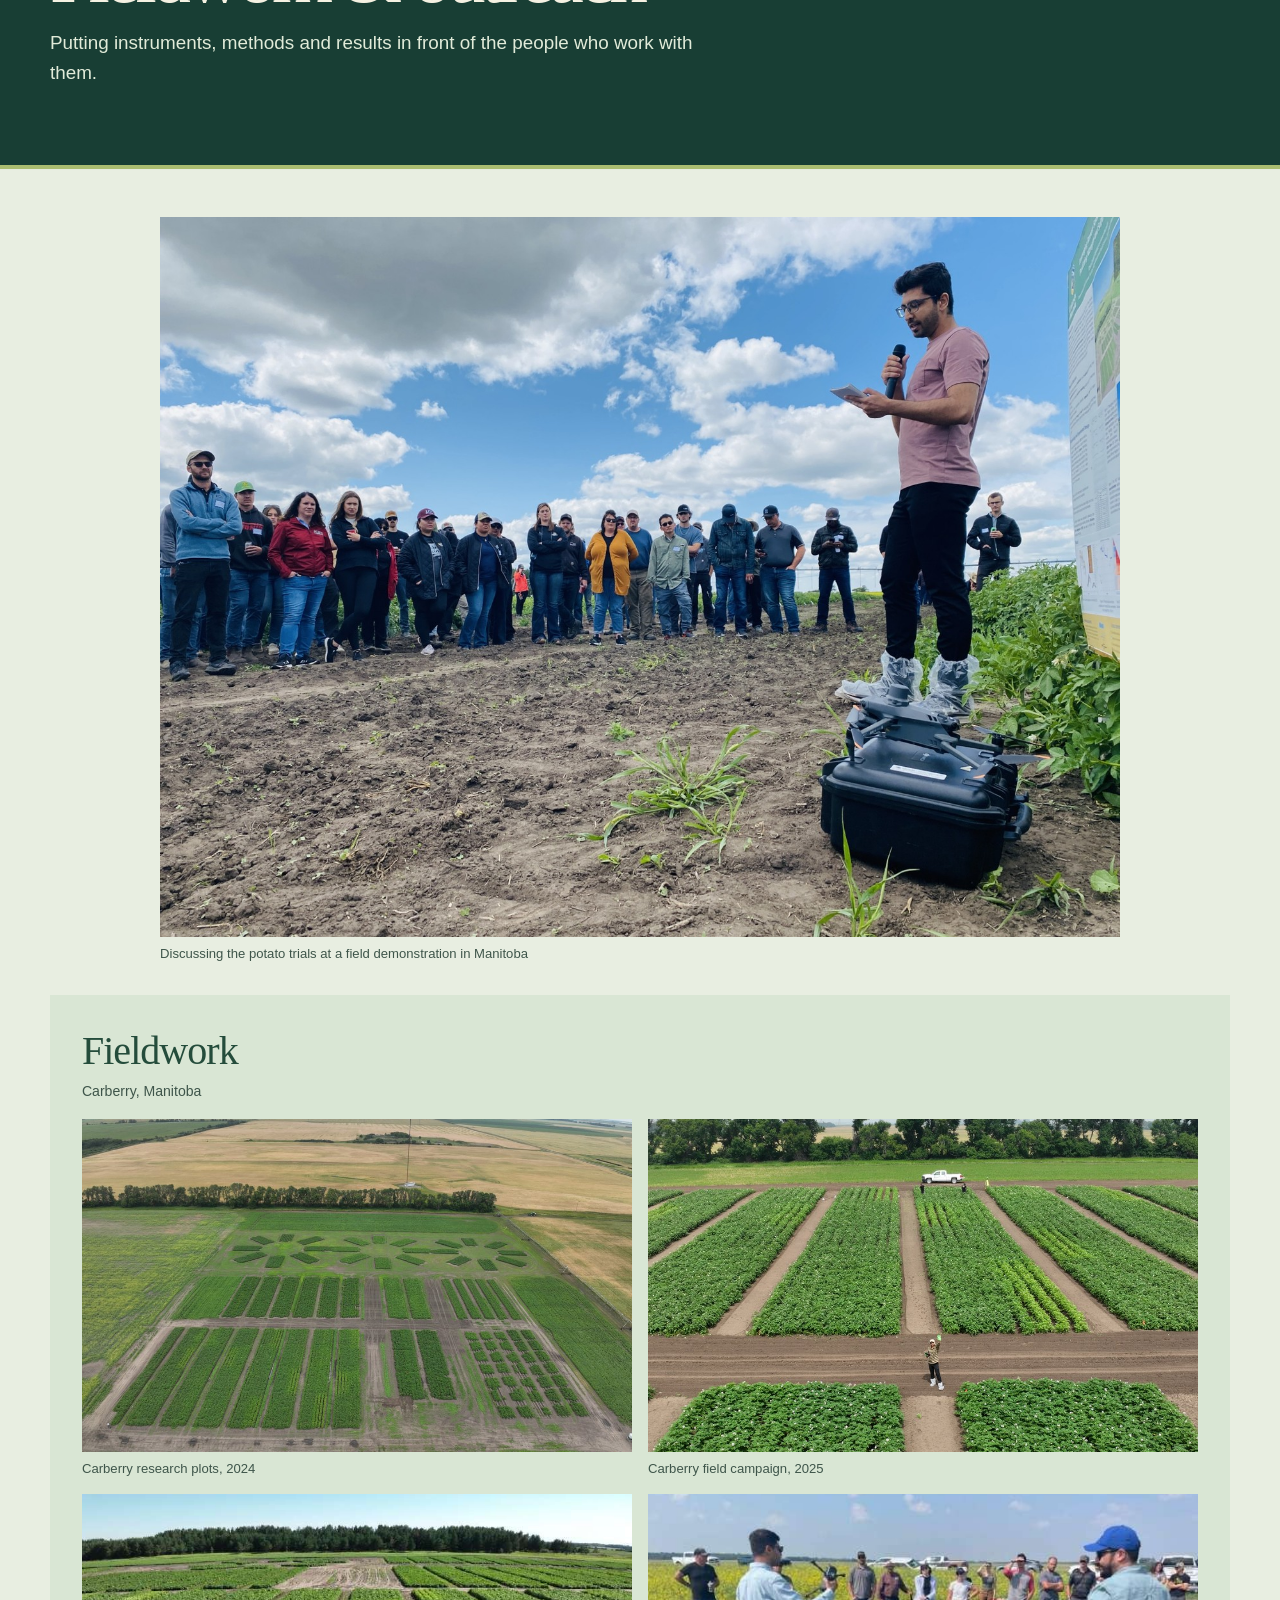
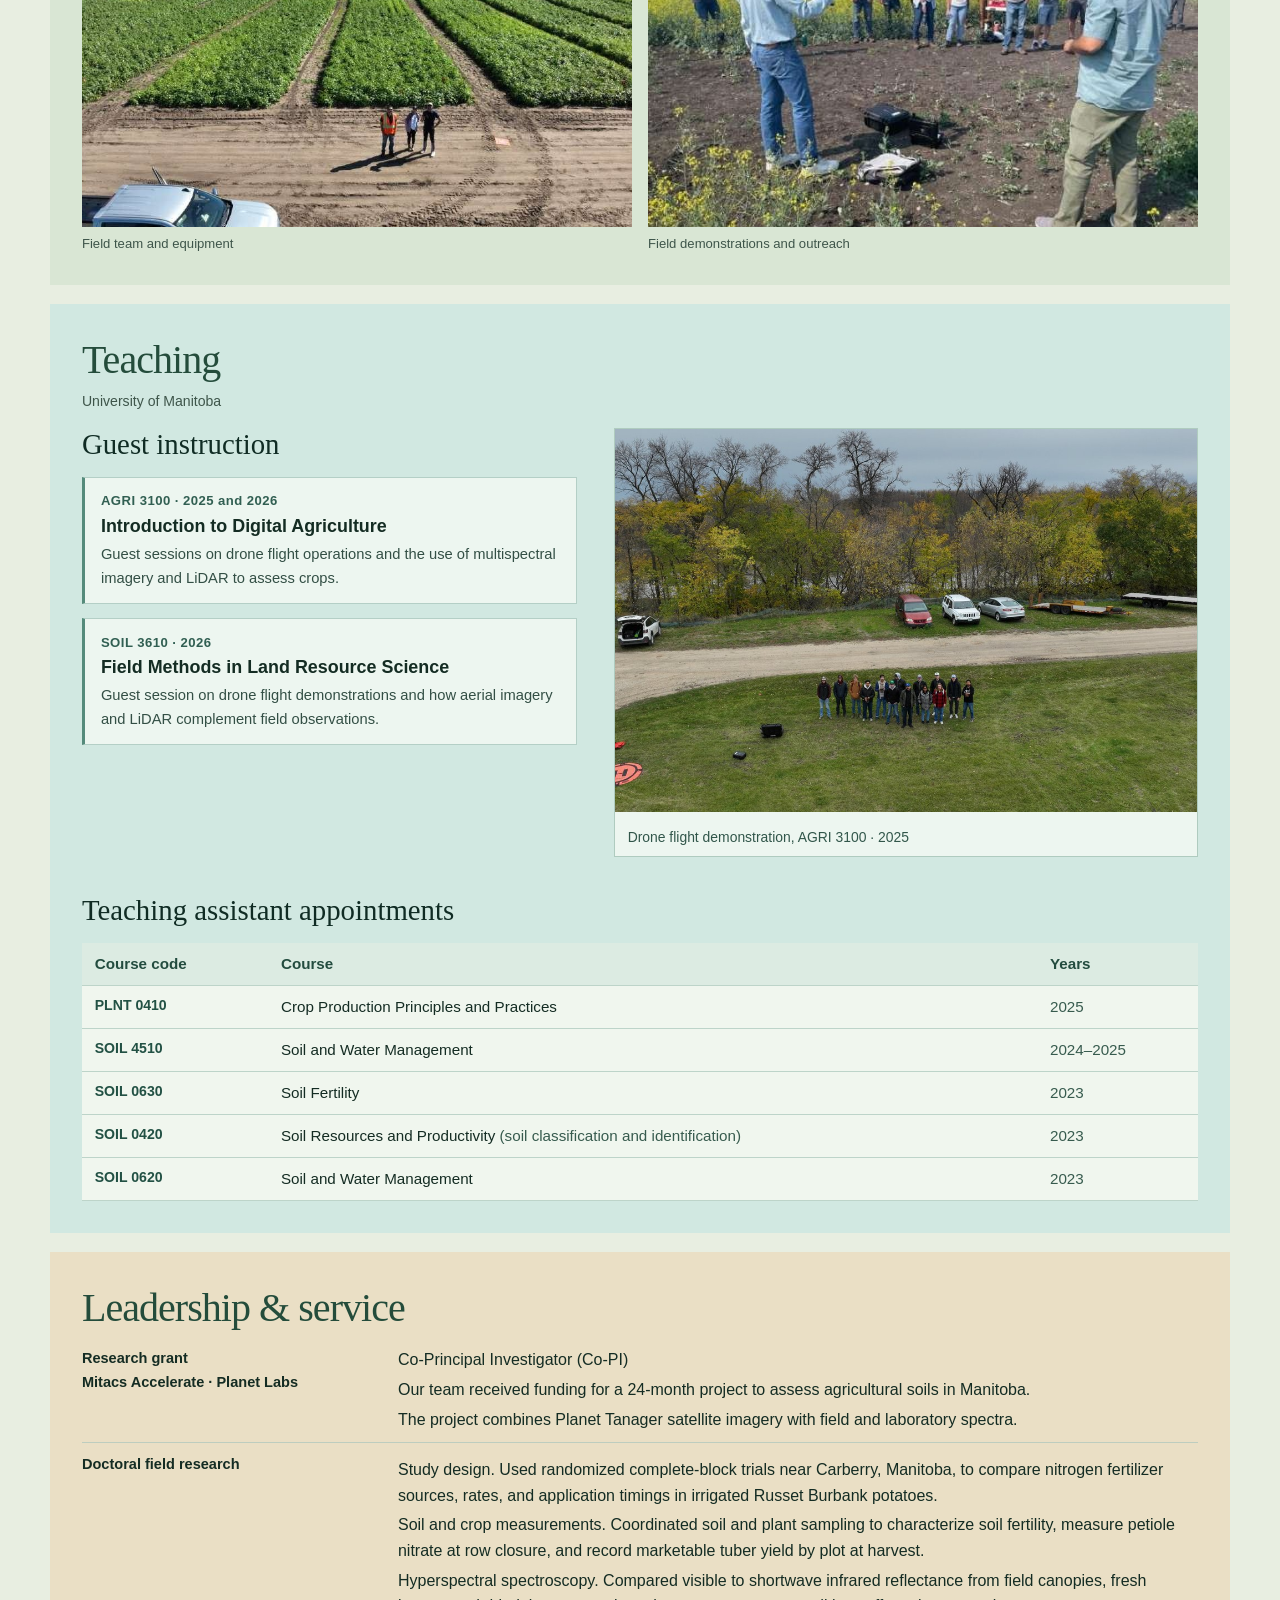
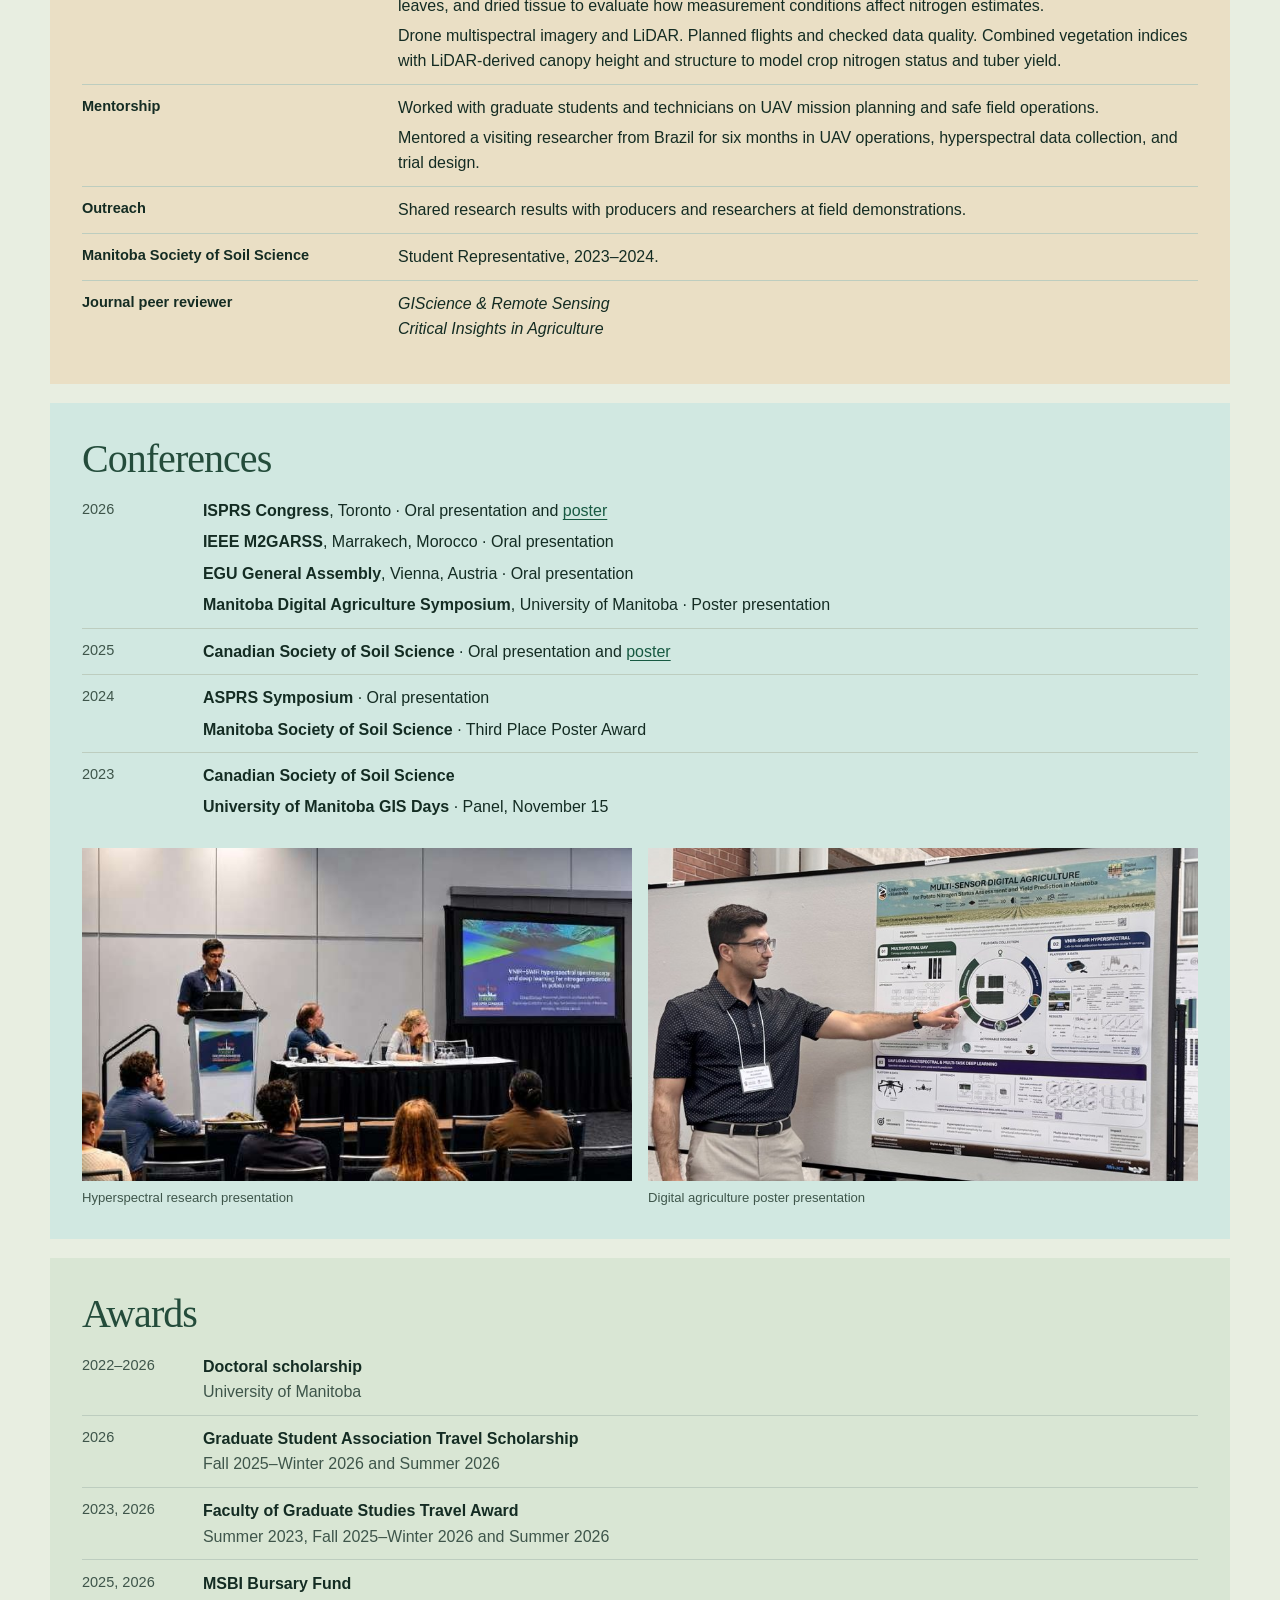
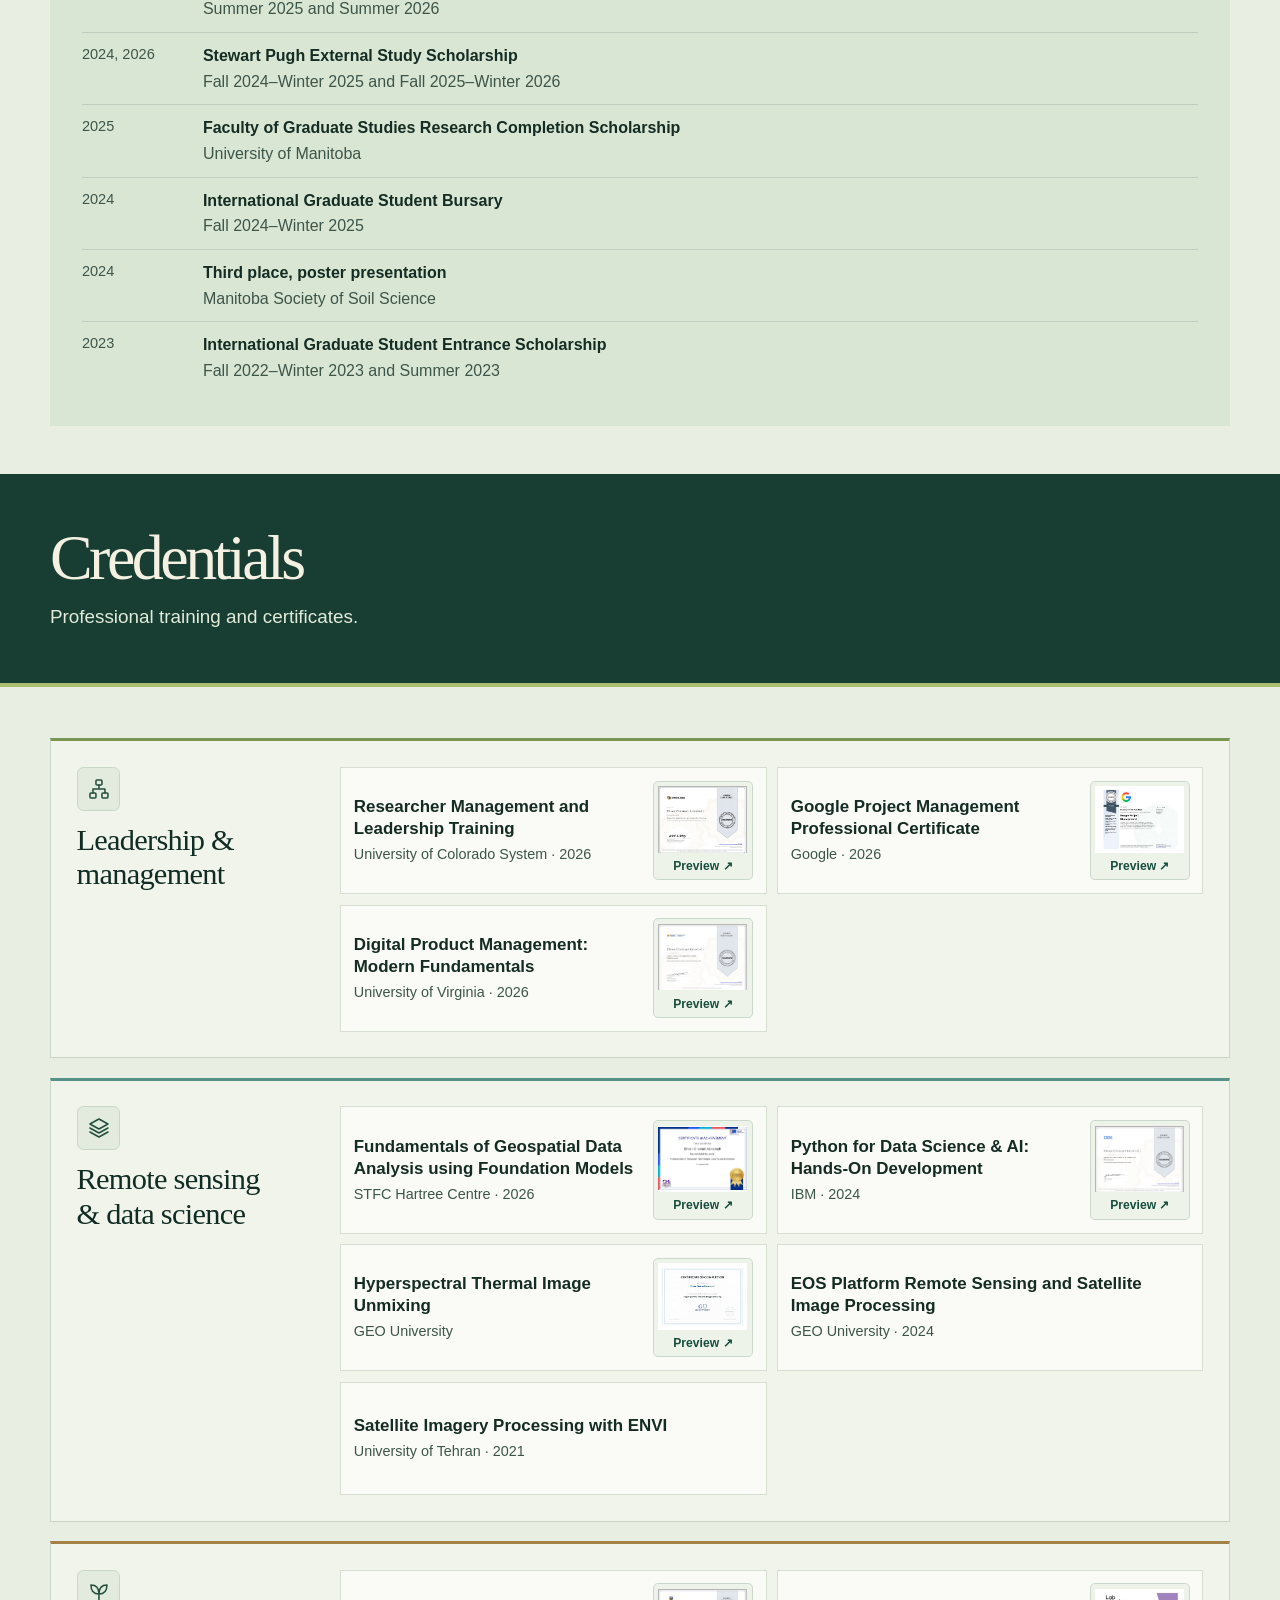
==== commit cbff281b: "Redesign the Carberry drone study and explain the sensing methods" ====
--- a/index.html
+++ b/index.html
@@ -21,16 +21,108 @@
     .single-page #home { scroll-margin-top: 0; }
     #crop-disease { background: #deebde; border-top-color: #477d65; }
     .soil-evidence { margin-block: 1.35rem; }
-    .drone-setup { display: grid; grid-template-columns: minmax(0, 1.35fr) minmax(0, 1fr); align-items: center; gap: clamp(.875rem, 2.5vw, 2rem); margin: 1.15rem 0 0; padding: .75rem; border: 1px solid #becfc1; background: #f1f5ec; }
-    .drone-setup img { display: block; width: 100%; height: auto; aspect-ratio: 4 / 3; object-fit: cover; object-position: center 82%; }
-    .drone-setup figcaption { display: grid; gap: .35rem; margin: 0; padding: .35rem .5rem; }
-    .drone-setup figcaption strong { font: 400 clamp(1.25rem, 2.25vw, 1.75rem)/1.15 var(--serif); }
-    @media (max-width: 560px) { .drone-setup { grid-template-columns: minmax(0, 1fr); } }
-    .soil-field-views { margin-top: 1.15rem; }
-    .soil-field-panels { display: grid; grid-template-columns: repeat(2, minmax(0, 1fr)); gap: .35rem; }
-    .soil-field-panels img { display: block; width: 100%; height: auto; aspect-ratio: 5 / 4; object-fit: cover; }
-    .soil-field-views figcaption { margin-top: .55rem; }
-    @media (max-width: 560px) { .soil-field-panels { grid-template-columns: minmax(0, 1fr); } }
+    #crop.carberry-study { padding: 0; background: #f3f5ec; border-color: #678779; }
+    .carberry-intro {
+      display: grid;
+      grid-template-columns: minmax(0, 1fr) minmax(0, .95fr);
+      align-items: center;
+      gap: clamp(1.25rem, 4vw, 3.25rem);
+      padding: clamp(1.25rem, 4vw, 3.1rem);
+      background: #12342b;
+      color: #f7f3e5;
+    }
+    .carberry-intro-copy .context { color: #dceaa5; }
+    .carberry-intro h2 {
+      max-width: 19ch;
+      margin: .55rem 0 .8rem;
+      font-size: clamp(2.05rem, 4.2vw, 3.6rem);
+      letter-spacing: -.045em;
+      line-height: 1.03;
+      text-wrap: balance;
+    }
+    .carberry-intro-copy p:last-child { max-width: 48ch; color: #e1ebe0; }
+    .carberry-intro figure, .carberry-body figure { margin: 0; }
+    .carberry-intro img, .carberry-equipment img, .carberry-aerial img {
+      display: block;
+      width: 100%;
+      height: auto;
+      object-fit: cover;
+    }
+    .carberry-intro img { aspect-ratio: 3 / 2; }
+    .carberry-intro figcaption { margin-top: .55rem; color: #d5e2d7; }
+    .carberry-body { padding: clamp(1.15rem, 4vw, 3.1rem); }
+    .carberry-body h3 { font-size: clamp(1.65rem, 3vw, 2.55rem); line-height: 1.08; letter-spacing: -.03em; }
+    .carberry-methods {
+      display: grid;
+      grid-template-columns: minmax(0, .95fr) minmax(0, 1fr);
+      gap: clamp(1.1rem, 3.8vw, 3.1rem);
+      align-items: start;
+      margin-top: 1.15rem;
+    }
+    .carberry-equipment img { aspect-ratio: 4 / 3; object-position: center 82%; }
+    .carberry-equipment figcaption, .carberry-aerial figcaption { margin-top: .65rem; }
+    .carberry-sensors { margin: 0; border-top: 1px solid #b9c9bd; }
+    .carberry-sensors div { padding: .8rem 0 .92rem; border-bottom: 1px solid #b9c9bd; }
+    .carberry-sensors dt {
+      display: flex;
+      flex-wrap: wrap;
+      align-items: baseline;
+      gap: .25rem .75rem;
+      margin-bottom: .3rem;
+      font: 400 clamp(1.24rem, 2.2vw, 1.55rem)/1.15 var(--serif);
+    }
+    .carberry-sensors dt span { color: #315b4c; font: 700 .76rem/1.2 var(--sans); }
+    .carberry-sensors dd { margin: 0; }
+    .carberry-results {
+      display: grid;
+      grid-template-columns: minmax(0, .85fr) minmax(0, 1fr);
+      align-items: center;
+      gap: clamp(1rem, 3.5vw, 2.7rem);
+      margin-top: clamp(1.6rem, 4vw, 2.8rem);
+      padding: clamp(1.05rem, 3vw, 2rem);
+      border-top: 2px solid #5c8873;
+      background: #dfe9db;
+    }
+    .carberry-results h3 { margin: .38rem 0 .55rem; }
+    .carberry-results-copy .arrow-link { display: inline-block; margin-top: .75rem; }
+    .carberry-chart { padding: clamp(.85rem, 2vw, 1.25rem); background: #faf9f2; border: 1px solid #c4d2c4; }
+    .carberry-chart figcaption { color: #173e32; font-size: .96rem; font-weight: 700; }
+    .carberry-chart figcaption span { display: block; margin-top: .15rem; font-size: .79rem; font-weight: 400; }
+    .carberry-bars { display: grid; gap: .58rem; margin: .8rem 0 .2rem; }
+    .carberry-bar-row dt { font-size: .85rem; font-weight: 600; }
+    .carberry-bar-row dd {
+      display: grid;
+      grid-template-columns: minmax(0, 1fr) 2.65rem;
+      gap: .45rem;
+      align-items: center;
+      margin: .14rem 0 0;
+    }
+    .carberry-bar-row strong { font-variant-numeric: tabular-nums; text-align: right; }
+    .carberry-track { display: block; background: #e2e8dd; }
+    .carberry-track span { display: block; width: var(--bar-width); height: .9rem; background: #5c7989; }
+    .carberry-bar-row:last-child .carberry-track span { background: #247051; }
+    .carberry-axis {
+      display: flex;
+      justify-content: space-between;
+      margin-right: 3.1rem;
+      border-top: 1px solid #aebfb3;
+      padding-top: .22rem;
+      color: #345548;
+      font-size: .7rem;
+      font-variant-numeric: tabular-nums;
+    }
+    .carberry-evidence { margin-top: 1rem; border-bottom: 1px solid #b9c9bd; padding: .65rem 0; }
+    .carberry-evidence summary { cursor: pointer; color: #174d3d; font-weight: 700; }
+    .carberry-evidence .figure-pair { margin: .85rem 0 .35rem; }
+    .carberry-body .carberry-aerial { margin-top: clamp(1.35rem, 3vw, 2.1rem); }
+    .carberry-aerial > div { display: grid; grid-template-columns: repeat(2, minmax(0, 1fr)); gap: .5rem; }
+    .carberry-aerial img { aspect-ratio: 5 / 4; }
+    @media (max-width: 760px) {
+      .carberry-intro, .carberry-methods, .carberry-results { grid-template-columns: minmax(0, 1fr); }
+    }
+    @media (max-width: 460px) {
+      .carberry-aerial > div { grid-template-columns: minmax(0, 1fr); }
+    }
     #home .cover { background: var(--forest); }
     #home .cover-grid { display: grid; grid-template-columns: minmax(0, 1.8fr) minmax(0, 1fr); align-items: center; min-height: 0; gap: clamp(2rem, 5.5vw, 5.5rem); padding-block: clamp(2.5rem, 4vw, 4rem); }
     #home .cover-copy { min-width: 0; font-family: var(--sans); }
@@ -207,29 +299,89 @@
       <h1>Research</h1><p>How can remote sensing help us measure what matters in a field? These projects follow that question from individual potato leaves to satellite observations of agricultural soils.</p>
     </div></div><nav class="shell topic-nav" aria-label="On this page"><a href="#crop">Potato nitrogen and yield</a><a href="#spectroscopy">Hyperspectral spectroscopy</a><a href="#soil">Satellite soil mapping</a><a href="#root-zone">Root-zone soil water</a><a href="#crop-disease">Hyperspectral disease detection</a><a href="#data">Open data</a></nav>
 <div class="shell research-flow">
-<article class="research-feature" id="crop">
-  <div class="feature-heading"><p class="context">Carberry, Manitoba · Multispectral imagery and LiDAR</p><h2>At row closure, the canopy gives two different answers.</h2><p>In the 2023–2024 trials, a chlorophyll-sensitive index had the strongest relationship with petiole nitrate among the vegetation indices tested. A subsequent experiment used multispectral imagery and LiDAR from the 2024–2025 seasons to test what canopy colour and structure could reveal together.</p></div>
-  <div class="feature-grid"><figure class="feature-image">
-      <img src="trial-2025.jpg" alt="Drone view of potato plots and a field worker among the rows" width="960" height="640" loading="lazy">
-      <figcaption>Potato field campaign, Carberry, 2025</figcaption>
-    </figure><figure class="result-chart">
-      <h3>Predicting tuber yield at row closure</h3><p class="chart-metric">R² on the held-out test set · best model in each group</p>
-      <dl class="chart-bars"><div class="chart-row tone-blue"><dt>Yield only</dt><dd><span class="chart-track" aria-hidden="true"><span style="--bar-width:26%"></span></span><strong>0.26</strong></dd></div><div class="chart-row tone-green"><dt>Yield + petiole nitrate</dt><dd><span class="chart-track" aria-hidden="true"><span style="--bar-width:60%"></span></span><strong>0.60</strong></dd></div><div class="chart-axis" aria-hidden="true"><dt></dt><dd><span>0</span><span>0.25</span><span>0.50</span><span>0.75</span><span>1.00</span></dd></div></dl>
-      <figcaption>Joint training improved yield prediction across all tested architectures. Its effect on nitrate prediction depended on the architecture. <a href="https://doi.org/10.1016/j.compag.2026.111893">Source paper ↗</a></figcaption>
-    </figure></div><div class="figure-pair"><figure class="paper-display"><a href="fig-drone-plots.jpg"><img src="fig-drone-plots.jpg" alt="Location and layout of the Carberry potato field experiment" width="631" height="247" loading="lazy"></a>
-    <figcaption>Field site and plot layout, Fig. 2 · <a href="https://doi.org/10.3390/rs17111860">Original paper</a> · CC BY 4.0</figcaption></figure><figure class="paper-display"><a href="fig-fusion-validation.jpg"><img src="fig-fusion-validation.jpg" alt="Scatter plots comparing observed and predicted tuber yield and petiole nitrate" width="757" height="372" loading="lazy"></a>
-    <figcaption>Validation of joint models, Fig. 4 · <a href="https://doi.org/10.1016/j.compag.2026.111893">Original paper</a> · CC BY 4.0</figcaption></figure></div>
-  <figure class="drone-setup">
-    <img src="carberry-lidar-field-setup.jpg" alt="Drone on an orange landing pad beside potato rows, with a survey tripod in the background" width="1350" height="1800" loading="lazy" decoding="async" draggable="false">
-    <figcaption><strong>LiDAR field setup</strong><span>Drone and survey tripod beside the irrigated potato trials in Carberry, Manitoba.</span></figcaption>
-  </figure>
-  <figure class="paper-display soil-field-views">
-    <div class="soil-field-panels">
-      <img src="irrigated-field-overhead.jpg" alt="Overhead view of an irrigated field shown side by side in blue-green and natural tones" width="945" height="781" loading="lazy" draggable="false">
-      <img src="agricultural-landscape-aerial.jpg" alt="Oblique aerial photograph of green and yellow farm fields stretching to the horizon" width="994" height="781" loading="lazy" draggable="false">
+<article class="research-feature carberry-study" id="crop" aria-labelledby="carberry-title">
+  <header class="carberry-intro">
+    <div class="carberry-intro-copy">
+      <p class="context">Carberry, Manitoba · Irrigated potato field trials</p>
+      <h2 id="carberry-title">Mapping potato nitrogen and canopy growth</h2>
+      <p>At row closure, when foliage meets across the rows, we paired drone measurements with petiole nitrate samples and later compared them with harvested tuber yield. The trials tested what canopy reflectance and three-dimensional structure could tell us about crop nitrogen and yield.</p>
     </div>
-    <figcaption>Drone views over irrigated potato fields in Carberry, Manitoba.</figcaption>
-  </figure>
+    <figure>
+      <img src="trial-2025.jpg" alt="Aerial view of potato research plots with a field worker between the rows" width="960" height="640" loading="lazy" decoding="async">
+      <figcaption>Potato field trials · Carberry, 2025</figcaption>
+    </figure>
+  </header>
+
+  <div class="carberry-body">
+    <section aria-labelledby="carberry-methods">
+      <h3 id="carberry-methods">How we measured the canopy</h3>
+      <div class="carberry-methods">
+        <figure class="carberry-equipment">
+          <img src="carberry-lidar-field-setup.jpg" alt="LiDAR drone on an orange landing pad with the DJI D-RTK 2 base station at the right edge of the field" width="1350" height="1800" loading="lazy" decoding="async" draggable="false">
+          <figcaption>DJI Matrice 300 RTK with Zenmuse L1 LiDAR in the foreground. The DJI D-RTK 2 base station is at right.</figcaption>
+        </figure>
+        <dl class="carberry-sensors">
+          <div>
+            <dt>LiDAR <span>Canopy structure</span></dt>
+            <dd>Laser returns formed a 3D point cloud. We used it to derive crop height and canopy cover. Measures of canopy height and density can also serve as indirect indicators of above-ground biomass.</dd>
+          </div>
+          <div>
+            <dt>Multispectral imaging <span>Canopy reflectance</span></dt>
+            <dd>The DJI Mavic 3 Multispectral captured green, red, red-edge, and near-infrared reflectance. We compared spectral signatures across nitrogen fertilizer treatments and used chlorophyll-sensitive indices to estimate petiole nitrate.</dd>
+          </div>
+          <div>
+            <dt>DJI D-RTK 2 <span>Flight positioning</span></dt>
+            <dd>This ground-based GNSS receiver sends real-time positioning corrections to the drone, improving the georeferencing of the LiDAR point cloud.</dd>
+          </div>
+        </dl>
+      </div>
+    </section>
+
+    <section class="carberry-results" aria-labelledby="carberry-results-title">
+      <div class="carberry-results-copy">
+        <p class="context">2024–2025 trials</p>
+        <h3 id="carberry-results-title">Joint modelling improved yield prediction</h3>
+        <p>Training the models to predict both tuber yield and petiole nitrate improved yield prediction across the architectures tested. The effect on nitrate prediction varied by architecture.</p>
+        <a class="arrow-link" href="https://doi.org/10.1016/j.compag.2026.111893">Read the study <span aria-hidden="true">↗</span></a>
+      </div>
+      <figure class="carberry-chart">
+        <figcaption>Best tuber yield models on the held-out test set <span>R² · higher is better</span></figcaption>
+        <dl class="carberry-bars">
+          <div class="carberry-bar-row">
+            <dt>Yield only</dt>
+            <dd><span class="carberry-track" aria-hidden="true"><span style="--bar-width:26%"></span></span><strong>0.26</strong></dd>
+          </div>
+          <div class="carberry-bar-row">
+            <dt>Yield + petiole nitrate</dt>
+            <dd><span class="carberry-track" aria-hidden="true"><span style="--bar-width:60%"></span></span><strong>0.60</strong></dd>
+          </div>
+        </dl>
+        <div class="carberry-axis" aria-hidden="true"><span>0</span><span>0.25</span><span>0.50</span><span>0.75</span><span>1.00</span></div>
+      </figure>
+    </section>
+
+    <details class="carberry-evidence">
+      <summary>View the published trial layout and model validation</summary>
+      <div class="figure-pair">
+        <figure class="paper-display">
+          <a href="fig-drone-plots.jpg"><img src="fig-drone-plots.jpg" alt="Location and layout of the Carberry potato field experiment" width="631" height="247" loading="lazy"></a>
+          <figcaption>Field site and plot layout, Fig. 2 · <a href="https://doi.org/10.3390/rs17111860">Original paper</a> · CC BY 4.0</figcaption>
+        </figure>
+        <figure class="paper-display">
+          <a href="fig-fusion-validation.jpg"><img src="fig-fusion-validation.jpg" alt="Scatter plots comparing observed and predicted tuber yield and petiole nitrate" width="757" height="372" loading="lazy"></a>
+          <figcaption>Validation of joint models, Fig. 4 · <a href="https://doi.org/10.1016/j.compag.2026.111893">Original paper</a> · CC BY 4.0</figcaption>
+        </figure>
+      </div>
+    </details>
+
+    <figure class="carberry-aerial">
+      <div>
+        <img src="irrigated-field-overhead.jpg" alt="Overhead view of an irrigated field shown in blue-green and natural tones" width="945" height="781" loading="lazy" decoding="async" draggable="false">
+        <img src="agricultural-landscape-aerial.jpg" alt="Oblique drone view over green and yellow fields stretching to the horizon" width="994" height="781" loading="lazy" decoding="async" draggable="false">
+      </div>
+      <figcaption>Drone views over irrigated potato fields in Carberry, Manitoba.</figcaption>
+    </figure>
+  </div>
 </article>
 <article class="research-feature" id="spectroscopy">
   <div class="feature-heading"><p class="context">Visible to shortwave infrared spectroscopy</p><h2>The same crop looks different in the field and in the lab.</h2><p>We compared measurements taken over the canopy with measurements from fresh leaves and dried tissue. Fresh leaves gave the strongest nitrogen estimates. Aligning the canopy spectra to the fresh-leaf reference improved the field model, showing how much the measurement conditions influence the signal.</p></div>
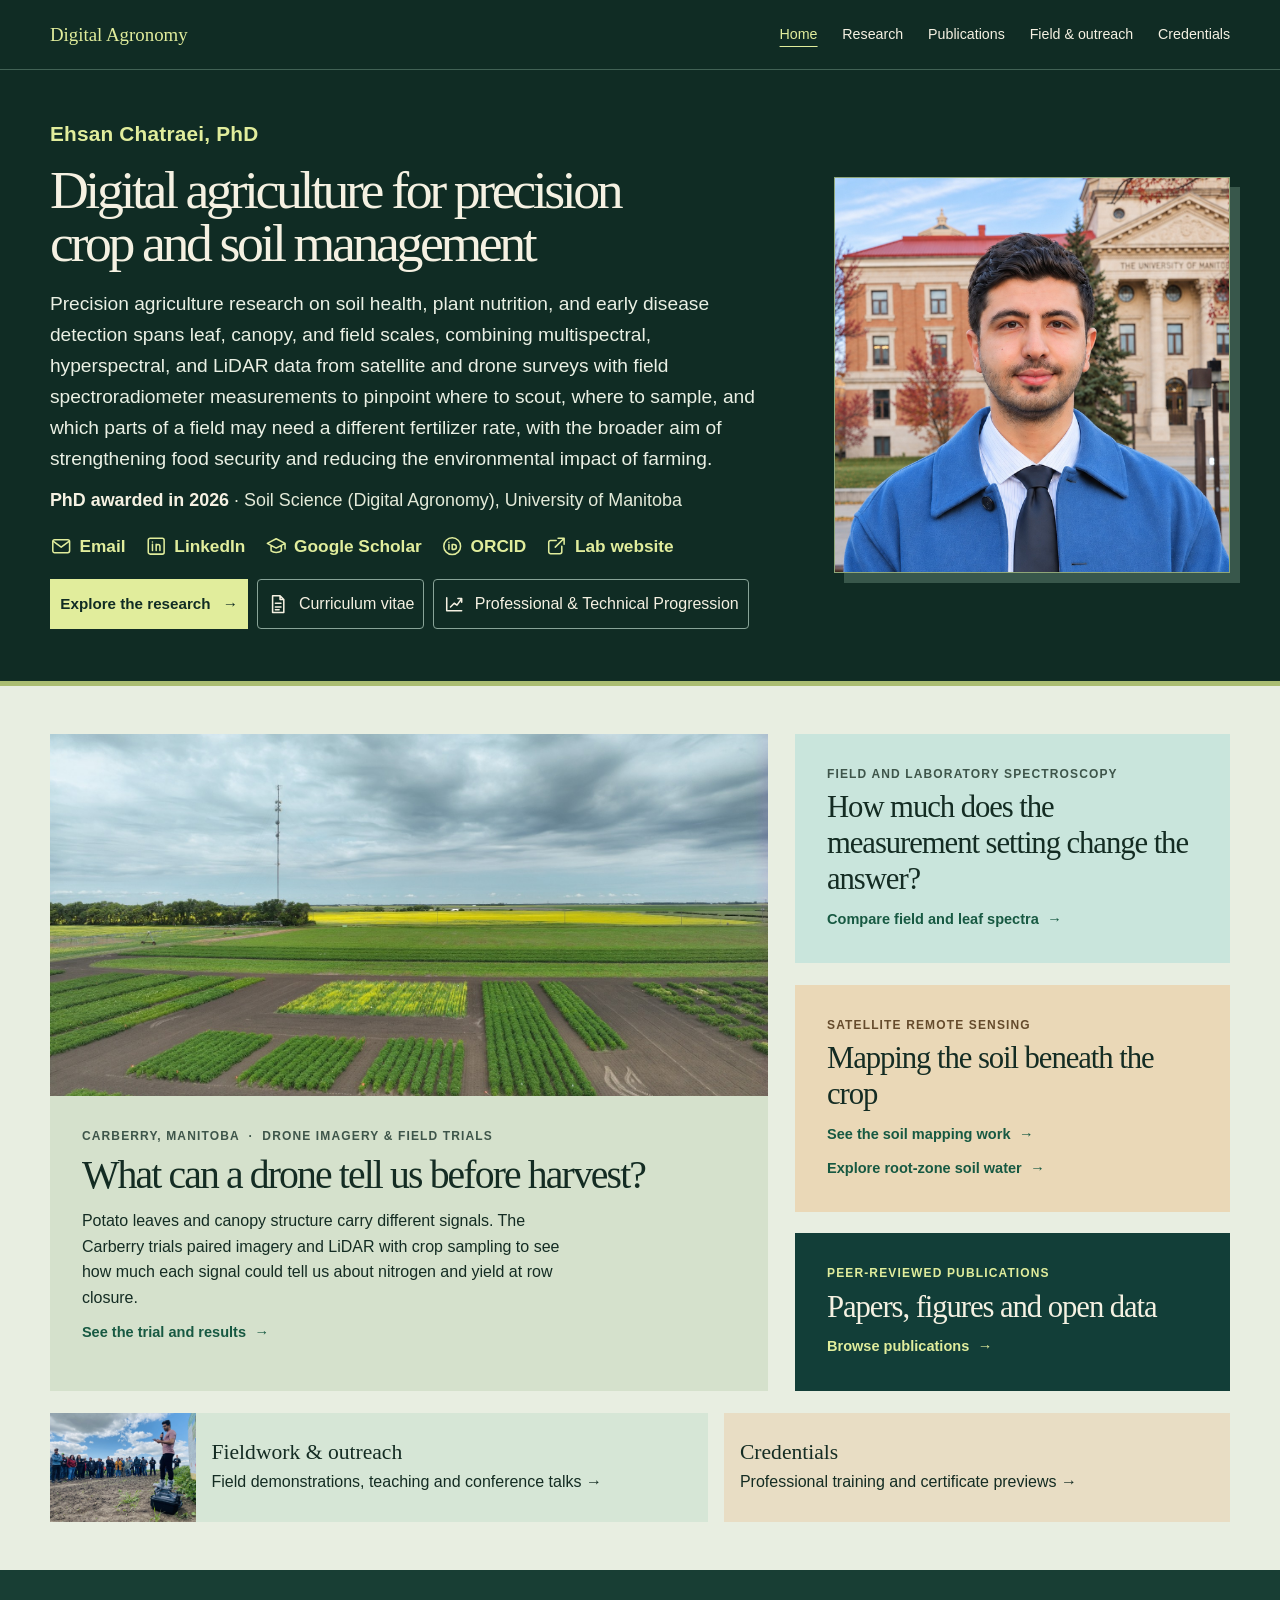
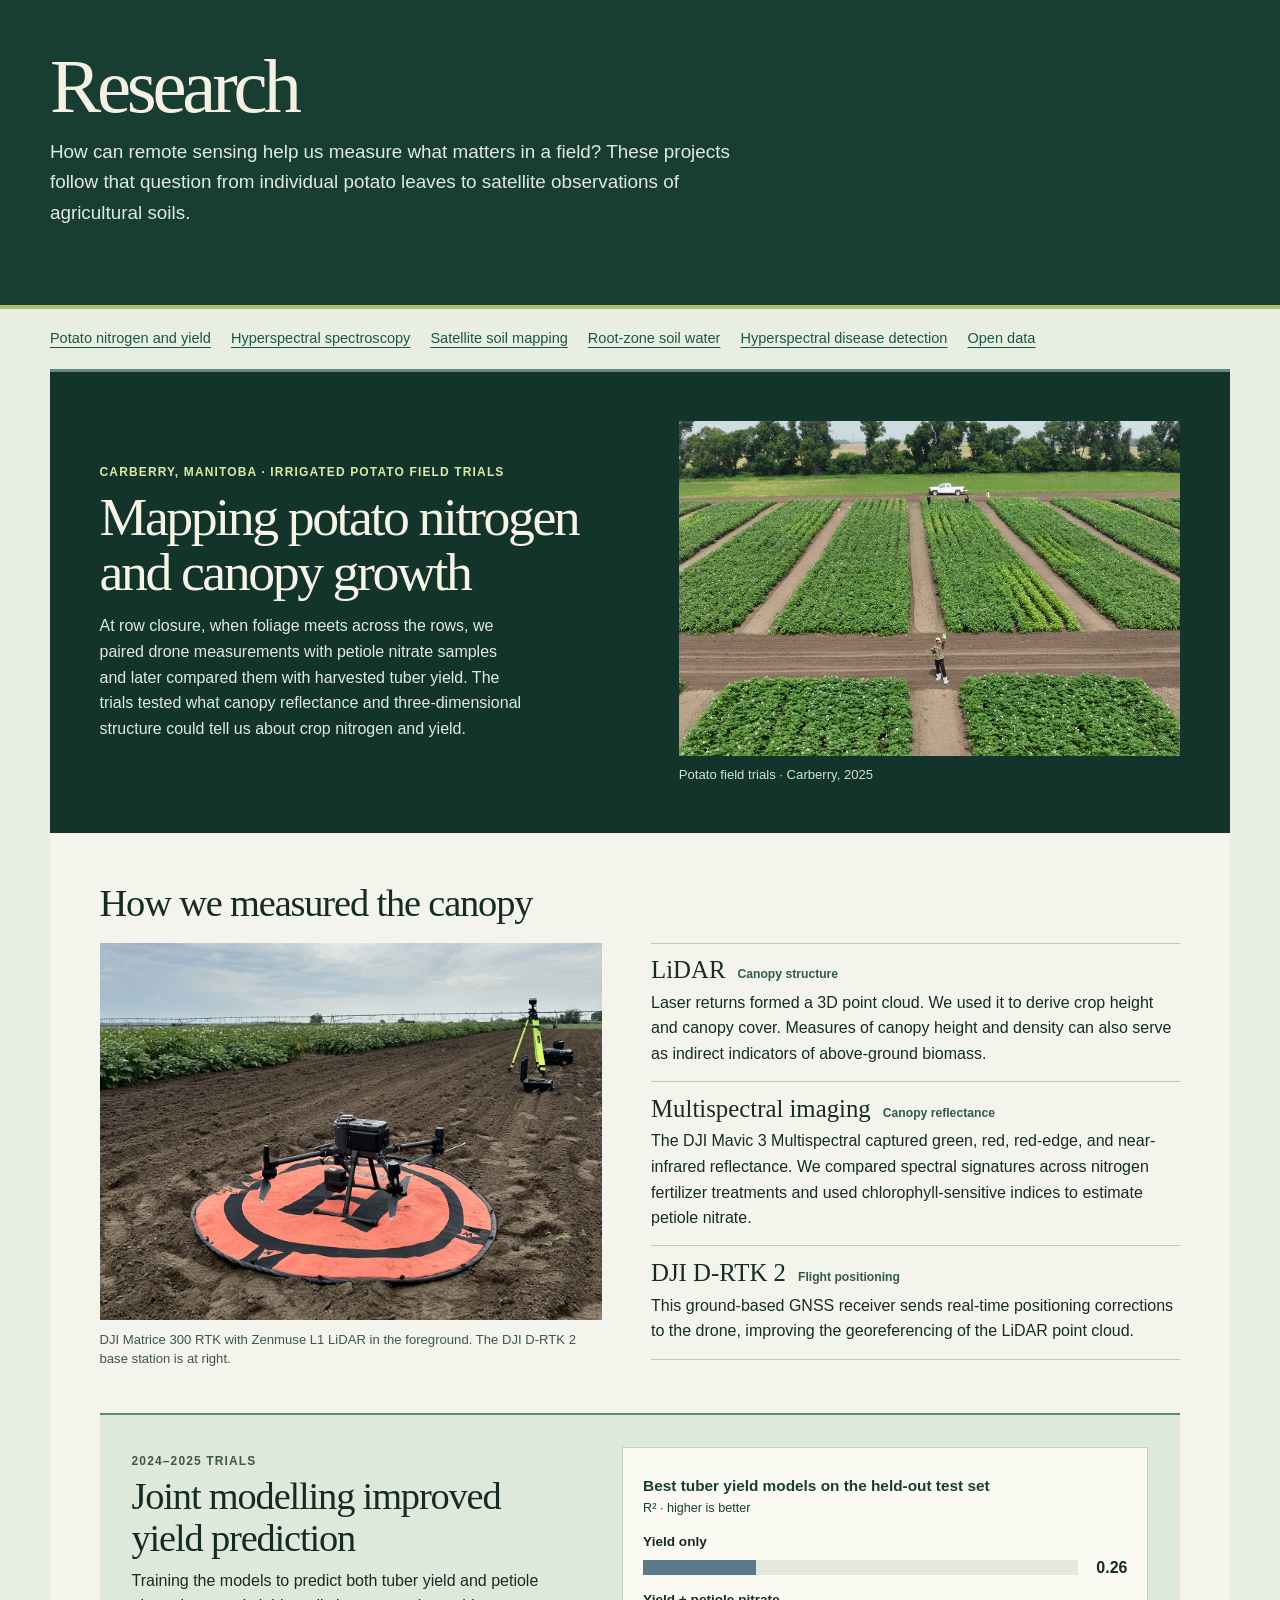
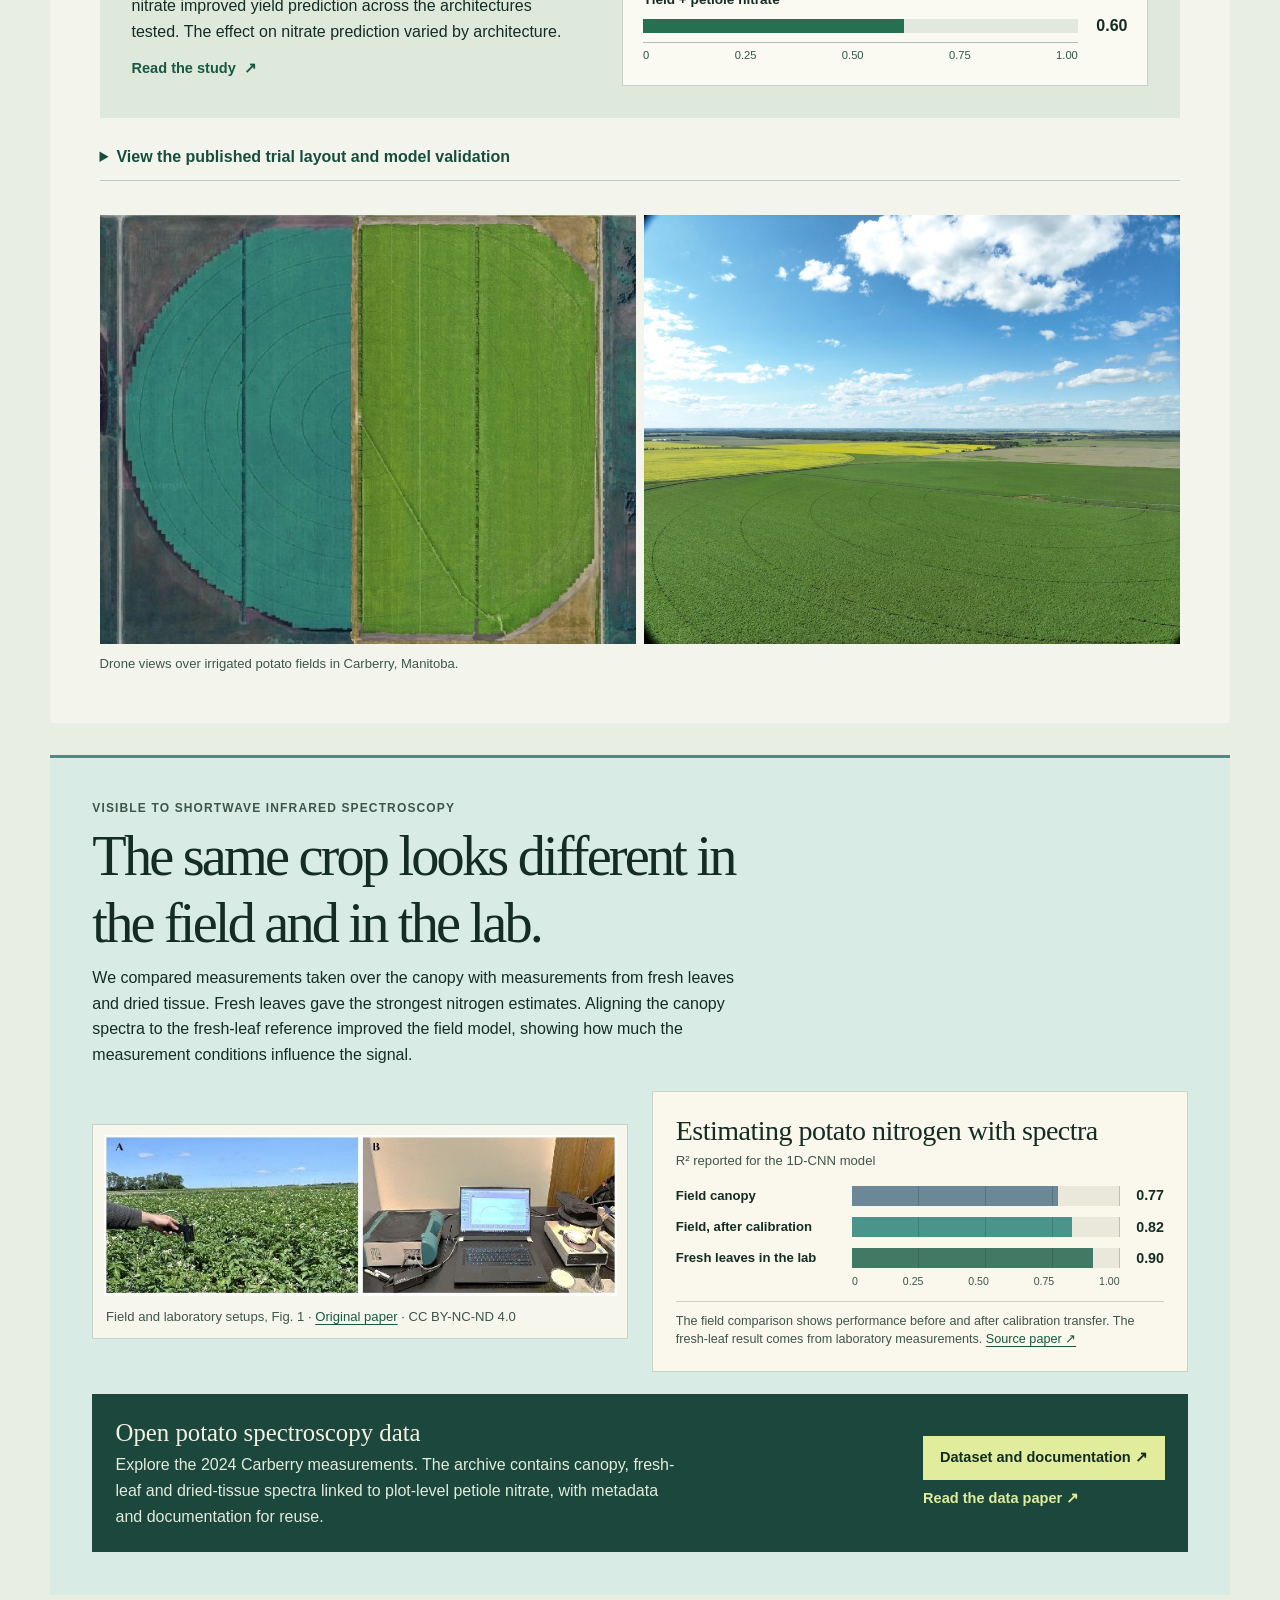
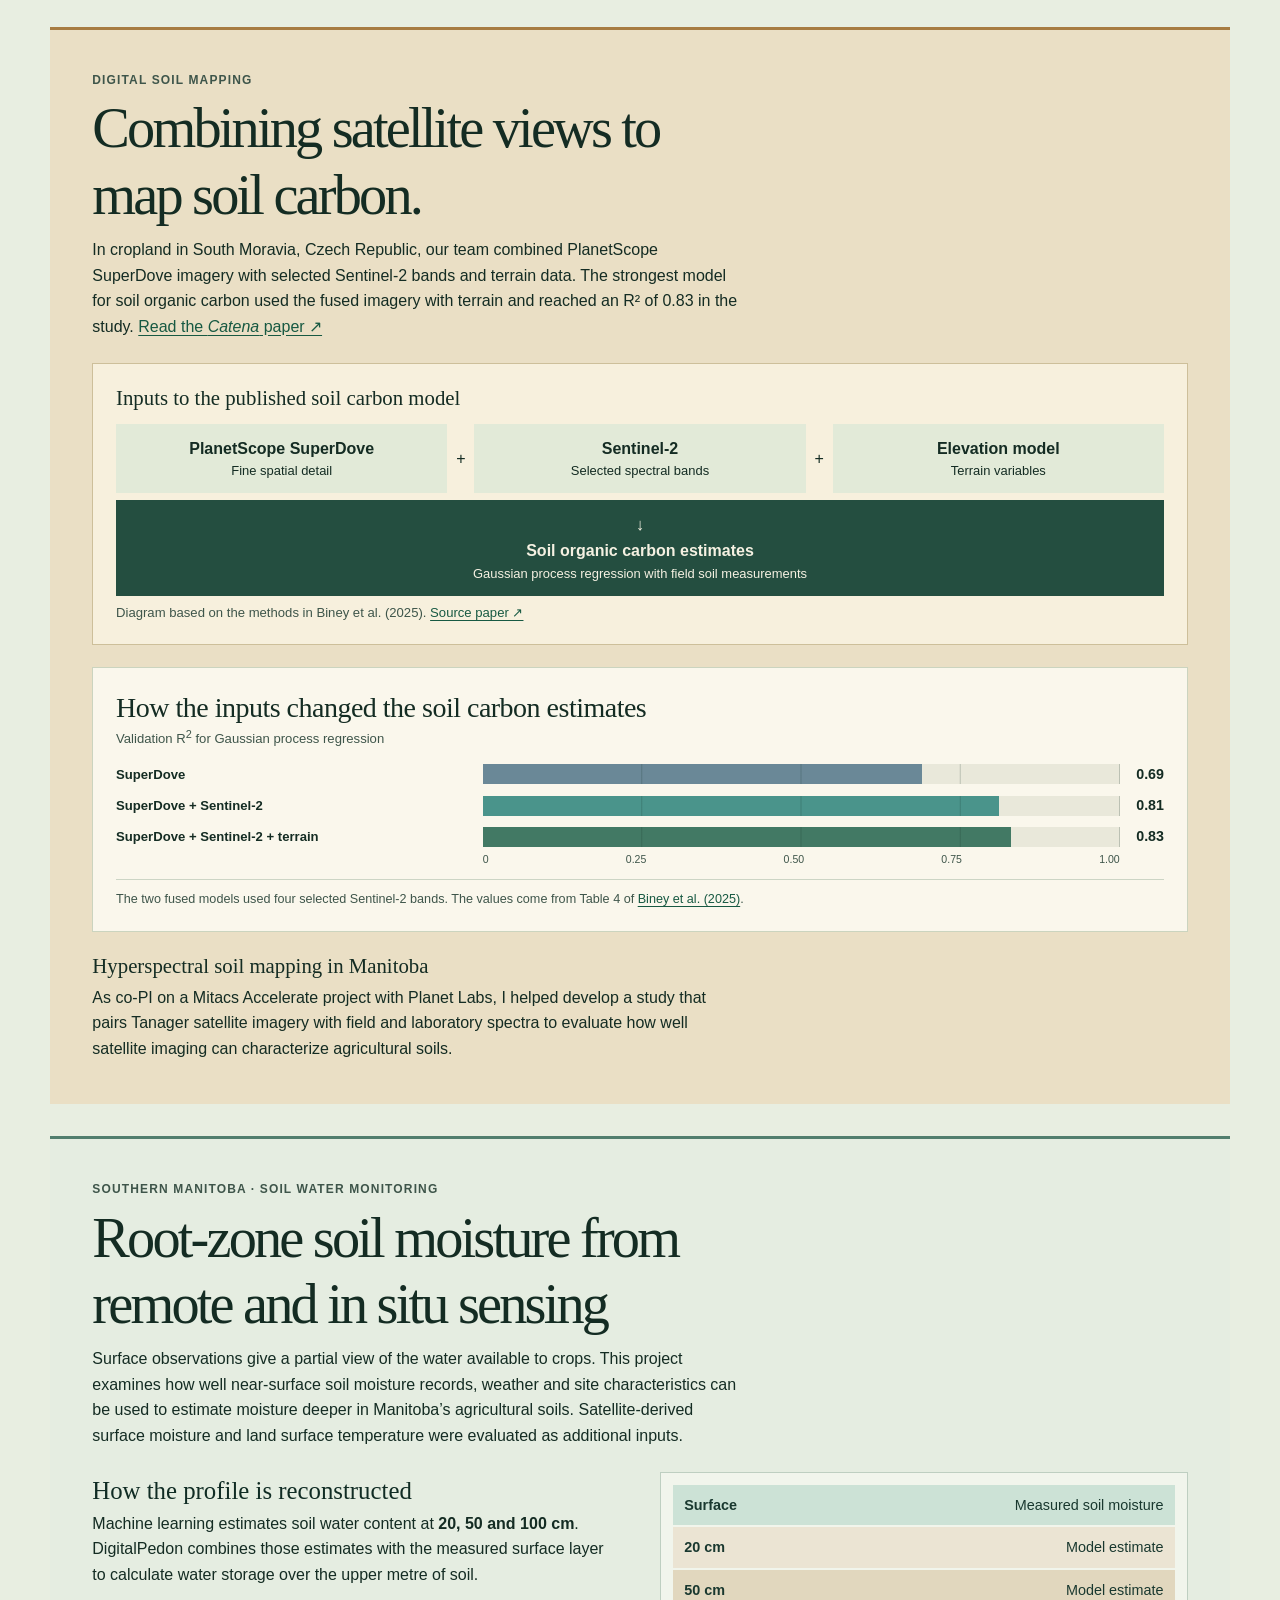
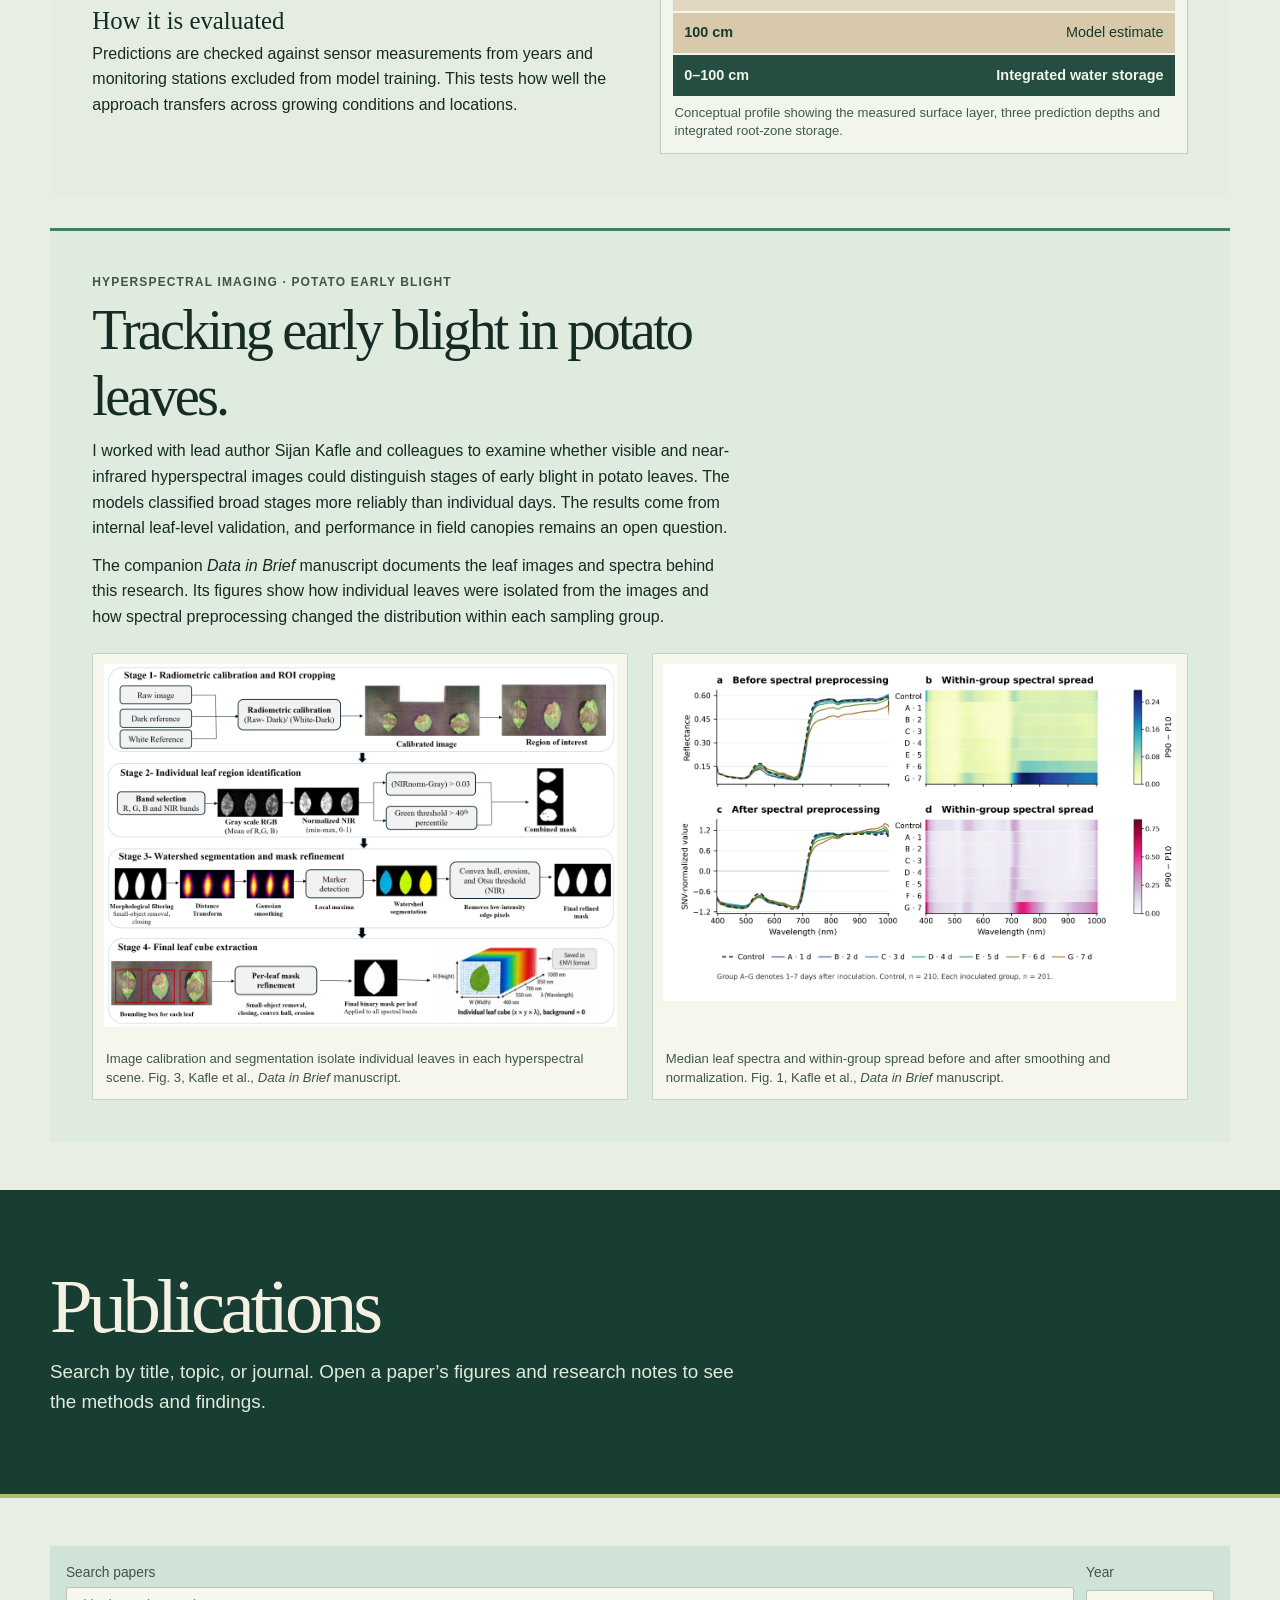
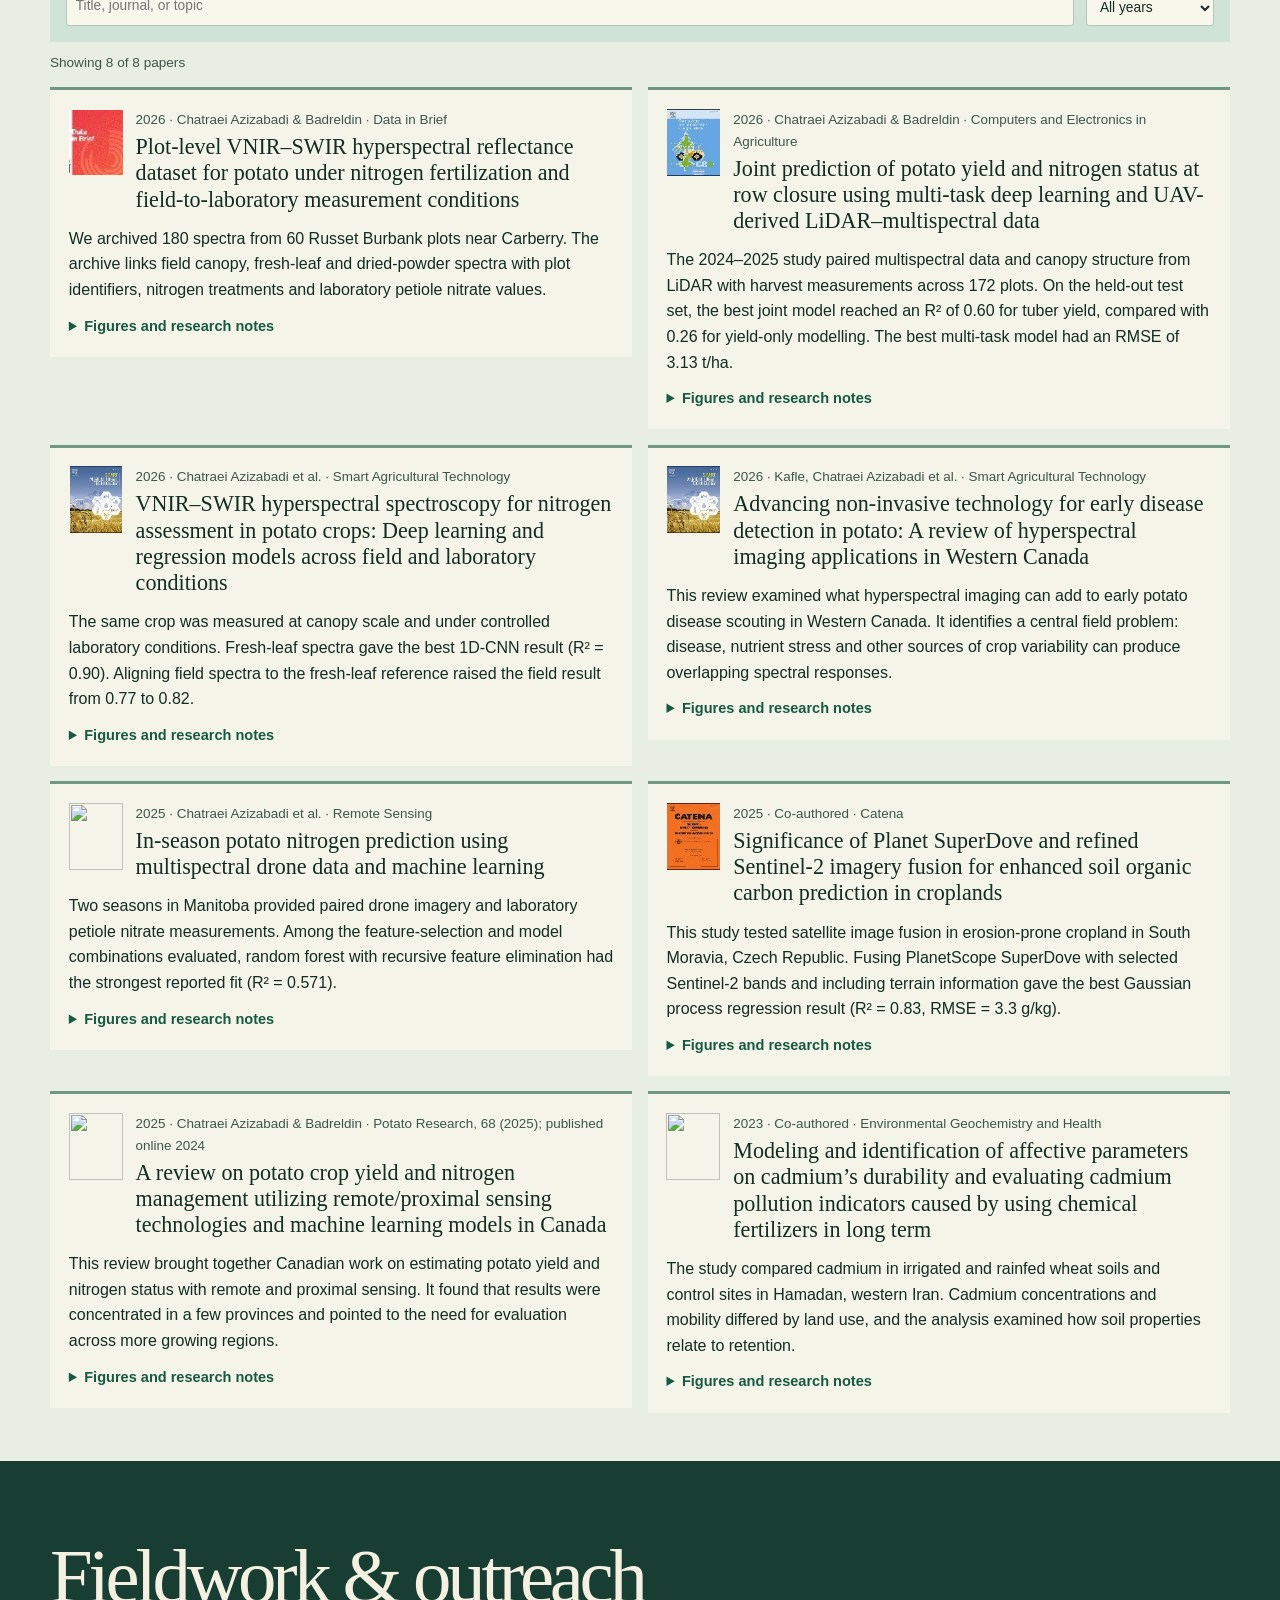
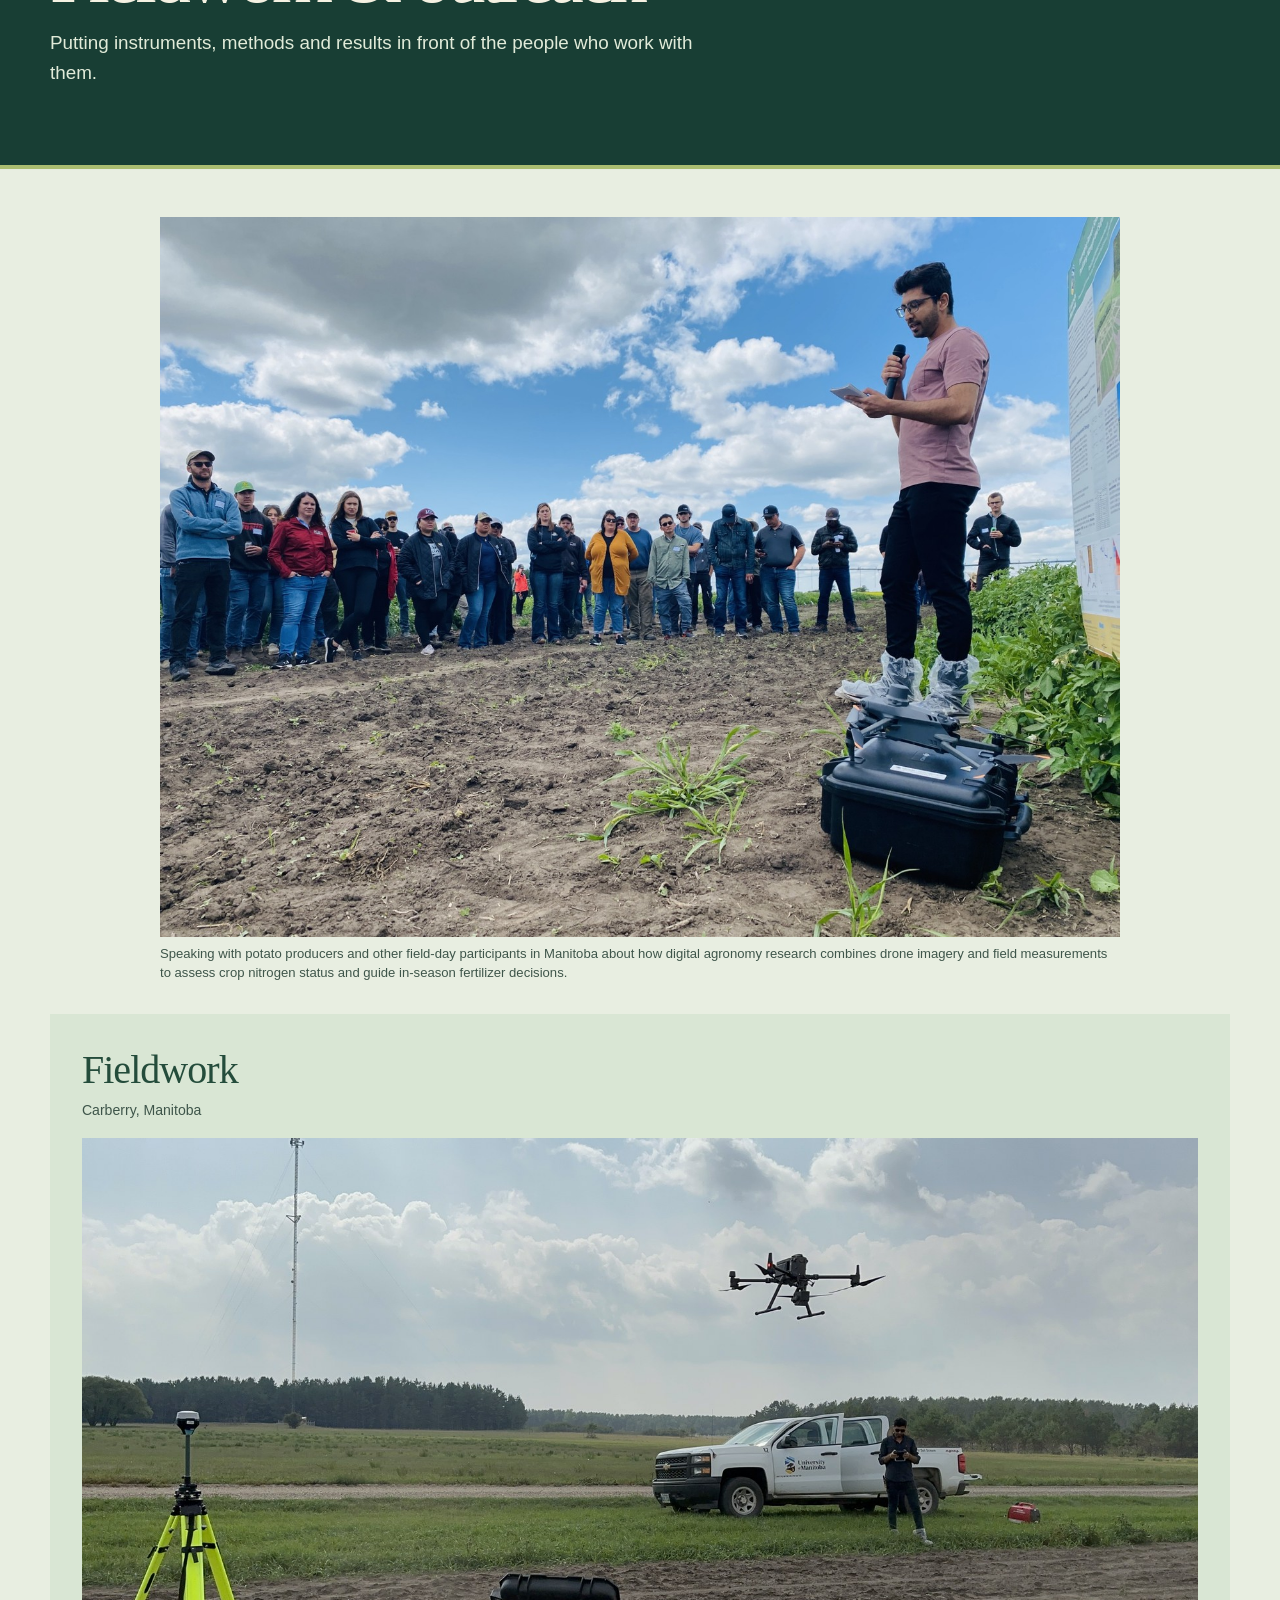
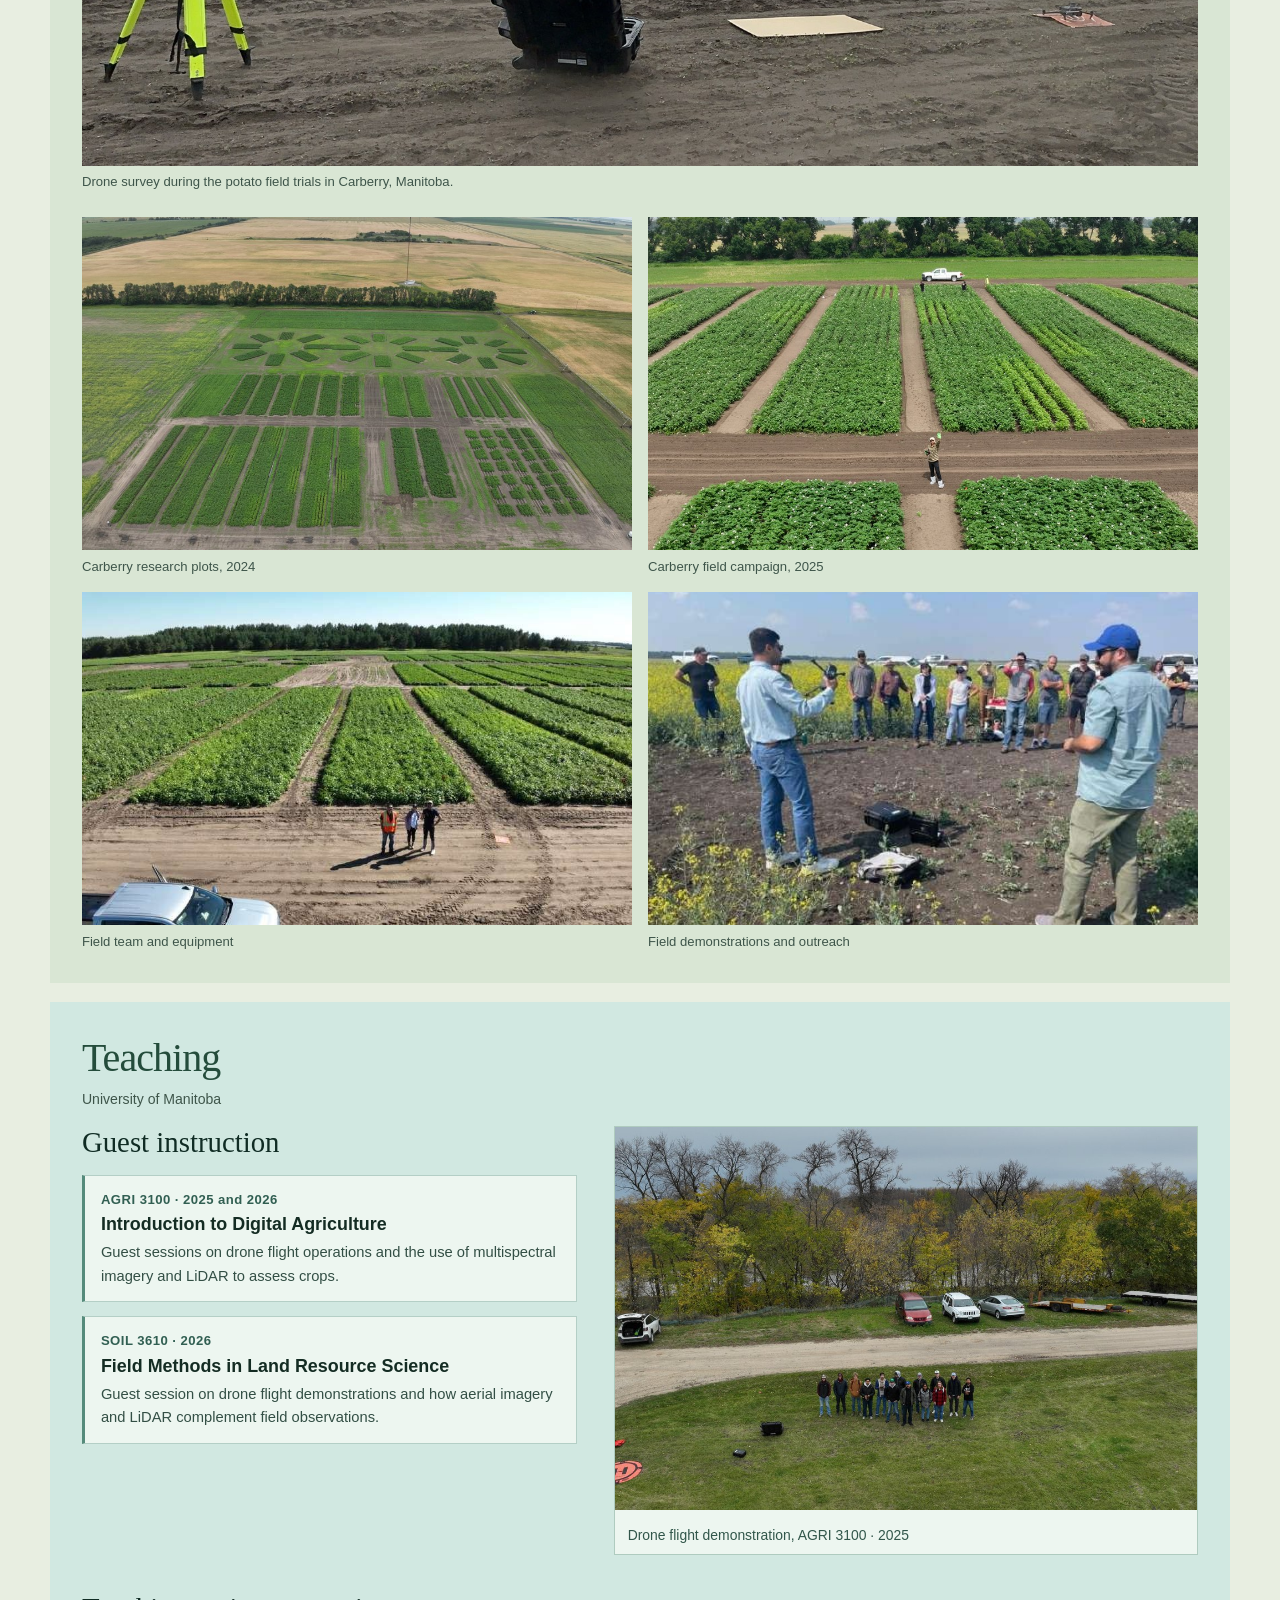
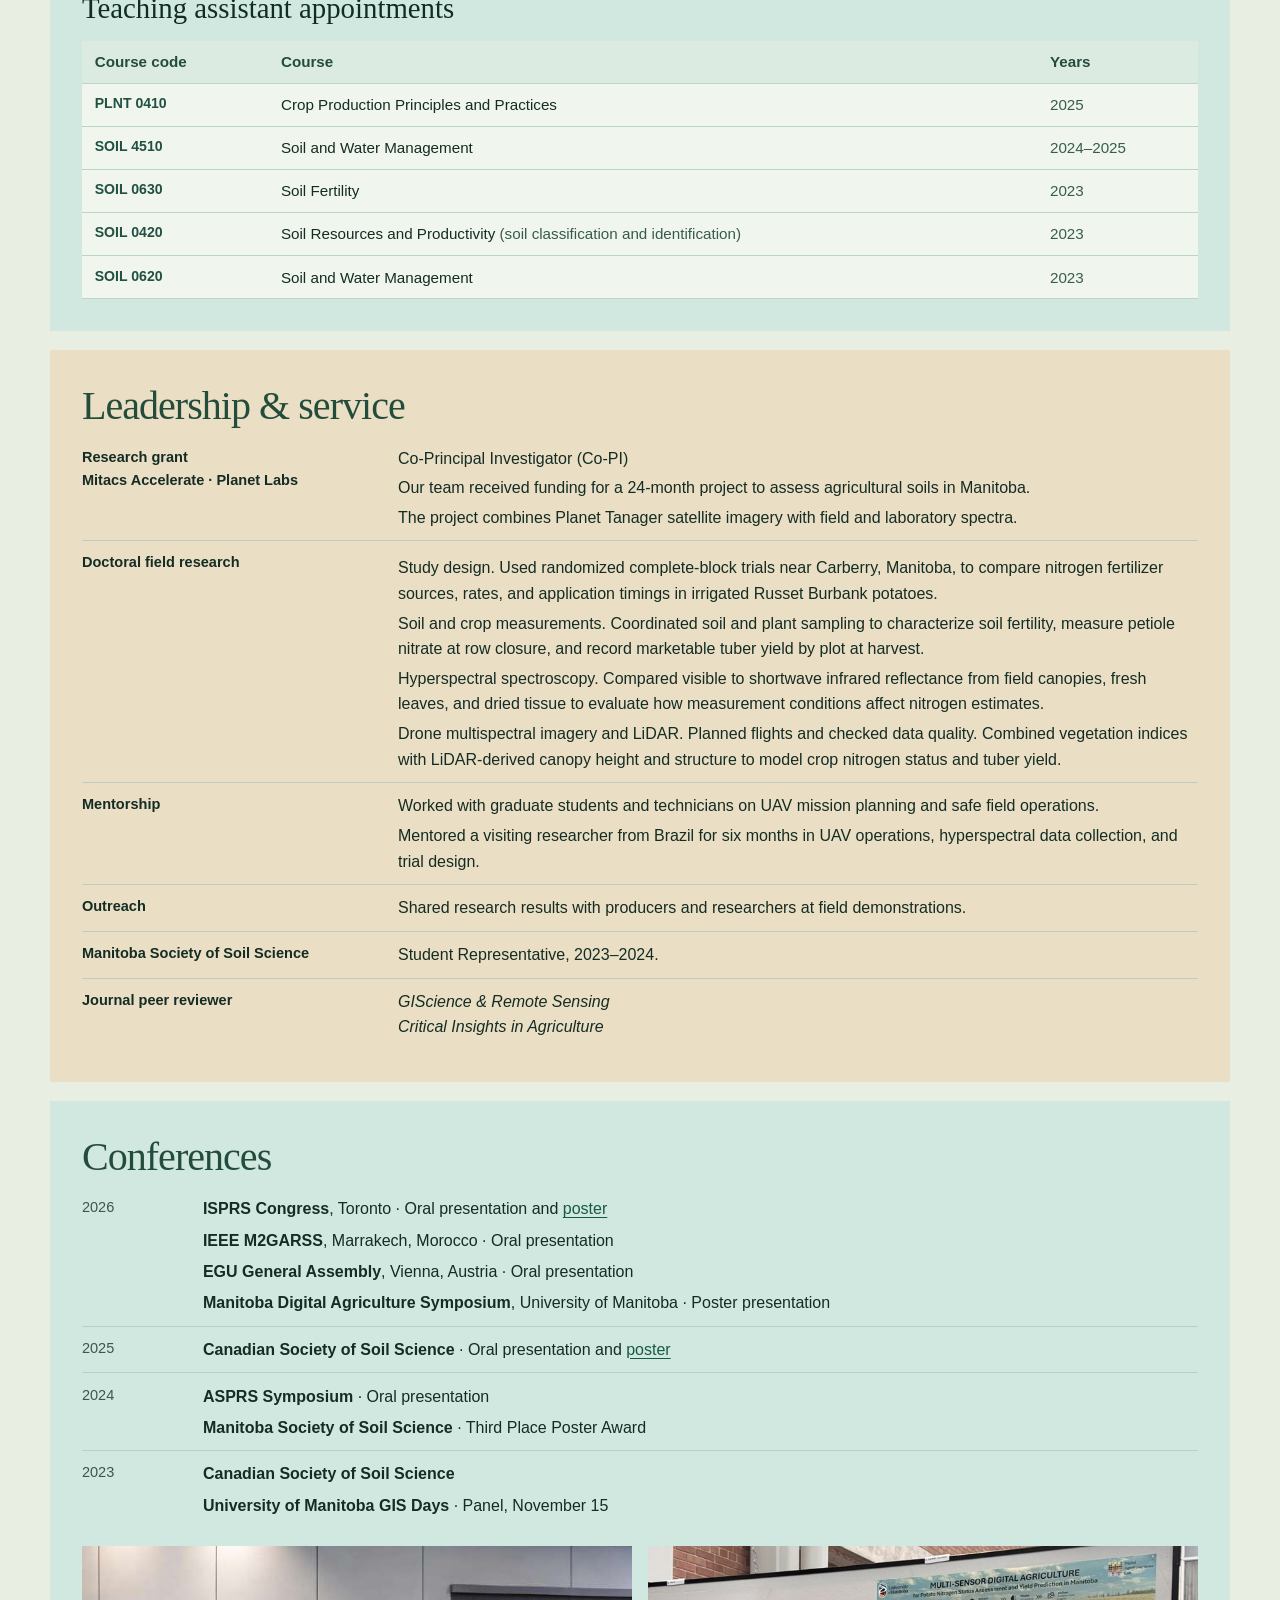
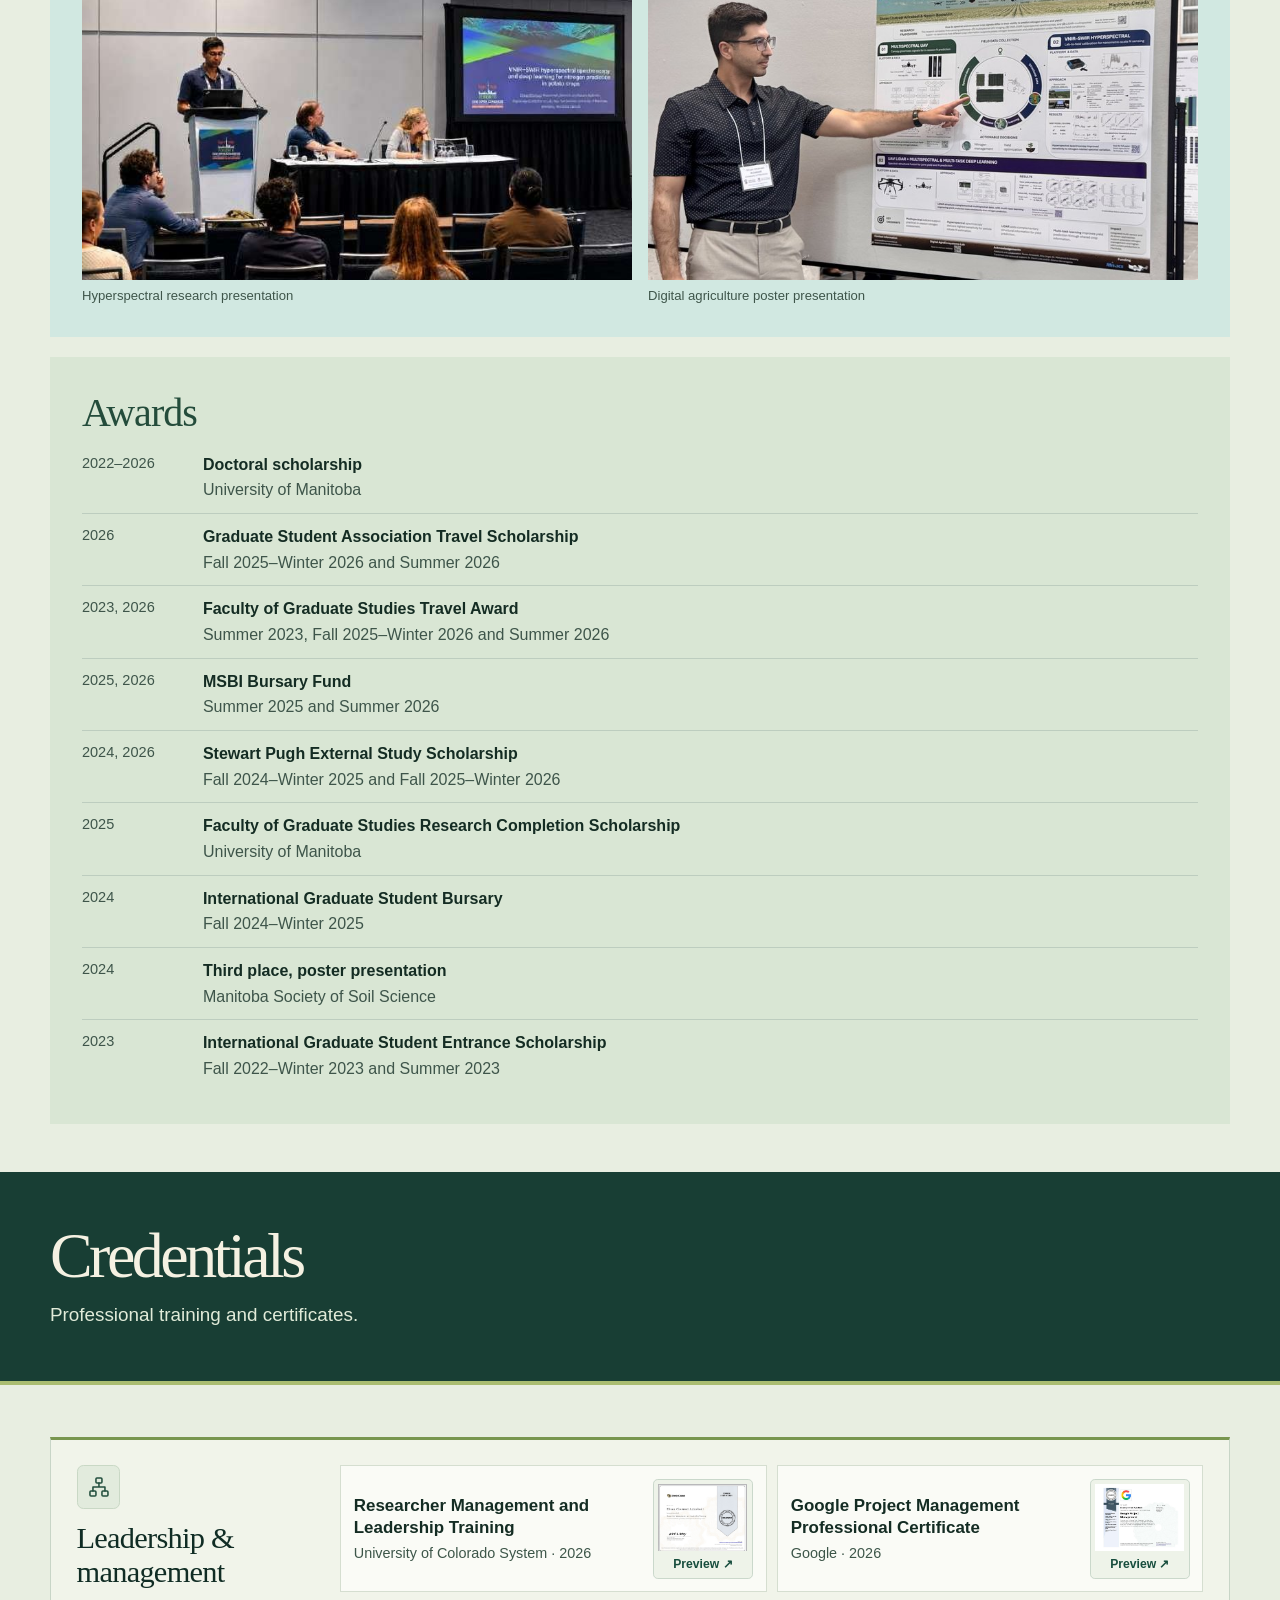
==== commit c78b45d0: "Feature a Carberry drone flight and refine the outreach caption" ====
--- a/index.html
+++ b/index.html
@@ -21,6 +21,8 @@
     .single-page #home { scroll-margin-top: 0; }
     #crop-disease { background: #deebde; border-top-color: #477d65; }
     .soil-evidence { margin-block: 1.35rem; }
+    #fieldwork .fieldwork-flight { margin: 0 0 clamp(1rem, 2.5vw, 1.6rem); }
+    #fieldwork .fieldwork-flight img { display: block; width: 100%; height: auto; }
     #crop.carberry-study { padding: 0; background: #f3f5ec; border-color: #678779; }
     .carberry-intro {
       display: grid;
@@ -527,9 +529,13 @@
       <h1>Fieldwork &amp; outreach</h1><p>Putting instruments, methods and results in front of the people who work with them.</p>
     </div></div><div class="shell field-page"><figure class="outreach-lead">
       <img src="field-outreach-full.jpg" alt="Ehsan presenting at an outdoor field demonstration beside a potato trial" width="1500" height="1125" loading="lazy">
-      <figcaption>Discussing the potato trials at a field demonstration in Manitoba</figcaption>
+      <figcaption>Speaking with potato producers and other field-day participants in Manitoba about how digital agronomy research combines drone imagery and field measurements to assess crop nitrogen status and guide in-season fertilizer decisions.</figcaption>
     </figure><section id="fieldwork" class="rule-section" aria-labelledby="fieldwork-title">
   <div class="section-label"><h2 id="fieldwork-title">Fieldwork</h2><p>Carberry, Manitoba</p></div>
+  <figure class="fieldwork-flight">
+    <img src="carberry-drone-flight.jpg" alt="Research drone in flight beside a University of Manitoba field vehicle and a GNSS base station" width="1680" height="945" loading="lazy" decoding="async">
+    <figcaption>Drone survey during the potato field trials in Carberry, Manitoba.</figcaption>
+  </figure>
   <div class="section-body field-strip field-gallery-v6">
     <figure><img src="trial-2024.jpg" alt="Aerial view showing the layout of crop research plots" width="960" height="640" loading="lazy"><figcaption>Carberry research plots, 2024</figcaption></figure>
     <figure><img src="trial-2025.jpg" alt="Rows of potato research plots viewed from a drone during fieldwork" width="960" height="640" loading="lazy"><figcaption>Carberry field campaign, 2025</figcaption></figure>
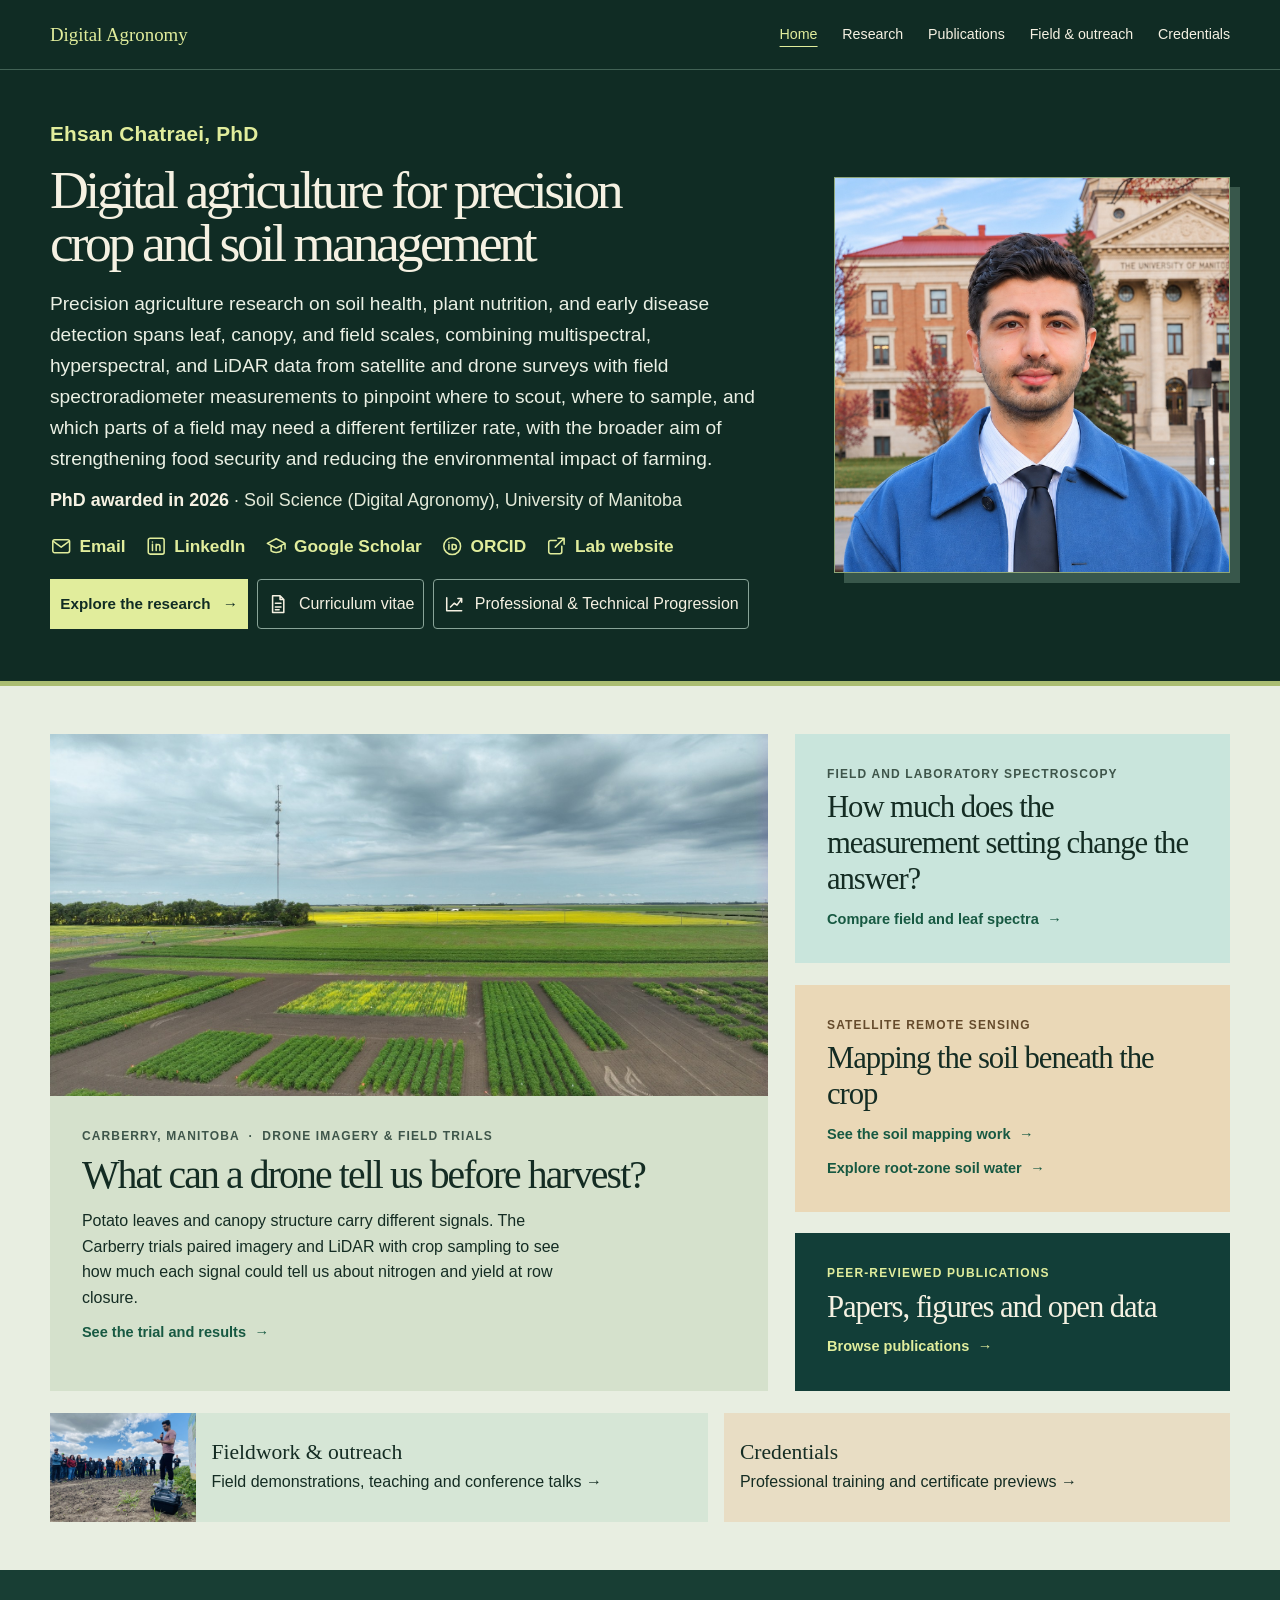
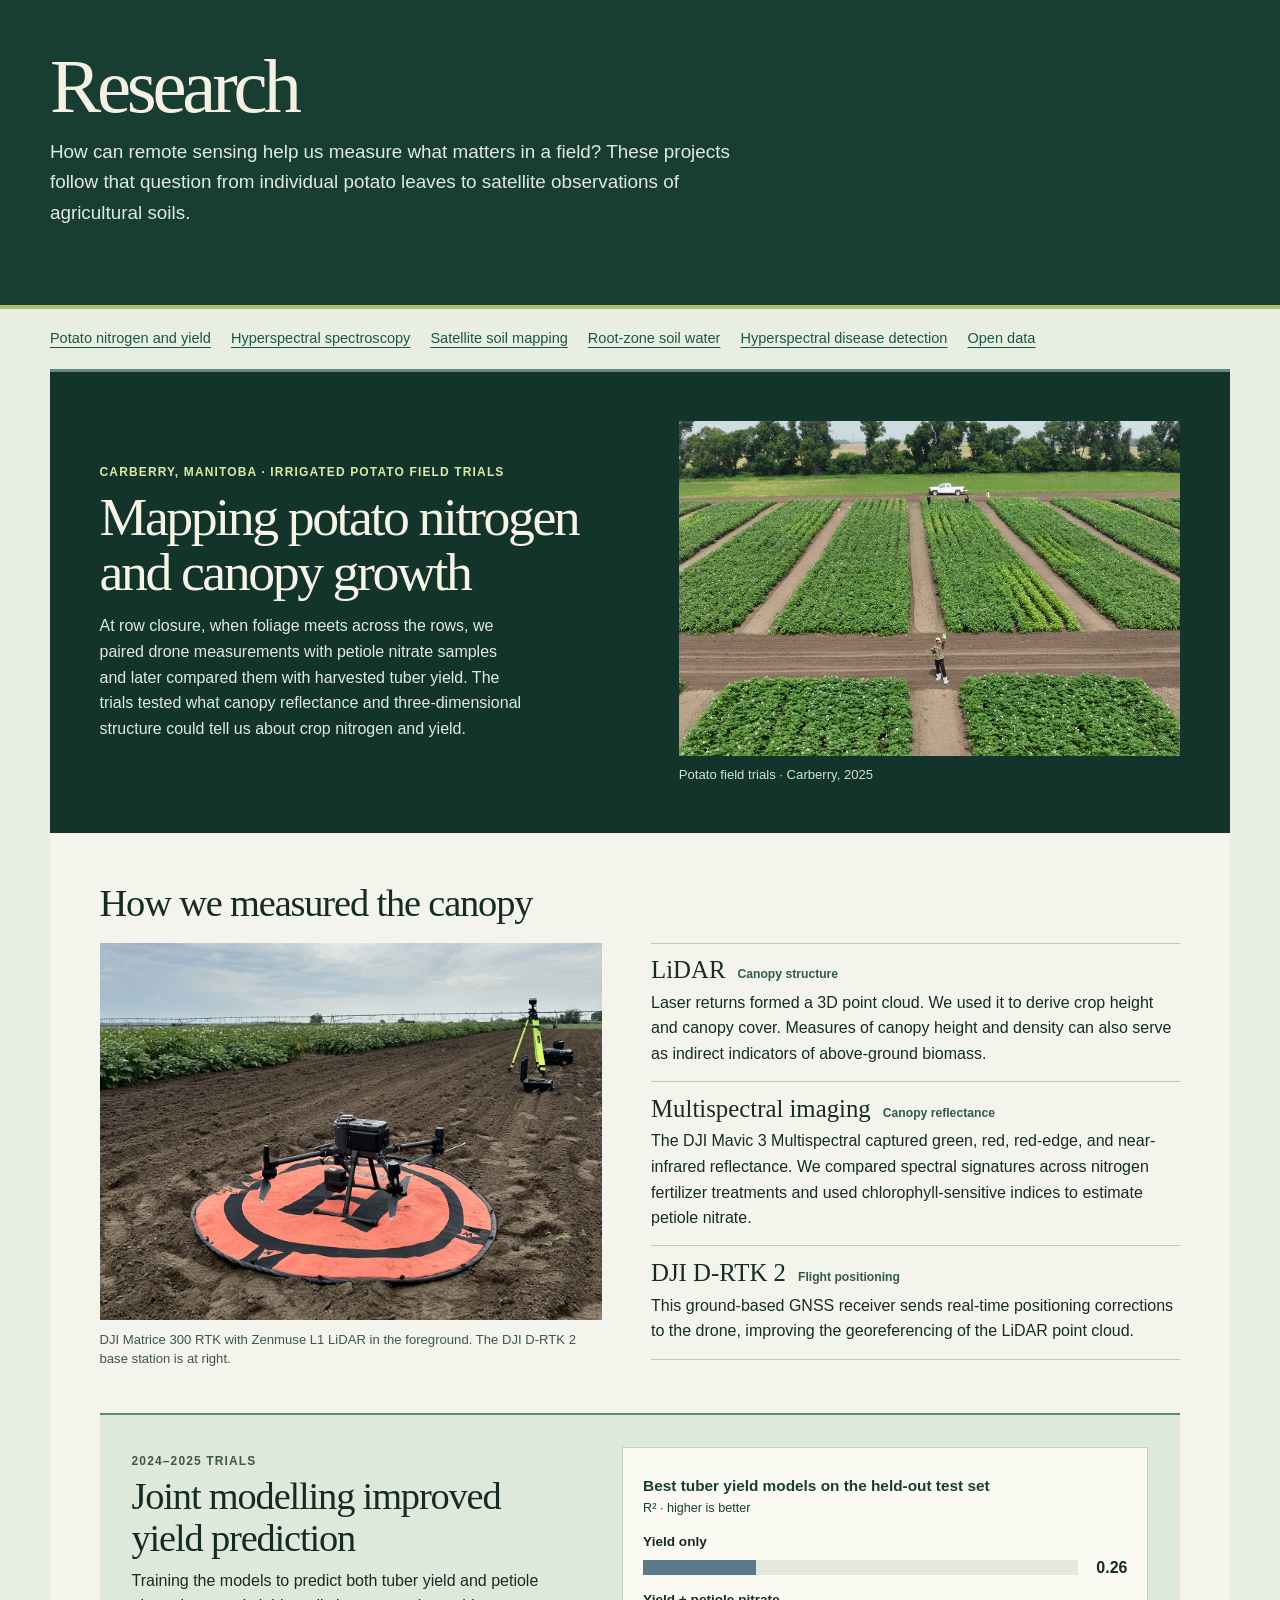
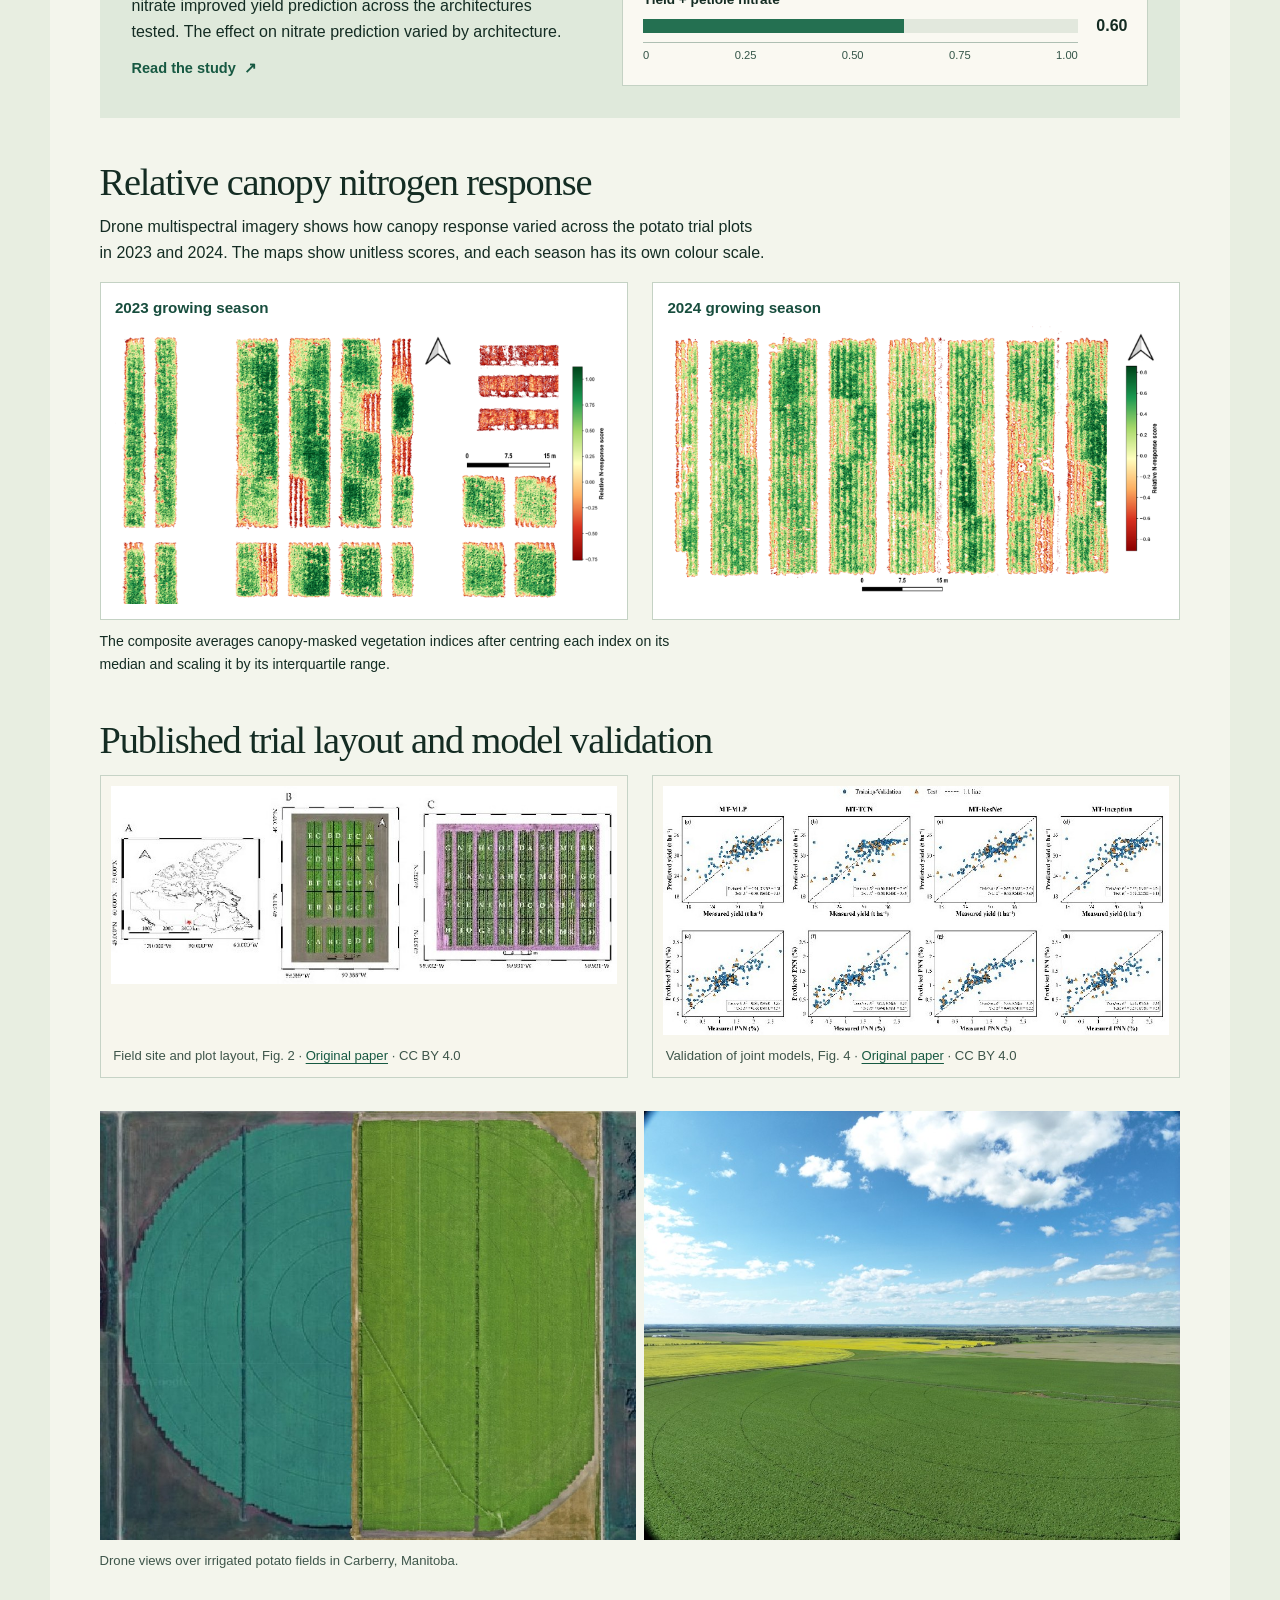
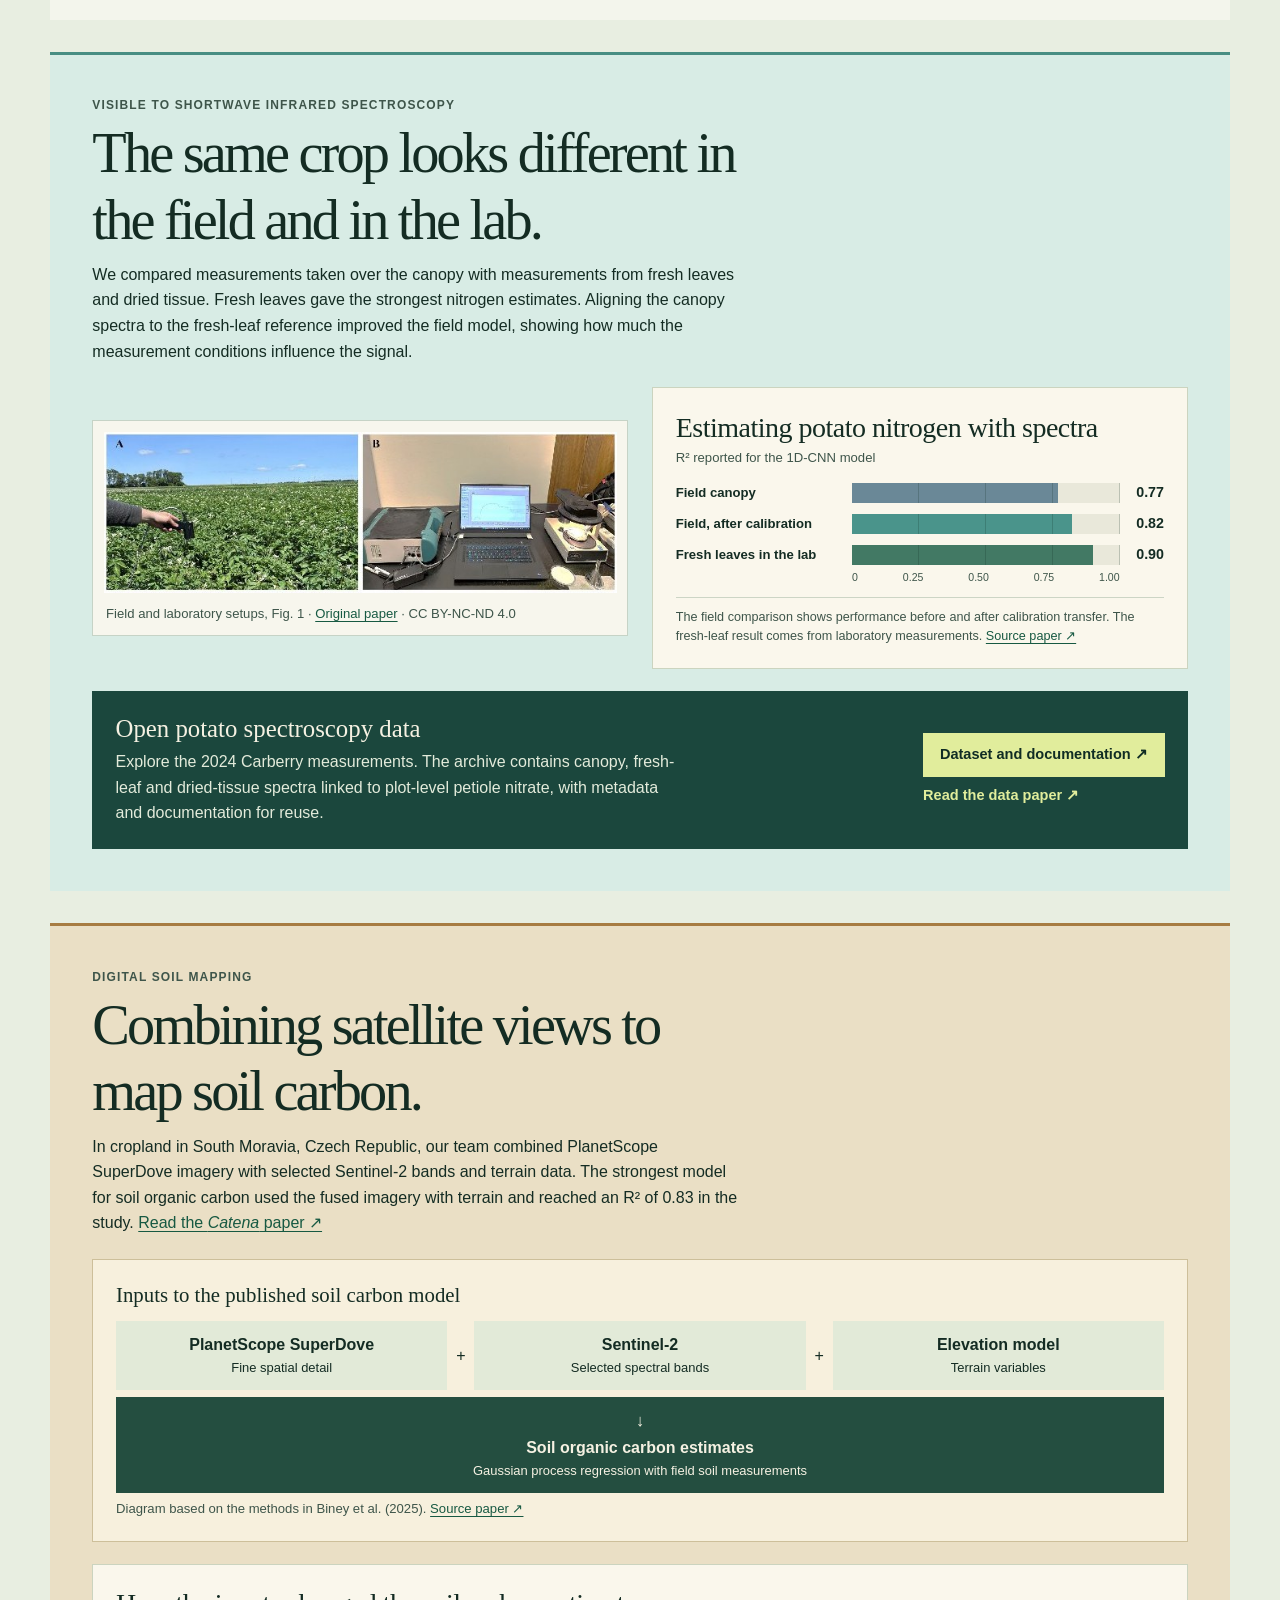
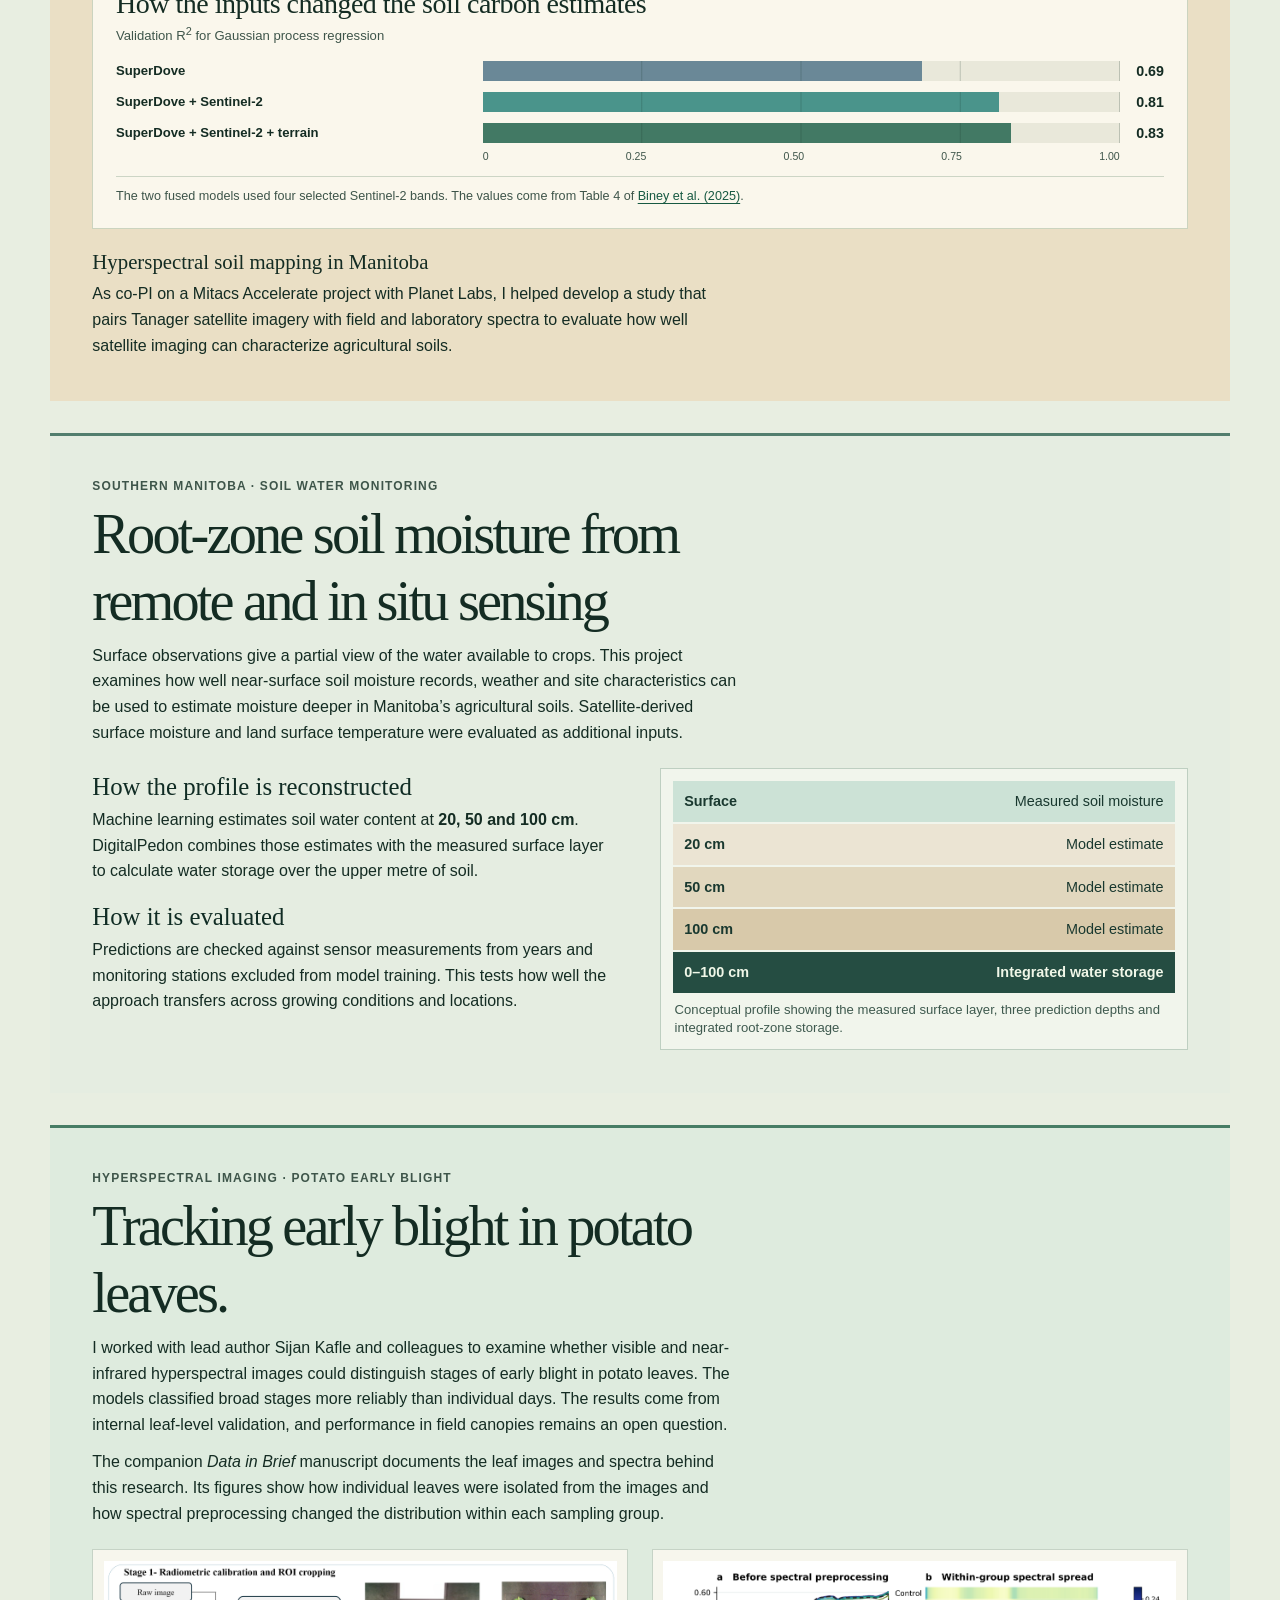
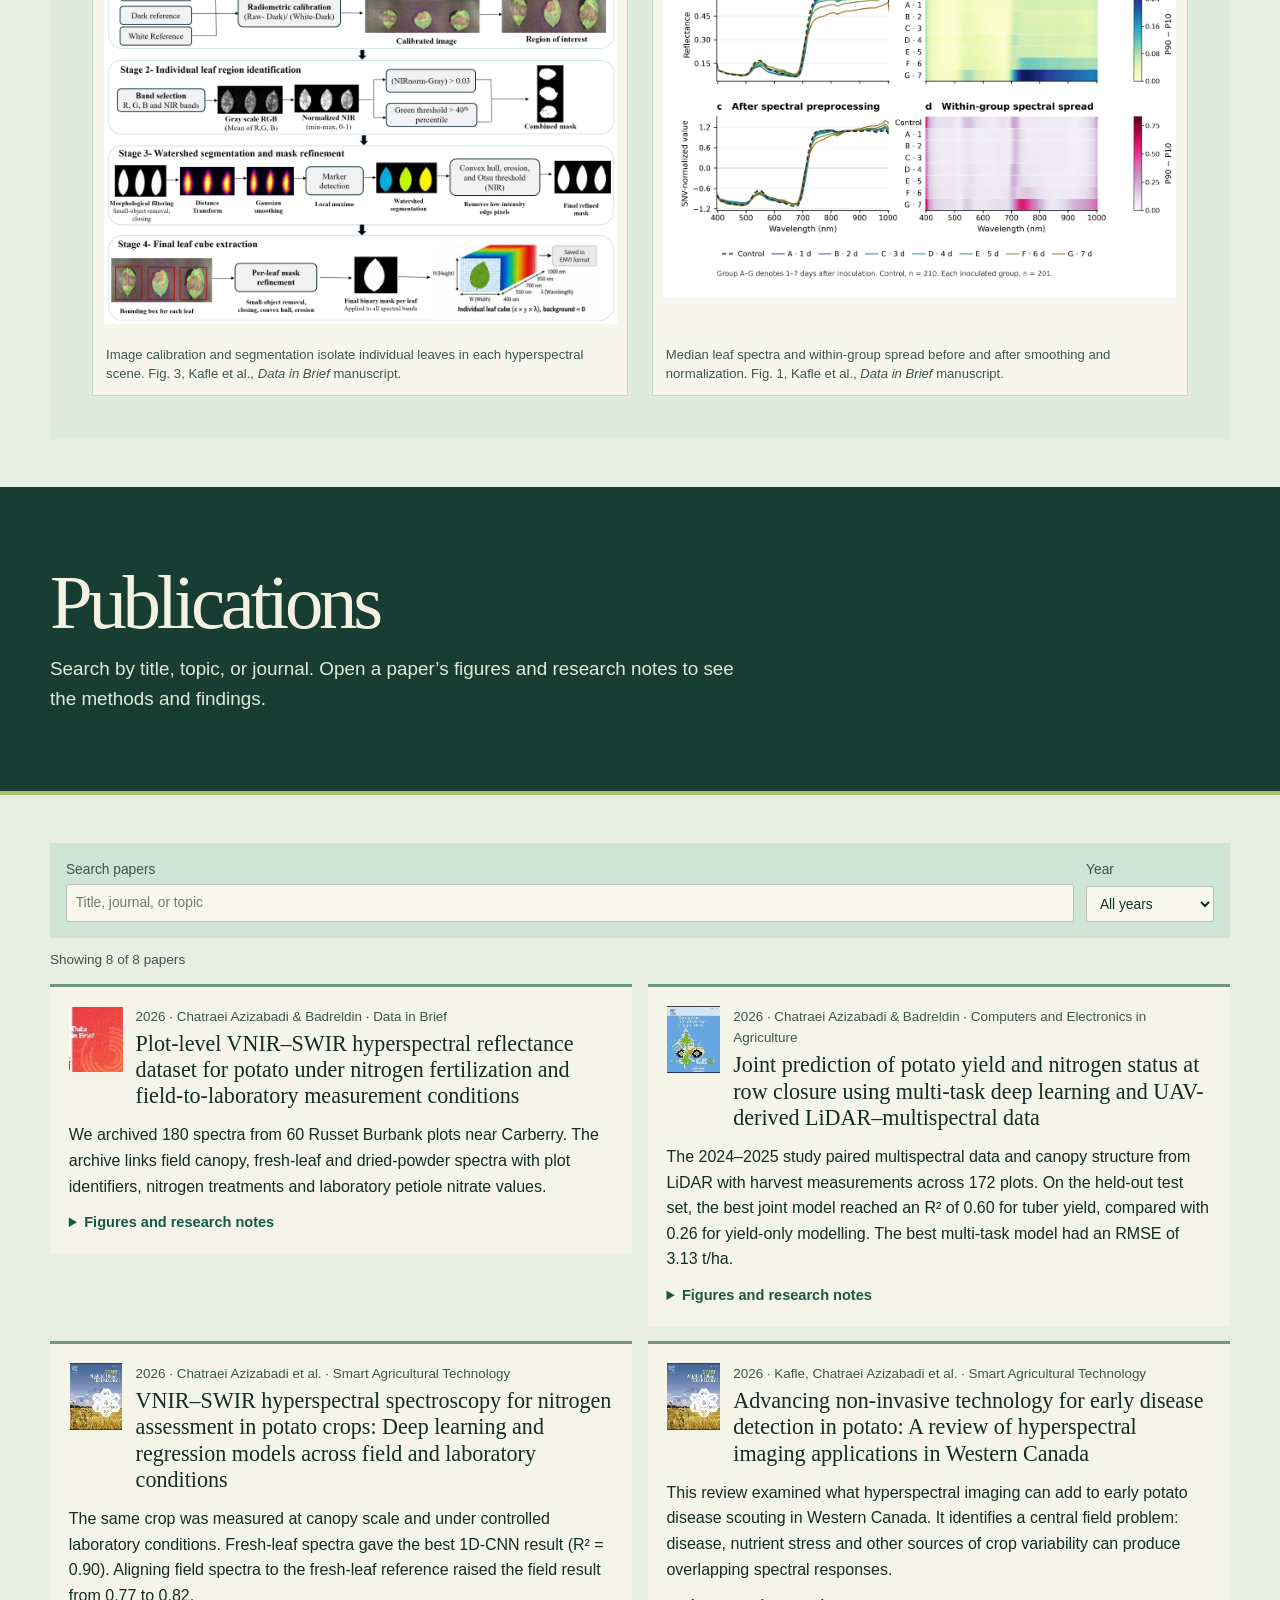
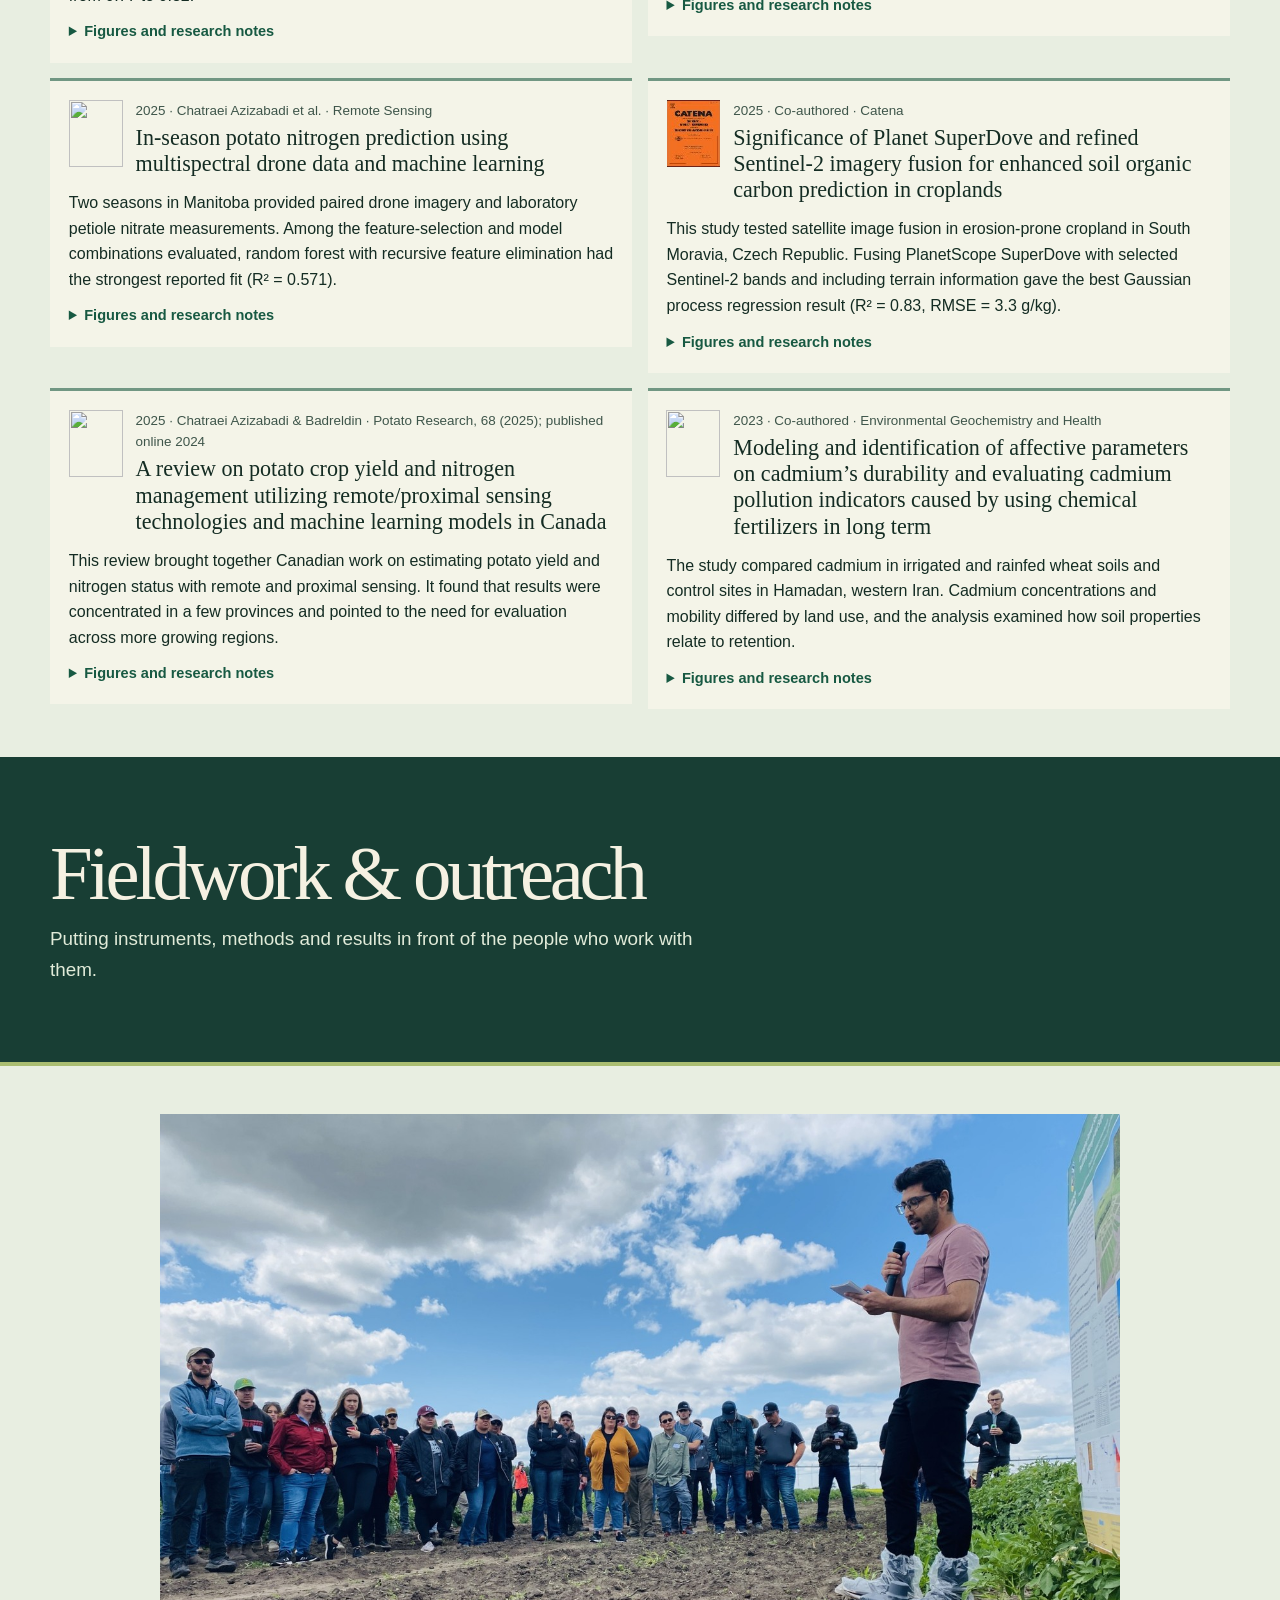
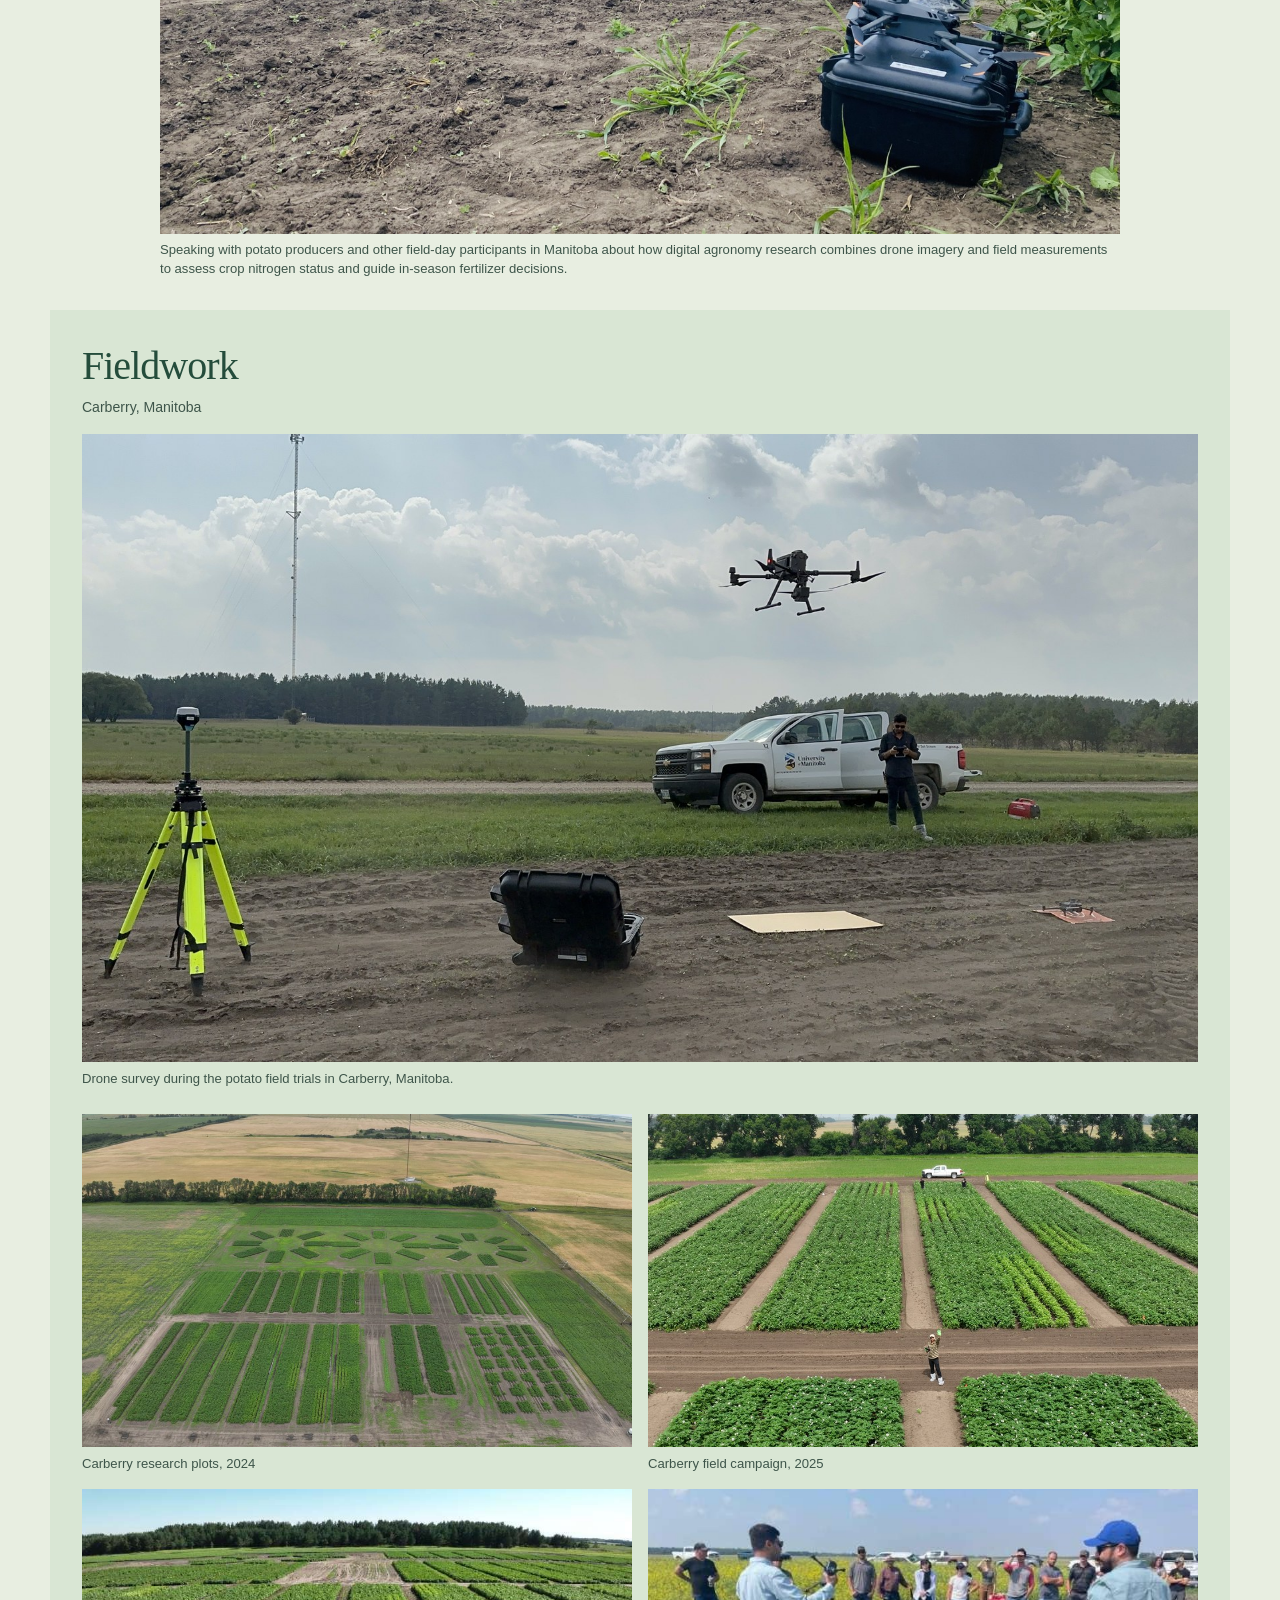
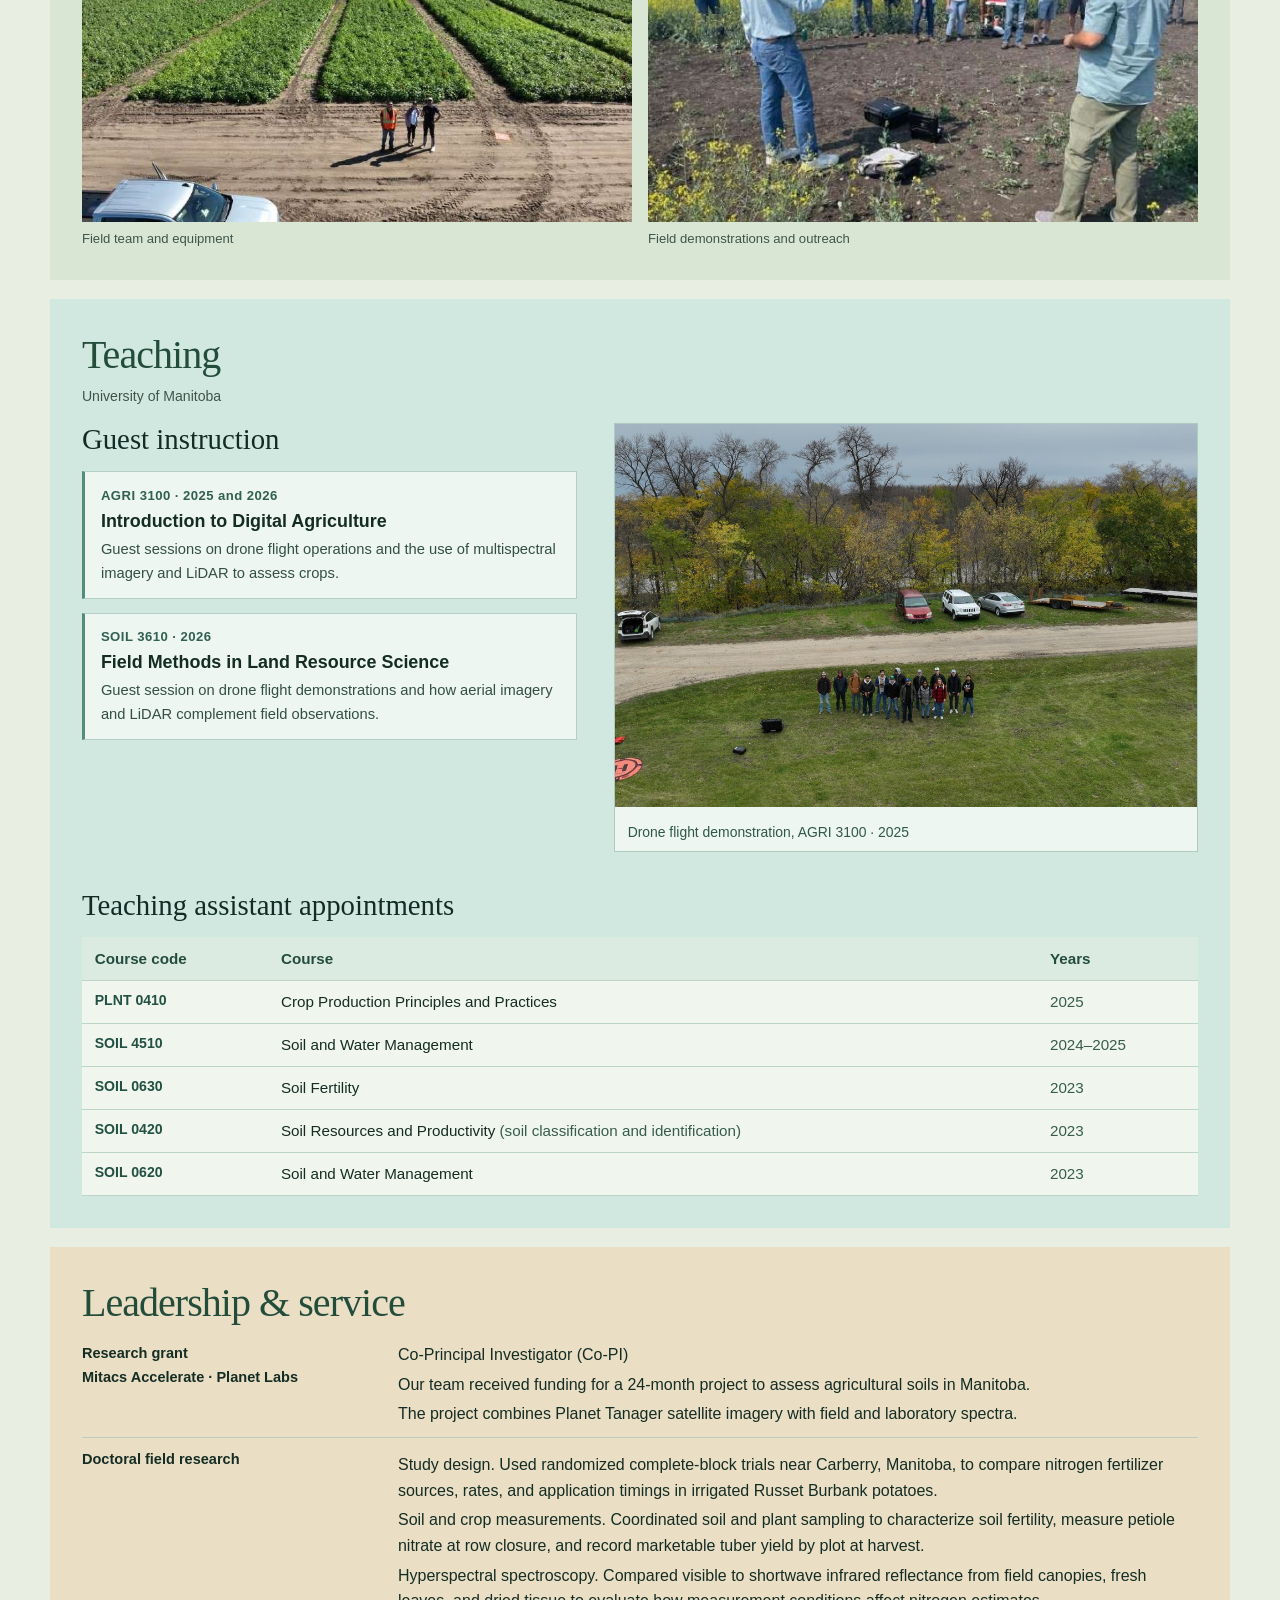
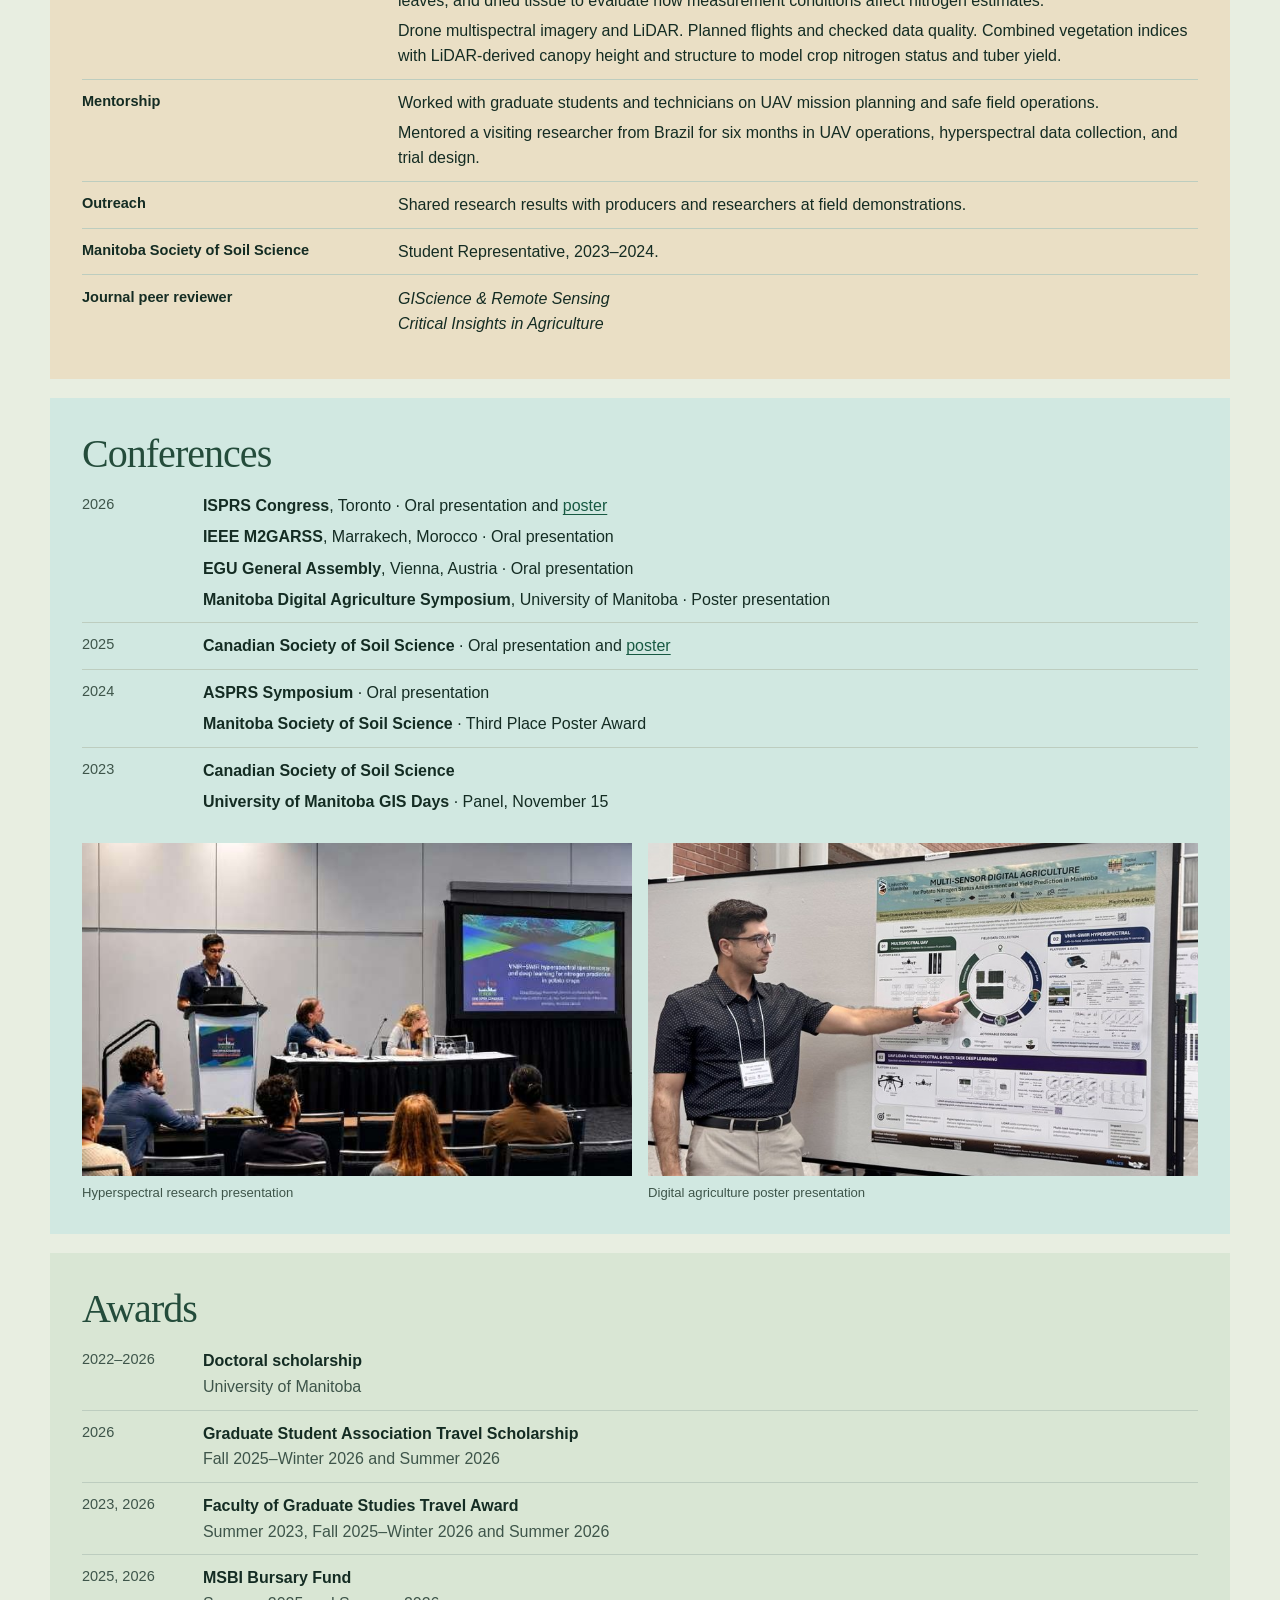
==== commit ef14a9ca: "Show published trial figures and add seasonal nitrogen response maps" ====
--- a/index.html
+++ b/index.html
@@ -113,9 +113,16 @@
       font-size: .7rem;
       font-variant-numeric: tabular-nums;
     }
-    .carberry-evidence { margin-top: 1rem; border-bottom: 1px solid #b9c9bd; padding: .65rem 0; }
-    .carberry-evidence summary { cursor: pointer; color: #174d3d; font-weight: 700; }
-    .carberry-evidence .figure-pair { margin: .85rem 0 .35rem; }
+    .carberry-map-study, .carberry-evidence { margin-top: clamp(1.6rem, 4vw, 2.8rem); }
+    .carberry-map-study > p { max-width: 75ch; margin-top: .65rem; }
+    .carberry-map-grid { display: grid; grid-template-columns: repeat(2, minmax(0, 1fr)); gap: clamp(.75rem, 2.25vw, 1.5rem); margin-top: 1rem; }
+    .carberry-map-grid figure { padding: clamp(.45rem, 1.25vw, .9rem); border: 1px solid #c4d2c4; background: #fff; }
+    .carberry-map-grid figcaption { margin: 0 0 .45rem; color: #174d3d; font-size: .95rem; font-weight: 700; }
+    .carberry-map-grid a, .carberry-map-grid img { display: block; }
+    .carberry-map-grid img { width: 100%; height: auto; }
+    .carberry-map-note { font-size: .88rem; }
+    .carberry-evidence .figure-pair { margin: .85rem 0 0; }
+    @media (max-width: 760px) { .carberry-map-grid { grid-template-columns: minmax(0, 1fr); } }
     .carberry-body .carberry-aerial { margin-top: clamp(1.35rem, 3vw, 2.1rem); }
     .carberry-aerial > div { display: grid; grid-template-columns: repeat(2, minmax(0, 1fr)); gap: .5rem; }
     .carberry-aerial img { aspect-ratio: 5 / 4; }
@@ -362,8 +369,24 @@
       </figure>
     </section>
 
-    <details class="carberry-evidence">
-      <summary>View the published trial layout and model validation</summary>
+    <section class="carberry-map-study" aria-labelledby="carberry-map-title">
+      <h3 id="carberry-map-title">Relative canopy nitrogen response</h3>
+      <p>Drone multispectral imagery shows how canopy response varied across the potato trial plots in 2023 and 2024. The maps show unitless scores, and each season has its own colour scale.</p>
+      <div class="carberry-map-grid">
+        <figure>
+          <figcaption>2023 growing season</figcaption>
+          <a href="carberry-nitrogen-response-2023.png" aria-label="View the 2023 nitrogen-response map at full size"><img src="carberry-nitrogen-response-2023.png" alt="2023 trial plots coloured by relative canopy nitrogen response, with a north arrow, 15-metre scale bar, and response-score legend" width="1377" height="770" loading="lazy" decoding="async"></a>
+        </figure>
+        <figure>
+          <figcaption>2024 growing season</figcaption>
+          <a href="carberry-nitrogen-response-2024.png" aria-label="View the 2024 nitrogen-response map at full size"><img src="carberry-nitrogen-response-2024.png" alt="2024 trial plots coloured by relative canopy nitrogen response, with a north arrow, 15-metre scale bar, and response-score legend" width="1442" height="770" loading="lazy" decoding="async"></a>
+        </figure>
+      </div>
+      <p class="carberry-map-note">The composite averages canopy-masked vegetation indices after centring each index on its median and scaling it by its interquartile range.</p>
+    </section>
+
+    <section class="carberry-evidence" aria-labelledby="carberry-evidence-title">
+      <h3 id="carberry-evidence-title">Published trial layout and model validation</h3>
       <div class="figure-pair">
         <figure class="paper-display">
           <a href="fig-drone-plots.jpg"><img src="fig-drone-plots.jpg" alt="Location and layout of the Carberry potato field experiment" width="631" height="247" loading="lazy"></a>
@@ -374,7 +397,7 @@
           <figcaption>Validation of joint models, Fig. 4 · <a href="https://doi.org/10.1016/j.compag.2026.111893">Original paper</a> · CC BY 4.0</figcaption>
         </figure>
       </div>
-    </details>
+    </section>
 
     <figure class="carberry-aerial">
       <div>
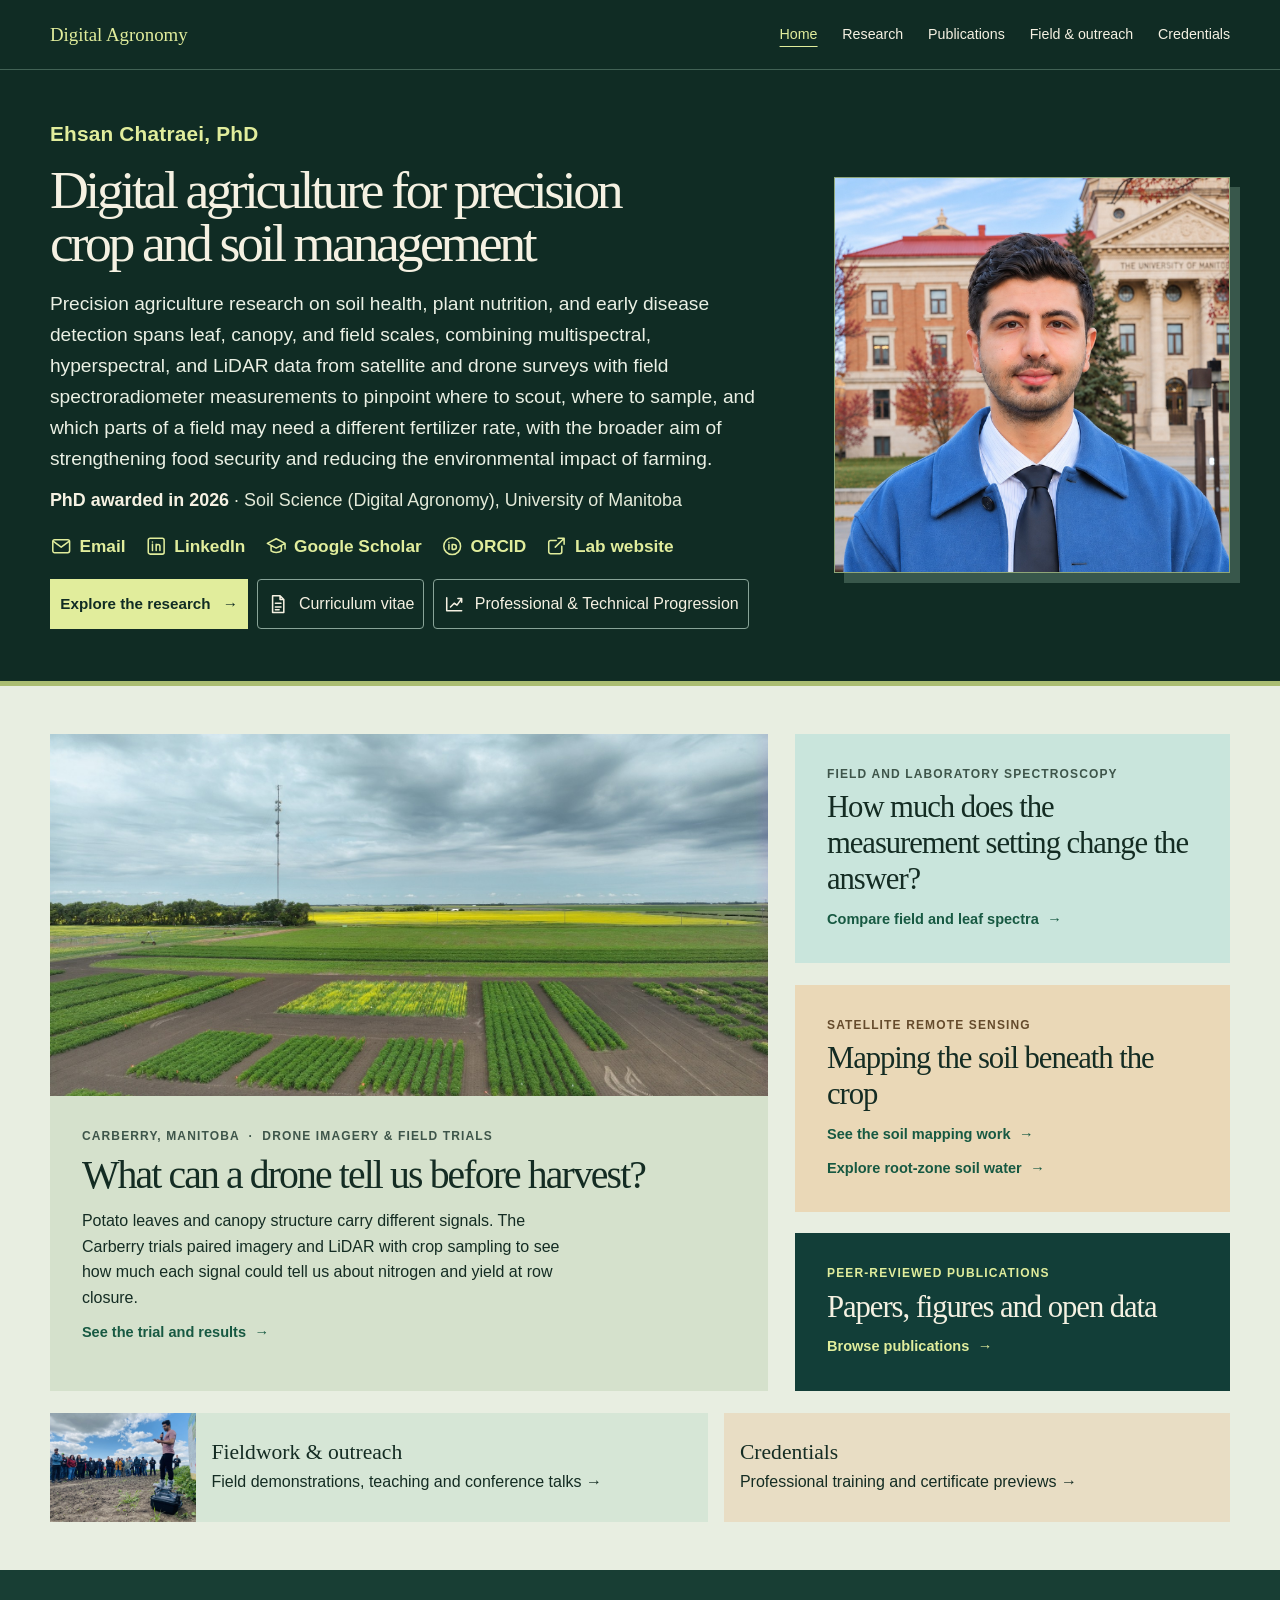
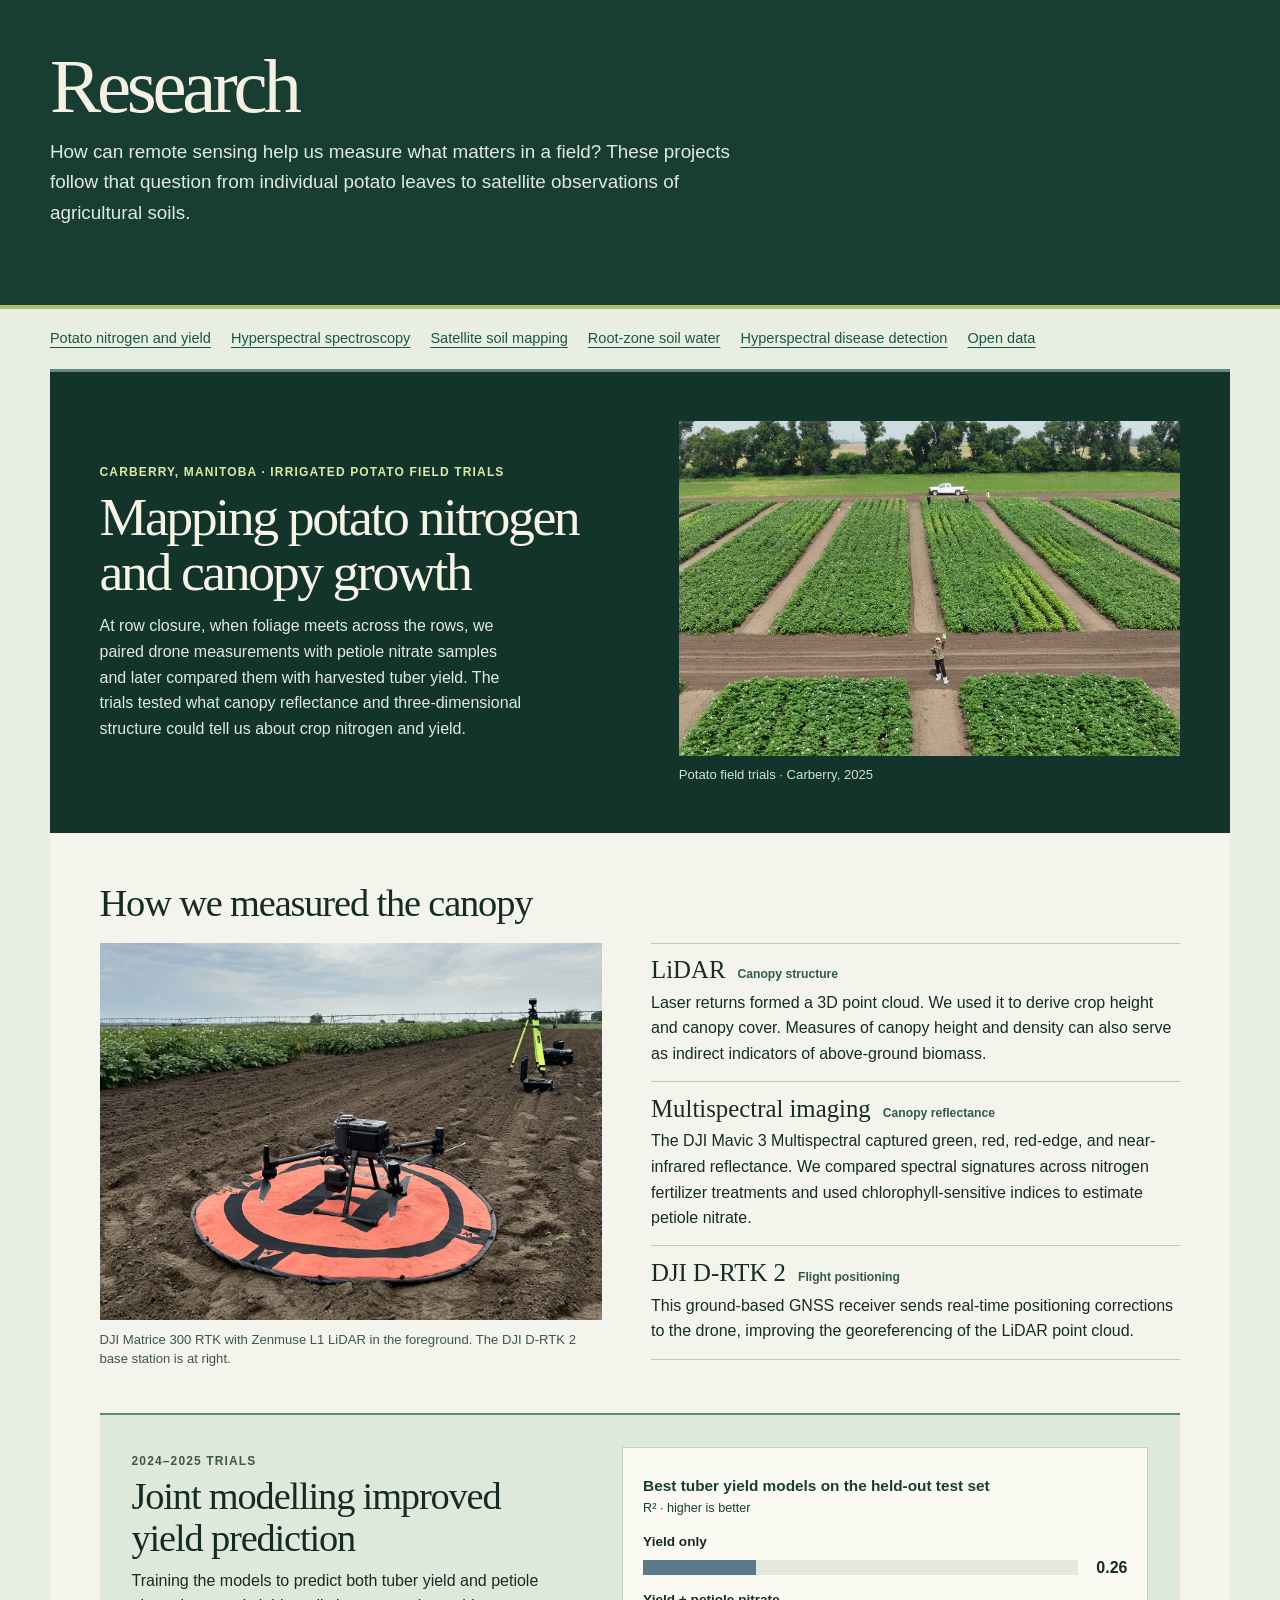
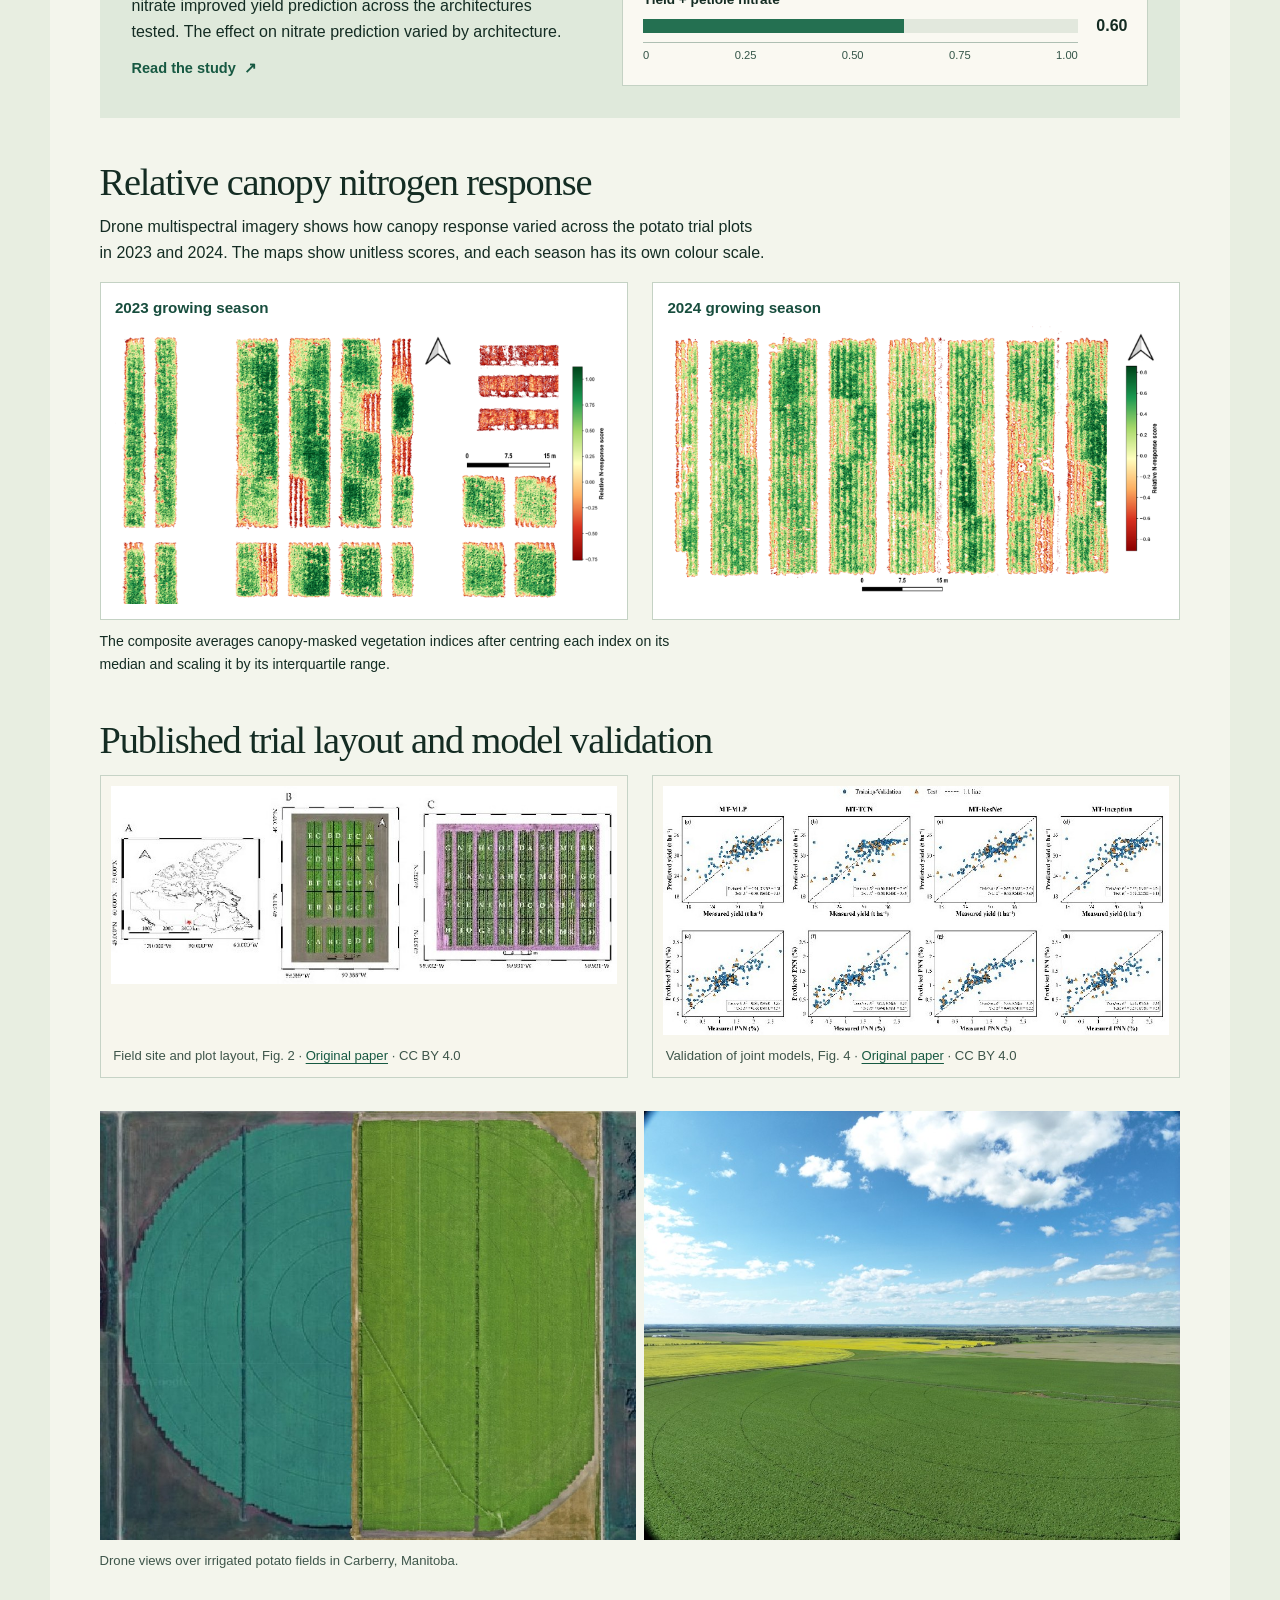
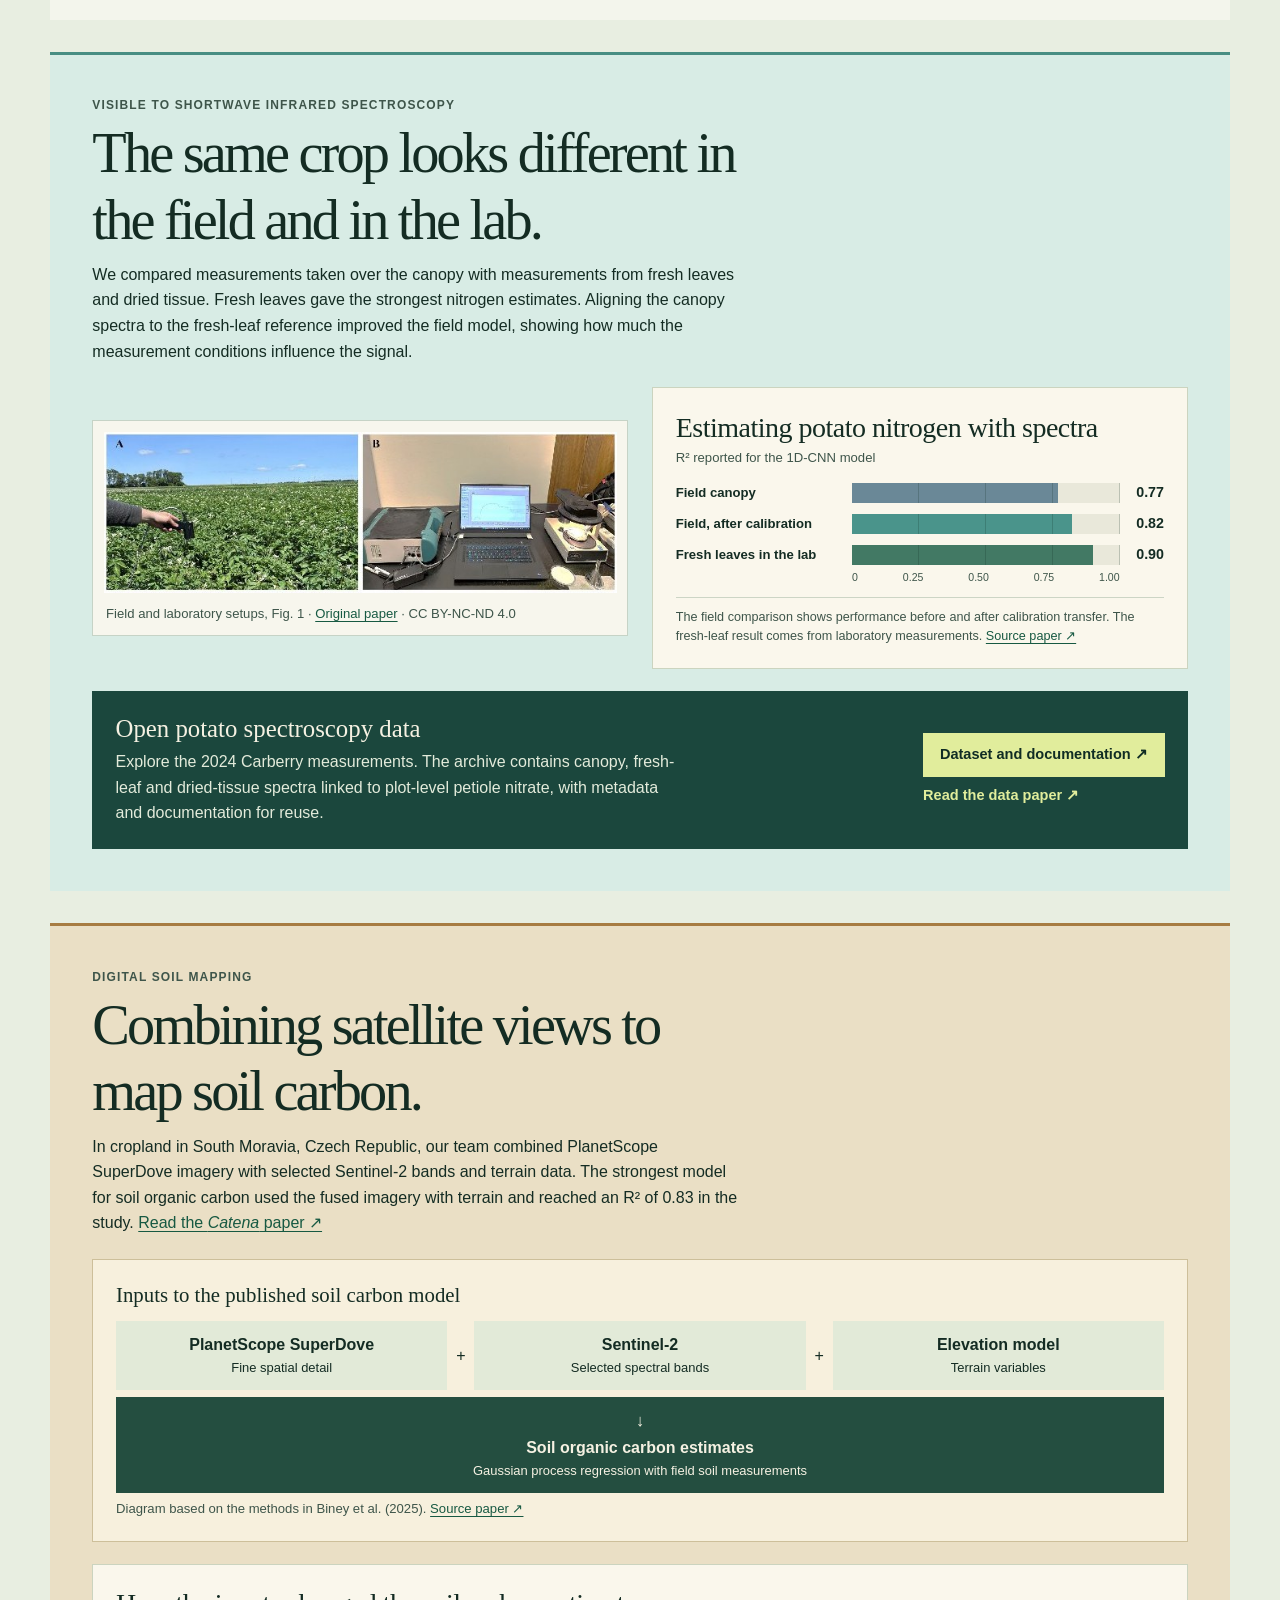
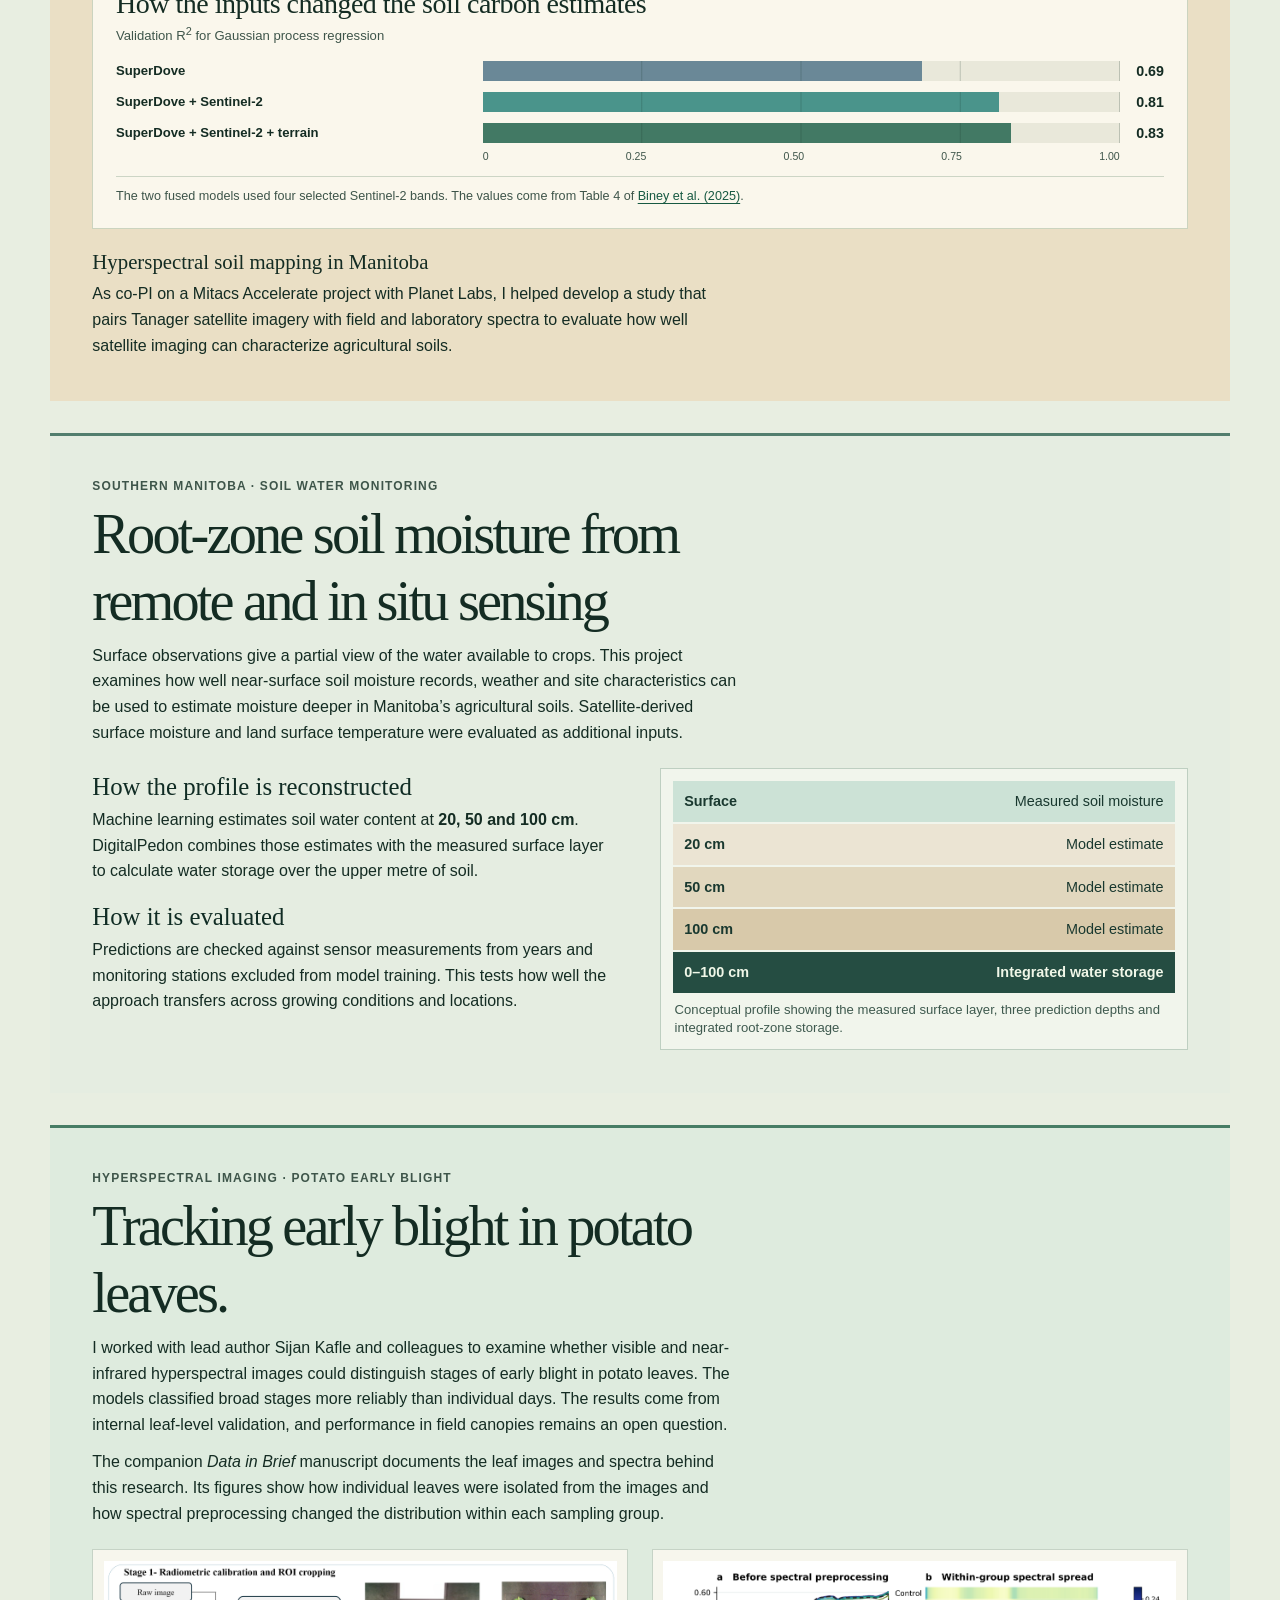
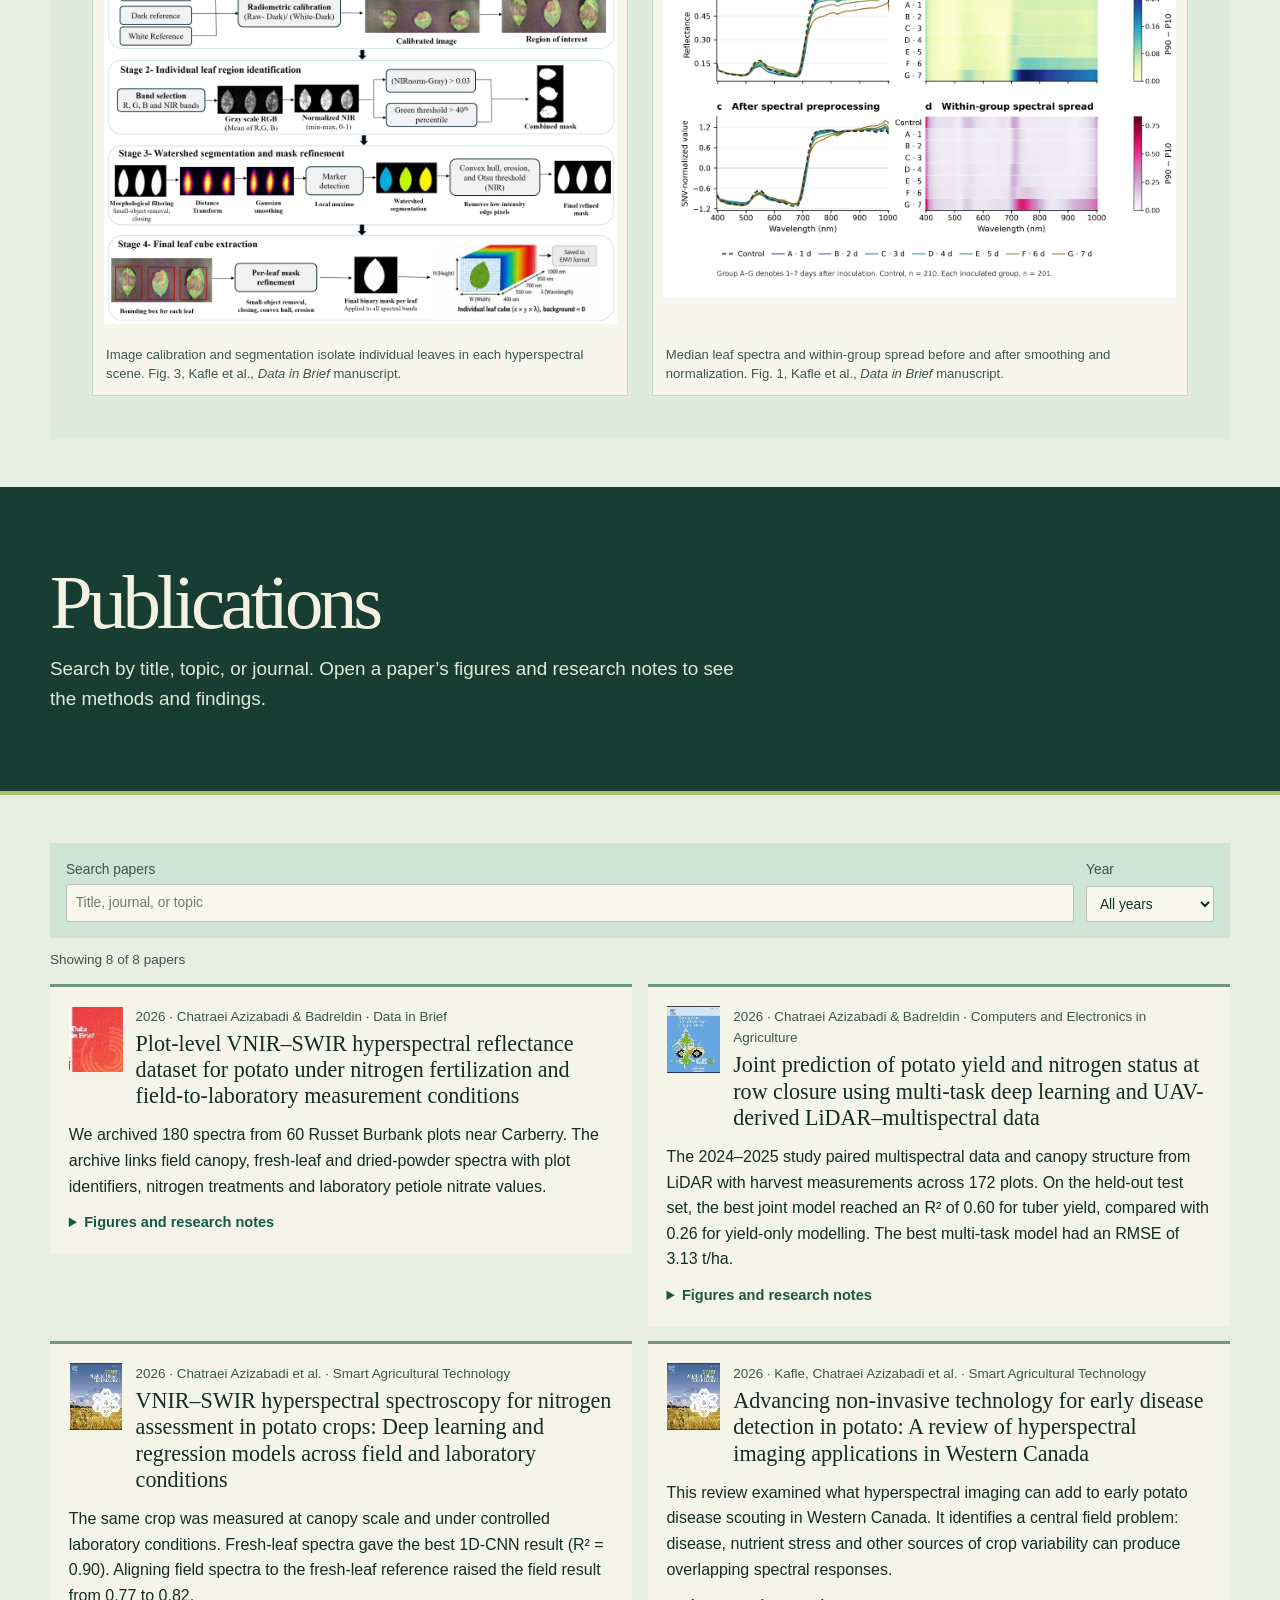
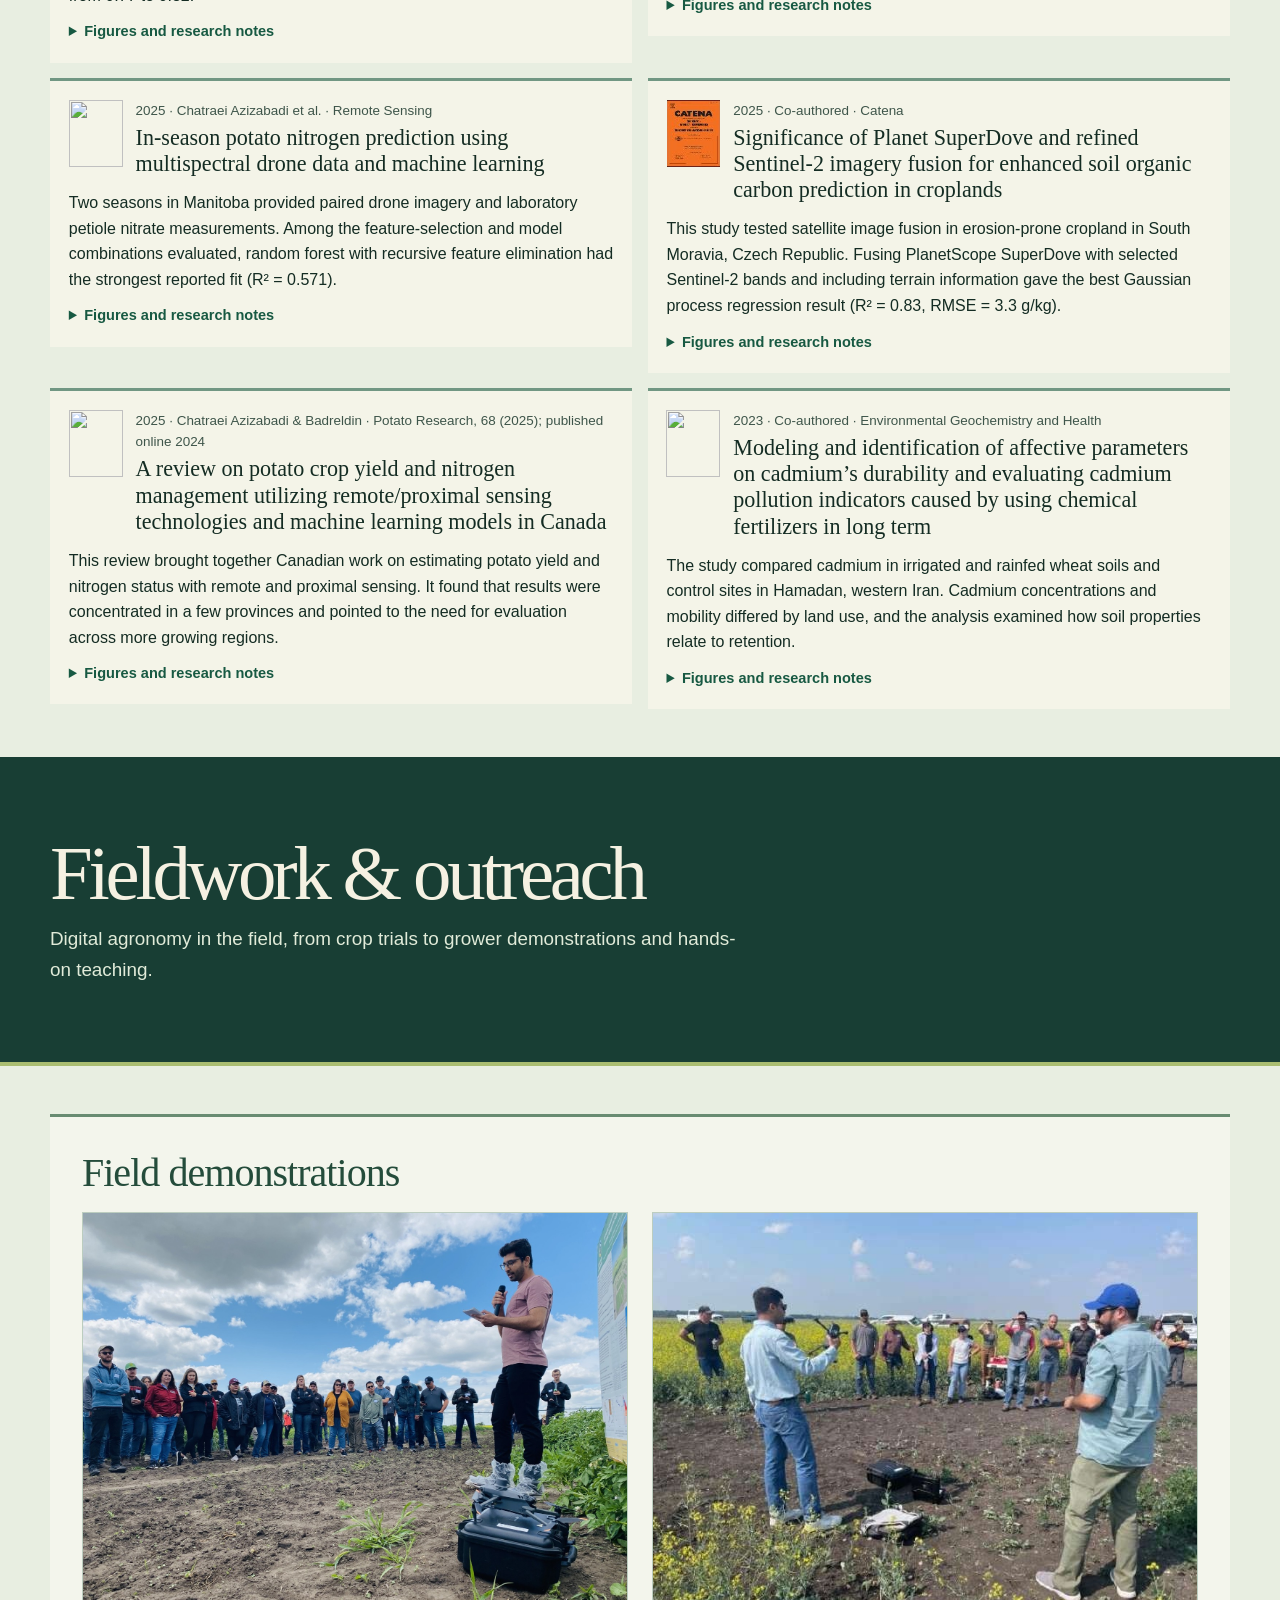
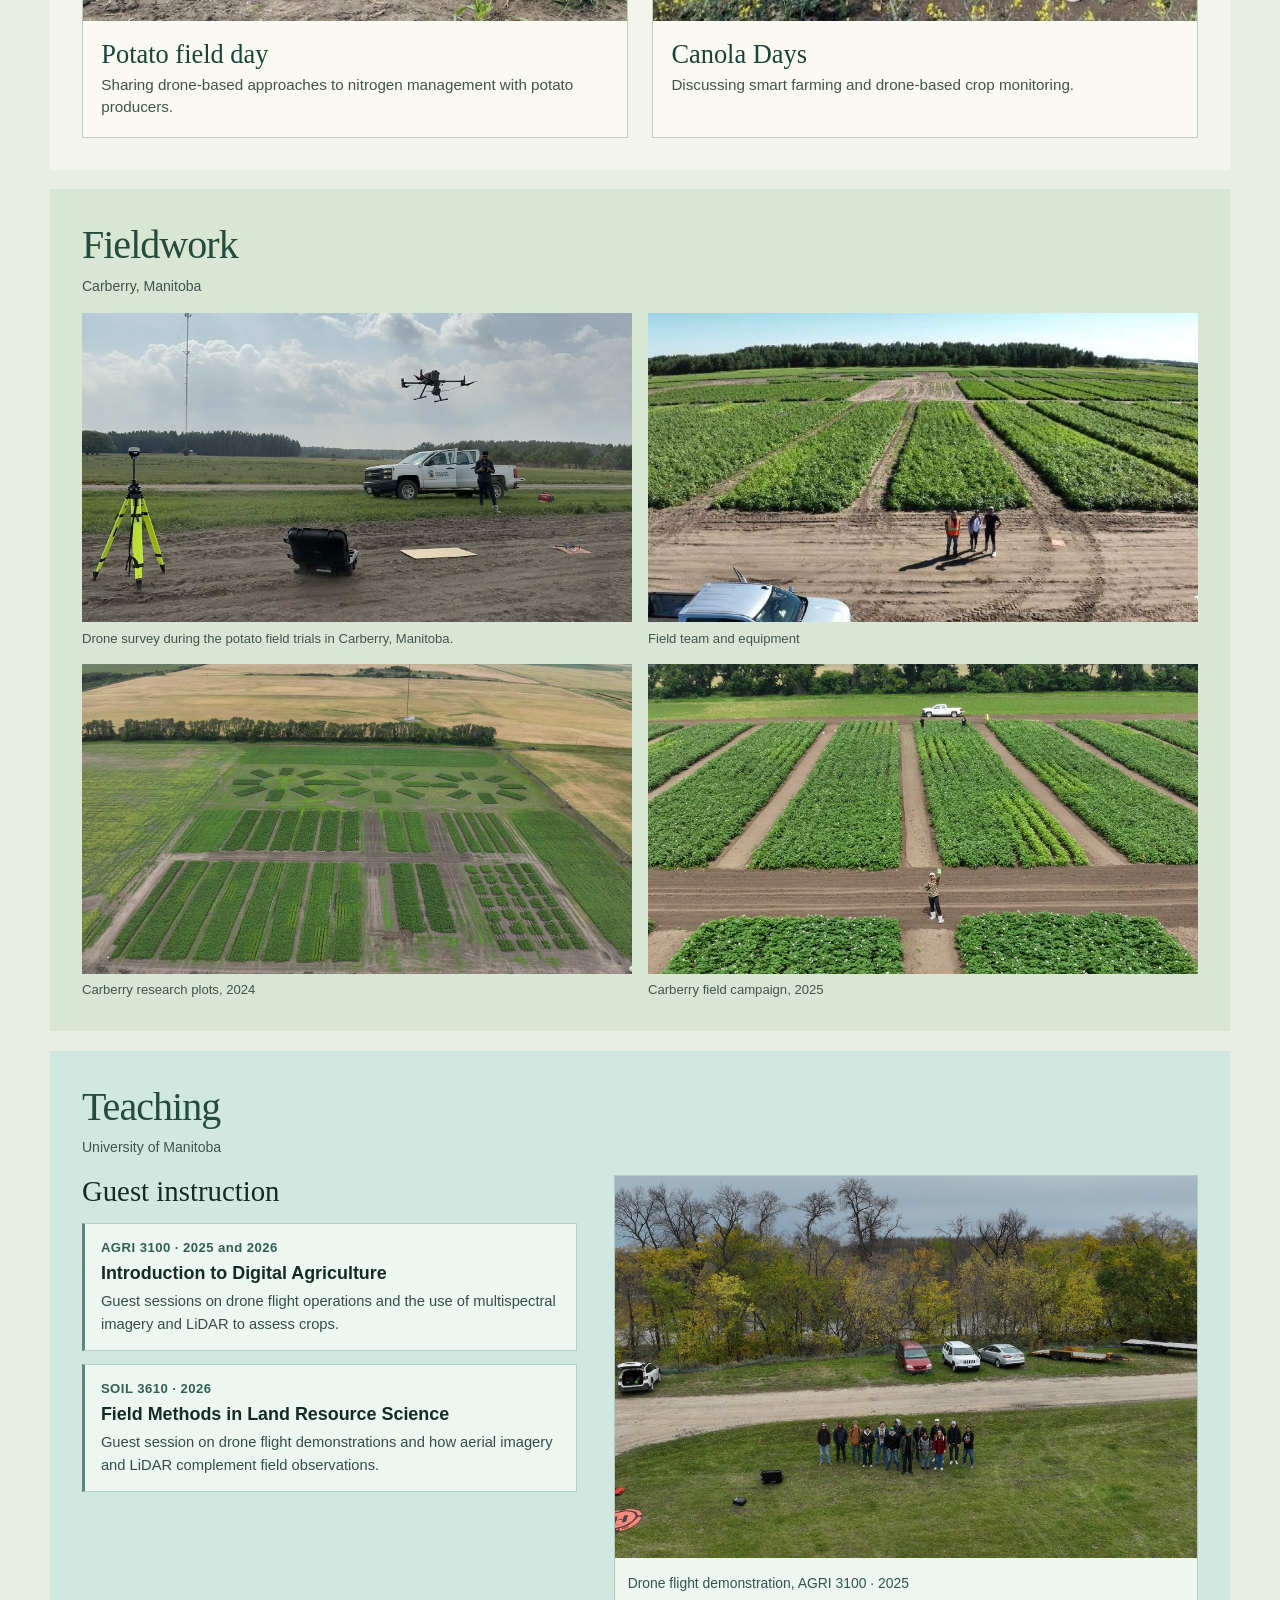
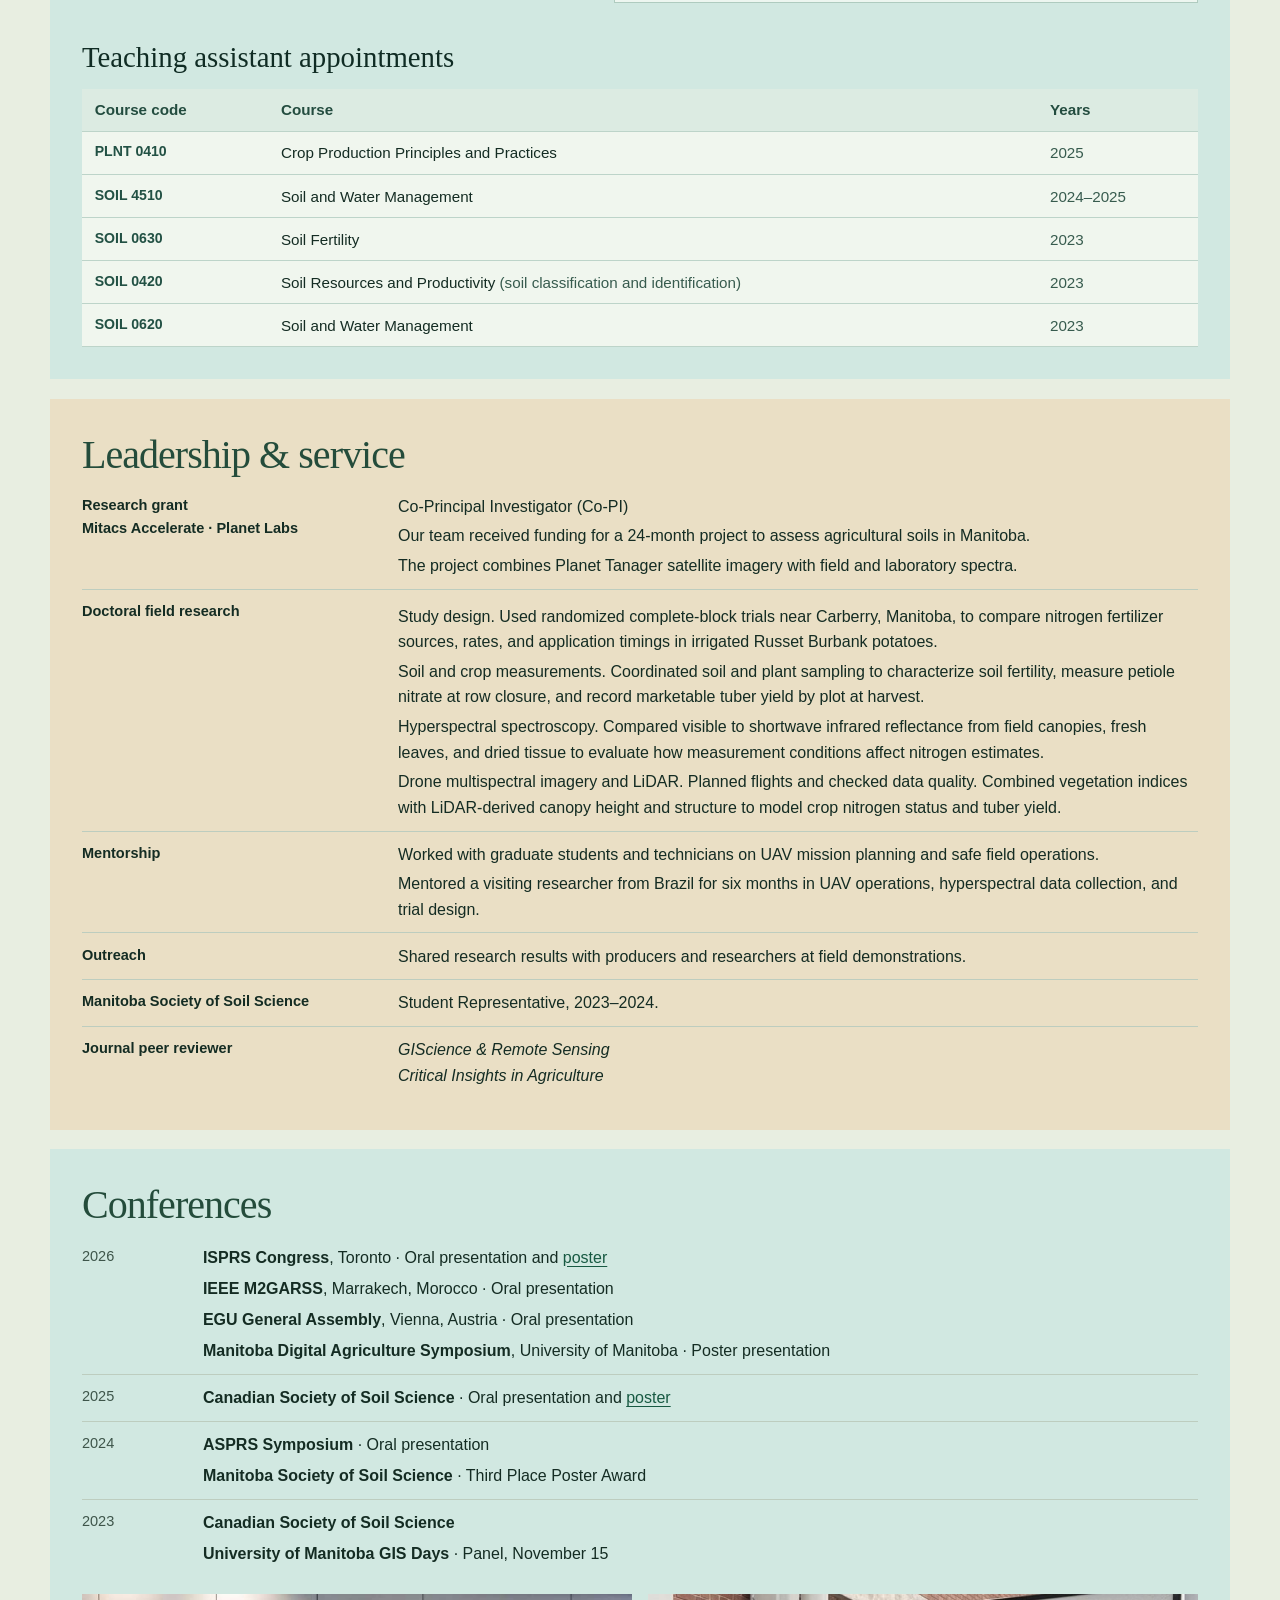
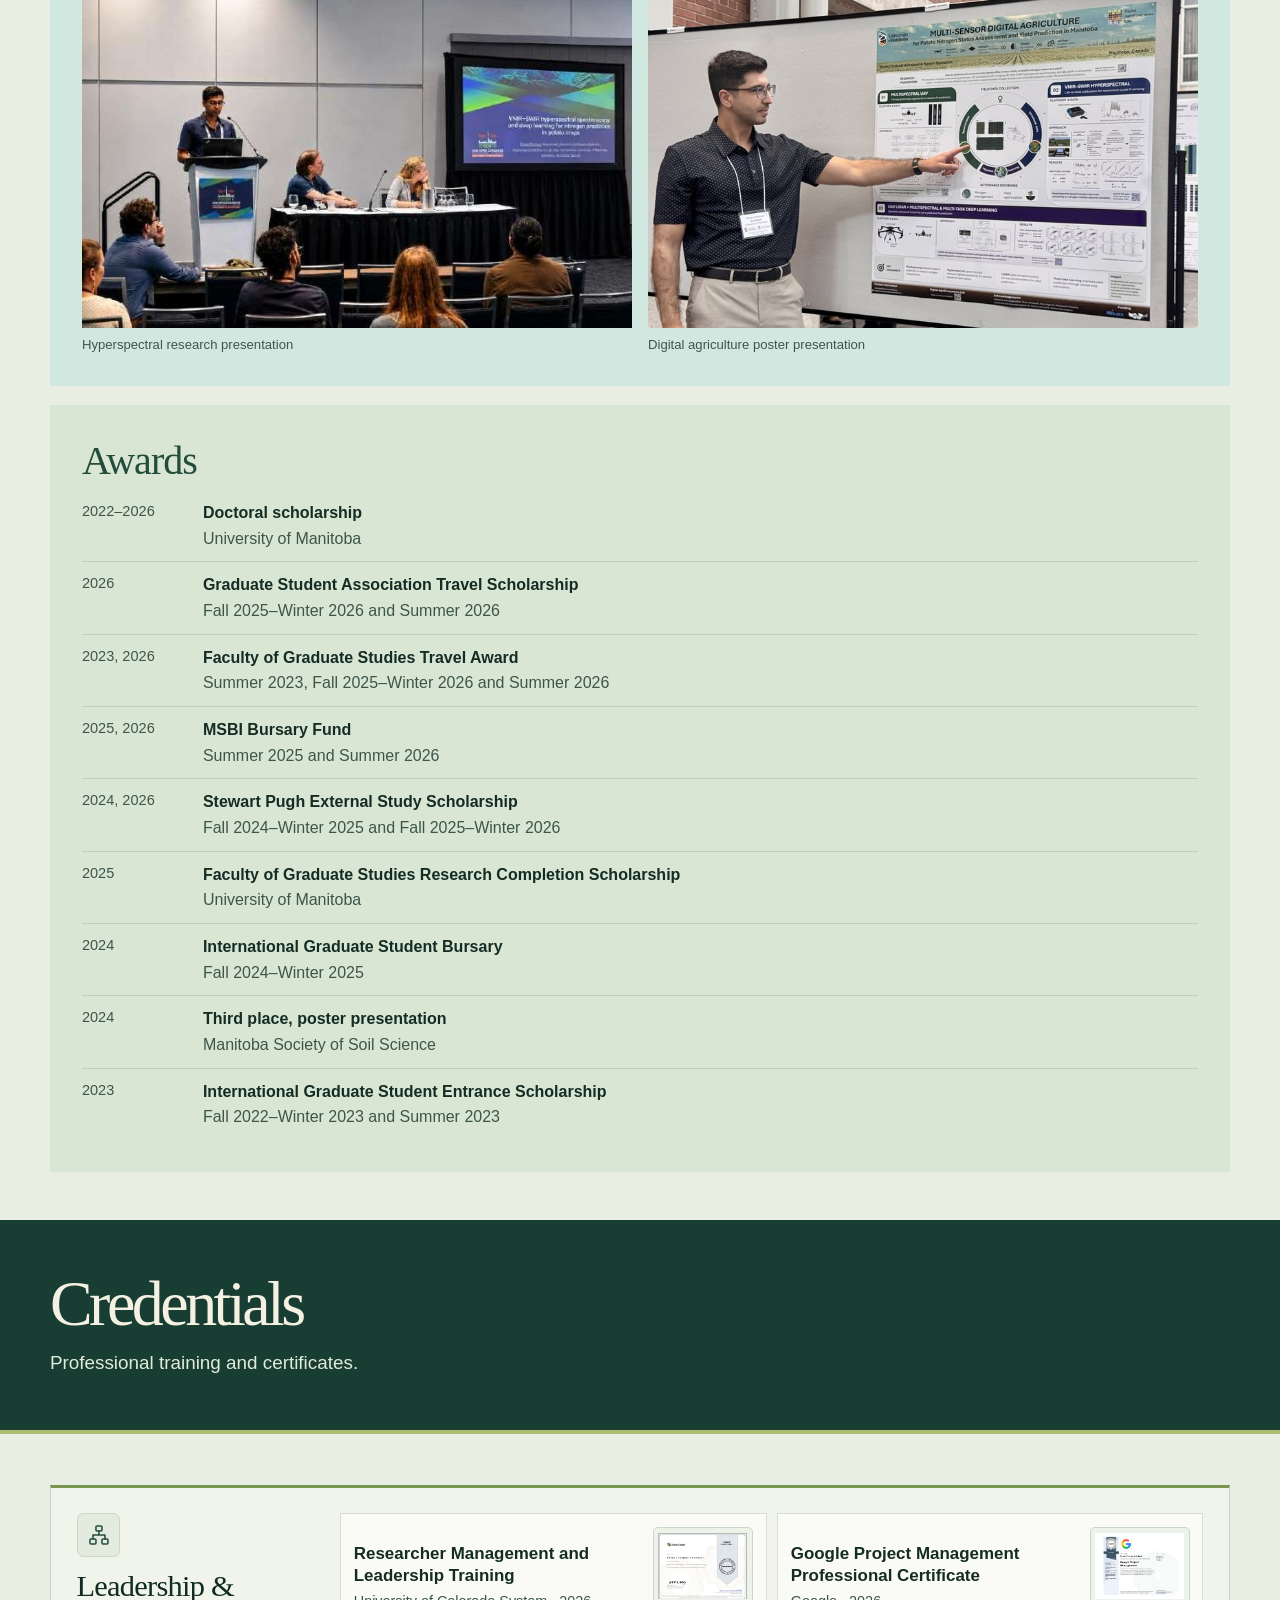
==== commit f0c27b25: "Pair the potato field day and Canola Days demonstrations" ====
--- a/index.html
+++ b/index.html
@@ -21,8 +21,14 @@
     .single-page #home { scroll-margin-top: 0; }
     #crop-disease { background: #deebde; border-top-color: #477d65; }
     .soil-evidence { margin-block: 1.35rem; }
-    #fieldwork .fieldwork-flight { margin: 0 0 clamp(1rem, 2.5vw, 1.6rem); }
-    #fieldwork .fieldwork-flight img { display: block; width: 100%; height: auto; }
+    .field-page .outreach-demonstrations { background: #f3f5ec; border-top: 3px solid #688b71; }
+    .outreach-demo-grid { display: grid; grid-template-columns: repeat(2, minmax(0, 1fr)); gap: clamp(.8rem, 2vw, 1.5rem); }
+    .outreach-demo-grid figure { margin: 0; border: 1px solid #bccdbf; background: #faf9f2; }
+    .outreach-demo-grid img { display: block; width: 100%; height: auto; aspect-ratio: 4 / 3; object-fit: cover; }
+    .outreach-demo-grid figcaption { display: grid; gap: .3rem; margin: 0; padding: clamp(.75rem, 2vw, 1.15rem); font-size: .95rem; }
+    .outreach-demo-grid figcaption strong { color: #174437; font: 400 clamp(1.3rem, 2.1vw, 1.65rem)/1.15 var(--serif); }
+    #fieldwork .field-gallery-v6 img { aspect-ratio: 16 / 9; }
+    @media (max-width: 620px) { .outreach-demo-grid, #fieldwork .field-gallery-v6 { grid-template-columns: minmax(0, 1fr); } }
     #crop.carberry-study { padding: 0; background: #f3f5ec; border-color: #678779; }
     .carberry-intro {
       display: grid;
@@ -548,24 +554,42 @@
     </ul><p class="pub-empty" hidden>No papers match. Try a different search or year.</p></div>
 </section>
 <section id="field-outreach" aria-label="Field and outreach">
-<div class="inner-heading"><div class="shell">
-      <h1>Fieldwork &amp; outreach</h1><p>Putting instruments, methods and results in front of the people who work with them.</p>
-    </div></div><div class="shell field-page"><figure class="outreach-lead">
-      <img src="field-outreach-full.jpg" alt="Ehsan presenting at an outdoor field demonstration beside a potato trial" width="1500" height="1125" loading="lazy">
-      <figcaption>Speaking with potato producers and other field-day participants in Manitoba about how digital agronomy research combines drone imagery and field measurements to assess crop nitrogen status and guide in-season fertilizer decisions.</figcaption>
-    </figure><section id="fieldwork" class="rule-section" aria-labelledby="fieldwork-title">
-  <div class="section-label"><h2 id="fieldwork-title">Fieldwork</h2><p>Carberry, Manitoba</p></div>
-  <figure class="fieldwork-flight">
-    <img src="carberry-drone-flight.jpg" alt="Research drone in flight beside a University of Manitoba field vehicle and a GNSS base station" width="1680" height="945" loading="lazy" decoding="async">
-    <figcaption>Drone survey during the potato field trials in Carberry, Manitoba.</figcaption>
-  </figure>
-  <div class="section-body field-strip field-gallery-v6">
-    <figure><img src="trial-2024.jpg" alt="Aerial view showing the layout of crop research plots" width="960" height="640" loading="lazy"><figcaption>Carberry research plots, 2024</figcaption></figure>
-    <figure><img src="trial-2025.jpg" alt="Rows of potato research plots viewed from a drone during fieldwork" width="960" height="640" loading="lazy"><figcaption>Carberry field campaign, 2025</figcaption></figure>
-    <figure><img src="carberry.jpg" alt="People and equipment at the edge of a potato field trial" width="931" height="495" loading="lazy"><figcaption>Field team and equipment</figcaption></figure>
-    <figure><img src="outreach.jpg" alt="Attendees gathered around a field demonstration of sensing equipment" width="623" height="469" loading="lazy"><figcaption>Field demonstrations and outreach</figcaption></figure>
-  </div>
-</section><section id="teaching" class="rule-section" aria-labelledby="teaching-title">
+  <div class="inner-heading">
+    <div class="shell">
+      <h1>Fieldwork &amp; outreach</h1>
+      <p>Digital agronomy in the field, from crop trials to grower demonstrations and hands-on teaching.</p>
+    </div>
+  </div>
+  <div class="shell field-page">
+    <div class="rule-section outreach-demonstrations" role="region" aria-labelledby="outreach-demonstrations-title">
+      <div class="section-label"><h2 id="outreach-demonstrations-title">Field demonstrations</h2></div>
+      <div class="outreach-demo-grid">
+        <figure>
+          <img src="field-outreach-full.jpg" alt="Ehsan speaking to potato producers beside a research plot" width="1500" height="1125" loading="lazy" decoding="async">
+          <figcaption>
+            <strong>Potato field day</strong>
+            <span>Sharing drone-based approaches to nitrogen management with potato producers.</span>
+          </figcaption>
+        </figure>
+        <figure>
+          <img src="outreach.jpg" alt="Ehsan demonstrating drone technology to a group beside a canola field" width="623" height="469" loading="lazy" decoding="async">
+          <figcaption>
+            <strong>Canola Days</strong>
+            <span>Discussing smart farming and drone-based crop monitoring.</span>
+          </figcaption>
+        </figure>
+      </div>
+    </div>
+    <section id="fieldwork" class="rule-section" aria-labelledby="fieldwork-title">
+      <div class="section-label"><h2 id="fieldwork-title">Fieldwork</h2><p>Carberry, Manitoba</p></div>
+      <div class="section-body field-strip field-gallery-v6">
+        <figure><img src="carberry-drone-flight.jpg" alt="Research drone in flight beside a University of Manitoba field vehicle and a GNSS base station" width="1680" height="945" loading="lazy" decoding="async"><figcaption>Drone survey during the potato field trials in Carberry, Manitoba.</figcaption></figure>
+        <figure><img src="carberry.jpg" alt="People and equipment at the edge of a potato field trial" width="931" height="495" loading="lazy"><figcaption>Field team and equipment</figcaption></figure>
+        <figure><img src="trial-2024.jpg" alt="Aerial view showing the layout of crop research plots" width="960" height="640" loading="lazy"><figcaption>Carberry research plots, 2024</figcaption></figure>
+        <figure><img src="trial-2025.jpg" alt="Rows of potato research plots viewed from a drone during fieldwork" width="960" height="640" loading="lazy"><figcaption>Carberry field campaign, 2025</figcaption></figure>
+      </div>
+    </section>
+    <section id="teaching" class="rule-section" aria-labelledby="teaching-title">
   <div class="section-label"><h2 id="teaching-title">Teaching</h2><p>University of Manitoba</p></div>
   <div class="section-body teaching-content">
     <div class="teaching-guest-grid">
